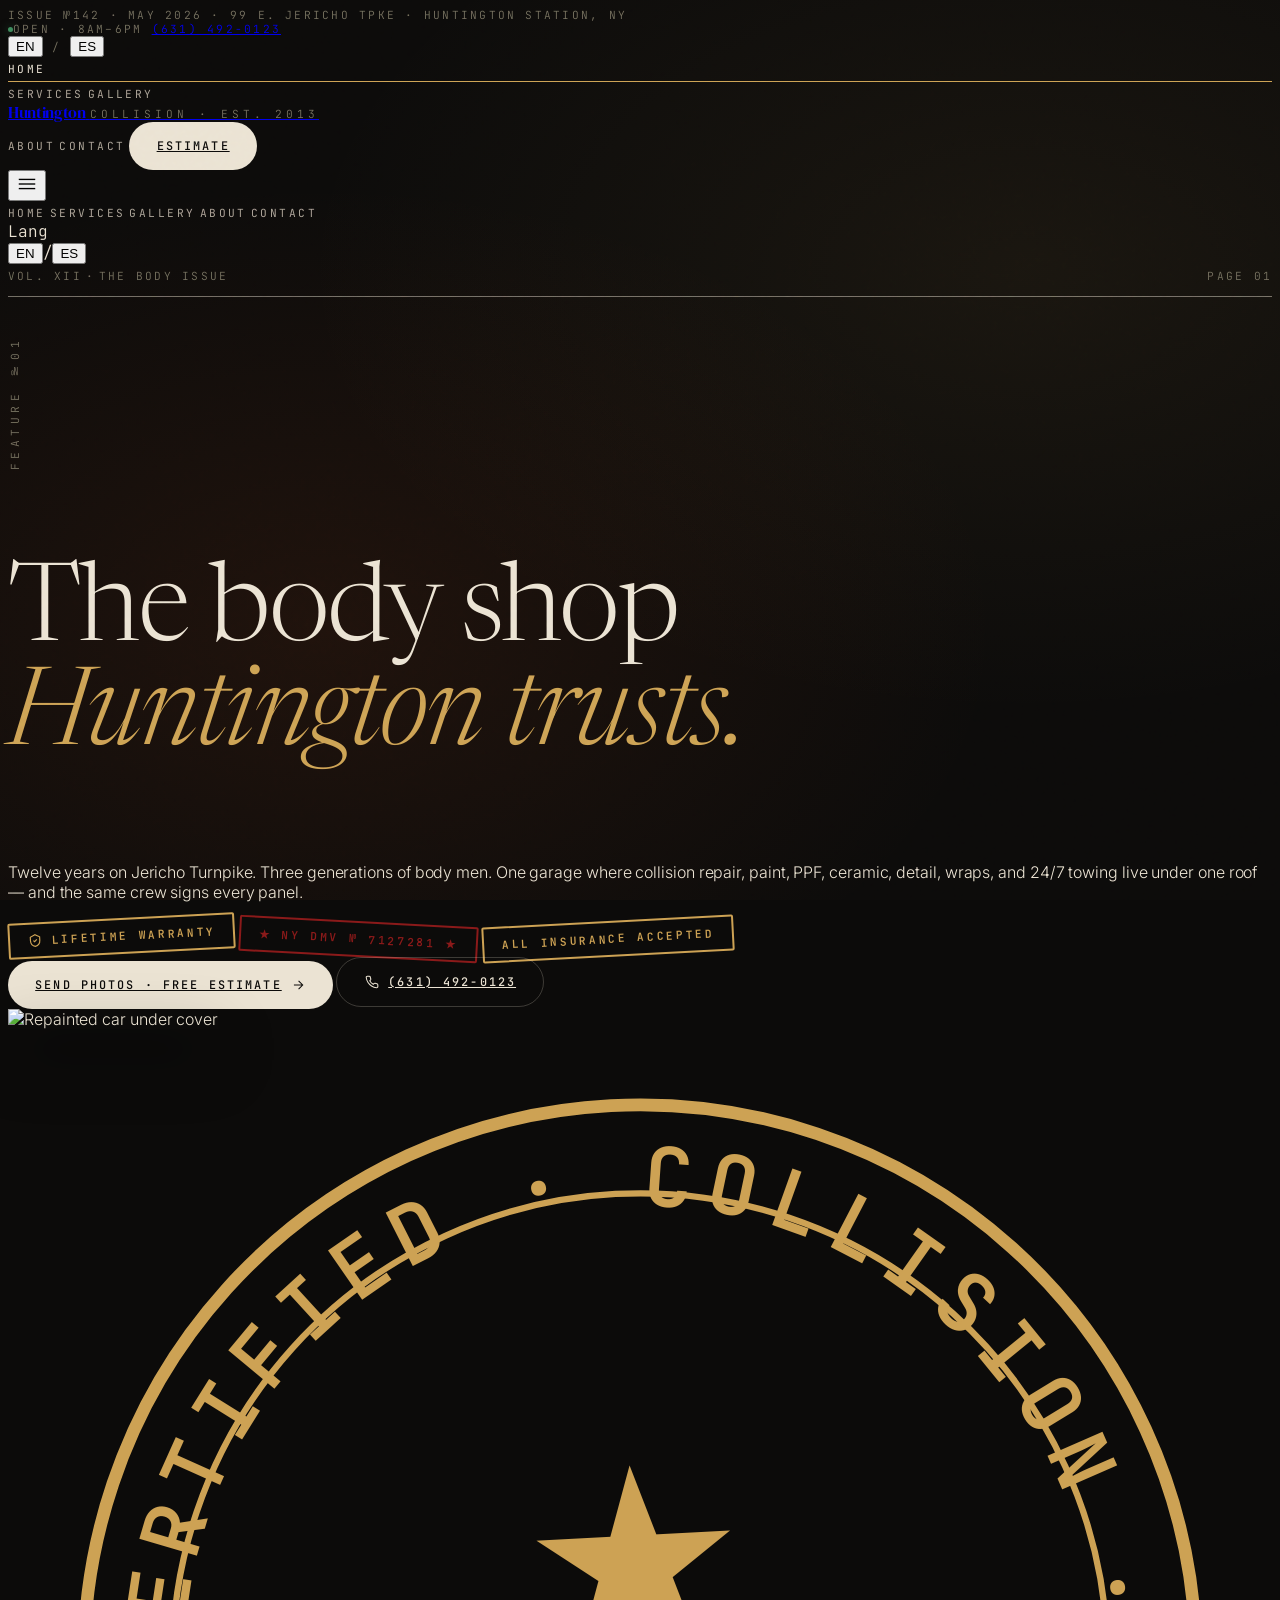
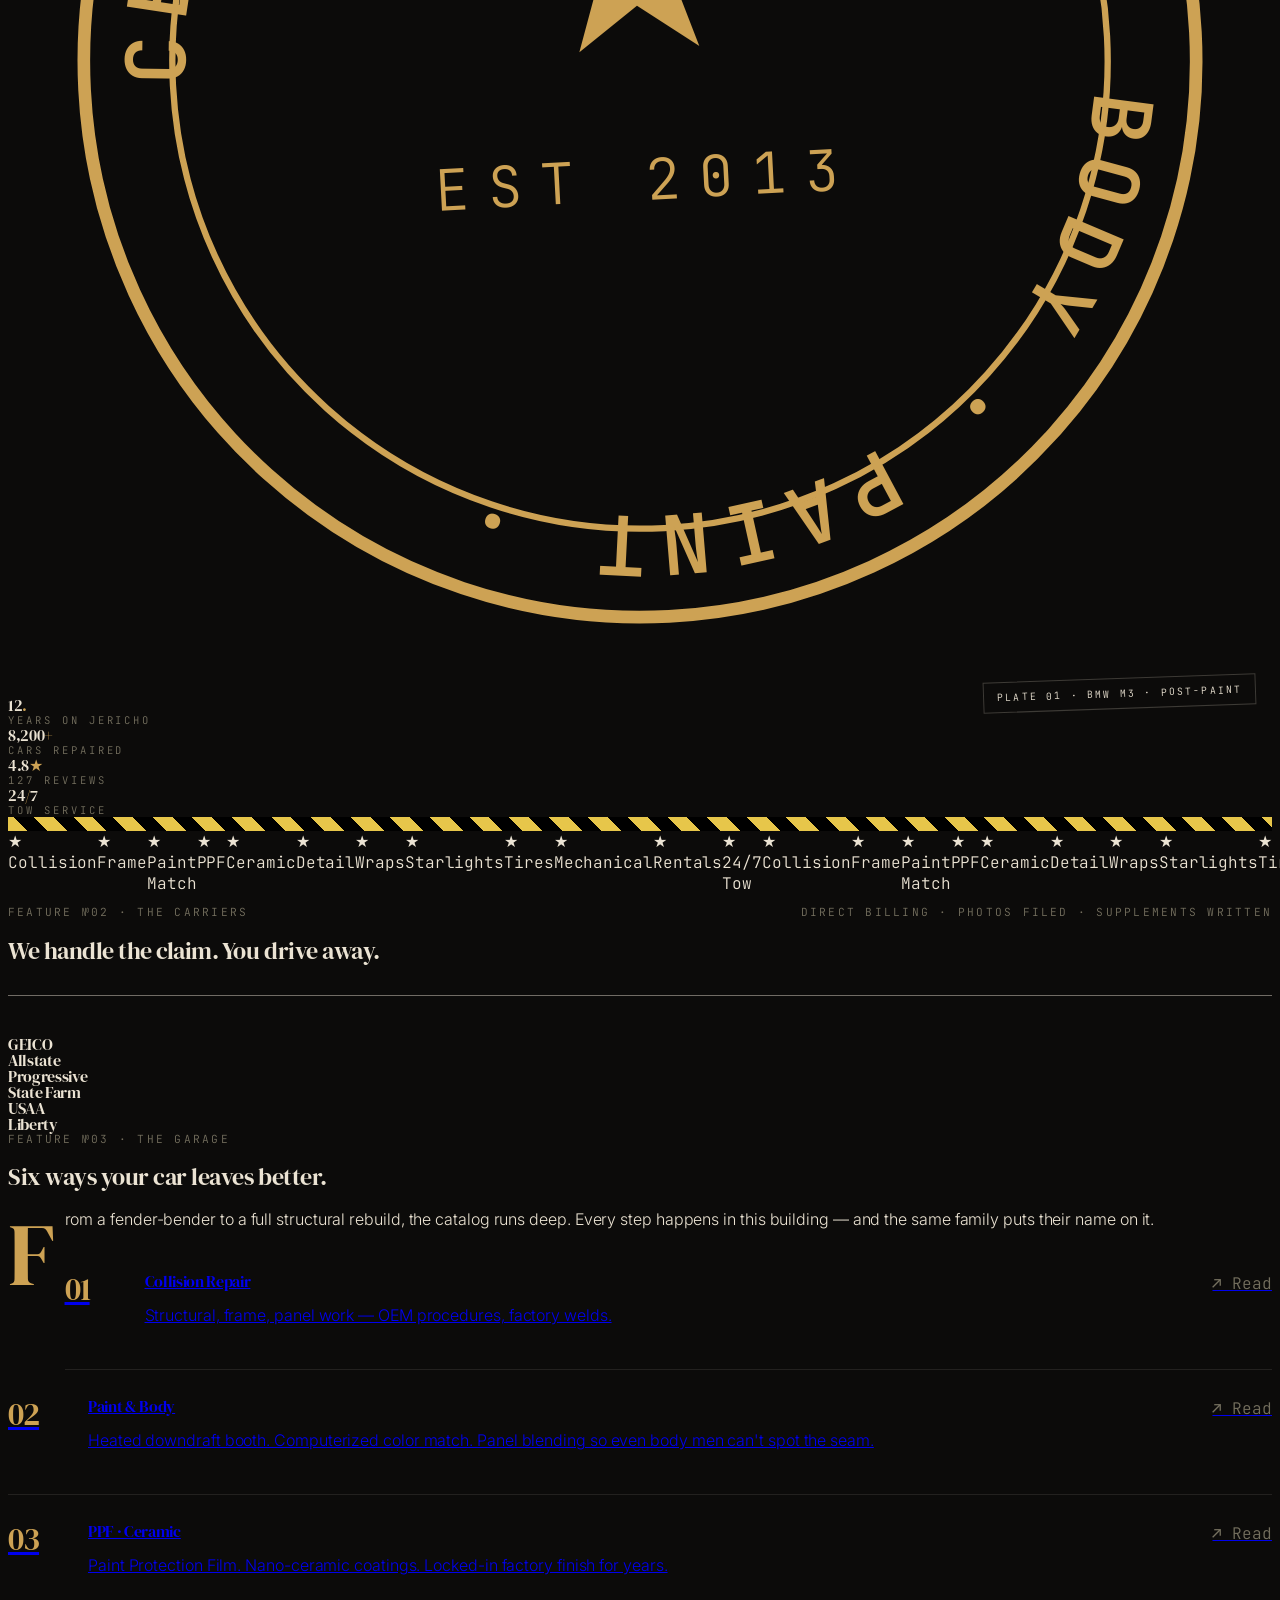
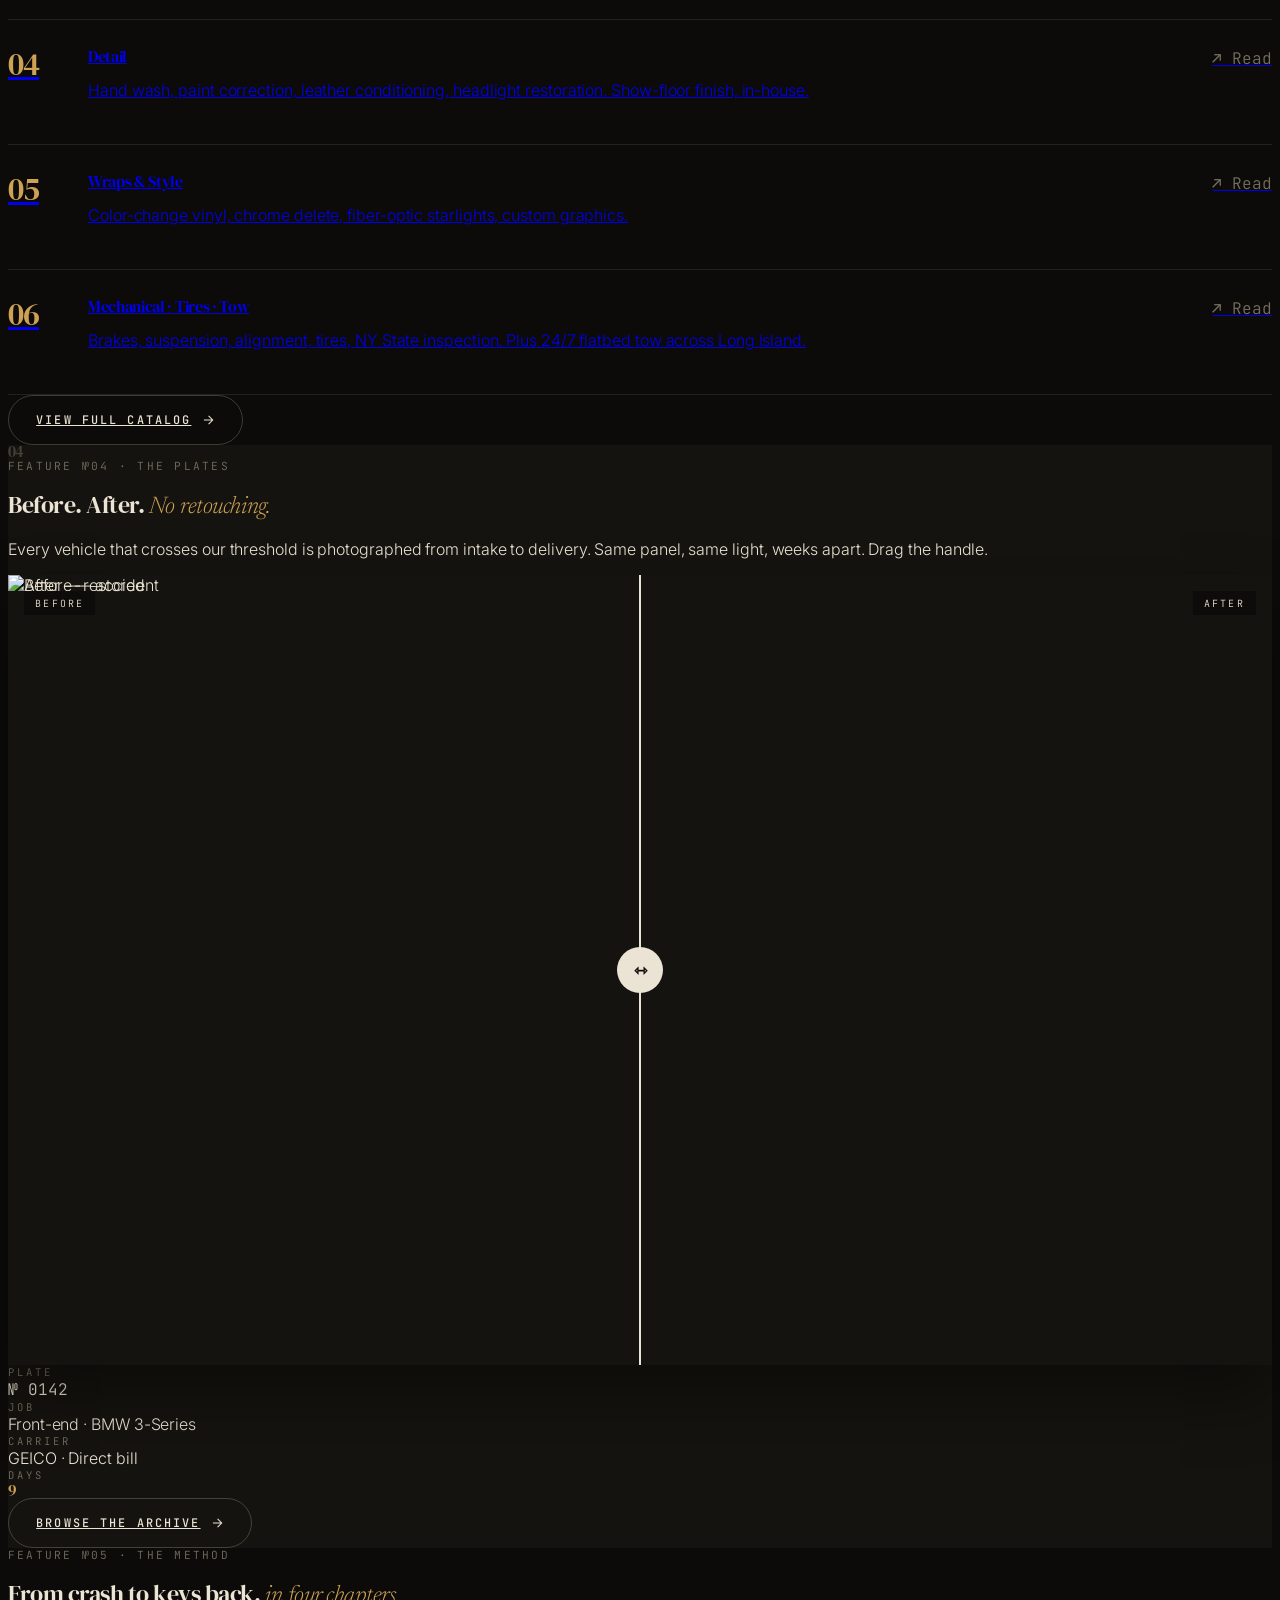
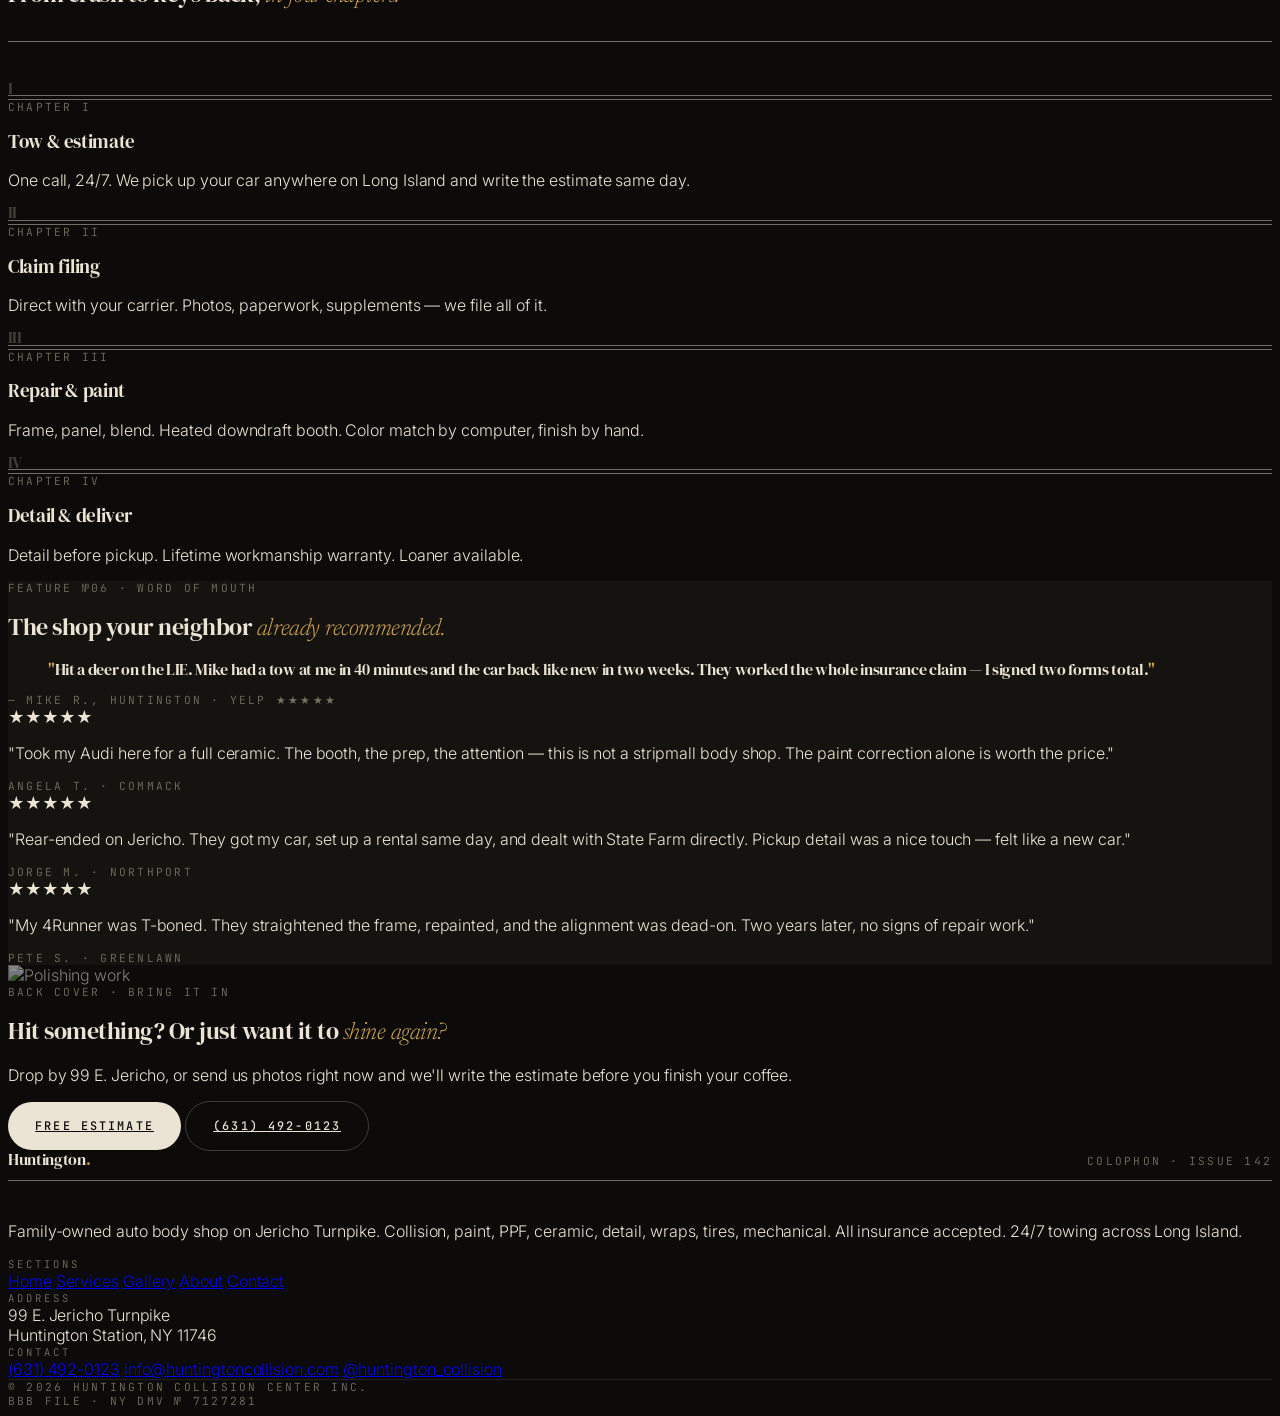
==== index.html @ c0b52e14 "Redesign: editorial auto magazine look (Newsreader/DM Serif, gold accent, decals SVG, fixed broken i" ====
<!DOCTYPE html>
<html lang="en">
<head>
<meta charset="UTF-8" />
<meta name="viewport" content="width=device-width, initial-scale=1.0" />
<title>Huntington Collision Center · Auto Body Quarterly · Huntington Station, NY</title>
<meta name="description" content="Family-owned collision center on Jericho Turnpike. Collision, paint, PPF, ceramic, detail, wraps, tires. All insurance accepted. 24/7 towing. (631) 492-0123." />
<link rel="canonical" href="https://huntingtoncollision.com/">
<meta property="og:type" content="website">
<meta property="og:title" content="Huntington Collision Center · Auto Body & Paint · Huntington Station, NY">
<meta property="og:description" content="Family-owned. All insurance accepted. 24/7 towing.">
<link rel="icon" type="image/svg+xml" href="assets/brand/favicon.svg" />

<script type="application/ld+json">
{"@context":"https://schema.org","@type":"AutoBodyShop","name":"Huntington Collision Center Inc.","url":"https://huntingtoncollision.com/","telephone":"+1-631-492-0123","priceRange":"$$","address":{"@type":"PostalAddress","streetAddress":"99 E. Jericho Turnpike","addressLocality":"Huntington Station","addressRegion":"NY","postalCode":"11746","addressCountry":"US"},"aggregateRating":{"@type":"AggregateRating","ratingValue":"4.8","reviewCount":"127"}}
</script>

<script src="https://cdn.tailwindcss.com"></script>
<link rel="preconnect" href="https://fonts.googleapis.com">
<link rel="preconnect" href="https://fonts.gstatic.com" crossorigin>
<link href="https://fonts.googleapis.com/css2?family=Inter:wght@300;400;500;600&family=Newsreader:ital,opsz,wght@0,6..72,200..600;1,6..72,200..600&family=DM+Serif+Display:ital@0;1&family=JetBrains+Mono:wght@300;400;500&display=swap" rel="stylesheet">
<link rel="stylesheet" href="assets/styles.css">
</head>
<body>

<!-- Loader: magazine cover -->
<div class="loader">
  <div class="loader-logo">
    Huntington
    <small>COLLISION · AUTO BODY QUARTERLY</small>
  </div>
  <div class="loader-bar"></div>
</div>

<div class="grain"></div>
<div class="scroll-progress"></div>

<!-- Folio bar (issue / date / open) -->
<div class="hidden md:block border-b border-white/[.10]">
  <div class="max-w-[1500px] mx-auto px-8 py-2.5 flex items-center justify-between folio">
    <div class="flex items-center gap-7">
      <span>Issue №142 · May 2026</span>
      <span>·</span>
      <span data-en="99 E. Jericho Tpke · Huntington Station, NY" data-es="99 E. Jericho Tpke · Huntington Station, NY">99 E. Jericho Tpke · Huntington Station, NY</span>
    </div>
    <div class="flex items-center gap-6">
      <span class="flex items-center gap-2"><span class="dot dot-live"></span><span data-en="Open · 8AM–6PM" data-es="Abierto · 8AM–6PM">Open · 8AM–6PM</span></span>
      <a href="tel:+16314920123" class="hover:text-[var(--paper)] transition-colors">(631) 492-0123</a>
      <div class="lang-toggle flex items-center gap-1">
        <button data-lang="en" class="px-2 py-1 hover:text-[var(--paper)]">EN</button>
        <span class="text-white/20">/</span>
        <button data-lang="es" class="px-2 py-1 hover:text-[var(--paper)]">ES</button>
      </div>
    </div>
  </div>
</div>

<!-- MASTHEAD NAV -->
<nav class="sticky top-0 z-40 backdrop-blur-md bg-[#0c0b0a]/90 border-b border-white/[.10]">
  <div class="max-w-[1500px] mx-auto px-6 md:px-10 py-5 grid grid-cols-3 items-center gap-6">
    <div class="hidden md:flex items-center gap-7">
      <a href="index.html" class="nav-link active" data-en="Home" data-es="Inicio">Home</a>
      <a href="services.html" class="nav-link" data-en="Services" data-es="Servicios">Services</a>
      <a href="gallery.html" class="nav-link" data-en="Gallery" data-es="Galería">Gallery</a>
    </div>
    <a href="index.html" class="text-center md:text-center col-start-1 md:col-start-2 col-span-2 md:col-span-1">
      <span class="editorial text-2xl md:text-3xl tracking-tight">Huntington</span>
      <span class="block folio text-[.55rem]" style="letter-spacing:.35em">COLLISION · EST. 2013</span>
    </a>
    <div class="hidden md:flex items-center gap-7 justify-end">
      <a href="about.html" class="nav-link" data-en="About" data-es="Nosotros">About</a>
      <a href="contact.html" class="nav-link" data-en="Contact" data-es="Contacto">Contact</a>
      <a href="#" data-open-quote class="btn btn-solid !py-2.5 !px-5 !text-[.66rem]" data-en="Estimate" data-es="Cotizar">Estimate</a>
    </div>
    <button id="menuBtn" class="md:hidden text-white p-2 col-start-3 justify-self-end" aria-label="Menu">
      <svg width="22" height="22" viewBox="0 0 24 24" fill="none" stroke="currentColor" stroke-width="1.5"><line x1="3" y1="7" x2="21" y2="7"/><line x1="3" y1="12" x2="21" y2="12"/><line x1="3" y1="17" x2="21" y2="17"/></svg>
    </button>
  </div>
  <div id="menuPanel" class="hidden md:hidden border-t border-white/[.10] px-6 py-5 flex flex-col gap-4">
    <a href="index.html" class="nav-link" data-en="Home" data-es="Inicio">Home</a>
    <a href="services.html" class="nav-link" data-en="Services" data-es="Servicios">Services</a>
    <a href="gallery.html" class="nav-link" data-en="Gallery" data-es="Galería">Gallery</a>
    <a href="about.html" class="nav-link" data-en="About" data-es="Nosotros">About</a>
    <a href="contact.html" class="nav-link" data-en="Contact" data-es="Contacto">Contact</a>
    <div class="flex items-center gap-3 pt-3 border-t border-white/[.10]">
      <span class="mono text-[.6rem] tracking-[.2em] uppercase text-white/40">Lang</span>
      <div class="lang-toggle flex items-center gap-2 text-[.7rem] mono tracking-[.18em] uppercase">
        <button data-lang="en">EN</button><span class="text-white/20">/</span><button data-lang="es">ES</button>
      </div>
    </div>
  </div>
</nav>

<!-- HERO — editorial cover spread -->
<section class="relative pt-10 md:pt-14 pb-20 md:pb-32 overflow-hidden">
  <div class="spotlight"></div>
  <div class="relative z-10 max-w-[1500px] mx-auto px-6 md:px-10">

    <!-- Masthead row -->
    <div class="reveal masthead">
      <div class="flex items-baseline gap-4 md:gap-6">
        <span class="folio">Vol. XII</span>
        <span class="folio hidden md:inline">·</span>
        <span class="folio hidden md:inline" data-en="The Body Issue" data-es="Edición Carrocería">The Body Issue</span>
      </div>
      <span class="folio">Page 01</span>
    </div>

    <!-- Hero spread: 7 col text · 5 col photo -->
    <div class="grid md:grid-cols-12 gap-8 md:gap-12 items-start">

      <!-- LEFT COLUMN: Display title + lead -->
      <div class="md:col-span-7 reveal-stagger relative">
        <!-- Vertical "REPORT №" tag -->
        <div class="hidden lg:flex absolute -left-12 top-2 flex-col items-center gap-5">
          <span class="folio" style="writing-mode:vertical-rl;transform:rotate(180deg);letter-spacing:.4em">FEATURE №01</span>
          <div class="w-px h-32 bg-white/15"></div>
        </div>

        <!-- Big serif headline -->
        <h1 class="display hero-title">
          <span data-en="The body shop" data-es="El taller">The body shop</span><br>
          <span class="display-it" style="color:var(--gold)" data-en="Huntington trusts." data-es="que Huntington confía.">Huntington trusts.</span>
        </h1>

        <!-- Standfirst -->
        <p class="mt-7 max-w-xl text-white/75 text-base md:text-lg leading-relaxed font-light"
           data-en="Twelve years on Jericho Turnpike. Three generations of body men. One garage where collision repair, paint, PPF, ceramic, detail, wraps, and 24/7 towing live under one roof — and the same crew signs every panel."
           data-es="Doce años en Jericho Turnpike. Tres generaciones de hojalateros. Un solo taller donde colisión, pintura, PPF, cerámico, detallado, vinilos y grúa 24/7 conviven bajo un mismo techo — y la misma gente firma cada panel.">
          Twelve years on Jericho Turnpike. Three generations of body men. One garage where collision repair, paint, PPF, ceramic, detail, wraps, and 24/7 towing live under one roof — and the same crew signs every panel.
        </p>

        <!-- Stamps row -->
        <div class="mt-9 flex flex-wrap items-center gap-3 md:gap-4">
          <div class="stamp stamp-tilt">
            <svg width="14" height="14" viewBox="0 0 24 24" fill="none" stroke="currentColor" stroke-width="2"><path d="M12 2 4 6v6c0 5 3.5 9 8 10 4.5-1 8-5 8-10V6l-8-4z"/><path d="m9 12 2 2 4-4"/></svg>
            <span>Lifetime Warranty</span>
          </div>
          <div class="stamp stamp-ox stamp-tilt-r">
            <span>★ NY DMV № 7127281 ★</span>
          </div>
          <div class="stamp stamp-tilt">
            <span>All Insurance Accepted</span>
          </div>
        </div>

        <!-- CTAs -->
        <div class="mt-10 flex flex-col sm:flex-row gap-3">
          <a href="#" data-open-quote class="btn btn-solid">
            <span data-en="Send photos · Free estimate" data-es="Foto · Cotización gratis">Send photos · Free estimate</span>
            <svg width="14" height="14" viewBox="0 0 24 24" fill="none" stroke="currentColor" stroke-width="1.8"><path d="M5 12h14M13 5l7 7-7 7"/></svg>
          </a>
          <a href="tel:+16314920123" class="btn btn-line">
            <svg width="14" height="14" viewBox="0 0 24 24" fill="none" stroke="currentColor" stroke-width="1.8"><path d="M22 16.92v3a2 2 0 0 1-2.18 2 19.79 19.79 0 0 1-8.63-3.07 19.5 19.5 0 0 1-6-6 19.79 19.79 0 0 1-3.07-8.67A2 2 0 0 1 4.11 2h3a2 2 0 0 1 2 1.72c.13.96.37 1.9.72 2.81a2 2 0 0 1-.45 2.11L8.09 9.91a16 16 0 0 0 6 6l1.27-1.27a2 2 0 0 1 2.11-.45c.91.35 1.85.59 2.81.72A2 2 0 0 1 22 16.92z"/></svg>
            (631) 492-0123
          </a>
        </div>
      </div>

      <!-- RIGHT COLUMN: large photo + circular decal + caption -->
      <div class="md:col-span-5 reveal relative">
        <div class="relative">
          <img src="https://images.unsplash.com/photo-1605559424843-9e4c228bf1c2?auto=format&fit=crop&w=1100&q=85" alt="Repainted car under cover" class="w-full aspect-[3/4] object-cover photo-shadow"/>
          <!-- Circular inspection decal SVG -->
          <svg viewBox="0 0 200 200" class="absolute -top-6 -left-6 md:-top-10 md:-left-10 w-24 h-24 md:w-32 md:h-32 stamp-tilt" style="color:var(--gold)">
            <defs>
              <path id="circ-h" d="M100,100 m-72,0 a72,72 0 1,1 144,0 a72,72 0 1,1 -144,0"/>
            </defs>
            <circle cx="100" cy="100" r="88" fill="none" stroke="currentColor" stroke-width="2"/>
            <circle cx="100" cy="100" r="74" fill="none" stroke="currentColor" stroke-width="1"/>
            <text font-family="JetBrains Mono" font-size="13" font-weight="600" fill="currentColor" letter-spacing="2">
              <textPath href="#circ-h" startOffset="0">CERTIFIED · COLLISION · BODY · PAINT ·  </textPath>
            </text>
            <g transform="translate(100 100)">
              <text text-anchor="middle" y="-2" font-family="DM Serif Display" font-size="40" fill="currentColor">★</text>
              <text text-anchor="middle" y="22" font-family="JetBrains Mono" font-size="9" letter-spacing="3" fill="currentColor">EST 2013</text>
            </g>
          </svg>
          <!-- Caption / image annotation -->
          <div class="img-tag img-tag-tilt" style="bottom:-12px;right:1rem">
            <span data-en="Plate 01 · BMW M3 · Post-paint" data-es="Lámina 01 · BMW M3 · Post-pintura">Plate 01 · BMW M3 · Post-paint</span>
          </div>
        </div>
      </div>
    </div>

    <!-- KPI strip below hero, four cols -->
    <div class="mt-16 md:mt-24 grid grid-cols-2 md:grid-cols-4 gap-x-6 gap-y-10 reveal-stagger">
      <div>
        <div class="editorial text-5xl md:text-6xl" style="color:var(--paper)">12<span style="color:var(--gold)">.</span></div>
        <div class="eyebrow mt-2" data-en="Years on Jericho" data-es="Años en Jericho">Years on Jericho</div>
      </div>
      <div>
        <div class="editorial text-5xl md:text-6xl" style="color:var(--paper)">8,200<span style="color:var(--gold)">+</span></div>
        <div class="eyebrow mt-2" data-en="Cars repaired" data-es="Autos reparados">Cars repaired</div>
      </div>
      <div>
        <div class="editorial text-5xl md:text-6xl" style="color:var(--paper)">4.8<span style="color:var(--gold)">★</span></div>
        <div class="eyebrow mt-2" data-en="127 reviews" data-es="127 reseñas">127 reviews</div>
      </div>
      <div>
        <div class="editorial text-5xl md:text-6xl" style="color:var(--paper)">24<span style="color:var(--gold)">/</span>7</div>
        <div class="eyebrow mt-2" data-en="Tow service" data-es="Servicio de grúa">Tow service</div>
      </div>
    </div>
  </div>
</section>

<!-- Warning stripes divider -->
<div class="warn-stripes"></div>

<!-- MARQUEE — services ticker -->
<section class="py-5 overflow-hidden bg-[#15130f] border-y border-white/[.10]">
  <div class="marquee gap-10 text-[var(--paper-2)] mono text-[.74rem] tracking-[.28em] uppercase whitespace-nowrap">
    <span>★ Collision</span><span>★ Frame</span><span>★ Paint Match</span><span>★ PPF</span><span>★ Ceramic</span><span>★ Detail</span><span>★ Wraps</span><span>★ Starlights</span><span>★ Tires</span><span>★ Mechanical</span><span>★ Rentals</span><span>★ 24/7 Tow</span>
    <span>★ Collision</span><span>★ Frame</span><span>★ Paint Match</span><span>★ PPF</span><span>★ Ceramic</span><span>★ Detail</span><span>★ Wraps</span><span>★ Starlights</span><span>★ Tires</span><span>★ Mechanical</span><span>★ Rentals</span><span>★ 24/7 Tow</span>
  </div>
</section>

<!-- FEATURE: insurance strip — editorial -->
<section class="py-20 md:py-28">
  <div class="max-w-[1500px] mx-auto px-6 md:px-10">
    <div class="reveal masthead">
      <div>
        <div class="folio" data-en="Feature №02 · The Carriers" data-es="Sección №02 · Las aseguradoras">Feature №02 · The Carriers</div>
        <h2 class="editorial text-3xl md:text-5xl mt-3 max-w-2xl" data-en="We handle the claim. You drive away." data-es="Manejamos el reclamo. Tú te llevas el carro.">We handle the claim. You drive away.</h2>
      </div>
      <p class="folio max-w-xs hidden md:block">Direct billing · Photos filed · Supplements written</p>
    </div>
    <div class="grid grid-cols-3 md:grid-cols-6 gap-5 md:gap-8 reveal-stagger">
      <div class="border-b border-white/15 pb-4 text-[var(--paper-2)] editorial text-lg md:text-2xl">GEICO</div>
      <div class="border-b border-white/15 pb-4 text-[var(--paper-2)] editorial text-lg md:text-2xl">Allstate</div>
      <div class="border-b border-white/15 pb-4 text-[var(--paper-2)] editorial text-lg md:text-2xl">Progressive</div>
      <div class="border-b border-white/15 pb-4 text-[var(--paper-2)] editorial text-lg md:text-2xl">State Farm</div>
      <div class="border-b border-white/15 pb-4 text-[var(--paper-2)] editorial text-lg md:text-2xl">USAA</div>
      <div class="border-b border-white/15 pb-4 text-[var(--paper-2)] editorial text-lg md:text-2xl">Liberty</div>
    </div>
  </div>
</section>

<!-- FEATURE: SERVICES — editorial table -->
<section class="py-20 md:py-28 border-t border-white/[.10]">
  <div class="max-w-[1500px] mx-auto px-6 md:px-10">
    <div class="grid md:grid-cols-12 gap-10 md:gap-16 mb-12 md:mb-16">
      <div class="md:col-span-7 reveal">
        <div class="folio" data-en="Feature №03 · The Garage" data-es="Sección №03 · El Taller">Feature №03 · The Garage</div>
        <h2 class="editorial text-4xl md:text-7xl mt-3 leading-[.95]"
            data-en="Six ways your car leaves better."
            data-es="Seis maneras de que tu auto salga mejor.">
          Six ways your car<br>
          <span class="display-it" style="color:var(--gold)">leaves better.</span>
        </h2>
      </div>
      <div class="md:col-span-5 reveal">
        <p class="dropcap text-white/75 leading-relaxed text-[1.02rem]"
           data-en="From a fender-bender to a full structural rebuild, the catalog runs deep. Every step happens in this building — and the same family puts their name on it."
           data-es="Desde un raspón hasta una reconstrucción completa, el catálogo es profundo. Cada paso ocurre en este edificio — y la misma familia pone su nombre.">
          From a fender-bender to a full structural rebuild, the catalog runs deep. Every step happens in this building — and the same family puts their name on it.
        </p>
      </div>
    </div>

    <!-- Editorial service rows -->
    <div class="reveal-stagger">
      <a href="services.html#collision" class="svc-row">
        <div class="num">01</div>
        <div>
          <div class="editorial text-2xl md:text-3xl" data-en="Collision Repair" data-es="Reparación de Colisión">Collision Repair</div>
          <p class="mt-1 text-white/60 text-sm max-w-2xl" data-en="Structural, frame, panel work — OEM procedures, factory welds." data-es="Estructura, chasis, paneles — procedimientos OEM, soldadura de fábrica.">Structural, frame, panel work — OEM procedures, factory welds.</p>
        </div>
        <div class="arrow text-sm pt-3">↗ Read</div>
      </a>
      <a href="services.html#paint" class="svc-row">
        <div class="num">02</div>
        <div>
          <div class="editorial text-2xl md:text-3xl" data-en="Paint & Body" data-es="Pintura y Carrocería">Paint & Body</div>
          <p class="mt-1 text-white/60 text-sm max-w-2xl" data-en="Heated downdraft booth. Computerized color match. Panel blending so even body men can't spot the seam." data-es="Cabina downdraft. Color computarizado. Mezclado de paneles tan preciso que ni un hojalatero lo nota.">Heated downdraft booth. Computerized color match. Panel blending so even body men can't spot the seam.</p>
        </div>
        <div class="arrow text-sm pt-3">↗ Read</div>
      </a>
      <a href="services.html#ppf" class="svc-row">
        <div class="num">03</div>
        <div>
          <div class="editorial text-2xl md:text-3xl" data-en="PPF · Ceramic" data-es="PPF · Cerámico">PPF · Ceramic</div>
          <p class="mt-1 text-white/60 text-sm max-w-2xl" data-en="Paint Protection Film. Nano-ceramic coatings. Locked-in factory finish for years." data-es="Película Protectora. Cerámicos nano. Acabado de fábrica por años.">Paint Protection Film. Nano-ceramic coatings. Locked-in factory finish for years.</p>
        </div>
        <div class="arrow text-sm pt-3">↗ Read</div>
      </a>
      <a href="services.html#detail" class="svc-row">
        <div class="num">04</div>
        <div>
          <div class="editorial text-2xl md:text-3xl" data-en="Detail" data-es="Detallado">Detail</div>
          <p class="mt-1 text-white/60 text-sm max-w-2xl" data-en="Hand wash, paint correction, leather conditioning, headlight restoration. Show-floor finish, in-house." data-es="Lavado a mano, corrección de pintura, hidratación de cuero, faros restaurados. Acabado de exhibición.">Hand wash, paint correction, leather conditioning, headlight restoration. Show-floor finish, in-house.</p>
        </div>
        <div class="arrow text-sm pt-3">↗ Read</div>
      </a>
      <a href="services.html#wraps" class="svc-row">
        <div class="num">05</div>
        <div>
          <div class="editorial text-2xl md:text-3xl" data-en="Wraps & Style" data-es="Vinilos y Estilo">Wraps & Style</div>
          <p class="mt-1 text-white/60 text-sm max-w-2xl" data-en="Color-change vinyl, chrome delete, fiber-optic starlights, custom graphics." data-es="Cambios de color, chrome delete, starlights con fibra óptica, gráficos a medida.">Color-change vinyl, chrome delete, fiber-optic starlights, custom graphics.</p>
        </div>
        <div class="arrow text-sm pt-3">↗ Read</div>
      </a>
      <a href="services.html#mechanical" class="svc-row">
        <div class="num">06</div>
        <div>
          <div class="editorial text-2xl md:text-3xl" data-en="Mechanical · Tires · Tow" data-es="Mecánica · Llantas · Grúa">Mechanical · Tires · Tow</div>
          <p class="mt-1 text-white/60 text-sm max-w-2xl" data-en="Brakes, suspension, alignment, tires, NY State inspection. Plus 24/7 flatbed tow across Long Island." data-es="Frenos, suspensión, alineación, llantas, inspección NY. Plus grúa plataforma 24/7 en Long Island.">Brakes, suspension, alignment, tires, NY State inspection. Plus 24/7 flatbed tow across Long Island.</p>
        </div>
        <div class="arrow text-sm pt-3">↗ Read</div>
      </a>
    </div>

    <div class="mt-12 reveal">
      <a href="services.html" class="btn btn-line">
        <span data-en="View full catalog" data-es="Catálogo completo">View full catalog</span>
        <svg width="14" height="14" viewBox="0 0 24 24" fill="none" stroke="currentColor" stroke-width="1.8"><path d="M5 12h14M13 5l7 7-7 7"/></svg>
      </a>
    </div>
  </div>
</section>

<!-- FEATURE: BIG NUMBER + B/A — magazine spread -->
<section class="py-20 md:py-32 border-t border-white/[.10]" style="background:#15130f">
  <div class="max-w-[1500px] mx-auto px-6 md:px-10">

    <div class="grid md:grid-cols-12 gap-10 md:gap-14 items-end mb-12 reveal">
      <div class="md:col-span-3 page-num text-[10rem] md:text-[14rem]">04</div>
      <div class="md:col-span-9">
        <div class="folio" data-en="Feature №04 · The Plates" data-es="Sección №04 · Las láminas">Feature №04 · The Plates</div>
        <h2 class="editorial text-4xl md:text-7xl mt-3 leading-[.95]" data-en-html="Before. After. <span class='display-it' style='color:var(--gold)'>No retouching.</span>" data-es-html="Antes. Después. <span class='display-it' style='color:var(--gold)'>Sin retoque.</span>">
          Before. After. <span class="display-it" style="color:var(--gold)">No retouching.</span>
        </h2>
        <p class="mt-5 text-white/70 leading-relaxed max-w-2xl"
           data-en="Every vehicle that crosses our threshold is photographed from intake to delivery. Same panel, same light, weeks apart. Drag the handle."
           data-es="Cada vehículo que cruza la entrada es fotografiado de inicio a fin. Mismo panel, misma luz, semanas después. Arrastra el control.">
          Every vehicle that crosses our threshold is photographed from intake to delivery. Same panel, same light, weeks apart. Drag the handle.
        </p>
      </div>
    </div>

    <div class="reveal">
      <div class="ba-slider photo-shadow">
        <img src="https://images.unsplash.com/photo-1485827404703-89b55fcc595e?auto=format&fit=crop&w=2000&q=85" alt="Before — accident" />
        <img src="https://images.unsplash.com/photo-1503376780353-7e6692767b70?auto=format&fit=crop&w=2000&q=85" class="ba-after" alt="After — restored" />
        <div class="ba-handle"></div>
        <div class="ba-label" style="left:1rem" data-en="Before" data-es="Antes">Before</div>
        <div class="ba-label" style="right:1rem" data-en="After" data-es="Después">After</div>
      </div>
      <div class="grid grid-cols-2 md:grid-cols-4 gap-6 mt-6 pt-6 border-t border-white/15">
        <div>
          <div class="eyebrow" data-en="Plate" data-es="Lámina">Plate</div>
          <div class="mt-1 text-[var(--paper)] mono text-sm">№ 0142</div>
        </div>
        <div>
          <div class="eyebrow" data-en="Job" data-es="Trabajo">Job</div>
          <div class="mt-1 text-[var(--paper)]" data-en="Front-end · BMW 3-Series" data-es="Frontal · BMW Serie 3">Front-end · BMW 3-Series</div>
        </div>
        <div>
          <div class="eyebrow" data-en="Carrier" data-es="Aseguradora">Carrier</div>
          <div class="mt-1 text-[var(--paper)]">GEICO · Direct bill</div>
        </div>
        <div>
          <div class="eyebrow" data-en="Days" data-es="Días">Days</div>
          <div class="mt-1 editorial text-2xl" style="color:var(--gold)">9</div>
        </div>
      </div>
    </div>

    <div class="mt-10 reveal">
      <a href="gallery.html" class="btn btn-line">
        <span data-en="Browse the archive" data-es="Ver el archivo">Browse the archive</span>
        <svg width="14" height="14" viewBox="0 0 24 24" fill="none" stroke="currentColor" stroke-width="1.8"><path d="M5 12h14M13 5l7 7-7 7"/></svg>
      </a>
    </div>
  </div>
</section>

<!-- FEATURE: PROCESS — quarter spread -->
<section class="py-20 md:py-32 border-t border-white/[.10]">
  <div class="max-w-[1500px] mx-auto px-6 md:px-10">
    <div class="reveal masthead">
      <div>
        <div class="folio">Feature №05 · The Method</div>
        <h2 class="editorial text-4xl md:text-6xl mt-3 leading-[.95]" data-en-html="From crash to keys back, <span class='display-it' style='color:var(--gold)'>in four chapters.</span>" data-es-html="Del choque a la entrega, <span class='display-it' style='color:var(--gold)'>en cuatro capítulos.</span>">From crash to keys back, <span class="display-it" style="color:var(--gold)">in four chapters.</span></h2>
      </div>
    </div>

    <div class="grid md:grid-cols-2 lg:grid-cols-4 gap-10 md:gap-12 reveal-stagger">
      <div>
        <div class="page-num text-7xl md:text-8xl">I</div>
        <div class="double-rule my-5"></div>
        <div class="folio" data-en="Chapter I" data-es="Capítulo I">Chapter I</div>
        <h3 class="editorial text-2xl mt-2 mb-3" data-en="Tow & estimate" data-es="Grúa y cotización">Tow & estimate</h3>
        <p class="text-white/65 text-sm leading-relaxed" data-en="One call, 24/7. We pick up your car anywhere on Long Island and write the estimate same day." data-es="Una llamada 24/7. Recogemos tu auto en cualquier parte de Long Island y damos cotización el mismo día.">One call, 24/7. We pick up your car anywhere on Long Island and write the estimate same day.</p>
      </div>
      <div>
        <div class="page-num text-7xl md:text-8xl">II</div>
        <div class="double-rule my-5"></div>
        <div class="folio" data-en="Chapter II" data-es="Capítulo II">Chapter II</div>
        <h3 class="editorial text-2xl mt-2 mb-3" data-en="Claim filing" data-es="Reclamo del seguro">Claim filing</h3>
        <p class="text-white/65 text-sm leading-relaxed" data-en="Direct with your carrier. Photos, paperwork, supplements — we file all of it." data-es="Directo con tu aseguradora. Fotos, papeleo, suplementos — nosotros lo hacemos.">Direct with your carrier. Photos, paperwork, supplements — we file all of it.</p>
      </div>
      <div>
        <div class="page-num text-7xl md:text-8xl">III</div>
        <div class="double-rule my-5"></div>
        <div class="folio" data-en="Chapter III" data-es="Capítulo III">Chapter III</div>
        <h3 class="editorial text-2xl mt-2 mb-3" data-en="Repair & paint" data-es="Reparación y pintura">Repair & paint</h3>
        <p class="text-white/65 text-sm leading-relaxed" data-en="Frame, panel, blend. Heated downdraft booth. Color match by computer, finish by hand." data-es="Chasis, panel, mezcla. Cabina downdraft. Color por computadora, acabado a mano.">Frame, panel, blend. Heated downdraft booth. Color match by computer, finish by hand.</p>
      </div>
      <div>
        <div class="page-num text-7xl md:text-8xl">IV</div>
        <div class="double-rule my-5"></div>
        <div class="folio" data-en="Chapter IV" data-es="Capítulo IV">Chapter IV</div>
        <h3 class="editorial text-2xl mt-2 mb-3" data-en="Detail & deliver" data-es="Detallado y entrega">Detail & deliver</h3>
        <p class="text-white/65 text-sm leading-relaxed" data-en="Detail before pickup. Lifetime workmanship warranty. Loaner available." data-es="Detallado antes de la entrega. Garantía de por vida en mano de obra. Loaner disponible.">Detail before pickup. Lifetime workmanship warranty. Loaner available.</p>
      </div>
    </div>
  </div>
</section>

<!-- FEATURE: PULL QUOTE / REVIEW spread -->
<section class="py-20 md:py-32 border-t border-white/[.10]" style="background:#15130f">
  <div class="max-w-[1500px] mx-auto px-6 md:px-10">

    <div class="reveal grid md:grid-cols-12 gap-10 mb-14 items-start">
      <div class="md:col-span-6">
        <div class="folio" data-en="Feature №06 · Word of Mouth" data-es="Sección №06 · De boca en boca">Feature №06 · Word of Mouth</div>
        <h2 class="editorial text-4xl md:text-6xl mt-3 leading-[.95]" data-en-html="The shop your neighbor <span class='display-it' style='color:var(--gold)'>already recommended.</span>" data-es-html="El taller que tu vecino <span class='display-it' style='color:var(--gold)'>ya recomendó.</span>">The shop your neighbor <span class="display-it" style="color:var(--gold)">already recommended.</span></h2>
      </div>
      <div class="md:col-span-6 md:pl-12">
        <blockquote class="editorial text-2xl md:text-3xl leading-snug" style="color:var(--paper)">
          <span style="color:var(--gold)">"</span><span data-en="Hit a deer on the LIE. Mike had a tow at me in 40 minutes and the car back like new in two weeks. They worked the whole insurance claim — I signed two forms total." data-es="Choqué con un venado en la LIE. Mike tenía la grúa en 40 minutos y el auto como nuevo en dos semanas. Manejaron todo el reclamo — firmé dos formularios en total.">Hit a deer on the LIE. Mike had a tow at me in 40 minutes and the car back like new in two weeks. They worked the whole insurance claim — I signed two forms total.</span><span style="color:var(--gold)">"</span>
        </blockquote>
        <div class="mt-6 folio">— Mike R., Huntington · Yelp ★★★★★</div>
      </div>
    </div>

    <div class="grid md:grid-cols-3 gap-8 md:gap-10 reveal-stagger pt-10 border-t border-white/15">
      <div>
        <div class="text-amber-300 text-base">★★★★★</div>
        <p class="mt-4 text-[var(--paper)] text-sm leading-relaxed italic" data-en='"Took my Audi here for a full ceramic. The booth, the prep, the attention — this is not a stripmall body shop. The paint correction alone is worth the price."' data-es='"Llevé mi Audi para cerámico completo. La cabina, la preparación, la atención — esto no es un taller cualquiera. Solo la corrección de pintura vale el precio."'>"Took my Audi here for a full ceramic. The booth, the prep, the attention — this is not a stripmall body shop. The paint correction alone is worth the price."</p>
        <div class="mt-4 folio">Angela T. · Commack</div>
      </div>
      <div>
        <div class="text-amber-300 text-base">★★★★★</div>
        <p class="mt-4 text-[var(--paper)] text-sm leading-relaxed italic" data-en='"Rear-ended on Jericho. They got my car, set up a rental same day, and dealt with State Farm directly. Pickup detail was a nice touch — felt like a new car."' data-es='"Me chocaron por atrás. Trajeron el auto, me dieron renta el mismo día, trataron con State Farm directo. Lo entregaron detallado."'>"Rear-ended on Jericho. They got my car, set up a rental same day, and dealt with State Farm directly. Pickup detail was a nice touch — felt like a new car."</p>
        <div class="mt-4 folio">Jorge M. · Northport</div>
      </div>
      <div>
        <div class="text-amber-300 text-base">★★★★★</div>
        <p class="mt-4 text-[var(--paper)] text-sm leading-relaxed italic" data-en='"My 4Runner was T-boned. They straightened the frame, repainted, and the alignment was dead-on. Two years later, no signs of repair work."' data-es='"A mi 4Runner le pegaron por el costado. Enderezaron el chasis, repintaron, y la alineación quedó perfecta. Dos años después, no se nota la reparación."'>"My 4Runner was T-boned. They straightened the frame, repainted, and the alignment was dead-on. Two years later, no signs of repair work."</p>
        <div class="mt-4 folio">Pete S. · Greenlawn</div>
      </div>
    </div>
  </div>
</section>

<!-- BACK COVER CTA -->
<section class="relative py-24 md:py-40 overflow-hidden border-t border-white/[.10]">
  <img src="https://images.unsplash.com/photo-1492144534655-ae79c964c9d7?auto=format&fit=crop&w=2000&q=85" class="absolute inset-0 w-full h-full object-cover hero-img" alt="Polishing work" />
  <div class="absolute inset-0 bg-gradient-to-b from-[#0c0b0a]/70 via-[#0c0b0a]/55 to-[#0c0b0a]"></div>
  <div class="relative z-10 max-w-[1500px] mx-auto px-6 md:px-10 text-center">
    <div class="reveal">
      <div class="folio" data-en="Back cover · Bring it in" data-es="Contraportada · Tráelo">Back cover · Bring it in</div>
      <h2 class="editorial text-4xl md:text-7xl mt-4 max-w-4xl mx-auto leading-[.95]" data-en-html="Hit something? Or just want it to <span class='display-it' style='color:var(--gold)'>shine again?</span>" data-es-html="¿Te pegaron? ¿O quieres que <span class='display-it' style='color:var(--gold)'>brille otra vez?</span>">Hit something? Or just want it to <span class="display-it" style="color:var(--gold)">shine again?</span></h2>
      <p class="mt-6 max-w-xl mx-auto text-white/70" data-en="Drop by 99 E. Jericho, or send us photos right now and we'll write the estimate before you finish your coffee." data-es="Pásate por 99 E. Jericho, o mándanos fotos ahora y damos cotización antes de que termines tu café.">Drop by 99 E. Jericho, or send us photos right now and we'll write the estimate before you finish your coffee.</p>
      <div class="mt-10 flex flex-col sm:flex-row gap-3 justify-center">
        <a href="#" data-open-quote class="btn btn-solid" data-en="Free estimate" data-es="Cotización gratis">Free estimate</a>
        <a href="tel:+16314920123" class="btn btn-line">(631) 492-0123</a>
      </div>
    </div>
  </div>
</section>

<!-- COLOPHON / FOOTER -->
<footer class="py-14 md:py-20 border-t border-white/[.10]">
  <div class="max-w-[1500px] mx-auto px-6 md:px-10">
    <div class="masthead">
      <div class="editorial text-2xl">Huntington<span style="color:var(--gold)">.</span></div>
      <div class="folio" data-en="Colophon · Issue 142" data-es="Colofón · Edición 142">Colophon · Issue 142</div>
    </div>
    <div class="grid md:grid-cols-12 gap-10 mt-2">
      <div class="md:col-span-5">
        <p class="text-white/55 text-sm max-w-sm leading-relaxed"
           data-en="Family-owned auto body shop on Jericho Turnpike. Collision, paint, PPF, ceramic, detail, wraps, tires, mechanical. All insurance accepted. 24/7 towing across Long Island."
           data-es="Taller familiar de carrocería en Jericho Turnpike. Colisión, pintura, PPF, cerámico, detallado, vinilos, llantas, mecánica. Todos los seguros aceptados. Grúa 24/7 en Long Island.">
          Family-owned auto body shop on Jericho Turnpike. Collision, paint, PPF, ceramic, detail, wraps, tires, mechanical. All insurance accepted. 24/7 towing across Long Island.
        </p>
      </div>
      <div class="md:col-span-2">
        <div class="eyebrow mb-3" data-en="Sections" data-es="Secciones">Sections</div>
        <div class="flex flex-col gap-2 text-sm text-white/70">
          <a href="index.html" class="hover:text-[var(--paper)]" data-en="Home" data-es="Inicio">Home</a>
          <a href="services.html" class="hover:text-[var(--paper)]" data-en="Services" data-es="Servicios">Services</a>
          <a href="gallery.html" class="hover:text-[var(--paper)]" data-en="Gallery" data-es="Galería">Gallery</a>
          <a href="about.html" class="hover:text-[var(--paper)]" data-en="About" data-es="Nosotros">About</a>
          <a href="contact.html" class="hover:text-[var(--paper)]" data-en="Contact" data-es="Contacto">Contact</a>
        </div>
      </div>
      <div class="md:col-span-2">
        <div class="eyebrow mb-3" data-en="Address" data-es="Dirección">Address</div>
        <div class="text-sm text-white/70 leading-relaxed">99 E. Jericho Turnpike<br>Huntington Station, NY 11746</div>
      </div>
      <div class="md:col-span-3">
        <div class="eyebrow mb-3" data-en="Contact" data-es="Contacto">Contact</div>
        <div class="flex flex-col gap-2 text-sm">
          <a href="tel:+16314920123" class="text-[var(--paper)] hover:text-[var(--gold)]">(631) 492-0123</a>
          <a href="mailto:info@huntingtoncollision.com" class="text-white/70 hover:text-[var(--paper)]">info@huntingtoncollision.com</a>
          <a href="https://www.instagram.com/huntington_collision/" target="_blank" class="text-white/70 hover:text-[var(--paper)]">@huntington_collision</a>
        </div>
      </div>
    </div>
    <div class="divider mt-12 mb-6"></div>
    <div class="flex flex-col md:flex-row items-start md:items-center justify-between gap-4 folio">
      <div>© <span data-year></span> Huntington Collision Center Inc.</div>
      <div data-en="BBB File · NY DMV № 7127281" data-es="BBB · NY DMV № 7127281">BBB File · NY DMV № 7127281</div>
    </div>
  </div>
</footer>

<!-- Mobile sticky CTA -->
<div class="mobile-cta">
  <a href="tel:+16314920123" class="btn-solid">Call</a>
  <a href="#" data-open-quote class="btn-line border border-white/15 text-white" data-en="Free quote" data-es="Cotizar">Free quote</a>
</div>

<!-- Quote modal -->
<div id="quoteModal" class="modal-bg">
  <div class="modal-card">
    <button class="modal-close" data-close-quote aria-label="Close">×</button>
    <div class="folio" data-en="Free estimate" data-es="Cotización gratis">Free estimate</div>
    <h3 class="editorial text-2xl mt-3 mb-6" data-en="Send a few photos. We'll take it from there." data-es="Envía unas fotos. Nosotros nos encargamos.">Send a few photos. We'll take it from there.</h3>
    <form data-fake class="space-y-5">
      <div>
        <span class="field-label" data-en="Name" data-es="Nombre">Name</span>
        <input class="input" required data-en-placeholder="Your full name" data-es-placeholder="Tu nombre completo" />
      </div>
      <div class="grid grid-cols-2 gap-5">
        <div>
          <span class="field-label" data-en="Phone" data-es="Teléfono">Phone</span>
          <input class="input" type="tel" required placeholder="(631) ..." />
        </div>
        <div>
          <span class="field-label" data-en="Vehicle" data-es="Vehículo">Vehicle</span>
          <input class="input" data-en-placeholder="Year · Make · Model" data-es-placeholder="Año · Marca · Modelo" />
        </div>
      </div>
      <div>
        <span class="field-label" data-en="What happened" data-es="Qué pasó">What happened</span>
        <textarea class="input" rows="3" data-en-placeholder="Brief description" data-es-placeholder="Descripción breve"></textarea>
      </div>
      <button class="btn btn-solid w-full" data-en="Send · Get my estimate" data-es="Enviar · Obtener cotización">Send · Get my estimate</button>
      <div data-form-result class="hidden text-[var(--gold)] text-sm mono tracking-wide pt-2"></div>
    </form>
  </div>
</div>

<script src="assets/app.js"></script>
</body>
</html>
---- assets/styles.css ----
/* Huntington Collision — Editorial Auto Magazine */
:root{
  --bg:#0c0b0a;
  --bg-1:#15130f;
  --bg-2:#1d1a15;
  --paper:#ebe3d3;
  --paper-2:#c8bfac;
  --line:rgba(235,227,211,.10);
  --line-2:rgba(235,227,211,.22);
  --line-h:rgba(235,227,211,.45);
  --text:#ebe3d3;
  --text-2:#a9a195;
  --text-3:#75705f;
  --ink:#0c0b0a;
  --oxblood:#8b1a1a;
  --burnt:#c7501a;
  --gold:#cda254;
  --safety:#e7c64a;
  --inspect:#3d8b5c;
  /* Legacy aliases */
  --accent:var(--gold);
  --accent-2:var(--burnt);
  --accent-glow:rgba(205,162,84,.35);
}
*{box-sizing:border-box}
html{scroll-behavior:smooth;background:var(--bg);}
body{font-family:'Inter','Newsreader',serif;background:var(--bg);color:var(--text);overflow-x:hidden;font-weight:300;-webkit-font-smoothing:antialiased;letter-spacing:-.005em;}

/* Typography — editorial serif display */
.display{font-family:'Newsreader','DM Serif Display',serif;font-weight:300;letter-spacing:-.025em;line-height:.95;font-style:normal;}
.display-it{font-family:'Newsreader',serif;font-weight:300;font-style:italic;letter-spacing:-.02em;line-height:.98;}
.editorial{font-family:'DM Serif Display','Newsreader',serif;font-weight:400;letter-spacing:-.02em;line-height:1;}
.mono{font-family:'JetBrains Mono','Space Mono',monospace;}
.label{font-family:'JetBrains Mono',monospace;font-size:.66rem;letter-spacing:.28em;text-transform:uppercase;color:var(--paper-2);}
.eyebrow{font-family:'JetBrains Mono',monospace;font-size:.66rem;letter-spacing:.28em;text-transform:uppercase;color:var(--text-3);}
.dropcap::first-letter{font-family:'DM Serif Display',serif;font-size:5.5rem;line-height:.85;float:left;padding:.5rem .6rem 0 0;font-weight:400;color:var(--gold);}
::selection{background:var(--gold);color:var(--ink);}

/* Paper grain — coarse like newsprint */
.grain{position:fixed;inset:0;pointer-events:none;z-index:1;opacity:.12;mix-blend-mode:overlay;background-image:url("data:image/svg+xml,%3Csvg viewBox='0 0 200 200' xmlns='http://www.w3.org/2000/svg'%3E%3Cfilter id='n'%3E%3CfeTurbulence type='fractalNoise' baseFrequency='.85' numOctaves='2' stitchTiles='stitch'/%3E%3C/filter%3E%3Crect width='100%25' height='100%25' filter='url(%23n)'/%3E%3C/svg%3E");}

/* Folio */
.folio{font-family:'JetBrains Mono',monospace;font-size:.7rem;letter-spacing:.2em;text-transform:uppercase;color:var(--text-3);}

/* Buttons */
.btn{display:inline-flex;align-items:center;justify-content:center;gap:.6rem;padding:1rem 1.7rem;font-family:'JetBrains Mono',monospace;font-size:.74rem;letter-spacing:.18em;text-transform:uppercase;font-weight:500;transition:all .3s ease;border-radius:999px;cursor:pointer;border:none;}
.btn-solid{background:var(--paper);color:var(--ink);}
.btn-solid:hover{background:#fff;transform:translateY(-1px);}
.btn-line{border:1px solid var(--line-2);color:var(--text);background:transparent;}
.btn-line:hover{border-color:var(--paper);background:rgba(235,227,211,.04);}
.btn-ox{background:var(--oxblood);color:var(--paper);}
.btn-ox:hover{background:#a32424;}

/* Nav */
.nav-link{font-family:'JetBrains Mono',monospace;font-size:.7rem;letter-spacing:.22em;text-transform:uppercase;color:var(--text-2);font-weight:400;transition:color .3s;text-decoration:none;}
.nav-link:hover,.nav-link.active{color:var(--text);}
.nav-link.active::after{content:'';display:block;height:1px;background:var(--gold);margin-top:4px;}

/* Cards */
.card{background:var(--bg-1);border:1px solid var(--line);transition:border-color .35s ease,transform .35s ease;}
.card:hover{border-color:var(--line-2);}

/* Rule */
.divider{height:1px;background:var(--line);width:100%;}
.divider-h{height:1px;background:var(--line-h);width:100%;}
.double-rule{border-top:1px solid var(--line-h);border-bottom:1px solid var(--line-h);height:5px;}

/* Decals & stamps */
.stamp{display:inline-flex;align-items:center;gap:.6rem;padding:.55rem 1.1rem;border:2px solid var(--gold);color:var(--gold);font-family:'JetBrains Mono',monospace;font-size:.7rem;letter-spacing:.24em;text-transform:uppercase;background:transparent;font-weight:600;border-radius:2px;}
.stamp-ox{border-color:var(--oxblood);color:var(--oxblood);}
.stamp-tilt{transform:rotate(-3deg);}
.stamp-tilt-r{transform:rotate(3deg);}
.tape{display:inline-block;padding:.4rem .9rem;background:var(--safety);color:var(--ink);font-family:'JetBrains Mono',monospace;font-size:.62rem;letter-spacing:.22em;text-transform:uppercase;transform:rotate(-1deg);font-weight:600;clip-path:polygon(2% 0,100% 0,98% 100%,0 100%);}
.warn-stripes{background:repeating-linear-gradient(45deg,var(--safety) 0,var(--safety) 14px,#000 14px,#000 28px);height:14px;}

/* Big page numbers */
.page-num{font-family:'DM Serif Display',serif;font-weight:400;line-height:.85;color:var(--text-3);letter-spacing:-.04em;opacity:.5;}

/* Hero */
.hero-img{filter:brightness(.55) contrast(1.1) saturate(.7) sepia(.05);}
.hero-fade{background:linear-gradient(180deg,rgba(12,11,10,.2) 0%,rgba(12,11,10,.55) 55%,var(--bg) 100%);}
.spotlight{position:absolute;inset:0;pointer-events:none;background:radial-gradient(ellipse at 25% 70%,rgba(199,80,26,.10) 0%,transparent 50%),radial-gradient(ellipse at 80% 30%,rgba(205,162,84,.07) 0%,transparent 50%);}

/* Marquee */
.marquee{display:flex;animation:scroll 60s linear infinite;}
.marquee:hover{animation-play-state:paused;}
@keyframes scroll{from{transform:translateX(0)}to{transform:translateX(-50%)}}

/* Service rows (editorial table) */
.svc-row{display:grid;grid-template-columns:80px 1fr auto;align-items:start;padding:1.75rem 0;border-bottom:1px solid var(--line);transition:background .3s,padding .3s;}
.svc-row:hover{background:rgba(235,227,211,.02);padding-left:1rem;}
.svc-row .num{font-family:'DM Serif Display',serif;font-size:2rem;color:var(--gold);line-height:1;letter-spacing:-.03em;}
.svc-row .arrow{font-family:'JetBrains Mono',monospace;color:var(--text-3);transition:color .3s,transform .3s;}
.svc-row:hover .arrow{color:var(--paper);transform:translateX(6px);}

/* Reveal */
.reveal{opacity:0;transform:translateY(28px);transition:opacity .9s cubic-bezier(.16,1,.3,1),transform .9s cubic-bezier(.16,1,.3,1);}
.reveal.in{opacity:1;transform:translateY(0);}
.reveal-stagger>*{opacity:0;transform:translateY(20px);transition:opacity .8s cubic-bezier(.16,1,.3,1),transform .8s cubic-bezier(.16,1,.3,1);}
.reveal-stagger.in>*{opacity:1;transform:translateY(0);}
.reveal-stagger.in>*:nth-child(1){transition-delay:0s}
.reveal-stagger.in>*:nth-child(2){transition-delay:.08s}
.reveal-stagger.in>*:nth-child(3){transition-delay:.16s}
.reveal-stagger.in>*:nth-child(4){transition-delay:.24s}
.reveal-stagger.in>*:nth-child(5){transition-delay:.32s}
.reveal-stagger.in>*:nth-child(6){transition-delay:.4s}

/* Gallery */
.gal-item{overflow:hidden;position:relative;}
.gal-item img{transition:transform .9s cubic-bezier(.16,1,.3,1),filter .5s;display:block;width:100%;height:100%;object-fit:cover;}
.gal-item:hover img{transform:scale(1.05);filter:brightness(.9);}
.gal-item .overlay{position:absolute;inset:0;background:linear-gradient(180deg,transparent 50%,rgba(12,11,10,.85) 100%);display:flex;align-items:flex-end;padding:1.25rem;opacity:0;transition:opacity .4s;}
.gal-item:hover .overlay{opacity:1;}

/* Before/After */
.ba-slider{position:relative;overflow:hidden;cursor:ew-resize;user-select:none;width:100%;aspect-ratio:16/10;}
.ba-slider img{position:absolute;inset:0;width:100%;height:100%;object-fit:cover;}
.ba-after{clip-path:inset(0 50% 0 0);transition:clip-path .15s;}
.ba-handle{position:absolute;top:0;bottom:0;width:2px;background:var(--paper);left:50%;transform:translateX(-50%);z-index:2;}
.ba-handle::before{content:'⇿';position:absolute;left:50%;top:50%;transform:translate(-50%,-50%);width:46px;height:46px;border-radius:50%;background:var(--paper);color:var(--ink);display:flex;align-items:center;justify-content:center;font-weight:600;}
.ba-label{position:absolute;top:1rem;font-family:'JetBrains Mono',monospace;font-size:.62rem;letter-spacing:.22em;text-transform:uppercase;background:rgba(12,11,10,.7);color:var(--paper);padding:.35rem .7rem;backdrop-filter:blur(8px);}

/* Scroll progress */
.scroll-progress{position:fixed;top:0;left:0;height:2px;background:var(--gold);z-index:99;width:0;transition:width .1s;}

/* Loader — magazine cover */
.loader{position:fixed;inset:0;background:var(--bg);z-index:100;display:flex;align-items:center;justify-content:center;transition:opacity .6s,visibility .6s;flex-direction:column;gap:2rem;}
.loader.hidden{opacity:0;visibility:hidden;}
.loader-logo{font-family:'DM Serif Display',serif;font-size:4rem;color:var(--paper);letter-spacing:-.04em;line-height:1;text-align:center;}
.loader-logo small{display:block;font-family:'JetBrains Mono',monospace;font-size:.62rem;letter-spacing:.4em;color:var(--gold);margin-top:.7rem;font-weight:400;}
.loader-bar{width:240px;height:1px;background:var(--line);overflow:hidden;position:relative;}
.loader-bar::after{content:'';position:absolute;inset:0;background:var(--gold);width:0;animation:load 1.2s cubic-bezier(.7,0,.3,1) forwards;}
@keyframes load{from{width:0}to{width:100%}}

/* Forms */
.input{width:100%;background:transparent;border:0;border-bottom:1px solid var(--line-2);padding:.9rem 0;color:var(--text);font-family:'Inter',sans-serif;font-weight:300;font-size:1rem;outline:none;transition:border-color .3s;}
.input:focus{border-bottom-color:var(--gold);}
.input::placeholder{color:var(--text-3);}
textarea.input{resize:vertical;min-height:120px;}
.field-label{font-family:'JetBrains Mono',monospace;font-size:.62rem;letter-spacing:.22em;text-transform:uppercase;color:var(--text-3);margin-bottom:.4rem;display:block;}

/* Hero responsive */
.hero-title{font-size:clamp(3rem,min(10vw,12vh),9rem);}

/* Mobile sticky CTA */
.mobile-cta{position:fixed;bottom:0;left:0;right:0;background:var(--bg-1);border-top:1px solid var(--line-2);padding:.7rem;display:flex;gap:.5rem;z-index:40;}
.mobile-cta a{flex:1;padding:.85rem;text-align:center;font-family:'JetBrains Mono',monospace;font-size:.7rem;letter-spacing:.18em;text-transform:uppercase;border-radius:999px;}
@media(min-width:768px){.mobile-cta{display:none;}}

/* Modal */
.modal-bg{position:fixed;inset:0;background:rgba(12,11,10,.92);backdrop-filter:blur(10px);z-index:200;display:none;align-items:center;justify-content:center;padding:1.5rem;}
.modal-bg.open{display:flex;}
.modal-card{background:var(--bg-1);border:1px solid var(--line-2);max-width:480px;width:100%;padding:2.5rem;position:relative;}
.modal-close{position:absolute;top:1rem;right:1rem;background:transparent;border:0;color:var(--text-2);font-size:1.4rem;cursor:pointer;}

/* Section masthead */
.masthead{display:flex;align-items:baseline;justify-content:space-between;gap:1.5rem;padding-bottom:.75rem;border-bottom:1px solid var(--line-h);margin-bottom:2.5rem;}

/* Photo annotations */
.img-tag{position:absolute;background:var(--bg);color:var(--paper);padding:.5rem .8rem;font-family:'JetBrains Mono',monospace;font-size:.62rem;letter-spacing:.22em;text-transform:uppercase;border:1px solid var(--line-2);}
.img-tag-tilt{transform:rotate(-2deg);}
.photo-shadow{box-shadow:0 30px 60px rgba(0,0,0,.4);}

/* Inspection / collision decal — circular SVG */
.decal{display:inline-block;width:120px;height:120px;}

/* Old class aliases — keep for compat */
.display-serif{font-family:'DM Serif Display','Newsreader',serif;font-weight:400;letter-spacing:-.02em;line-height:1;}
.dot{display:inline-block;width:5px;height:5px;border-radius:50%;background:var(--paper);vertical-align:middle;}
.dot-live{background:var(--inspect);box-shadow:0 0 8px rgba(61,139,92,.55);animation:lp 1.8s infinite;}
@keyframes lp{0%,100%{opacity:1}50%{opacity:.45}}
.chrome-rule{height:1px;background:linear-gradient(90deg,transparent 0,var(--line-h) 50%,transparent 100%);}
.step-num{font-family:'DM Serif Display',serif;font-weight:400;font-size:clamp(3.5rem,8vw,6rem);line-height:.9;color:var(--text-3);letter-spacing:-.04em;}
.svc-card{background:var(--bg-1);border:1px solid var(--line);transition:all .45s cubic-bezier(.16,1,.3,1);position:relative;overflow:hidden;}
.svc-card:hover{border-color:var(--line-2);background:var(--bg-2);transform:translateY(-2px);}
.svc-card .num{font-family:'JetBrains Mono',monospace;color:var(--text-3);font-size:.72rem;letter-spacing:.25em;}
.label-old{font-family:'JetBrains Mono',monospace;font-size:.62rem;letter-spacing:.22em;text-transform:uppercase;color:var(--text-3);margin-bottom:.4rem;display:block;}
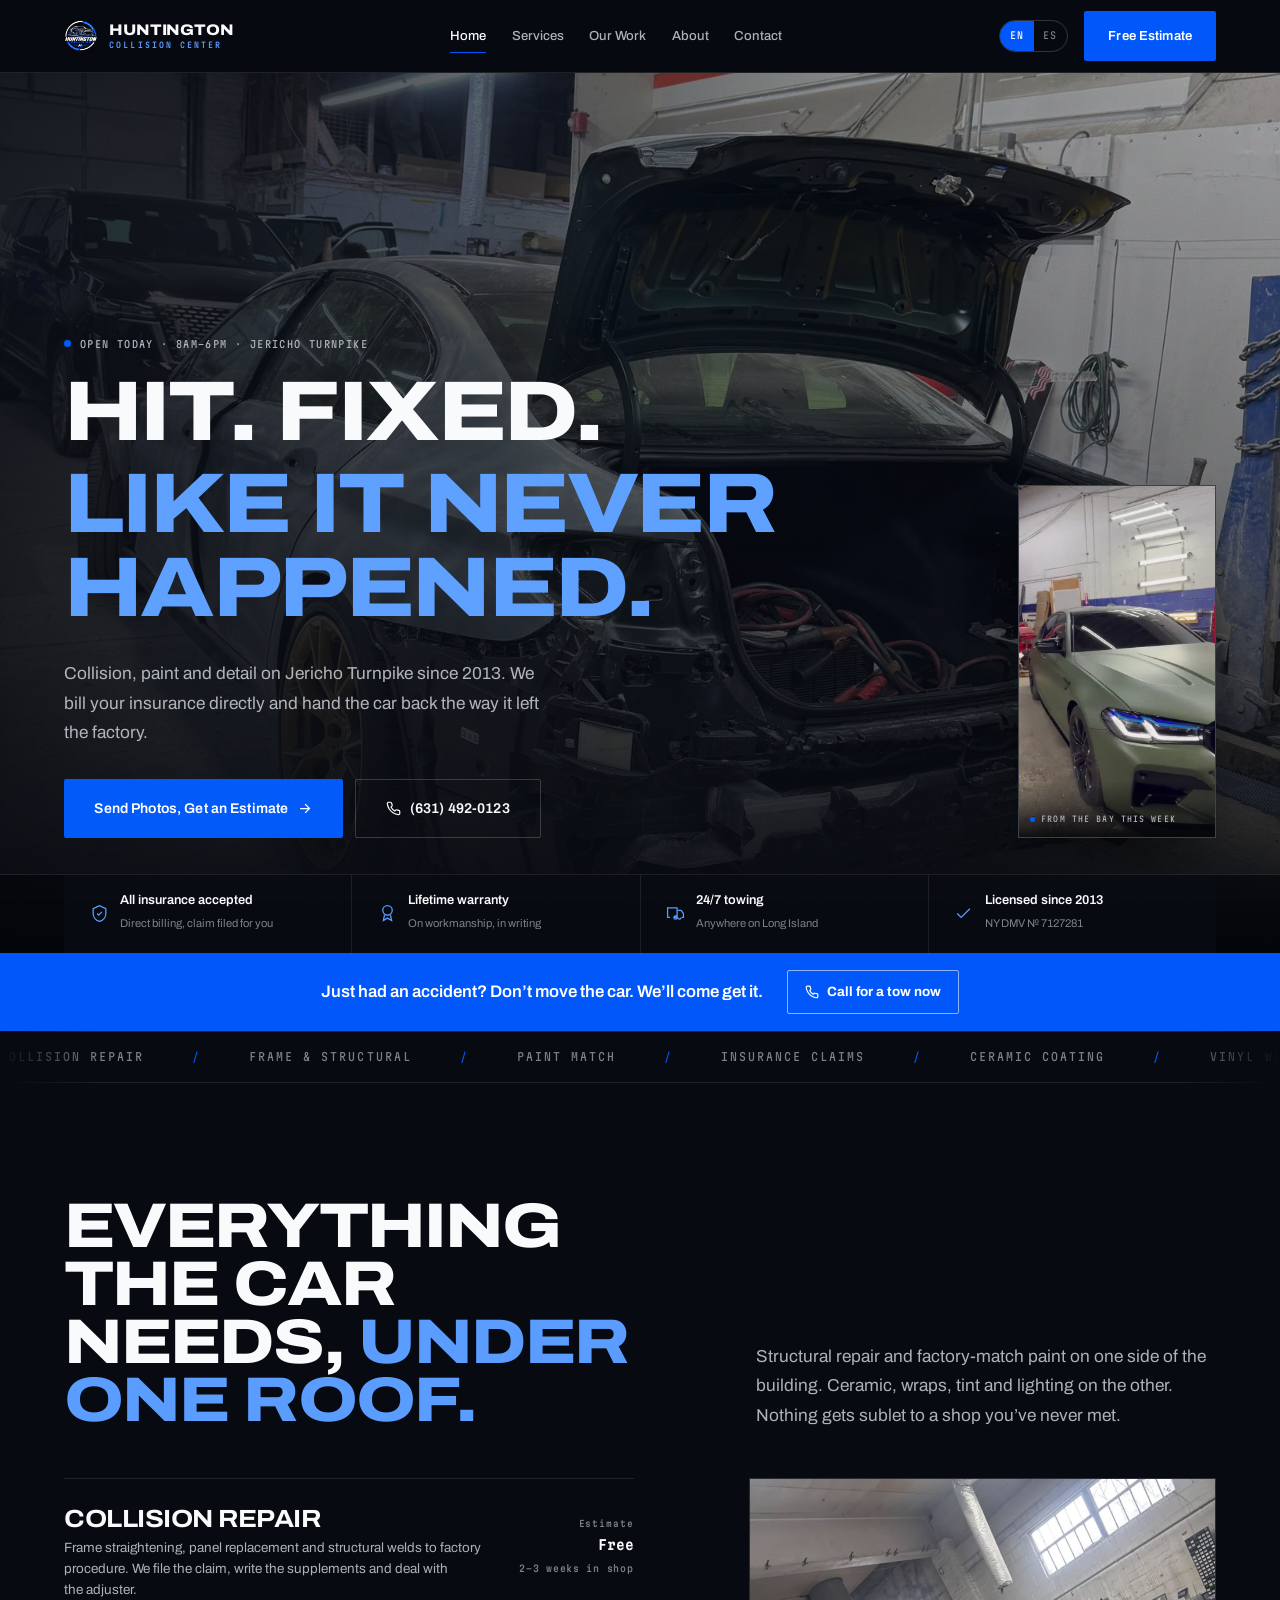
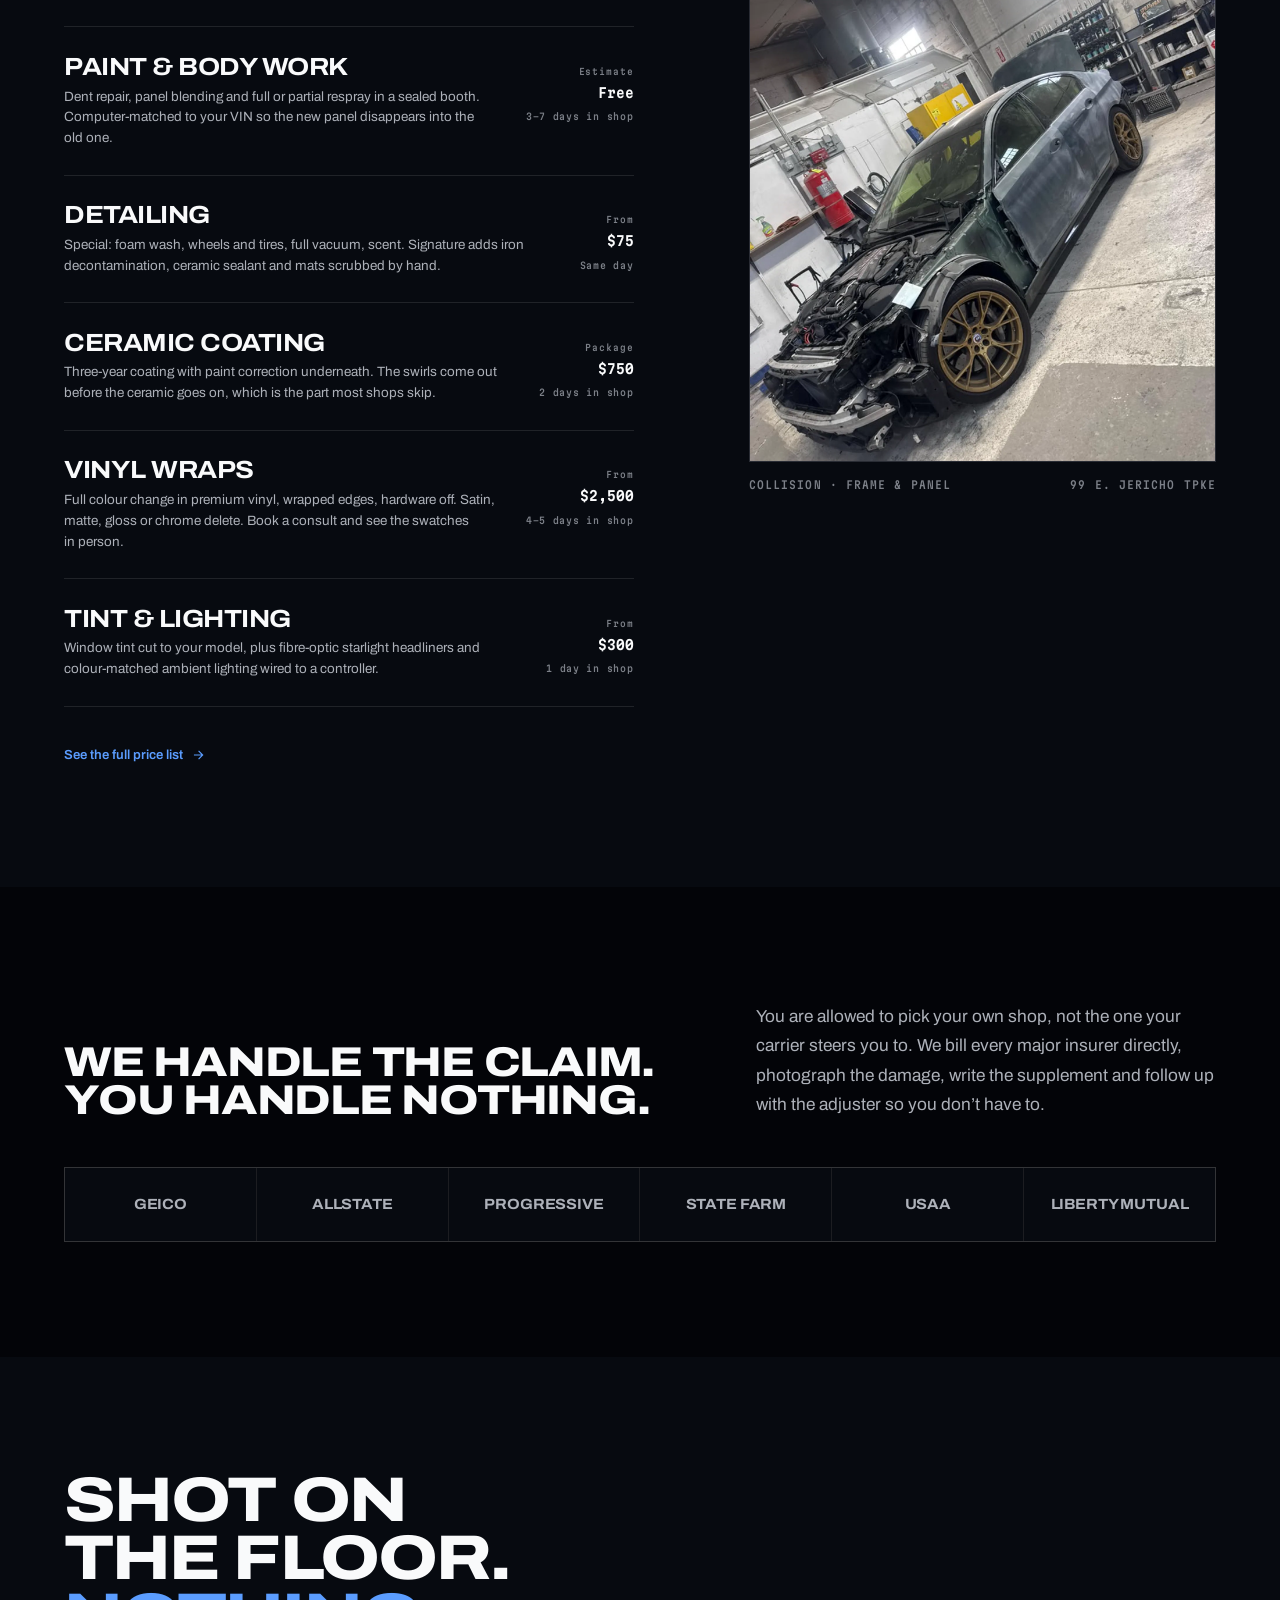
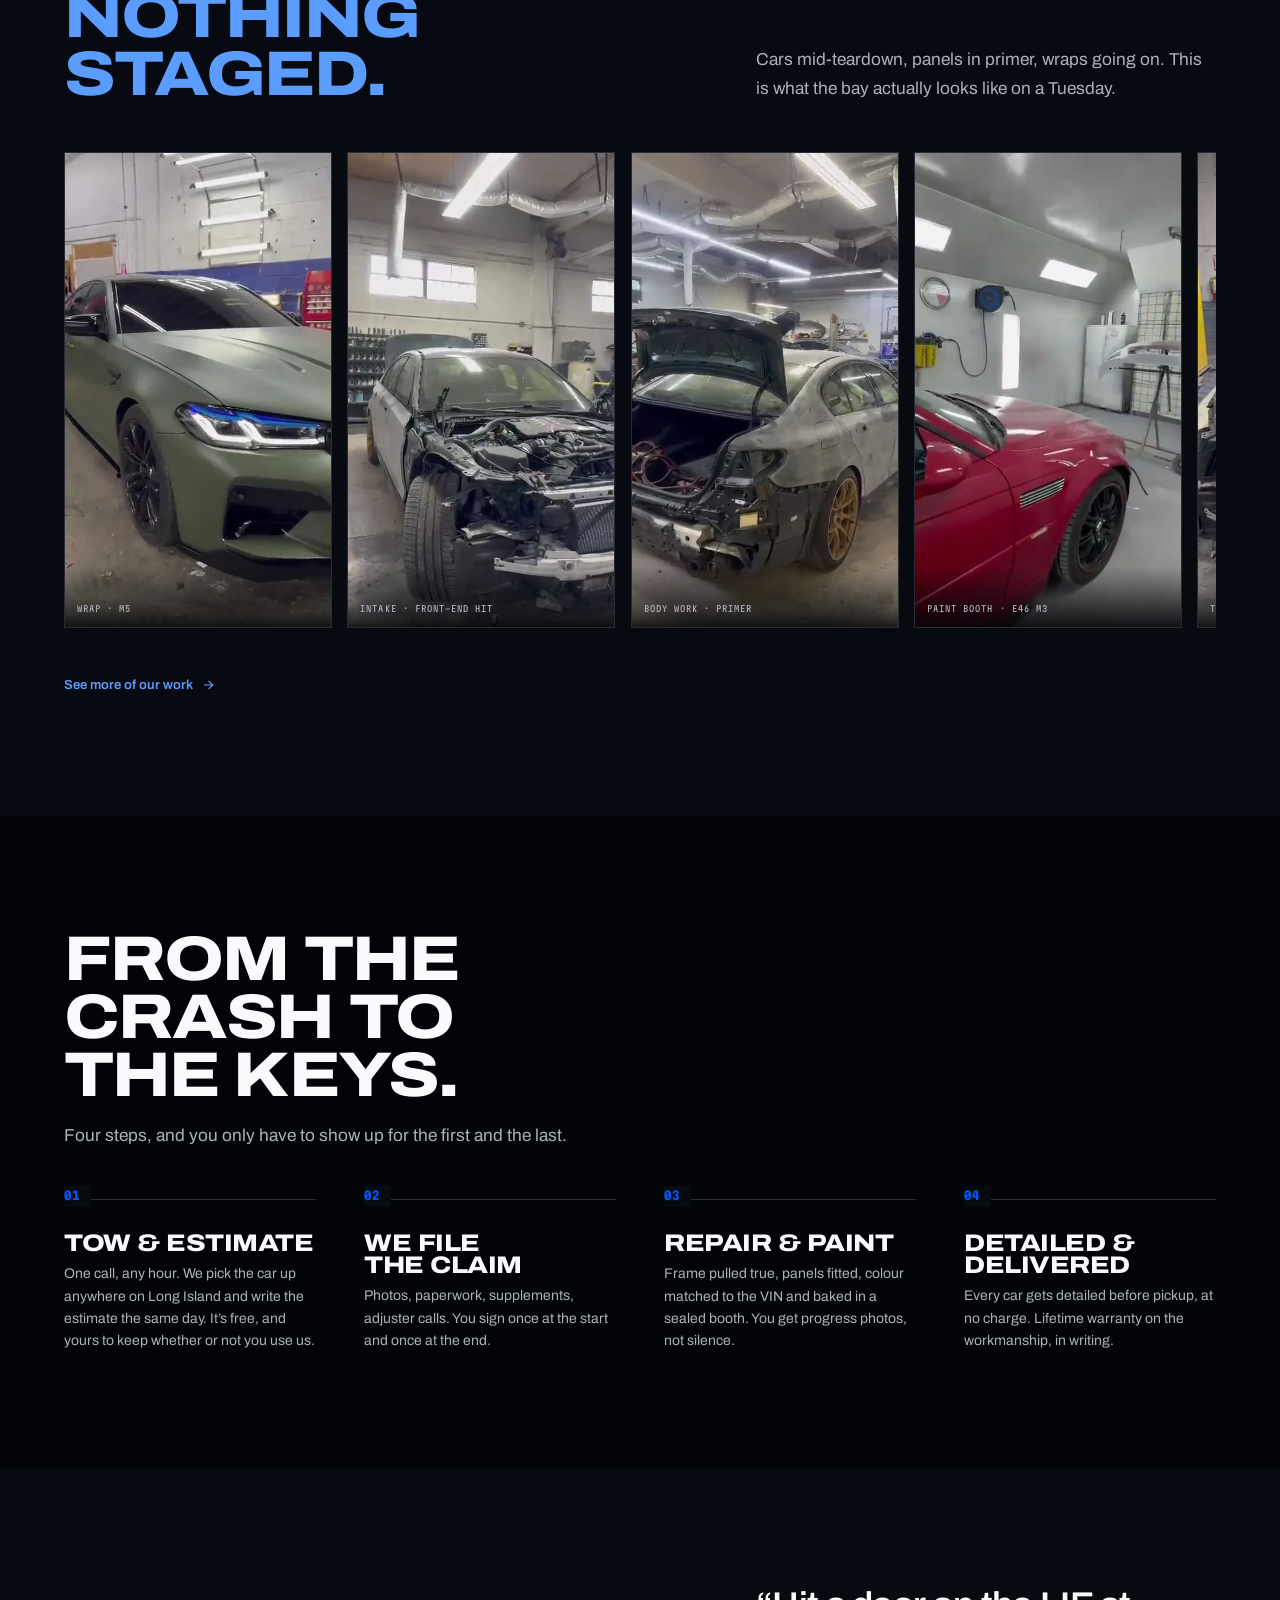
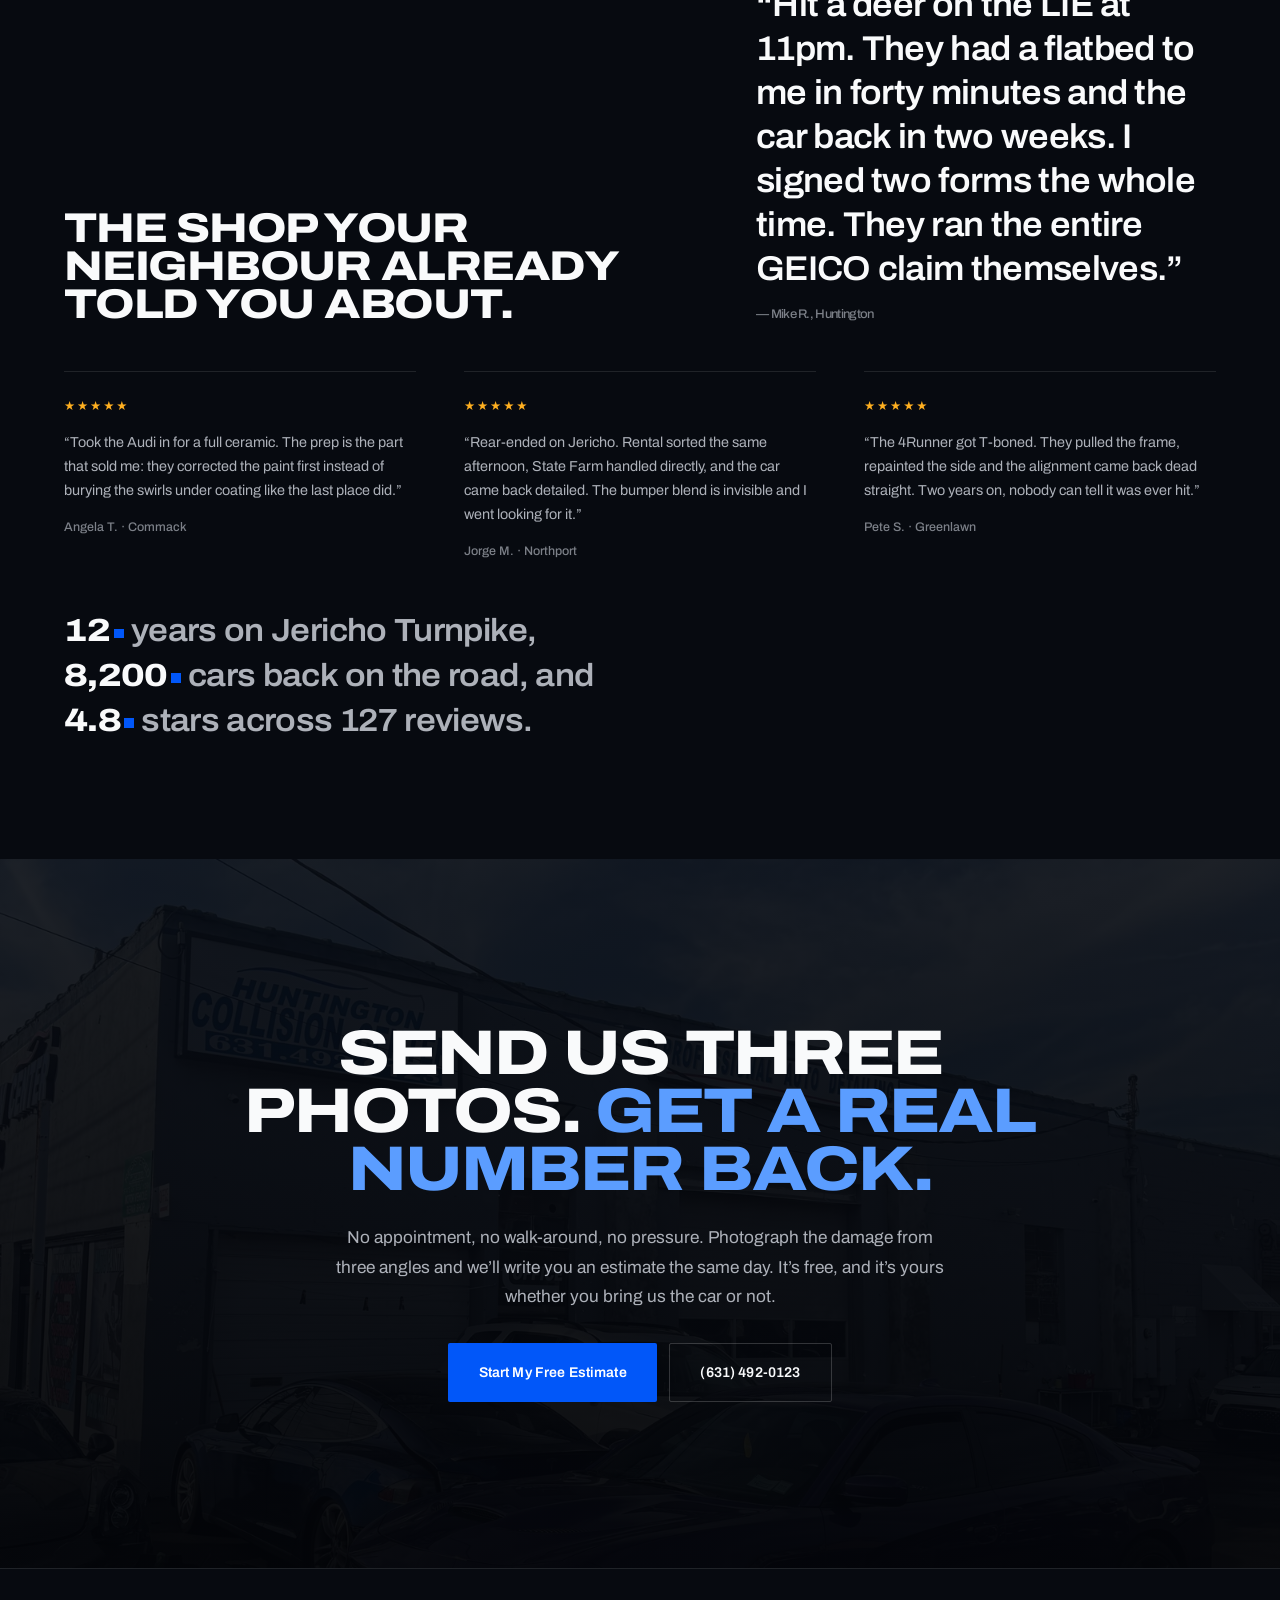
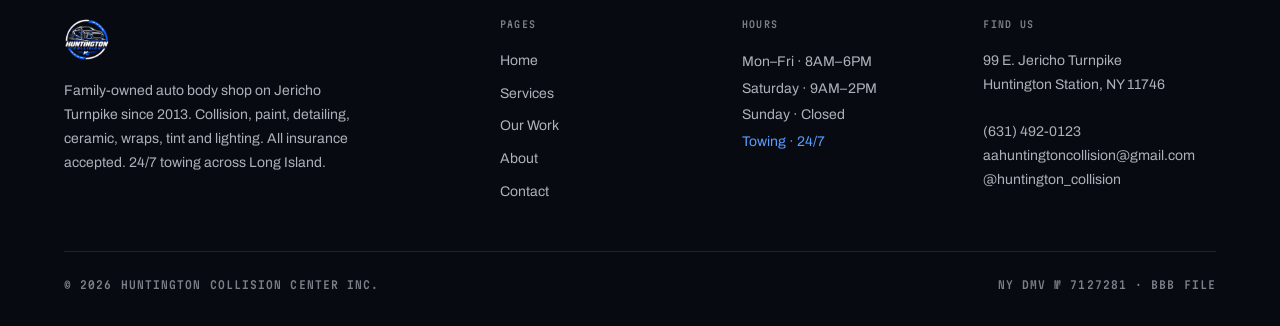
==== commit cc0b912d: "Revamp: cinematic dark redesign on the logo palette Rebuild of the editorial-magazine demo into a da" ====
--- a/index.html
+++ b/index.html
@@ -1,562 +1,618 @@
 <!DOCTYPE html>
 <html lang="en">
 <head>
-<meta charset="UTF-8" />
-<meta name="viewport" content="width=device-width, initial-scale=1.0" />
-<title>Huntington Collision Center · Auto Body Quarterly · Huntington Station, NY</title>
-<meta name="description" content="Family-owned collision center on Jericho Turnpike. Collision, paint, PPF, ceramic, detail, wraps, tires. All insurance accepted. 24/7 towing. (631) 492-0123." />
+<meta charset="UTF-8">
+<meta name="viewport" content="width=device-width, initial-scale=1">
+<meta name="theme-color" content="#0A0C13">
+<title>Huntington Collision Center · Auto Body, Paint & Detail · Huntington Station, NY</title>
+<meta name="description" content="Family-owned collision center on Jericho Turnpike since 2013. Collision repair, paint, detailing, ceramic coating, wraps and tint. All insurance accepted, direct billing. 24/7 towing across Long Island. (631) 492-0123.">
 <link rel="canonical" href="https://huntingtoncollision.com/">
 <meta property="og:type" content="website">
 <meta property="og:title" content="Huntington Collision Center · Auto Body & Paint · Huntington Station, NY">
-<meta property="og:description" content="Family-owned. All insurance accepted. 24/7 towing.">
-<link rel="icon" type="image/svg+xml" href="assets/brand/favicon.svg" />
-
-<script type="application/ld+json">
-{"@context":"https://schema.org","@type":"AutoBodyShop","name":"Huntington Collision Center Inc.","url":"https://huntingtoncollision.com/","telephone":"+1-631-492-0123","priceRange":"$$","address":{"@type":"PostalAddress","streetAddress":"99 E. Jericho Turnpike","addressLocality":"Huntington Station","addressRegion":"NY","postalCode":"11746","addressCountry":"US"},"aggregateRating":{"@type":"AggregateRating","ratingValue":"4.8","reviewCount":"127"}}
-</script>
-
-<script src="https://cdn.tailwindcss.com"></script>
+<meta property="og:description" content="Hit. Fixed. Like it never happened. All insurance accepted, direct billing. 24/7 towing across Long Island.">
+<meta property="og:image" content="https://huntingtoncollision.com/assets/media/photo/shop-sign.webp">
+<link rel="icon" type="image/png" href="assets/brand/logo-180.png">
+<link rel="apple-touch-icon" href="assets/brand/logo-180.png">
+
 <link rel="preconnect" href="https://fonts.googleapis.com">
 <link rel="preconnect" href="https://fonts.gstatic.com" crossorigin>
-<link href="https://fonts.googleapis.com/css2?family=Inter:wght@300;400;500;600&family=Newsreader:ital,opsz,wght@0,6..72,200..600;1,6..72,200..600&family=DM+Serif+Display:ital@0;1&family=JetBrains+Mono:wght@300;400;500&display=swap" rel="stylesheet">
+<link href="https://fonts.googleapis.com/css2?family=Archivo:wdth,wght@62..125,100..900&family=Martian+Mono:wdth,wght@75..112.5,100..800&display=swap" rel="stylesheet">
 <link rel="stylesheet" href="assets/styles.css">
+<link rel="preload" as="image" href="assets/media/photo/m5-primer-wide.webp" fetchpriority="high">
+
+<script>
+(function(){var d=document.documentElement;d.className+=' js';
+try{if(!sessionStorage.getItem('hc-seen'))d.className+=' loading';}catch(e){d.className+=' loading';}})();
+</script>
+
+<script type="application/ld+json">
+{"@context":"https://schema.org","@type":"AutoBodyShop","name":"Huntington Collision Center Inc.","url":"https://huntingtoncollision.com/","telephone":"+1-631-492-0123","email":"aahuntingtoncollision@gmail.com","image":"https://huntingtoncollision.com/assets/media/photo/shop-sign.webp","priceRange":"$$","foundingDate":"2013","address":{"@type":"PostalAddress","streetAddress":"99 E. Jericho Turnpike","addressLocality":"Huntington Station","addressRegion":"NY","postalCode":"11746","addressCountry":"US"},"geo":{"@type":"GeoCoordinates","latitude":40.8404,"longitude":-73.4051},"openingHoursSpecification":[{"@type":"OpeningHoursSpecification","dayOfWeek":["Monday","Tuesday","Wednesday","Thursday","Friday"],"opens":"08:00","closes":"18:00"},{"@type":"OpeningHoursSpecification","dayOfWeek":"Saturday","opens":"09:00","closes":"14:00"}],"aggregateRating":{"@type":"AggregateRating","ratingValue":"4.8","reviewCount":"127"},"sameAs":["https://www.instagram.com/huntington_collision/"]}
+</script>
 </head>
 <body>
 
-<!-- Loader: magazine cover -->
-<div class="loader">
-  <div class="loader-logo">
-    Huntington
-    <small>COLLISION · AUTO BODY QUARTERLY</small>
-  </div>
-  <div class="loader-bar"></div>
+<a class="skip" href="#main" data-en="Skip to content" data-es="Ir al contenido">Skip to content</a>
+<div class="grain" aria-hidden="true"></div>
+<div class="progress" aria-hidden="true"></div>
+
+<!-- ============ LOADER ============ -->
+<div class="loader" role="status"
+     aria-label="Loading Huntington Collision Center"
+     data-en-aria="Loading Huntington Collision Center"
+     data-es-aria="Cargando Huntington Collision Center">
+  <div class="loader-in">
+    <img class="loader-logo" src="assets/brand/logo.webp" alt="" width="138" height="138" aria-hidden="true">
+    <span class="loader-word" translate="no">Huntington Collision</span>
+    <span class="loader-bar" aria-hidden="true"><i></i></span>
+  </div>
 </div>
 
-<div class="grain"></div>
-<div class="scroll-progress"></div>
-
-<!-- Folio bar (issue / date / open) -->
-<div class="hidden md:block border-b border-white/[.10]">
-  <div class="max-w-[1500px] mx-auto px-8 py-2.5 flex items-center justify-between folio">
-    <div class="flex items-center gap-7">
-      <span>Issue №142 · May 2026</span>
-      <span>·</span>
-      <span data-en="99 E. Jericho Tpke · Huntington Station, NY" data-es="99 E. Jericho Tpke · Huntington Station, NY">99 E. Jericho Tpke · Huntington Station, NY</span>
-    </div>
-    <div class="flex items-center gap-6">
-      <span class="flex items-center gap-2"><span class="dot dot-live"></span><span data-en="Open · 8AM–6PM" data-es="Abierto · 8AM–6PM">Open · 8AM–6PM</span></span>
-      <a href="tel:+16314920123" class="hover:text-[var(--paper)] transition-colors">(631) 492-0123</a>
-      <div class="lang-toggle flex items-center gap-1">
-        <button data-lang="en" class="px-2 py-1 hover:text-[var(--paper)]">EN</button>
-        <span class="text-white/20">/</span>
-        <button data-lang="es" class="px-2 py-1 hover:text-[var(--paper)]">ES</button>
-      </div>
-    </div>
-  </div>
-</div>
-
-<!-- MASTHEAD NAV -->
-<nav class="sticky top-0 z-40 backdrop-blur-md bg-[#0c0b0a]/90 border-b border-white/[.10]">
-  <div class="max-w-[1500px] mx-auto px-6 md:px-10 py-5 grid grid-cols-3 items-center gap-6">
-    <div class="hidden md:flex items-center gap-7">
+<!-- ============ NAV ============ -->
+<header class="nav">
+  <div class="wrap nav-in">
+    <a href="index.html" class="brand" aria-label="Huntington Collision Center, home">
+      <img src="assets/brand/logo.webp" alt="" width="34" height="34" aria-hidden="true">
+      <span class="brand-txt" translate="no">Huntington<small>Collision Center</small></span>
+    </a>
+
+    <nav class="nav-links" aria-label="Main">
       <a href="index.html" class="nav-link active" data-en="Home" data-es="Inicio">Home</a>
       <a href="services.html" class="nav-link" data-en="Services" data-es="Servicios">Services</a>
-      <a href="gallery.html" class="nav-link" data-en="Gallery" data-es="Galería">Gallery</a>
-    </div>
-    <a href="index.html" class="text-center md:text-center col-start-1 md:col-start-2 col-span-2 md:col-span-1">
-      <span class="editorial text-2xl md:text-3xl tracking-tight">Huntington</span>
-      <span class="block folio text-[.55rem]" style="letter-spacing:.35em">COLLISION · EST. 2013</span>
-    </a>
-    <div class="hidden md:flex items-center gap-7 justify-end">
+      <a href="gallery.html" class="nav-link" data-en="Our Work" data-es="Trabajos">Our Work</a>
       <a href="about.html" class="nav-link" data-en="About" data-es="Nosotros">About</a>
       <a href="contact.html" class="nav-link" data-en="Contact" data-es="Contacto">Contact</a>
-      <a href="#" data-open-quote class="btn btn-solid !py-2.5 !px-5 !text-[.66rem]" data-en="Estimate" data-es="Cotizar">Estimate</a>
-    </div>
-    <button id="menuBtn" class="md:hidden text-white p-2 col-start-3 justify-self-end" aria-label="Menu">
-      <svg width="22" height="22" viewBox="0 0 24 24" fill="none" stroke="currentColor" stroke-width="1.5"><line x1="3" y1="7" x2="21" y2="7"/><line x1="3" y1="12" x2="21" y2="12"/><line x1="3" y1="17" x2="21" y2="17"/></svg>
-    </button>
-  </div>
-  <div id="menuPanel" class="hidden md:hidden border-t border-white/[.10] px-6 py-5 flex flex-col gap-4">
-    <a href="index.html" class="nav-link" data-en="Home" data-es="Inicio">Home</a>
-    <a href="services.html" class="nav-link" data-en="Services" data-es="Servicios">Services</a>
-    <a href="gallery.html" class="nav-link" data-en="Gallery" data-es="Galería">Gallery</a>
-    <a href="about.html" class="nav-link" data-en="About" data-es="Nosotros">About</a>
-    <a href="contact.html" class="nav-link" data-en="Contact" data-es="Contacto">Contact</a>
-    <div class="flex items-center gap-3 pt-3 border-t border-white/[.10]">
-      <span class="mono text-[.6rem] tracking-[.2em] uppercase text-white/40">Lang</span>
-      <div class="lang-toggle flex items-center gap-2 text-[.7rem] mono tracking-[.18em] uppercase">
-        <button data-lang="en">EN</button><span class="text-white/20">/</span><button data-lang="es">ES</button>
-      </div>
-    </div>
-  </div>
-</nav>
-
-<!-- HERO — editorial cover spread -->
-<section class="relative pt-10 md:pt-14 pb-20 md:pb-32 overflow-hidden">
-  <div class="spotlight"></div>
-  <div class="relative z-10 max-w-[1500px] mx-auto px-6 md:px-10">
-
-    <!-- Masthead row -->
-    <div class="reveal masthead">
-      <div class="flex items-baseline gap-4 md:gap-6">
-        <span class="folio">Vol. XII</span>
-        <span class="folio hidden md:inline">·</span>
-        <span class="folio hidden md:inline" data-en="The Body Issue" data-es="Edición Carrocería">The Body Issue</span>
-      </div>
-      <span class="folio">Page 01</span>
-    </div>
-
-    <!-- Hero spread: 7 col text · 5 col photo -->
-    <div class="grid md:grid-cols-12 gap-8 md:gap-12 items-start">
-
-      <!-- LEFT COLUMN: Display title + lead -->
-      <div class="md:col-span-7 reveal-stagger relative">
-        <!-- Vertical "REPORT №" tag -->
-        <div class="hidden lg:flex absolute -left-12 top-2 flex-col items-center gap-5">
-          <span class="folio" style="writing-mode:vertical-rl;transform:rotate(180deg);letter-spacing:.4em">FEATURE №01</span>
-          <div class="w-px h-32 bg-white/15"></div>
-        </div>
-
-        <!-- Big serif headline -->
-        <h1 class="display hero-title">
-          <span data-en="The body shop" data-es="El taller">The body shop</span><br>
-          <span class="display-it" style="color:var(--gold)" data-en="Huntington trusts." data-es="que Huntington confía.">Huntington trusts.</span>
-        </h1>
-
-        <!-- Standfirst -->
-        <p class="mt-7 max-w-xl text-white/75 text-base md:text-lg leading-relaxed font-light"
-           data-en="Twelve years on Jericho Turnpike. Three generations of body men. One garage where collision repair, paint, PPF, ceramic, detail, wraps, and 24/7 towing live under one roof — and the same crew signs every panel."
-           data-es="Doce años en Jericho Turnpike. Tres generaciones de hojalateros. Un solo taller donde colisión, pintura, PPF, cerámico, detallado, vinilos y grúa 24/7 conviven bajo un mismo techo — y la misma gente firma cada panel.">
-          Twelve years on Jericho Turnpike. Three generations of body men. One garage where collision repair, paint, PPF, ceramic, detail, wraps, and 24/7 towing live under one roof — and the same crew signs every panel.
-        </p>
-
-        <!-- Stamps row -->
-        <div class="mt-9 flex flex-wrap items-center gap-3 md:gap-4">
-          <div class="stamp stamp-tilt">
-            <svg width="14" height="14" viewBox="0 0 24 24" fill="none" stroke="currentColor" stroke-width="2"><path d="M12 2 4 6v6c0 5 3.5 9 8 10 4.5-1 8-5 8-10V6l-8-4z"/><path d="m9 12 2 2 4-4"/></svg>
-            <span>Lifetime Warranty</span>
-          </div>
-          <div class="stamp stamp-ox stamp-tilt-r">
-            <span>★ NY DMV № 7127281 ★</span>
-          </div>
-          <div class="stamp stamp-tilt">
-            <span>All Insurance Accepted</span>
+    </nav>
+
+    <div class="nav-right">
+      <div class="lang" role="group" aria-label="Language">
+        <button type="button" data-lang="en" aria-pressed="true">EN</button>
+        <button type="button" data-lang="es" aria-pressed="false">ES</button>
+      </div>
+      <a href="#" data-open-quote class="btn btn-primary" data-en="Free Estimate" data-es="Cotizar Gratis">Free Estimate</a>
+      <button type="button" id="burger" class="burger" aria-expanded="false" aria-controls="navPanel"
+              aria-label="Open menu" data-en-aria="Open menu" data-es-aria="Abrir menú">
+        <svg width="24" height="24" viewBox="0 0 24 24" fill="none" stroke="currentColor" stroke-width="1.6" aria-hidden="true"><path d="M3 6h18M3 12h18M3 18h18"/></svg>
+      </button>
+    </div>
+  </div>
+
+  <div id="navPanel" class="nav-panel">
+    <a href="index.html" class="active" data-en="Home" data-es="Inicio">Home</a>
+    <a href="services.html" data-en="Services" data-es="Servicios">Services</a>
+    <a href="gallery.html" data-en="Our Work" data-es="Trabajos">Our Work</a>
+    <a href="about.html" data-en="About" data-es="Nosotros">About</a>
+    <a href="contact.html" data-en="Contact" data-es="Contacto">Contact</a>
+  </div>
+</header>
+
+<main id="main">
+
+<!-- ============ HERO ============ -->
+<section class="hero">
+  <div class="hero-media">
+    <img src="assets/media/photo/m5-primer-wide.webp"
+         alt="The Huntington Collision shop floor with a BMW M5 in primer mid-repair"
+         width="1600" height="2134" fetchpriority="high" decoding="async">
+  </div>
+  <div class="hero-scrim" aria-hidden="true"></div>
+
+  <div class="wrap hero-body">
+   <div>
+    <p class="live">
+      <span class="dot" aria-hidden="true"></span>
+      <span data-en="Open today · 8AM–6PM · Jericho Turnpike" data-es="Abierto hoy · 8AM–6PM · Jericho Turnpike">Open today · 8AM–6PM · Jericho Turnpike</span>
+    </p>
+
+    <h1 class="display h-hero">
+      <span class="mask"><span data-en="Hit. Fixed." data-es="Chocado. Listo.">Hit. Fixed.</span></span>
+      <span class="mask"><span class="blue" data-en="Like it never happened." data-es="Como si nada.">Like it never happened.</span></span>
+    </h1>
+
+    <p class="lede rise"
+       data-en="Collision, paint and detail on Jericho Turnpike since 2013. We bill your insurance directly and hand the car back the way it left the factory."
+       data-es="Colisión, pintura y detallado en Jericho Turnpike desde 2013. Facturamos directo a tu aseguradora y te entregamos el carro como salió de fábrica.">
+      Collision, paint and detail on Jericho Turnpike since 2013. We bill your insurance directly and hand the car back the way it left the factory.
+    </p>
+
+    <div class="hero-cta rise">
+      <a href="#" data-open-quote class="btn btn-primary btn-lg">
+        <span data-en="Send Photos, Get an Estimate" data-es="Manda Fotos, Recibe Cotización">Send Photos, Get an Estimate</span>
+        <svg width="15" height="15" viewBox="0 0 24 24" fill="none" stroke="currentColor" stroke-width="2" aria-hidden="true"><path d="M5 12h14M13 5l7 7-7 7"/></svg>
+      </a>
+      <a href="tel:+16314920123" class="btn btn-ghost btn-lg">
+        <svg width="15" height="15" viewBox="0 0 24 24" fill="none" stroke="currentColor" stroke-width="1.9" aria-hidden="true"><path d="M22 16.9v3a2 2 0 0 1-2.2 2 19.8 19.8 0 0 1-8.6-3.1 19.5 19.5 0 0 1-6-6A19.8 19.8 0 0 1 2.1 4.2 2 2 0 0 1 4.1 2h3a2 2 0 0 1 2 1.7c.1 1 .4 1.9.7 2.8a2 2 0 0 1-.5 2.1L8.1 9.9a16 16 0 0 0 6 6l1.3-1.3a2 2 0 0 1 2.1-.4c.9.3 1.8.6 2.8.7a2 2 0 0 1 1.7 2z"/></svg>
+        <span class="num">(631)&nbsp;492-0123</span>
+      </a>
+    </div>
+   </div>
+
+   <!-- Vídeo del taller a su formato nativo (se grabó vertical) -->
+   <div class="hero-reel rise">
+     <video data-auto muted loop playsinline preload="metadata"
+            poster="assets/media/video/hero-bay.webp" width="576" height="1024"
+            aria-label="Satin green BMW M5 on the Huntington Collision shop floor"
+            data-en-aria="Satin green BMW M5 on the Huntington Collision shop floor"
+            data-es-aria="BMW M5 verde satinado en el taller de Huntington Collision">
+       <source src="assets/media/video/hero-bay.mp4" type="video/mp4">
+     </video>
+     <span class="hero-reel-tag" data-en="From the bay this week" data-es="Del taller esta semana">From the bay this week</span>
+   </div>
+  </div>
+
+  <div class="hero-trust">
+    <div class="wrap">
+      <div class="hero-trust-in">
+        <div>
+          <svg width="19" height="19" viewBox="0 0 24 24" fill="none" stroke="currentColor" stroke-width="1.6" aria-hidden="true"><path d="M12 2 4 6v6c0 5 3.4 9 8 10 4.6-1 8-5 8-10V6z"/><path d="m9 12 2 2 4-4"/></svg>
+          <div>
+            <b data-en="All insurance accepted" data-es="Todos los seguros">All insurance accepted</b>
+            <span data-en="Direct billing, claim filed for you" data-es="Facturación directa, reclamo incluido">Direct billing, claim filed for you</span>
           </div>
         </div>
-
-        <!-- CTAs -->
-        <div class="mt-10 flex flex-col sm:flex-row gap-3">
-          <a href="#" data-open-quote class="btn btn-solid">
-            <span data-en="Send photos · Free estimate" data-es="Foto · Cotización gratis">Send photos · Free estimate</span>
-            <svg width="14" height="14" viewBox="0 0 24 24" fill="none" stroke="currentColor" stroke-width="1.8"><path d="M5 12h14M13 5l7 7-7 7"/></svg>
-          </a>
-          <a href="tel:+16314920123" class="btn btn-line">
-            <svg width="14" height="14" viewBox="0 0 24 24" fill="none" stroke="currentColor" stroke-width="1.8"><path d="M22 16.92v3a2 2 0 0 1-2.18 2 19.79 19.79 0 0 1-8.63-3.07 19.5 19.5 0 0 1-6-6 19.79 19.79 0 0 1-3.07-8.67A2 2 0 0 1 4.11 2h3a2 2 0 0 1 2 1.72c.13.96.37 1.9.72 2.81a2 2 0 0 1-.45 2.11L8.09 9.91a16 16 0 0 0 6 6l1.27-1.27a2 2 0 0 1 2.11-.45c.91.35 1.85.59 2.81.72A2 2 0 0 1 22 16.92z"/></svg>
-            (631) 492-0123
-          </a>
-        </div>
-      </div>
-
-      <!-- RIGHT COLUMN: large photo + circular decal + caption -->
-      <div class="md:col-span-5 reveal relative">
-        <div class="relative">
-          <img src="https://images.unsplash.com/photo-1605559424843-9e4c228bf1c2?auto=format&fit=crop&w=1100&q=85" alt="Repainted car under cover" class="w-full aspect-[3/4] object-cover photo-shadow"/>
-          <!-- Circular inspection decal SVG -->
-          <svg viewBox="0 0 200 200" class="absolute -top-6 -left-6 md:-top-10 md:-left-10 w-24 h-24 md:w-32 md:h-32 stamp-tilt" style="color:var(--gold)">
-            <defs>
-              <path id="circ-h" d="M100,100 m-72,0 a72,72 0 1,1 144,0 a72,72 0 1,1 -144,0"/>
-            </defs>
-            <circle cx="100" cy="100" r="88" fill="none" stroke="currentColor" stroke-width="2"/>
-            <circle cx="100" cy="100" r="74" fill="none" stroke="currentColor" stroke-width="1"/>
-            <text font-family="JetBrains Mono" font-size="13" font-weight="600" fill="currentColor" letter-spacing="2">
-              <textPath href="#circ-h" startOffset="0">CERTIFIED · COLLISION · BODY · PAINT ·  </textPath>
-            </text>
-            <g transform="translate(100 100)">
-              <text text-anchor="middle" y="-2" font-family="DM Serif Display" font-size="40" fill="currentColor">★</text>
-              <text text-anchor="middle" y="22" font-family="JetBrains Mono" font-size="9" letter-spacing="3" fill="currentColor">EST 2013</text>
-            </g>
-          </svg>
-          <!-- Caption / image annotation -->
-          <div class="img-tag img-tag-tilt" style="bottom:-12px;right:1rem">
-            <span data-en="Plate 01 · BMW M3 · Post-paint" data-es="Lámina 01 · BMW M3 · Post-pintura">Plate 01 · BMW M3 · Post-paint</span>
+        <div>
+          <svg width="19" height="19" viewBox="0 0 24 24" fill="none" stroke="currentColor" stroke-width="1.6" aria-hidden="true"><circle cx="12" cy="8" r="6"/><path d="m8.2 13.9-1.4 7 5.2-3.1 5.2 3.1-1.4-7"/></svg>
+          <div>
+            <b data-en="Lifetime warranty" data-es="Garantía de por vida">Lifetime warranty</b>
+            <span data-en="On workmanship, in writing" data-es="En mano de obra, por escrito">On workmanship, in writing</span>
           </div>
         </div>
-      </div>
-    </div>
-
-    <!-- KPI strip below hero, four cols -->
-    <div class="mt-16 md:mt-24 grid grid-cols-2 md:grid-cols-4 gap-x-6 gap-y-10 reveal-stagger">
-      <div>
-        <div class="editorial text-5xl md:text-6xl" style="color:var(--paper)">12<span style="color:var(--gold)">.</span></div>
-        <div class="eyebrow mt-2" data-en="Years on Jericho" data-es="Años en Jericho">Years on Jericho</div>
-      </div>
-      <div>
-        <div class="editorial text-5xl md:text-6xl" style="color:var(--paper)">8,200<span style="color:var(--gold)">+</span></div>
-        <div class="eyebrow mt-2" data-en="Cars repaired" data-es="Autos reparados">Cars repaired</div>
-      </div>
-      <div>
-        <div class="editorial text-5xl md:text-6xl" style="color:var(--paper)">4.8<span style="color:var(--gold)">★</span></div>
-        <div class="eyebrow mt-2" data-en="127 reviews" data-es="127 reseñas">127 reviews</div>
-      </div>
-      <div>
-        <div class="editorial text-5xl md:text-6xl" style="color:var(--paper)">24<span style="color:var(--gold)">/</span>7</div>
-        <div class="eyebrow mt-2" data-en="Tow service" data-es="Servicio de grúa">Tow service</div>
-      </div>
-    </div>
-  </div>
-</section>
-
-<!-- Warning stripes divider -->
-<div class="warn-stripes"></div>
-
-<!-- MARQUEE — services ticker -->
-<section class="py-5 overflow-hidden bg-[#15130f] border-y border-white/[.10]">
-  <div class="marquee gap-10 text-[var(--paper-2)] mono text-[.74rem] tracking-[.28em] uppercase whitespace-nowrap">
-    <span>★ Collision</span><span>★ Frame</span><span>★ Paint Match</span><span>★ PPF</span><span>★ Ceramic</span><span>★ Detail</span><span>★ Wraps</span><span>★ Starlights</span><span>★ Tires</span><span>★ Mechanical</span><span>★ Rentals</span><span>★ 24/7 Tow</span>
-    <span>★ Collision</span><span>★ Frame</span><span>★ Paint Match</span><span>★ PPF</span><span>★ Ceramic</span><span>★ Detail</span><span>★ Wraps</span><span>★ Starlights</span><span>★ Tires</span><span>★ Mechanical</span><span>★ Rentals</span><span>★ 24/7 Tow</span>
-  </div>
-</section>
-
-<!-- FEATURE: insurance strip — editorial -->
-<section class="py-20 md:py-28">
-  <div class="max-w-[1500px] mx-auto px-6 md:px-10">
-    <div class="reveal masthead">
-      <div>
-        <div class="folio" data-en="Feature №02 · The Carriers" data-es="Sección №02 · Las aseguradoras">Feature №02 · The Carriers</div>
-        <h2 class="editorial text-3xl md:text-5xl mt-3 max-w-2xl" data-en="We handle the claim. You drive away." data-es="Manejamos el reclamo. Tú te llevas el carro.">We handle the claim. You drive away.</h2>
-      </div>
-      <p class="folio max-w-xs hidden md:block">Direct billing · Photos filed · Supplements written</p>
-    </div>
-    <div class="grid grid-cols-3 md:grid-cols-6 gap-5 md:gap-8 reveal-stagger">
-      <div class="border-b border-white/15 pb-4 text-[var(--paper-2)] editorial text-lg md:text-2xl">GEICO</div>
-      <div class="border-b border-white/15 pb-4 text-[var(--paper-2)] editorial text-lg md:text-2xl">Allstate</div>
-      <div class="border-b border-white/15 pb-4 text-[var(--paper-2)] editorial text-lg md:text-2xl">Progressive</div>
-      <div class="border-b border-white/15 pb-4 text-[var(--paper-2)] editorial text-lg md:text-2xl">State Farm</div>
-      <div class="border-b border-white/15 pb-4 text-[var(--paper-2)] editorial text-lg md:text-2xl">USAA</div>
-      <div class="border-b border-white/15 pb-4 text-[var(--paper-2)] editorial text-lg md:text-2xl">Liberty</div>
-    </div>
-  </div>
-</section>
-
-<!-- FEATURE: SERVICES — editorial table -->
-<section class="py-20 md:py-28 border-t border-white/[.10]">
-  <div class="max-w-[1500px] mx-auto px-6 md:px-10">
-    <div class="grid md:grid-cols-12 gap-10 md:gap-16 mb-12 md:mb-16">
-      <div class="md:col-span-7 reveal">
-        <div class="folio" data-en="Feature №03 · The Garage" data-es="Sección №03 · El Taller">Feature №03 · The Garage</div>
-        <h2 class="editorial text-4xl md:text-7xl mt-3 leading-[.95]"
-            data-en="Six ways your car leaves better."
-            data-es="Seis maneras de que tu auto salga mejor.">
-          Six ways your car<br>
-          <span class="display-it" style="color:var(--gold)">leaves better.</span>
-        </h2>
-      </div>
-      <div class="md:col-span-5 reveal">
-        <p class="dropcap text-white/75 leading-relaxed text-[1.02rem]"
-           data-en="From a fender-bender to a full structural rebuild, the catalog runs deep. Every step happens in this building — and the same family puts their name on it."
-           data-es="Desde un raspón hasta una reconstrucción completa, el catálogo es profundo. Cada paso ocurre en este edificio — y la misma familia pone su nombre.">
-          From a fender-bender to a full structural rebuild, the catalog runs deep. Every step happens in this building — and the same family puts their name on it.
-        </p>
-      </div>
-    </div>
-
-    <!-- Editorial service rows -->
-    <div class="reveal-stagger">
-      <a href="services.html#collision" class="svc-row">
-        <div class="num">01</div>
         <div>
-          <div class="editorial text-2xl md:text-3xl" data-en="Collision Repair" data-es="Reparación de Colisión">Collision Repair</div>
-          <p class="mt-1 text-white/60 text-sm max-w-2xl" data-en="Structural, frame, panel work — OEM procedures, factory welds." data-es="Estructura, chasis, paneles — procedimientos OEM, soldadura de fábrica.">Structural, frame, panel work — OEM procedures, factory welds.</p>
-        </div>
-        <div class="arrow text-sm pt-3">↗ Read</div>
-      </a>
-      <a href="services.html#paint" class="svc-row">
-        <div class="num">02</div>
-        <div>
-          <div class="editorial text-2xl md:text-3xl" data-en="Paint & Body" data-es="Pintura y Carrocería">Paint & Body</div>
-          <p class="mt-1 text-white/60 text-sm max-w-2xl" data-en="Heated downdraft booth. Computerized color match. Panel blending so even body men can't spot the seam." data-es="Cabina downdraft. Color computarizado. Mezclado de paneles tan preciso que ni un hojalatero lo nota.">Heated downdraft booth. Computerized color match. Panel blending so even body men can't spot the seam.</p>
-        </div>
-        <div class="arrow text-sm pt-3">↗ Read</div>
-      </a>
-      <a href="services.html#ppf" class="svc-row">
-        <div class="num">03</div>
-        <div>
-          <div class="editorial text-2xl md:text-3xl" data-en="PPF · Ceramic" data-es="PPF · Cerámico">PPF · Ceramic</div>
-          <p class="mt-1 text-white/60 text-sm max-w-2xl" data-en="Paint Protection Film. Nano-ceramic coatings. Locked-in factory finish for years." data-es="Película Protectora. Cerámicos nano. Acabado de fábrica por años.">Paint Protection Film. Nano-ceramic coatings. Locked-in factory finish for years.</p>
-        </div>
-        <div class="arrow text-sm pt-3">↗ Read</div>
-      </a>
-      <a href="services.html#detail" class="svc-row">
-        <div class="num">04</div>
-        <div>
-          <div class="editorial text-2xl md:text-3xl" data-en="Detail" data-es="Detallado">Detail</div>
-          <p class="mt-1 text-white/60 text-sm max-w-2xl" data-en="Hand wash, paint correction, leather conditioning, headlight restoration. Show-floor finish, in-house." data-es="Lavado a mano, corrección de pintura, hidratación de cuero, faros restaurados. Acabado de exhibición.">Hand wash, paint correction, leather conditioning, headlight restoration. Show-floor finish, in-house.</p>
-        </div>
-        <div class="arrow text-sm pt-3">↗ Read</div>
-      </a>
-      <a href="services.html#wraps" class="svc-row">
-        <div class="num">05</div>
-        <div>
-          <div class="editorial text-2xl md:text-3xl" data-en="Wraps & Style" data-es="Vinilos y Estilo">Wraps & Style</div>
-          <p class="mt-1 text-white/60 text-sm max-w-2xl" data-en="Color-change vinyl, chrome delete, fiber-optic starlights, custom graphics." data-es="Cambios de color, chrome delete, starlights con fibra óptica, gráficos a medida.">Color-change vinyl, chrome delete, fiber-optic starlights, custom graphics.</p>
-        </div>
-        <div class="arrow text-sm pt-3">↗ Read</div>
-      </a>
-      <a href="services.html#mechanical" class="svc-row">
-        <div class="num">06</div>
-        <div>
-          <div class="editorial text-2xl md:text-3xl" data-en="Mechanical · Tires · Tow" data-es="Mecánica · Llantas · Grúa">Mechanical · Tires · Tow</div>
-          <p class="mt-1 text-white/60 text-sm max-w-2xl" data-en="Brakes, suspension, alignment, tires, NY State inspection. Plus 24/7 flatbed tow across Long Island." data-es="Frenos, suspensión, alineación, llantas, inspección NY. Plus grúa plataforma 24/7 en Long Island.">Brakes, suspension, alignment, tires, NY State inspection. Plus 24/7 flatbed tow across Long Island.</p>
-        </div>
-        <div class="arrow text-sm pt-3">↗ Read</div>
-      </a>
-    </div>
-
-    <div class="mt-12 reveal">
-      <a href="services.html" class="btn btn-line">
-        <span data-en="View full catalog" data-es="Catálogo completo">View full catalog</span>
-        <svg width="14" height="14" viewBox="0 0 24 24" fill="none" stroke="currentColor" stroke-width="1.8"><path d="M5 12h14M13 5l7 7-7 7"/></svg>
-      </a>
-    </div>
-  </div>
-</section>
-
-<!-- FEATURE: BIG NUMBER + B/A — magazine spread -->
-<section class="py-20 md:py-32 border-t border-white/[.10]" style="background:#15130f">
-  <div class="max-w-[1500px] mx-auto px-6 md:px-10">
-
-    <div class="grid md:grid-cols-12 gap-10 md:gap-14 items-end mb-12 reveal">
-      <div class="md:col-span-3 page-num text-[10rem] md:text-[14rem]">04</div>
-      <div class="md:col-span-9">
-        <div class="folio" data-en="Feature №04 · The Plates" data-es="Sección №04 · Las láminas">Feature №04 · The Plates</div>
-        <h2 class="editorial text-4xl md:text-7xl mt-3 leading-[.95]" data-en-html="Before. After. <span class='display-it' style='color:var(--gold)'>No retouching.</span>" data-es-html="Antes. Después. <span class='display-it' style='color:var(--gold)'>Sin retoque.</span>">
-          Before. After. <span class="display-it" style="color:var(--gold)">No retouching.</span>
-        </h2>
-        <p class="mt-5 text-white/70 leading-relaxed max-w-2xl"
-           data-en="Every vehicle that crosses our threshold is photographed from intake to delivery. Same panel, same light, weeks apart. Drag the handle."
-           data-es="Cada vehículo que cruza la entrada es fotografiado de inicio a fin. Mismo panel, misma luz, semanas después. Arrastra el control.">
-          Every vehicle that crosses our threshold is photographed from intake to delivery. Same panel, same light, weeks apart. Drag the handle.
-        </p>
-      </div>
-    </div>
-
-    <div class="reveal">
-      <div class="ba-slider photo-shadow">
-        <img src="https://images.unsplash.com/photo-1485827404703-89b55fcc595e?auto=format&fit=crop&w=2000&q=85" alt="Before — accident" />
-        <img src="https://images.unsplash.com/photo-1503376780353-7e6692767b70?auto=format&fit=crop&w=2000&q=85" class="ba-after" alt="After — restored" />
-        <div class="ba-handle"></div>
-        <div class="ba-label" style="left:1rem" data-en="Before" data-es="Antes">Before</div>
-        <div class="ba-label" style="right:1rem" data-en="After" data-es="Después">After</div>
-      </div>
-      <div class="grid grid-cols-2 md:grid-cols-4 gap-6 mt-6 pt-6 border-t border-white/15">
-        <div>
-          <div class="eyebrow" data-en="Plate" data-es="Lámina">Plate</div>
-          <div class="mt-1 text-[var(--paper)] mono text-sm">№ 0142</div>
+          <svg width="19" height="19" viewBox="0 0 24 24" fill="none" stroke="currentColor" stroke-width="1.6" aria-hidden="true"><path d="M10 17h4V5H2v12h3m5 0a2 2 0 1 0 4 0m-4 0a2 2 0 1 1 4 0m1-9h4l3 4v5h-2m-5 0a2 2 0 1 0 4 0"/></svg>
+          <div>
+            <b data-en="24/7 towing" data-es="Grúa 24/7">24/7 towing</b>
+            <span data-en="Anywhere on Long Island" data-es="En todo Long Island">Anywhere on Long Island</span>
+          </div>
         </div>
         <div>
-          <div class="eyebrow" data-en="Job" data-es="Trabajo">Job</div>
-          <div class="mt-1 text-[var(--paper)]" data-en="Front-end · BMW 3-Series" data-es="Frontal · BMW Serie 3">Front-end · BMW 3-Series</div>
+          <svg width="19" height="19" viewBox="0 0 24 24" fill="none" stroke="currentColor" stroke-width="1.6" aria-hidden="true"><path d="M20 6 9 17l-5-5"/></svg>
+          <div>
+            <b data-en="Licensed since 2013" data-es="Licenciados desde 2013">Licensed since 2013</b>
+            <span class="num" translate="no">NY DMV № 7127281</span>
+          </div>
         </div>
-        <div>
-          <div class="eyebrow" data-en="Carrier" data-es="Aseguradora">Carrier</div>
-          <div class="mt-1 text-[var(--paper)]">GEICO · Direct bill</div>
+      </div>
+    </div>
+  </div>
+</section>
+
+<!-- ============ URGENCIA ============ -->
+<section class="urgent" aria-labelledby="urgent-h">
+  <div class="wrap urgent-in">
+    <p id="urgent-h" data-en="Just had an accident? Don’t move the car. We’ll come get it." data-es="¿Acabas de chocar? No muevas el carro. Nosotros lo recogemos.">Just had an accident? Don’t move the car. We’ll come get it.</p>
+    <a href="tel:+16314920123">
+      <svg width="14" height="14" viewBox="0 0 24 24" fill="none" stroke="currentColor" stroke-width="2" aria-hidden="true"><path d="M22 16.9v3a2 2 0 0 1-2.2 2 19.8 19.8 0 0 1-8.6-3.1 19.5 19.5 0 0 1-6-6A19.8 19.8 0 0 1 2.1 4.2 2 2 0 0 1 4.1 2h3a2 2 0 0 1 2 1.7c.1 1 .4 1.9.7 2.8a2 2 0 0 1-.5 2.1L8.1 9.9a16 16 0 0 0 6 6l1.3-1.3a2 2 0 0 1 2.1-.4c.9.3 1.8.6 2.8.7a2 2 0 0 1 1.7 2z"/></svg>
+      <span data-en="Call for a tow now" data-es="Llamar por grúa ahora">Call for a tow now</span>
+    </a>
+  </div>
+</section>
+
+<!-- ============ MARQUEE ============ -->
+<div class="marquee-wrap" aria-hidden="true">
+  <div class="marquee">
+    <span>Collision Repair</span><span>Frame &amp; Structural</span><span>Paint Match</span><span>Insurance Claims</span><span>Ceramic Coating</span><span>Vinyl Wraps</span><span>Window Tint</span><span>Detailing</span><span>Ambient Lighting</span><span>Starlights</span><span>24/7 Towing</span>
+    <span>Collision Repair</span><span>Frame &amp; Structural</span><span>Paint Match</span><span>Insurance Claims</span><span>Ceramic Coating</span><span>Vinyl Wraps</span><span>Window Tint</span><span>Detailing</span><span>Ambient Lighting</span><span>Starlights</span><span>24/7 Towing</span>
+  </div>
+</div>
+
+<!-- ============ SERVICIOS ============ -->
+<section class="section" aria-labelledby="svc-h">
+  <div class="wrap">
+    <div class="head-split rise">
+      <h2 id="svc-h" class="display h-1">
+        <span data-en="Everything the car needs," data-es="Todo lo que el carro necesita,">Everything the car needs,</span>
+        <span class="blue" data-en="under one roof." data-es="bajo un mismo techo.">under one roof.</span>
+      </h2>
+      <p class="lede"
+         data-en="Structural repair and factory-match paint on one side of the building. Ceramic, wraps, tint and lighting on the other. Nothing gets sublet to a shop you’ve never met."
+         data-es="Reparación estructural y pintura color-fábrica de un lado del taller. Cerámico, vinilos, polarizado e iluminación del otro. Nada se manda a un taller que nunca has visto.">
+        Structural repair and factory-match paint on one side of the building. Ceramic, wraps, tint and lighting on the other. Nothing gets sublet to a shop you’ve never met.
+      </p>
+    </div>
+
+    <div class="spec-layout">
+      <div>
+        <ul class="spec">
+          <li class="spec-row" data-spec="collision" data-spec-label="Collision · frame &amp; panel">
+            <div class="spec-body">
+              <h3 class="spec-name" data-en="Collision Repair" data-es="Reparación de Colisión">Collision Repair</h3>
+              <p class="spec-desc" data-en="Frame straightening, panel replacement and structural welds to factory procedure. We file the claim, write the supplements and deal with the adjuster." data-es="Enderezado de chasis, cambio de paneles y soldadura estructural según procedimiento de fábrica. Nosotros abrimos el reclamo, escribimos los suplementos y lidiamos con el ajustador.">Frame straightening, panel replacement and structural welds to factory procedure. We file the claim, write the supplements and deal with the adjuster.</p>
+            </div>
+            <span class="spec-price">
+              <small data-en="Estimate" data-es="Cotización">Estimate</small>
+              <span data-en="Free" data-es="Gratis">Free</span>
+              <span class="spec-time num" data-en="2–3 weeks in shop" data-es="2–3 semanas en taller">2–3 weeks in shop</span>
+            </span>
+          </li>
+
+          <li class="spec-row" data-spec="paint" data-spec-label="Paint · sealed booth">
+            <div class="spec-body">
+              <h3 class="spec-name" data-en="Paint &amp; Body Work" data-es="Pintura y Carrocería">Paint &amp; Body Work</h3>
+              <p class="spec-desc" data-en="Dent repair, panel blending and full or partial respray in a sealed booth. Computer-matched to your VIN so the new panel disappears into the old one." data-es="Reparación de abolladuras, mezclado de paneles y repintado total o parcial en cabina sellada. Color igualado por computadora a tu VIN para que el panel nuevo desaparezca en el viejo.">Dent repair, panel blending and full or partial respray in a sealed booth. Computer-matched to your VIN so the new panel disappears into the old one.</p>
+            </div>
+            <span class="spec-price">
+              <small data-en="Estimate" data-es="Cotización">Estimate</small>
+              <span data-en="Free" data-es="Gratis">Free</span>
+              <span class="spec-time num" data-en="3–7 days in shop" data-es="3–7 días en taller">3–7 days in shop</span>
+            </span>
+          </li>
+
+          <li class="spec-row" data-spec="detail" data-spec-label="Detail · Special &amp; Signature">
+            <div class="spec-body">
+              <h3 class="spec-name" data-en="Detailing" data-es="Detallado">Detailing</h3>
+              <p class="spec-desc" data-en="Special: foam wash, wheels and tires, full vacuum, scent. Signature adds iron decontamination, ceramic sealant and mats scrubbed by hand." data-es="Special: lavado en espuma, rines y llantas, aspirado completo, aroma. Signature añade descontaminación de hierro, sellador cerámico y tapetes tallados a mano.">Special: foam wash, wheels and tires, full vacuum, scent. Signature adds iron decontamination, ceramic sealant and mats scrubbed by hand.</p>
+            </div>
+            <span class="spec-price num">
+              <small data-en="From" data-es="Desde">From</small>
+              $75
+              <span class="spec-time" data-en="Same day" data-es="Mismo día">Same day</span>
+            </span>
+          </li>
+
+          <li class="spec-row" data-spec="ceramic" data-spec-label="Ceramic · 3-year coating">
+            <div class="spec-body">
+              <h3 class="spec-name" data-en="Ceramic Coating" data-es="Recubrimiento Cerámico">Ceramic Coating</h3>
+              <p class="spec-desc" data-en="Three-year coating with paint correction underneath. The swirls come out before the ceramic goes on, which is the part most shops skip." data-es="Recubrimiento de tres años con corrección de pintura debajo. Los remolinos salen antes de aplicar el cerámico, que es la parte que la mayoría de talleres se salta.">Three-year coating with paint correction underneath. The swirls come out before the ceramic goes on, which is the part most shops skip.</p>
+            </div>
+            <span class="spec-price num">
+              <small data-en="Package" data-es="Paquete">Package</small>
+              $750
+              <span class="spec-time" data-en="2 days in shop" data-es="2 días en taller">2 days in shop</span>
+            </span>
+          </li>
+
+          <li class="spec-row" data-spec="wraps" data-spec-label="Wraps · full colour change">
+            <div class="spec-body">
+              <h3 class="spec-name" data-en="Vinyl Wraps" data-es="Vinilos">Vinyl Wraps</h3>
+              <p class="spec-desc" data-en="Full colour change in premium vinyl, wrapped edges, hardware off. Satin, matte, gloss or chrome delete. Book a consult and see the swatches in person." data-es="Cambio de color completo en vinilo premium, bordes envueltos, herrajes desmontados. Satinado, mate, brillante o chrome delete. Agenda una consulta y ve las muestras en persona.">Full colour change in premium vinyl, wrapped edges, hardware off. Satin, matte, gloss or chrome delete. Book a consult and see the swatches in person.</p>
+            </div>
+            <span class="spec-price num">
+              <small data-en="From" data-es="Desde">From</small>
+              $2,500
+              <span class="spec-time" data-en="4–5 days in shop" data-es="4–5 días en taller">4–5 days in shop</span>
+            </span>
+          </li>
+
+          <li class="spec-row" data-spec="tint" data-spec-label="Tint &amp; interior lighting">
+            <div class="spec-body">
+              <h3 class="spec-name" data-en="Tint &amp; Lighting" data-es="Polarizado e Iluminación">Tint &amp; Lighting</h3>
+              <p class="spec-desc" data-en="Window tint cut to your model, plus fibre-optic starlight headliners and colour-matched ambient lighting wired to a controller." data-es="Polarizado cortado a tu modelo, más cielos raso de fibra óptica y luz ambiental a juego conectada a un controlador.">Window tint cut to your model, plus fibre-optic starlight headliners and colour-matched ambient lighting wired to a controller.</p>
+            </div>
+            <span class="spec-price num">
+              <small data-en="From" data-es="Desde">From</small>
+              $300
+              <span class="spec-time" data-en="1 day in shop" data-es="1 día en taller">1 day in shop</span>
+            </span>
+          </li>
+        </ul>
+
+        <p style="margin-top:2rem">
+          <a href="services.html" class="link-arrow">
+            <span data-en="See the full price list" data-es="Ver la lista completa de precios">See the full price list</span>
+            <svg width="14" height="14" viewBox="0 0 24 24" fill="none" stroke="currentColor" stroke-width="2" aria-hidden="true"><path d="M5 12h14M13 5l7 7-7 7"/></svg>
+          </a>
+        </p>
+      </div>
+
+      <aside class="spec-visual" aria-hidden="true">
+        <div class="spec-visual-frame">
+          <img class="on" data-spec-img="collision" src="assets/media/photo/collision-frontend.webp" alt="" width="1600" height="2134" loading="lazy" decoding="async">
+          <img data-spec-img="paint" src="assets/media/photo/m5-primer-rear.webp" alt="" width="1600" height="2134" loading="lazy" decoding="async">
+          <img data-spec-img="detail" src="assets/media/photo/e63-winter-lot.webp" alt="" width="1600" height="2134" loading="lazy" decoding="async">
+          <img data-spec-img="ceramic" src="assets/media/photo/cybertruck-matte.webp" alt="" width="1600" height="2134" loading="lazy" decoding="async">
+          <img data-spec-img="wraps" src="assets/media/photo/m5-green-frontend.webp" alt="" width="1600" height="2844" loading="lazy" decoding="async">
+          <img data-spec-img="tint" src="assets/media/photo/sclass-bay.webp" alt="" width="1600" height="2134" loading="lazy" decoding="async">
         </div>
-        <div>
-          <div class="eyebrow" data-en="Days" data-es="Días">Days</div>
-          <div class="mt-1 editorial text-2xl" style="color:var(--gold)">9</div>
+        <div class="spec-visual-cap">
+          <span class="mono" data-spec-cap>Collision · frame &amp; panel</span>
+          <span class="mono">99 E. Jericho Tpke</span>
         </div>
-      </div>
-    </div>
-
-    <div class="mt-10 reveal">
-      <a href="gallery.html" class="btn btn-line">
-        <span data-en="Browse the archive" data-es="Ver el archivo">Browse the archive</span>
-        <svg width="14" height="14" viewBox="0 0 24 24" fill="none" stroke="currentColor" stroke-width="1.8"><path d="M5 12h14M13 5l7 7-7 7"/></svg>
+      </aside>
+    </div>
+  </div>
+</section>
+
+<!-- ============ ASEGURADORAS ============ -->
+<section class="section" style="background:var(--void-deep)" aria-labelledby="ins-h">
+  <div class="wrap">
+    <div class="head-split rise">
+      <h2 id="ins-h" class="display h-2" data-en="We handle the claim. You handle nothing." data-es="Nosotros el reclamo. Tú nada.">We handle the claim. You handle nothing.</h2>
+      <p class="lede"
+         data-en="You are allowed to pick your own shop, not the one your carrier steers you to. We bill every major insurer directly, photograph the damage, write the supplement and follow up with the adjuster so you don’t have to."
+         data-es="Tienes derecho a escoger tu taller, no el que tu aseguradora te empuja. Facturamos directo a las aseguradoras grandes, fotografiamos el daño, escribimos el suplemento y le damos seguimiento al ajustador para que tú no tengas que hacerlo.">
+        You are allowed to pick your own shop, not the one your carrier steers you to. We bill every major insurer directly, photograph the damage, write the supplement and follow up with the adjuster so you don’t have to.
+      </p>
+    </div>
+    <div class="carriers rise" translate="no">
+      <div>GEICO</div><div>Allstate</div><div>Progressive</div>
+      <div>State Farm</div><div>USAA</div><div>Liberty Mutual</div>
+    </div>
+  </div>
+</section>
+
+<!-- ============ TRABAJO REAL ============ -->
+<section class="section" aria-labelledby="work-h">
+  <div class="wrap">
+    <div class="head-split rise">
+      <h2 id="work-h" class="display h-1">
+        <span data-en="Shot on the floor." data-es="Grabado en el taller.">Shot on the floor.</span>
+        <span class="blue" data-en="Nothing staged." data-es="Nada montado.">Nothing staged.</span>
+      </h2>
+      <p class="lede"
+         data-en="Cars mid-teardown, panels in primer, wraps going on. This is what the bay actually looks like on a Tuesday."
+         data-es="Carros a medio desarmar, paneles en primer, vinilos entrando. Así se ve el taller un martes cualquiera.">
+        Cars mid-teardown, panels in primer, wraps going on. This is what the bay actually looks like on a Tuesday.
+      </p>
+    </div>
+  </div>
+
+  <div class="wrap">
+    <div class="reel-strip rise" role="list">
+      <div class="reel" role="listitem">
+        <video data-auto muted loop playsinline preload="none" poster="assets/media/video/reel-green-bay.webp" width="464" height="832"
+               aria-label="Wrapped M5 parked in the shop bay" data-es-aria="M5 forrado estacionado en el taller"><source src="assets/media/video/reel-green-bay.mp4" type="video/mp4"></video>
+        <span class="reel-tag" data-en="Wrap · M5" data-es="Vinilo · M5">Wrap · M5</span>
+      </div>
+      <div class="reel" role="listitem">
+        <video data-auto muted loop playsinline preload="none" poster="assets/media/video/reel-wreck.webp" width="464" height="832"
+               aria-label="Front-end collision damage on intake" data-es-aria="Daño frontal de colisión al ingreso"><source src="assets/media/video/reel-wreck.mp4" type="video/mp4"></video>
+        <span class="reel-tag" data-en="Intake · front-end hit" data-es="Ingreso · golpe frontal">Intake · front-end hit</span>
+      </div>
+      <div class="reel" role="listitem">
+        <video data-auto muted loop playsinline preload="none" poster="assets/media/video/reel-primer-open.webp" width="464" height="832"
+               aria-label="Rear quarter panel in primer, trunk open" data-es-aria="Panel trasero en primer, baúl abierto"><source src="assets/media/video/reel-primer-open.mp4" type="video/mp4"></video>
+        <span class="reel-tag" data-en="Body work · primer" data-es="Carrocería · primer">Body work · primer</span>
+      </div>
+      <div class="reel" role="listitem">
+        <video data-auto muted loop playsinline preload="none" poster="assets/media/video/reel-booth-red.webp" width="464" height="832"
+               aria-label="Red BMW M3 inside the paint booth" data-es-aria="BMW M3 rojo dentro de la cabina de pintura"><source src="assets/media/video/reel-booth-red.mp4" type="video/mp4"></video>
+        <span class="reel-tag" data-en="Paint booth · E46 M3" data-es="Cabina · E46 M3">Paint booth · E46 M3</span>
+      </div>
+      <div class="reel" role="listitem">
+        <video data-auto muted loop playsinline preload="none" poster="assets/media/video/reel-stripped.webp" width="464" height="832"
+               aria-label="Vehicle stripped to the frame rails" data-es-aria="Vehículo desarmado hasta el chasis"><source src="assets/media/video/reel-stripped.mp4" type="video/mp4"></video>
+        <span class="reel-tag" data-en="Teardown · structural" data-es="Desarme · estructural">Teardown · structural</span>
+      </div>
+      <div class="reel" role="listitem">
+        <video data-auto muted loop playsinline preload="none" poster="assets/media/video/reel-green-sign.webp" width="464" height="832"
+               aria-label="Finished wrap leaving the shop past the sign" data-es-aria="Vinilo terminado saliendo del taller frente al letrero"><source src="assets/media/video/reel-green-sign.mp4" type="video/mp4"></video>
+        <span class="reel-tag" data-en="Delivery · 99 E. Jericho" data-es="Entrega · 99 E. Jericho">Delivery · 99 E. Jericho</span>
+      </div>
+    </div>
+
+    <p style="margin-top:1.5rem">
+      <a href="gallery.html" class="link-arrow">
+        <span data-en="See more of our work" data-es="Ver más trabajos">See more of our work</span>
+        <svg width="14" height="14" viewBox="0 0 24 24" fill="none" stroke="currentColor" stroke-width="2" aria-hidden="true"><path d="M5 12h14M13 5l7 7-7 7"/></svg>
       </a>
-    </div>
-  </div>
-</section>
-
-<!-- FEATURE: PROCESS — quarter spread -->
-<section class="py-20 md:py-32 border-t border-white/[.10]">
-  <div class="max-w-[1500px] mx-auto px-6 md:px-10">
-    <div class="reveal masthead">
+    </p>
+  </div>
+</section>
+
+<!-- ============ PROCESO ============ -->
+<section class="section" style="background:var(--void-deep)" aria-labelledby="proc-h">
+  <div class="wrap">
+    <div class="head rise">
+      <h2 id="proc-h" class="display h-1" data-en="From the crash to the keys." data-es="Del choque a las llaves.">From the crash to the keys.</h2>
+      <p class="lede" data-en="Four steps, and you only have to show up for the first and the last." data-es="Cuatro pasos, y solo tienes que aparecer para el primero y el último.">Four steps, and you only have to show up for the first and the last.</p>
+    </div>
+
+    <ol class="steps rise-kids">
+      <li class="step">
+        <h3 class="display h-3" data-en="Tow &amp; estimate" data-es="Grúa y cotización">Tow &amp; estimate</h3>
+        <p data-en="One call, any hour. We pick the car up anywhere on Long Island and write the estimate the same day. It’s free, and yours to keep whether or not you use us." data-es="Una llamada, a cualquier hora. Recogemos el carro en cualquier parte de Long Island y escribimos la cotización el mismo día. Es gratis, y es tuya la uses o no con nosotros.">One call, any hour. We pick the car up anywhere on Long Island and write the estimate the same day. It’s free, and yours to keep whether or not you use us.</p>
+      </li>
+      <li class="step">
+        <h3 class="display h-3" data-en="We file the claim" data-es="Abrimos el reclamo">We file the claim</h3>
+        <p data-en="Photos, paperwork, supplements, adjuster calls. You sign once at the start and once at the end." data-es="Fotos, papeleo, suplementos, llamadas al ajustador. Firmas una vez al inicio y una al final.">Photos, paperwork, supplements, adjuster calls. You sign once at the start and once at the end.</p>
+      </li>
+      <li class="step">
+        <h3 class="display h-3" data-en="Repair &amp; paint" data-es="Reparación y pintura">Repair &amp; paint</h3>
+        <p data-en="Frame pulled true, panels fitted, colour matched to the VIN and baked in a sealed booth. You get progress photos, not silence." data-es="Chasis enderezado, paneles ajustados, color igualado al VIN y horneado en cabina sellada. Recibes fotos del avance, no silencio.">Frame pulled true, panels fitted, colour matched to the VIN and baked in a sealed booth. You get progress photos, not silence.</p>
+      </li>
+      <li class="step">
+        <h3 class="display h-3" data-en="Detailed &amp; delivered" data-es="Detallado y entregado">Detailed &amp; delivered</h3>
+        <p data-en="Every car gets detailed before pickup, at no charge. Lifetime warranty on the workmanship, in writing." data-es="Cada carro se detalla antes de la entrega, sin cargo. Garantía de por vida en la mano de obra, por escrito.">Every car gets detailed before pickup, at no charge. Lifetime warranty on the workmanship, in writing.</p>
+      </li>
+    </ol>
+  </div>
+</section>
+
+<!-- ============ RESEÑAS ============ -->
+<section class="section" aria-labelledby="rev-h">
+  <div class="wrap">
+    <div class="head-split rise">
+      <h2 id="rev-h" class="display h-2" data-en="The shop your neighbour already told you about." data-es="El taller del que tu vecino ya te habló.">The shop your neighbour already told you about.</h2>
+      <blockquote class="quote-lead">
+        <p data-en="“Hit a deer on the LIE at 11pm. They had a flatbed to me in forty minutes and the car back in two weeks. I signed two forms the whole time. They ran the entire GEICO claim themselves.”"
+           data-es="“Choqué con un venado en la LIE a las 11pm. Tenían la plataforma conmigo en cuarenta minutos y el carro de vuelta en dos semanas. Firmé dos formularios en total. Ellos manejaron todo el reclamo con GEICO.”">
+          “Hit a deer on the LIE at 11pm. They had a flatbed to me in forty minutes and the car back in two weeks. I signed two forms the whole time. They ran the entire GEICO claim themselves.”
+        </p>
+        <footer class="review-by" style="margin-top:1rem">— Mike R., Huntington</footer>
+      </blockquote>
+    </div>
+
+    <div class="reviews rise-kids">
+      <div class="review">
+        <div class="stars" aria-label="5 out of 5 stars">★★★★★</div>
+        <p data-en="“Took the Audi in for a full ceramic. The prep is the part that sold me: they corrected the paint first instead of burying the swirls under coating like the last place did.”"
+           data-es="“Llevé el Audi para cerámico completo. La preparación es lo que me convenció: corrigieron la pintura primero en vez de enterrar los remolinos bajo el recubrimiento como hizo el lugar anterior.”">
+          “Took the Audi in for a full ceramic. The prep is the part that sold me: they corrected the paint first instead of burying the swirls under coating like the last place did.”
+        </p>
+        <div class="review-by">Angela T. · Commack</div>
+      </div>
+      <div class="review">
+        <div class="stars" aria-label="5 out of 5 stars">★★★★★</div>
+        <p data-en="“Rear-ended on Jericho. Rental sorted the same afternoon, State Farm handled directly, and the car came back detailed. The bumper blend is invisible and I went looking for it.”"
+           data-es="“Me chocaron por atrás en Jericho. El carro de renta salió esa misma tarde, trataron con State Farm directo, y el carro volvió detallado. El mezclado del bumper es invisible y sí lo busqué.”">
+          “Rear-ended on Jericho. Rental sorted the same afternoon, State Farm handled directly, and the car came back detailed. The bumper blend is invisible and I went looking for it.”
+        </p>
+        <div class="review-by">Jorge M. · Northport</div>
+      </div>
+      <div class="review">
+        <div class="stars" aria-label="5 out of 5 stars">★★★★★</div>
+        <p data-en="“The 4Runner got T-boned. They pulled the frame, repainted the side and the alignment came back dead straight. Two years on, nobody can tell it was ever hit.”"
+           data-es="“A la 4Runner le pegaron de lado. Enderezaron el chasis, repintaron el costado y la alineación quedó perfecta. Dos años después, nadie nota que la chocaron.”">
+          “The 4Runner got T-boned. They pulled the frame, repainted the side and the alignment came back dead straight. Two years on, nobody can tell it was ever hit.”
+        </p>
+        <div class="review-by">Pete S. · Greenlawn</div>
+      </div>
+    </div>
+
+    <p class="stat-line rise" style="margin-top:var(--gap-l);max-width:34ch">
+      <span data-en-html="&lt;b class=&quot;num&quot;&gt;12&lt;/b&gt; years on Jericho Turnpike, &lt;b class=&quot;num&quot;&gt;8,200&lt;/b&gt; cars back on the road, and &lt;b class=&quot;num&quot;&gt;4.8&lt;/b&gt; stars across 127 reviews."
+            data-es-html="&lt;b class=&quot;num&quot;&gt;12&lt;/b&gt; años en Jericho Turnpike, &lt;b class=&quot;num&quot;&gt;8,200&lt;/b&gt; carros de vuelta en la calle, y &lt;b class=&quot;num&quot;&gt;4.8&lt;/b&gt; estrellas en 127 reseñas."><b class="num">12</b> years on Jericho Turnpike, <b class="num">8,200</b> cars back on the road, and <b class="num">4.8</b> stars across 127 reviews.</span>
+    </p>
+  </div>
+</section>
+
+<!-- ============ CIERRE ============ -->
+<section class="section-lg closer" aria-labelledby="close-h">
+  <div class="closer-media" aria-hidden="true">
+    <img src="assets/media/photo/shop-front-lot.webp" alt="" width="1600" height="2134" loading="lazy" decoding="async">
+  </div>
+  <div class="wrap-tight" style="text-align:center">
+    <div class="rise">
+      <h2 id="close-h" class="display h-1" style="max-width:18ch;margin-inline:auto">
+        <span data-en="Send us three photos." data-es="Mándanos tres fotos.">Send us three photos.</span>
+        <span class="blue" data-en="Get a real number back." data-es="Recibe un número real.">Get a real number back.</span>
+      </h2>
+      <p class="lede" style="margin:1.5rem auto 0"
+         data-en="No appointment, no walk-around, no pressure. Photograph the damage from three angles and we’ll write you an estimate the same day. It’s free, and it’s yours whether you bring us the car or not."
+         data-es="Sin cita, sin recorrido, sin presión. Fotografía el daño desde tres ángulos y te escribimos una cotización el mismo día. Es gratis, y es tuya nos traigas el carro o no.">
+        No appointment, no walk-around, no pressure. Photograph the damage from three angles and we’ll write you an estimate the same day. It’s free, and it’s yours whether you bring us the car or not.
+      </p>
+      <div class="hero-cta" style="justify-content:center">
+        <a href="#" data-open-quote class="btn btn-primary btn-lg" data-en="Start My Free Estimate" data-es="Empezar Mi Cotización">Start My Free Estimate</a>
+        <a href="tel:+16314920123" class="btn btn-ghost btn-lg num">(631)&nbsp;492-0123</a>
+      </div>
+    </div>
+  </div>
+</section>
+
+</main>
+
+<!-- ============ FOOTER ============ -->
+<footer class="foot">
+  <div class="wrap">
+    <div class="foot-grid">
       <div>
-        <div class="folio">Feature №05 · The Method</div>
-        <h2 class="editorial text-4xl md:text-6xl mt-3 leading-[.95]" data-en-html="From crash to keys back, <span class='display-it' style='color:var(--gold)'>in four chapters.</span>" data-es-html="Del choque a la entrega, <span class='display-it' style='color:var(--gold)'>en cuatro capítulos.</span>">From crash to keys back, <span class="display-it" style="color:var(--gold)">in four chapters.</span></h2>
-      </div>
-    </div>
-
-    <div class="grid md:grid-cols-2 lg:grid-cols-4 gap-10 md:gap-12 reveal-stagger">
+        <img class="foot-logo" src="assets/brand/logo.webp" alt="Huntington Collision Center" width="46" height="46">
+        <p class="dim" style="font-size:.875rem;max-width:38ch;line-height:1.7"
+           data-en="Family-owned auto body shop on Jericho Turnpike since 2013. Collision, paint, detailing, ceramic, wraps, tint and lighting. All insurance accepted. 24/7 towing across Long Island."
+           data-es="Taller de carrocería familiar en Jericho Turnpike desde 2013. Colisión, pintura, detallado, cerámico, vinilos, polarizado e iluminación. Todos los seguros aceptados. Grúa 24/7 en Long Island.">
+          Family-owned auto body shop on Jericho Turnpike since 2013. Collision, paint, detailing, ceramic, wraps, tint and lighting. All insurance accepted. 24/7 towing across Long Island.
+        </p>
+      </div>
+
+      <nav aria-label="Footer">
+        <h3 data-en="Pages" data-es="Páginas">Pages</h3>
+        <div class="foot-links">
+          <a href="index.html" data-en="Home" data-es="Inicio">Home</a>
+          <a href="services.html" data-en="Services" data-es="Servicios">Services</a>
+          <a href="gallery.html" data-en="Our Work" data-es="Trabajos">Our Work</a>
+          <a href="about.html" data-en="About" data-es="Nosotros">About</a>
+          <a href="contact.html" data-en="Contact" data-es="Contacto">Contact</a>
+        </div>
+      </nav>
+
       <div>
-        <div class="page-num text-7xl md:text-8xl">I</div>
-        <div class="double-rule my-5"></div>
-        <div class="folio" data-en="Chapter I" data-es="Capítulo I">Chapter I</div>
-        <h3 class="editorial text-2xl mt-2 mb-3" data-en="Tow & estimate" data-es="Grúa y cotización">Tow & estimate</h3>
-        <p class="text-white/65 text-sm leading-relaxed" data-en="One call, 24/7. We pick up your car anywhere on Long Island and write the estimate same day." data-es="Una llamada 24/7. Recogemos tu auto en cualquier parte de Long Island y damos cotización el mismo día.">One call, 24/7. We pick up your car anywhere on Long Island and write the estimate same day.</p>
-      </div>
+        <h3 data-en="Hours" data-es="Horario">Hours</h3>
+        <p class="dim" style="font-size:.875rem;line-height:1.9">
+          <span data-en="Mon–Fri · 8AM–6PM" data-es="Lun–Vie · 8AM–6PM">Mon–Fri · 8AM–6PM</span><br>
+          <span data-en="Saturday · 9AM–2PM" data-es="Sábado · 9AM–2PM">Saturday · 9AM–2PM</span><br>
+          <span data-en="Sunday · Closed" data-es="Domingo · Cerrado">Sunday · Closed</span><br>
+          <span class="blue" data-en="Towing · 24/7" data-es="Grúa · 24/7">Towing · 24/7</span>
+        </p>
+      </div>
+
       <div>
-        <div class="page-num text-7xl md:text-8xl">II</div>
-        <div class="double-rule my-5"></div>
-        <div class="folio" data-en="Chapter II" data-es="Capítulo II">Chapter II</div>
-        <h3 class="editorial text-2xl mt-2 mb-3" data-en="Claim filing" data-es="Reclamo del seguro">Claim filing</h3>
-        <p class="text-white/65 text-sm leading-relaxed" data-en="Direct with your carrier. Photos, paperwork, supplements — we file all of it." data-es="Directo con tu aseguradora. Fotos, papeleo, suplementos — nosotros lo hacemos.">Direct with your carrier. Photos, paperwork, supplements — we file all of it.</p>
-      </div>
-      <div>
-        <div class="page-num text-7xl md:text-8xl">III</div>
-        <div class="double-rule my-5"></div>
-        <div class="folio" data-en="Chapter III" data-es="Capítulo III">Chapter III</div>
-        <h3 class="editorial text-2xl mt-2 mb-3" data-en="Repair & paint" data-es="Reparación y pintura">Repair & paint</h3>
-        <p class="text-white/65 text-sm leading-relaxed" data-en="Frame, panel, blend. Heated downdraft booth. Color match by computer, finish by hand." data-es="Chasis, panel, mezcla. Cabina downdraft. Color por computadora, acabado a mano.">Frame, panel, blend. Heated downdraft booth. Color match by computer, finish by hand.</p>
-      </div>
-      <div>
-        <div class="page-num text-7xl md:text-8xl">IV</div>
-        <div class="double-rule my-5"></div>
-        <div class="folio" data-en="Chapter IV" data-es="Capítulo IV">Chapter IV</div>
-        <h3 class="editorial text-2xl mt-2 mb-3" data-en="Detail & deliver" data-es="Detallado y entrega">Detail & deliver</h3>
-        <p class="text-white/65 text-sm leading-relaxed" data-en="Detail before pickup. Lifetime workmanship warranty. Loaner available." data-es="Detallado antes de la entrega. Garantía de por vida en mano de obra. Loaner disponible.">Detail before pickup. Lifetime workmanship warranty. Loaner available.</p>
-      </div>
-    </div>
-  </div>
-</section>
-
-<!-- FEATURE: PULL QUOTE / REVIEW spread -->
-<section class="py-20 md:py-32 border-t border-white/[.10]" style="background:#15130f">
-  <div class="max-w-[1500px] mx-auto px-6 md:px-10">
-
-    <div class="reveal grid md:grid-cols-12 gap-10 mb-14 items-start">
-      <div class="md:col-span-6">
-        <div class="folio" data-en="Feature №06 · Word of Mouth" data-es="Sección №06 · De boca en boca">Feature №06 · Word of Mouth</div>
-        <h2 class="editorial text-4xl md:text-6xl mt-3 leading-[.95]" data-en-html="The shop your neighbor <span class='display-it' style='color:var(--gold)'>already recommended.</span>" data-es-html="El taller que tu vecino <span class='display-it' style='color:var(--gold)'>ya recomendó.</span>">The shop your neighbor <span class="display-it" style="color:var(--gold)">already recommended.</span></h2>
-      </div>
-      <div class="md:col-span-6 md:pl-12">
-        <blockquote class="editorial text-2xl md:text-3xl leading-snug" style="color:var(--paper)">
-          <span style="color:var(--gold)">"</span><span data-en="Hit a deer on the LIE. Mike had a tow at me in 40 minutes and the car back like new in two weeks. They worked the whole insurance claim — I signed two forms total." data-es="Choqué con un venado en la LIE. Mike tenía la grúa en 40 minutos y el auto como nuevo en dos semanas. Manejaron todo el reclamo — firmé dos formularios en total.">Hit a deer on the LIE. Mike had a tow at me in 40 minutes and the car back like new in two weeks. They worked the whole insurance claim — I signed two forms total.</span><span style="color:var(--gold)">"</span>
-        </blockquote>
-        <div class="mt-6 folio">— Mike R., Huntington · Yelp ★★★★★</div>
-      </div>
-    </div>
-
-    <div class="grid md:grid-cols-3 gap-8 md:gap-10 reveal-stagger pt-10 border-t border-white/15">
-      <div>
-        <div class="text-amber-300 text-base">★★★★★</div>
-        <p class="mt-4 text-[var(--paper)] text-sm leading-relaxed italic" data-en='"Took my Audi here for a full ceramic. The booth, the prep, the attention — this is not a stripmall body shop. The paint correction alone is worth the price."' data-es='"Llevé mi Audi para cerámico completo. La cabina, la preparación, la atención — esto no es un taller cualquiera. Solo la corrección de pintura vale el precio."'>"Took my Audi here for a full ceramic. The booth, the prep, the attention — this is not a stripmall body shop. The paint correction alone is worth the price."</p>
-        <div class="mt-4 folio">Angela T. · Commack</div>
-      </div>
-      <div>
-        <div class="text-amber-300 text-base">★★★★★</div>
-        <p class="mt-4 text-[var(--paper)] text-sm leading-relaxed italic" data-en='"Rear-ended on Jericho. They got my car, set up a rental same day, and dealt with State Farm directly. Pickup detail was a nice touch — felt like a new car."' data-es='"Me chocaron por atrás. Trajeron el auto, me dieron renta el mismo día, trataron con State Farm directo. Lo entregaron detallado."'>"Rear-ended on Jericho. They got my car, set up a rental same day, and dealt with State Farm directly. Pickup detail was a nice touch — felt like a new car."</p>
-        <div class="mt-4 folio">Jorge M. · Northport</div>
-      </div>
-      <div>
-        <div class="text-amber-300 text-base">★★★★★</div>
-        <p class="mt-4 text-[var(--paper)] text-sm leading-relaxed italic" data-en='"My 4Runner was T-boned. They straightened the frame, repainted, and the alignment was dead-on. Two years later, no signs of repair work."' data-es='"A mi 4Runner le pegaron por el costado. Enderezaron el chasis, repintaron, y la alineación quedó perfecta. Dos años después, no se nota la reparación."'>"My 4Runner was T-boned. They straightened the frame, repainted, and the alignment was dead-on. Two years later, no signs of repair work."</p>
-        <div class="mt-4 folio">Pete S. · Greenlawn</div>
-      </div>
-    </div>
-  </div>
-</section>
-
-<!-- BACK COVER CTA -->
-<section class="relative py-24 md:py-40 overflow-hidden border-t border-white/[.10]">
-  <img src="https://images.unsplash.com/photo-1492144534655-ae79c964c9d7?auto=format&fit=crop&w=2000&q=85" class="absolute inset-0 w-full h-full object-cover hero-img" alt="Polishing work" />
-  <div class="absolute inset-0 bg-gradient-to-b from-[#0c0b0a]/70 via-[#0c0b0a]/55 to-[#0c0b0a]"></div>
-  <div class="relative z-10 max-w-[1500px] mx-auto px-6 md:px-10 text-center">
-    <div class="reveal">
-      <div class="folio" data-en="Back cover · Bring it in" data-es="Contraportada · Tráelo">Back cover · Bring it in</div>
-      <h2 class="editorial text-4xl md:text-7xl mt-4 max-w-4xl mx-auto leading-[.95]" data-en-html="Hit something? Or just want it to <span class='display-it' style='color:var(--gold)'>shine again?</span>" data-es-html="¿Te pegaron? ¿O quieres que <span class='display-it' style='color:var(--gold)'>brille otra vez?</span>">Hit something? Or just want it to <span class="display-it" style="color:var(--gold)">shine again?</span></h2>
-      <p class="mt-6 max-w-xl mx-auto text-white/70" data-en="Drop by 99 E. Jericho, or send us photos right now and we'll write the estimate before you finish your coffee." data-es="Pásate por 99 E. Jericho, o mándanos fotos ahora y damos cotización antes de que termines tu café.">Drop by 99 E. Jericho, or send us photos right now and we'll write the estimate before you finish your coffee.</p>
-      <div class="mt-10 flex flex-col sm:flex-row gap-3 justify-center">
-        <a href="#" data-open-quote class="btn btn-solid" data-en="Free estimate" data-es="Cotización gratis">Free estimate</a>
-        <a href="tel:+16314920123" class="btn btn-line">(631) 492-0123</a>
-      </div>
-    </div>
-  </div>
-</section>
-
-<!-- COLOPHON / FOOTER -->
-<footer class="py-14 md:py-20 border-t border-white/[.10]">
-  <div class="max-w-[1500px] mx-auto px-6 md:px-10">
-    <div class="masthead">
-      <div class="editorial text-2xl">Huntington<span style="color:var(--gold)">.</span></div>
-      <div class="folio" data-en="Colophon · Issue 142" data-es="Colofón · Edición 142">Colophon · Issue 142</div>
-    </div>
-    <div class="grid md:grid-cols-12 gap-10 mt-2">
-      <div class="md:col-span-5">
-        <p class="text-white/55 text-sm max-w-sm leading-relaxed"
-           data-en="Family-owned auto body shop on Jericho Turnpike. Collision, paint, PPF, ceramic, detail, wraps, tires, mechanical. All insurance accepted. 24/7 towing across Long Island."
-           data-es="Taller familiar de carrocería en Jericho Turnpike. Colisión, pintura, PPF, cerámico, detallado, vinilos, llantas, mecánica. Todos los seguros aceptados. Grúa 24/7 en Long Island.">
-          Family-owned auto body shop on Jericho Turnpike. Collision, paint, PPF, ceramic, detail, wraps, tires, mechanical. All insurance accepted. 24/7 towing across Long Island.
-        </p>
-      </div>
-      <div class="md:col-span-2">
-        <div class="eyebrow mb-3" data-en="Sections" data-es="Secciones">Sections</div>
-        <div class="flex flex-col gap-2 text-sm text-white/70">
-          <a href="index.html" class="hover:text-[var(--paper)]" data-en="Home" data-es="Inicio">Home</a>
-          <a href="services.html" class="hover:text-[var(--paper)]" data-en="Services" data-es="Servicios">Services</a>
-          <a href="gallery.html" class="hover:text-[var(--paper)]" data-en="Gallery" data-es="Galería">Gallery</a>
-          <a href="about.html" class="hover:text-[var(--paper)]" data-en="About" data-es="Nosotros">About</a>
-          <a href="contact.html" class="hover:text-[var(--paper)]" data-en="Contact" data-es="Contacto">Contact</a>
-        </div>
-      </div>
-      <div class="md:col-span-2">
-        <div class="eyebrow mb-3" data-en="Address" data-es="Dirección">Address</div>
-        <div class="text-sm text-white/70 leading-relaxed">99 E. Jericho Turnpike<br>Huntington Station, NY 11746</div>
-      </div>
-      <div class="md:col-span-3">
-        <div class="eyebrow mb-3" data-en="Contact" data-es="Contacto">Contact</div>
-        <div class="flex flex-col gap-2 text-sm">
-          <a href="tel:+16314920123" class="text-[var(--paper)] hover:text-[var(--gold)]">(631) 492-0123</a>
-          <a href="mailto:info@huntingtoncollision.com" class="text-white/70 hover:text-[var(--paper)]">info@huntingtoncollision.com</a>
-          <a href="https://www.instagram.com/huntington_collision/" target="_blank" class="text-white/70 hover:text-[var(--paper)]">@huntington_collision</a>
-        </div>
-      </div>
-    </div>
-    <div class="divider mt-12 mb-6"></div>
-    <div class="flex flex-col md:flex-row items-start md:items-center justify-between gap-4 folio">
-      <div>© <span data-year></span> Huntington Collision Center Inc.</div>
-      <div data-en="BBB File · NY DMV № 7127281" data-es="BBB · NY DMV № 7127281">BBB File · NY DMV № 7127281</div>
+        <h3 data-en="Find us" data-es="Encuéntranos">Find us</h3>
+        <address>
+          <a href="https://maps.google.com/?q=99+E+Jericho+Turnpike+Huntington+Station+NY+11746" target="_blank" rel="noopener">
+            99 E. Jericho Turnpike<br>Huntington Station, NY 11746
+          </a><br><br>
+          <a href="tel:+16314920123" class="num">(631) 492-0123</a><br>
+          <a href="mailto:aahuntingtoncollision@gmail.com">aahuntingtoncollision@gmail.com</a><br>
+          <a href="https://www.instagram.com/huntington_collision/" target="_blank" rel="noopener" translate="no">@huntington_collision</a>
+        </address>
+      </div>
+    </div>
+
+    <div class="foot-base">
+      <span class="mono">© <span data-year>2026</span> Huntington Collision Center Inc.</span>
+      <span class="mono" translate="no">NY DMV № 7127281 · BBB File</span>
     </div>
   </div>
 </footer>
 
-<!-- Mobile sticky CTA -->
+<!-- ============ CTA MÓVIL ============ -->
 <div class="mobile-cta">
-  <a href="tel:+16314920123" class="btn-solid">Call</a>
-  <a href="#" data-open-quote class="btn-line border border-white/15 text-white" data-en="Free quote" data-es="Cotizar">Free quote</a>
+  <a href="tel:+16314920123">
+    <svg width="15" height="15" viewBox="0 0 24 24" fill="none" stroke="currentColor" stroke-width="1.9" aria-hidden="true"><path d="M22 16.9v3a2 2 0 0 1-2.2 2 19.8 19.8 0 0 1-8.6-3.1 19.5 19.5 0 0 1-6-6A19.8 19.8 0 0 1 2.1 4.2 2 2 0 0 1 4.1 2h3a2 2 0 0 1 2 1.7c.1 1 .4 1.9.7 2.8a2 2 0 0 1-.5 2.1L8.1 9.9a16 16 0 0 0 6 6l1.3-1.3a2 2 0 0 1 2.1-.4c.9.3 1.8.6 2.8.7a2 2 0 0 1 1.7 2z"/></svg>
+    <span data-en="Call" data-es="Llamar">Call</span>
+  </a>
+  <a href="#" data-open-quote data-en="Free Estimate" data-es="Cotizar Gratis">Free Estimate</a>
 </div>
 
-<!-- Quote modal -->
-<div id="quoteModal" class="modal-bg">
+<!-- ============ MODAL ============ -->
+<div id="quoteModal" class="modal" role="dialog" aria-modal="true" aria-labelledby="modal-h" aria-hidden="true">
   <div class="modal-card">
-    <button class="modal-close" data-close-quote aria-label="Close">×</button>
-    <div class="folio" data-en="Free estimate" data-es="Cotización gratis">Free estimate</div>
-    <h3 class="editorial text-2xl mt-3 mb-6" data-en="Send a few photos. We'll take it from there." data-es="Envía unas fotos. Nosotros nos encargamos.">Send a few photos. We'll take it from there.</h3>
-    <form data-fake class="space-y-5">
-      <div>
+    <div class="modal-head">
+      <button type="button" class="modal-close" data-close-quote aria-label="Close" data-en-aria="Close" data-es-aria="Cerrar">
+        <svg width="20" height="20" viewBox="0 0 24 24" fill="none" stroke="currentColor" stroke-width="1.7" aria-hidden="true"><path d="M18 6 6 18M6 6l12 12"/></svg>
+      </button>
+      <h2 id="modal-h" class="display h-3" data-en="Free estimate, same day" data-es="Cotización gratis, el mismo día">Free estimate, same day</h2>
+      <p class="form-note" style="margin-top:.6rem"
+         data-en="Tell us what happened. We’ll call you back within one business hour. If it’s urgent, just ring (631) 492-0123."
+         data-es="Cuéntanos qué pasó. Te llamamos en menos de una hora hábil. Si es urgente, marca (631) 492-0123.">
+        Tell us what happened. We’ll call you back within one business hour. If it’s urgent, just ring (631) 492-0123.
+      </p>
+    </div>
+
+    <form data-demo novalidate>
+      <label class="field">
         <span class="field-label" data-en="Name" data-es="Nombre">Name</span>
-        <input class="input" required data-en-placeholder="Your full name" data-es-placeholder="Tu nombre completo" />
-      </div>
-      <div class="grid grid-cols-2 gap-5">
-        <div>
+        <input class="input" name="name" type="text" autocomplete="name" required
+               placeholder="Jane Doe…" data-en-ph="Jane Doe…" data-es-ph="Juana Pérez…">
+        <span class="err" data-err-for="name" role="alert" hidden></span>
+      </label>
+
+      <div class="field-row">
+        <label class="field">
           <span class="field-label" data-en="Phone" data-es="Teléfono">Phone</span>
-          <input class="input" type="tel" required placeholder="(631) ..." />
-        </div>
-        <div>
+          <input class="input num" name="phone" type="tel" inputmode="tel" autocomplete="tel" required
+                 spellcheck="false" placeholder="(631) 555-0142…">
+          <span class="err" data-err-for="phone" role="alert" hidden></span>
+        </label>
+        <label class="field">
           <span class="field-label" data-en="Vehicle" data-es="Vehículo">Vehicle</span>
-          <input class="input" data-en-placeholder="Year · Make · Model" data-es-placeholder="Año · Marca · Modelo" />
-        </div>
-      </div>
-      <div>
+          <input class="input" name="vehicle" type="text" autocomplete="off" spellcheck="false"
+                 placeholder="2019 BMW 540i…" data-en-ph="2019 BMW 540i…" data-es-ph="2019 BMW 540i…">
+        </label>
+      </div>
+
+      <label class="field">
         <span class="field-label" data-en="What happened" data-es="Qué pasó">What happened</span>
-        <textarea class="input" rows="3" data-en-placeholder="Brief description" data-es-placeholder="Descripción breve"></textarea>
-      </div>
-      <button class="btn btn-solid w-full" data-en="Send · Get my estimate" data-es="Enviar · Obtener cotización">Send · Get my estimate</button>
-      <div data-form-result class="hidden text-[var(--gold)] text-sm mono tracking-wide pt-2"></div>
+        <textarea class="input" name="detail" rows="3"
+                  placeholder="Rear-ended on Jericho, bumper and trunk…"
+                  data-en-ph="Rear-ended on Jericho, bumper and trunk…"
+                  data-es-ph="Me chocaron por atrás en Jericho, bumper y baúl…"></textarea>
+      </label>
+
+      <button type="submit" class="btn btn-primary btn-lg" style="width:100%"
+              data-en="Send &amp; Get My Estimate" data-es="Enviar y Recibir Cotización">Send &amp; Get My Estimate</button>
+
+      <div class="form-msg" data-form-msg role="status" aria-live="polite" hidden></div>
+
+      <p class="form-note" style="margin-top:1rem"
+         data-en="Demo form: it doesn’t send yet. Call (631) 492-0123 to reach the shop today."
+         data-es="Formulario de demostración: todavía no envía. Llama al (631) 492-0123 para hablar con el taller hoy.">
+        Demo form: it doesn’t send yet. Call (631) 492-0123 to reach the shop today.
+      </p>
     </form>
   </div>
 </div>
 
-<script src="assets/app.js"></script>
+<script src="assets/app.js" defer></script>
 </body>
 </html>
--- a/assets/styles.css
+++ b/assets/styles.css
@@ -1,177 +1,1127 @@
-/* Huntington Collision — Editorial Auto Magazine */
-:root{
-  --bg:#0c0b0a;
-  --bg-1:#15130f;
-  --bg-2:#1d1a15;
-  --paper:#ebe3d3;
-  --paper-2:#c8bfac;
-  --line:rgba(235,227,211,.10);
-  --line-2:rgba(235,227,211,.22);
-  --line-h:rgba(235,227,211,.45);
-  --text:#ebe3d3;
-  --text-2:#a9a195;
-  --text-3:#75705f;
-  --ink:#0c0b0a;
-  --oxblood:#8b1a1a;
-  --burnt:#c7501a;
-  --gold:#cda254;
-  --safety:#e7c64a;
-  --inspect:#3d8b5c;
-  /* Legacy aliases */
-  --accent:var(--gold);
-  --accent-2:var(--burnt);
-  --accent-glow:rgba(205,162,84,.35);
-}
-*{box-sizing:border-box}
-html{scroll-behavior:smooth;background:var(--bg);}
-body{font-family:'Inter','Newsreader',serif;background:var(--bg);color:var(--text);overflow-x:hidden;font-weight:300;-webkit-font-smoothing:antialiased;letter-spacing:-.005em;}
-
-/* Typography — editorial serif display */
-.display{font-family:'Newsreader','DM Serif Display',serif;font-weight:300;letter-spacing:-.025em;line-height:.95;font-style:normal;}
-.display-it{font-family:'Newsreader',serif;font-weight:300;font-style:italic;letter-spacing:-.02em;line-height:.98;}
-.editorial{font-family:'DM Serif Display','Newsreader',serif;font-weight:400;letter-spacing:-.02em;line-height:1;}
-.mono{font-family:'JetBrains Mono','Space Mono',monospace;}
-.label{font-family:'JetBrains Mono',monospace;font-size:.66rem;letter-spacing:.28em;text-transform:uppercase;color:var(--paper-2);}
-.eyebrow{font-family:'JetBrains Mono',monospace;font-size:.66rem;letter-spacing:.28em;text-transform:uppercase;color:var(--text-3);}
-.dropcap::first-letter{font-family:'DM Serif Display',serif;font-size:5.5rem;line-height:.85;float:left;padding:.5rem .6rem 0 0;font-weight:400;color:var(--gold);}
-::selection{background:var(--gold);color:var(--ink);}
-
-/* Paper grain — coarse like newsprint */
-.grain{position:fixed;inset:0;pointer-events:none;z-index:1;opacity:.12;mix-blend-mode:overlay;background-image:url("data:image/svg+xml,%3Csvg viewBox='0 0 200 200' xmlns='http://www.w3.org/2000/svg'%3E%3Cfilter id='n'%3E%3CfeTurbulence type='fractalNoise' baseFrequency='.85' numOctaves='2' stitchTiles='stitch'/%3E%3C/filter%3E%3Crect width='100%25' height='100%25' filter='url(%23n)'/%3E%3C/svg%3E");}
-
-/* Folio */
-.folio{font-family:'JetBrains Mono',monospace;font-size:.7rem;letter-spacing:.2em;text-transform:uppercase;color:var(--text-3);}
-
-/* Buttons */
-.btn{display:inline-flex;align-items:center;justify-content:center;gap:.6rem;padding:1rem 1.7rem;font-family:'JetBrains Mono',monospace;font-size:.74rem;letter-spacing:.18em;text-transform:uppercase;font-weight:500;transition:all .3s ease;border-radius:999px;cursor:pointer;border:none;}
-.btn-solid{background:var(--paper);color:var(--ink);}
-.btn-solid:hover{background:#fff;transform:translateY(-1px);}
-.btn-line{border:1px solid var(--line-2);color:var(--text);background:transparent;}
-.btn-line:hover{border-color:var(--paper);background:rgba(235,227,211,.04);}
-.btn-ox{background:var(--oxblood);color:var(--paper);}
-.btn-ox:hover{background:#a32424;}
-
-/* Nav */
-.nav-link{font-family:'JetBrains Mono',monospace;font-size:.7rem;letter-spacing:.22em;text-transform:uppercase;color:var(--text-2);font-weight:400;transition:color .3s;text-decoration:none;}
-.nav-link:hover,.nav-link.active{color:var(--text);}
-.nav-link.active::after{content:'';display:block;height:1px;background:var(--gold);margin-top:4px;}
-
-/* Cards */
-.card{background:var(--bg-1);border:1px solid var(--line);transition:border-color .35s ease,transform .35s ease;}
-.card:hover{border-color:var(--line-2);}
-
-/* Rule */
-.divider{height:1px;background:var(--line);width:100%;}
-.divider-h{height:1px;background:var(--line-h);width:100%;}
-.double-rule{border-top:1px solid var(--line-h);border-bottom:1px solid var(--line-h);height:5px;}
-
-/* Decals & stamps */
-.stamp{display:inline-flex;align-items:center;gap:.6rem;padding:.55rem 1.1rem;border:2px solid var(--gold);color:var(--gold);font-family:'JetBrains Mono',monospace;font-size:.7rem;letter-spacing:.24em;text-transform:uppercase;background:transparent;font-weight:600;border-radius:2px;}
-.stamp-ox{border-color:var(--oxblood);color:var(--oxblood);}
-.stamp-tilt{transform:rotate(-3deg);}
-.stamp-tilt-r{transform:rotate(3deg);}
-.tape{display:inline-block;padding:.4rem .9rem;background:var(--safety);color:var(--ink);font-family:'JetBrains Mono',monospace;font-size:.62rem;letter-spacing:.22em;text-transform:uppercase;transform:rotate(-1deg);font-weight:600;clip-path:polygon(2% 0,100% 0,98% 100%,0 100%);}
-.warn-stripes{background:repeating-linear-gradient(45deg,var(--safety) 0,var(--safety) 14px,#000 14px,#000 28px);height:14px;}
-
-/* Big page numbers */
-.page-num{font-family:'DM Serif Display',serif;font-weight:400;line-height:.85;color:var(--text-3);letter-spacing:-.04em;opacity:.5;}
-
-/* Hero */
-.hero-img{filter:brightness(.55) contrast(1.1) saturate(.7) sepia(.05);}
-.hero-fade{background:linear-gradient(180deg,rgba(12,11,10,.2) 0%,rgba(12,11,10,.55) 55%,var(--bg) 100%);}
-.spotlight{position:absolute;inset:0;pointer-events:none;background:radial-gradient(ellipse at 25% 70%,rgba(199,80,26,.10) 0%,transparent 50%),radial-gradient(ellipse at 80% 30%,rgba(205,162,84,.07) 0%,transparent 50%);}
-
-/* Marquee */
-.marquee{display:flex;animation:scroll 60s linear infinite;}
-.marquee:hover{animation-play-state:paused;}
-@keyframes scroll{from{transform:translateX(0)}to{transform:translateX(-50%)}}
-
-/* Service rows (editorial table) */
-.svc-row{display:grid;grid-template-columns:80px 1fr auto;align-items:start;padding:1.75rem 0;border-bottom:1px solid var(--line);transition:background .3s,padding .3s;}
-.svc-row:hover{background:rgba(235,227,211,.02);padding-left:1rem;}
-.svc-row .num{font-family:'DM Serif Display',serif;font-size:2rem;color:var(--gold);line-height:1;letter-spacing:-.03em;}
-.svc-row .arrow{font-family:'JetBrains Mono',monospace;color:var(--text-3);transition:color .3s,transform .3s;}
-.svc-row:hover .arrow{color:var(--paper);transform:translateX(6px);}
-
-/* Reveal */
-.reveal{opacity:0;transform:translateY(28px);transition:opacity .9s cubic-bezier(.16,1,.3,1),transform .9s cubic-bezier(.16,1,.3,1);}
-.reveal.in{opacity:1;transform:translateY(0);}
-.reveal-stagger>*{opacity:0;transform:translateY(20px);transition:opacity .8s cubic-bezier(.16,1,.3,1),transform .8s cubic-bezier(.16,1,.3,1);}
-.reveal-stagger.in>*{opacity:1;transform:translateY(0);}
-.reveal-stagger.in>*:nth-child(1){transition-delay:0s}
-.reveal-stagger.in>*:nth-child(2){transition-delay:.08s}
-.reveal-stagger.in>*:nth-child(3){transition-delay:.16s}
-.reveal-stagger.in>*:nth-child(4){transition-delay:.24s}
-.reveal-stagger.in>*:nth-child(5){transition-delay:.32s}
-.reveal-stagger.in>*:nth-child(6){transition-delay:.4s}
-
-/* Gallery */
-.gal-item{overflow:hidden;position:relative;}
-.gal-item img{transition:transform .9s cubic-bezier(.16,1,.3,1),filter .5s;display:block;width:100%;height:100%;object-fit:cover;}
-.gal-item:hover img{transform:scale(1.05);filter:brightness(.9);}
-.gal-item .overlay{position:absolute;inset:0;background:linear-gradient(180deg,transparent 50%,rgba(12,11,10,.85) 100%);display:flex;align-items:flex-end;padding:1.25rem;opacity:0;transition:opacity .4s;}
-.gal-item:hover .overlay{opacity:1;}
-
-/* Before/After */
-.ba-slider{position:relative;overflow:hidden;cursor:ew-resize;user-select:none;width:100%;aspect-ratio:16/10;}
-.ba-slider img{position:absolute;inset:0;width:100%;height:100%;object-fit:cover;}
-.ba-after{clip-path:inset(0 50% 0 0);transition:clip-path .15s;}
-.ba-handle{position:absolute;top:0;bottom:0;width:2px;background:var(--paper);left:50%;transform:translateX(-50%);z-index:2;}
-.ba-handle::before{content:'⇿';position:absolute;left:50%;top:50%;transform:translate(-50%,-50%);width:46px;height:46px;border-radius:50%;background:var(--paper);color:var(--ink);display:flex;align-items:center;justify-content:center;font-weight:600;}
-.ba-label{position:absolute;top:1rem;font-family:'JetBrains Mono',monospace;font-size:.62rem;letter-spacing:.22em;text-transform:uppercase;background:rgba(12,11,10,.7);color:var(--paper);padding:.35rem .7rem;backdrop-filter:blur(8px);}
-
-/* Scroll progress */
-.scroll-progress{position:fixed;top:0;left:0;height:2px;background:var(--gold);z-index:99;width:0;transition:width .1s;}
-
-/* Loader — magazine cover */
-.loader{position:fixed;inset:0;background:var(--bg);z-index:100;display:flex;align-items:center;justify-content:center;transition:opacity .6s,visibility .6s;flex-direction:column;gap:2rem;}
-.loader.hidden{opacity:0;visibility:hidden;}
-.loader-logo{font-family:'DM Serif Display',serif;font-size:4rem;color:var(--paper);letter-spacing:-.04em;line-height:1;text-align:center;}
-.loader-logo small{display:block;font-family:'JetBrains Mono',monospace;font-size:.62rem;letter-spacing:.4em;color:var(--gold);margin-top:.7rem;font-weight:400;}
-.loader-bar{width:240px;height:1px;background:var(--line);overflow:hidden;position:relative;}
-.loader-bar::after{content:'';position:absolute;inset:0;background:var(--gold);width:0;animation:load 1.2s cubic-bezier(.7,0,.3,1) forwards;}
-@keyframes load{from{width:0}to{width:100%}}
-
-/* Forms */
-.input{width:100%;background:transparent;border:0;border-bottom:1px solid var(--line-2);padding:.9rem 0;color:var(--text);font-family:'Inter',sans-serif;font-weight:300;font-size:1rem;outline:none;transition:border-color .3s;}
-.input:focus{border-bottom-color:var(--gold);}
-.input::placeholder{color:var(--text-3);}
-textarea.input{resize:vertical;min-height:120px;}
-.field-label{font-family:'JetBrains Mono',monospace;font-size:.62rem;letter-spacing:.22em;text-transform:uppercase;color:var(--text-3);margin-bottom:.4rem;display:block;}
-
-/* Hero responsive */
-.hero-title{font-size:clamp(3rem,min(10vw,12vh),9rem);}
-
-/* Mobile sticky CTA */
-.mobile-cta{position:fixed;bottom:0;left:0;right:0;background:var(--bg-1);border-top:1px solid var(--line-2);padding:.7rem;display:flex;gap:.5rem;z-index:40;}
-.mobile-cta a{flex:1;padding:.85rem;text-align:center;font-family:'JetBrains Mono',monospace;font-size:.7rem;letter-spacing:.18em;text-transform:uppercase;border-radius:999px;}
-@media(min-width:768px){.mobile-cta{display:none;}}
-
-/* Modal */
-.modal-bg{position:fixed;inset:0;background:rgba(12,11,10,.92);backdrop-filter:blur(10px);z-index:200;display:none;align-items:center;justify-content:center;padding:1.5rem;}
-.modal-bg.open{display:flex;}
-.modal-card{background:var(--bg-1);border:1px solid var(--line-2);max-width:480px;width:100%;padding:2.5rem;position:relative;}
-.modal-close{position:absolute;top:1rem;right:1rem;background:transparent;border:0;color:var(--text-2);font-size:1.4rem;cursor:pointer;}
-
-/* Section masthead */
-.masthead{display:flex;align-items:baseline;justify-content:space-between;gap:1.5rem;padding-bottom:.75rem;border-bottom:1px solid var(--line-h);margin-bottom:2.5rem;}
-
-/* Photo annotations */
-.img-tag{position:absolute;background:var(--bg);color:var(--paper);padding:.5rem .8rem;font-family:'JetBrains Mono',monospace;font-size:.62rem;letter-spacing:.22em;text-transform:uppercase;border:1px solid var(--line-2);}
-.img-tag-tilt{transform:rotate(-2deg);}
-.photo-shadow{box-shadow:0 30px 60px rgba(0,0,0,.4);}
-
-/* Inspection / collision decal — circular SVG */
-.decal{display:inline-block;width:120px;height:120px;}
-
-/* Old class aliases — keep for compat */
-.display-serif{font-family:'DM Serif Display','Newsreader',serif;font-weight:400;letter-spacing:-.02em;line-height:1;}
-.dot{display:inline-block;width:5px;height:5px;border-radius:50%;background:var(--paper);vertical-align:middle;}
-.dot-live{background:var(--inspect);box-shadow:0 0 8px rgba(61,139,92,.55);animation:lp 1.8s infinite;}
-@keyframes lp{0%,100%{opacity:1}50%{opacity:.45}}
-.chrome-rule{height:1px;background:linear-gradient(90deg,transparent 0,var(--line-h) 50%,transparent 100%);}
-.step-num{font-family:'DM Serif Display',serif;font-weight:400;font-size:clamp(3.5rem,8vw,6rem);line-height:.9;color:var(--text-3);letter-spacing:-.04em;}
-.svc-card{background:var(--bg-1);border:1px solid var(--line);transition:all .45s cubic-bezier(.16,1,.3,1);position:relative;overflow:hidden;}
-.svc-card:hover{border-color:var(--line-2);background:var(--bg-2);transform:translateY(-2px);}
-.svc-card .num{font-family:'JetBrains Mono',monospace;color:var(--text-3);font-size:.72rem;letter-spacing:.25em;}
-.label-old{font-family:'JetBrains Mono',monospace;font-size:.62rem;letter-spacing:.22em;text-transform:uppercase;color:var(--text-3);margin-bottom:.4rem;display:block;}
+/* ==========================================================================
+   HUNTINGTON COLLISION — design system
+   Ver DESIGN.md. Estrategia de color: Committed (negro ~90%, azul = señal).
+   ========================================================================== */
+
+/* ---------- TOKENS ---------- */
+:root {
+  /* Superficie — negro tintado hacia el hue de marca (262) */
+  --void:        oklch(.145 .014 262);
+  --void-deep:   oklch(.108 .012 262);
+  --surface:     oklch(.196 .016 262);
+  --raised:      oklch(.252 .018 262);
+
+  /* Señal — muestreado del logo: #0157F9 */
+  --blue:        #0157F9;
+  --blue-lift:   #5B9DFF;   /* 7.18:1 sobre --void — el azul para texto pequeño */
+  --blue-deep:   oklch(.42 .20 263);
+  --blue-glow:   oklch(.56 .243 262 / .28);
+
+  /* Tinta */
+  --ink:         oklch(.985 .002 262);
+  --ink-2:       oklch(.76 .012 262);
+  --ink-3:       oklch(.60 .012 262);
+
+  /* Líneas */
+  --line:        oklch(1 0 0 / .10);
+  --line-2:      oklch(1 0 0 / .18);
+
+  --amber:       #FFB020;   /* estrellas de reseña, solo eso */
+
+  /* Tipografía */
+  --font-display: 'Archivo', 'Arial Narrow', system-ui, sans-serif;
+  --font-body:    'Archivo', system-ui, -apple-system, sans-serif;
+  --font-mono:    'Martian Mono', ui-monospace, 'Courier New', monospace;
+
+  /* Ritmo vertical — variado a propósito, no una sola escala plana */
+  --gap-xs: .5rem;
+  --gap-s:  1rem;
+  --gap-m:  1.75rem;
+  --gap-l:  3rem;
+  --gap-xl: clamp(4rem, 9vw, 7.5rem);
+  --gap-2xl: clamp(6rem, 13vw, 11rem);
+
+  --pad-x: clamp(1.25rem, 5vw, 4.5rem);
+  --maxw: 1440px;
+  --maxw-tight: 1180px;
+
+  /* Motion */
+  --ease-out: cubic-bezier(.22, 1, .36, 1);        /* quint */
+  --ease-out-soft: cubic-bezier(.16, 1, .3, 1);    /* expo */
+  --ease-inout: cubic-bezier(.65, 0, .35, 1);
+  --t-micro: 180ms;
+  --t-ui: 260ms;
+  --t-reveal: 620ms;
+  --t-hero: 900ms;
+
+  /* Z-scale semántica */
+  --z-base: 0;
+  --z-raised: 10;
+  --z-sticky: 100;
+  --z-nav: 200;
+  --z-mobilecta: 300;
+  --z-backdrop: 400;
+  --z-modal: 500;
+  --z-loader: 900;
+
+  color-scheme: dark;
+}
+
+/* ---------- RESET ---------- */
+*, *::before, *::after { box-sizing: border-box; }
+* { margin: 0; }
+
+html {
+  scroll-behavior: smooth;
+  -webkit-text-size-adjust: 100%;
+}
+@media (prefers-reduced-motion: reduce) { html { scroll-behavior: auto; } }
+
+body {
+  background: var(--void);
+  color: var(--ink);
+  font-family: var(--font-body);
+  font-size: 1rem;
+  font-weight: 400;
+  line-height: 1.65;
+  font-stretch: 100%;
+  -webkit-font-smoothing: antialiased;
+  text-rendering: optimizeLegibility;
+  overflow-x: hidden;
+  -webkit-tap-highlight-color: oklch(.56 .243 262 / .2);
+}
+
+img, video, svg { display: block; max-width: 100%; }
+img, video { height: auto; }
+button, input, textarea, select { font: inherit; color: inherit; }
+button { background: none; border: 0; cursor: pointer; touch-action: manipulation; }
+a { color: inherit; text-decoration: none; touch-action: manipulation; }
+ul, ol { list-style: none; padding: 0; }
+
+/* Foco visible — nunca outline:none sin reemplazo */
+:focus-visible {
+  outline: 2px solid var(--blue-lift);
+  outline-offset: 3px;
+  border-radius: 2px;
+}
+:focus:not(:focus-visible) { outline: none; }
+
+::selection { background: var(--blue); color: #fff; }
+
+/* Ancla bajo el nav fijo */
+:where(h1, h2, h3, section[id], div[id]) { scroll-margin-top: 6rem; }
+
+/* Skip link */
+.skip {
+  position: absolute; left: -9999px; top: 0;
+  z-index: var(--z-modal);
+  background: var(--blue); color: #fff;
+  padding: .85rem 1.4rem;
+  font-weight: 600;
+}
+.skip:focus { left: 1rem; top: 1rem; }
+
+/* ---------- TIPOGRAFÍA ---------- */
+.display {
+  font-family: var(--font-display);
+  font-stretch: 118%;
+  font-weight: 800;
+  text-transform: uppercase;
+  letter-spacing: -.03em;
+  line-height: .92;
+  text-wrap: balance;
+}
+
+/* Hero: el clamp usa min(vw, vh) para que quepa en laptops de 768–900px de alto */
+.h-hero  { font-size: clamp(2.35rem, min(7.2vw, 9.4vh), 5.5rem); }
+.h-1     { font-size: clamp(2rem, min(5.4vw, 7vh), 4rem); }
+.h-2     { font-size: clamp(1.6rem, 3.6vw, 2.6rem); }
+.h-3     { font-size: clamp(1.15rem, 2vw, 1.5rem); letter-spacing: -.02em; }
+
+.lede {
+  font-size: clamp(1.02rem, 1.35vw, 1.2rem);
+  color: var(--ink-2);
+  line-height: 1.7;
+  max-width: 62ch;
+  text-wrap: pretty;
+}
+p { text-wrap: pretty; }
+
+.mono {
+  font-family: var(--font-mono);
+  font-stretch: 80%;
+  font-size: .68rem;
+  letter-spacing: .1em;
+  text-transform: uppercase;
+  color: var(--ink-3);
+  font-weight: 500;
+}
+.num { font-variant-numeric: tabular-nums; }
+
+.blue { color: var(--blue-lift); }
+.dim  { color: var(--ink-2); }
+.dimmer { color: var(--ink-3); }
+
+/* ---------- LAYOUT ---------- */
+.wrap { width: 100%; max-width: var(--maxw); margin-inline: auto; padding-inline: var(--pad-x); }
+.wrap-tight { width: 100%; max-width: var(--maxw-tight); margin-inline: auto; padding-inline: var(--pad-x); }
+.section { padding-block: var(--gap-xl); }
+.section-lg { padding-block: var(--gap-2xl); }
+.rule { height: 1px; background: var(--line); border: 0; }
+
+/* Textura de película — sutil, sobre todo el documento */
+.grain {
+  position: fixed; inset: 0;
+  pointer-events: none;
+  z-index: var(--z-raised);
+  opacity: .16;
+  mix-blend-mode: overlay;
+  background-image: url("data:image/svg+xml,%3Csvg xmlns='http://www.w3.org/2000/svg' width='160' height='160'%3E%3Cfilter id='n'%3E%3CfeTurbulence type='fractalNoise' baseFrequency='.85' numOctaves='3'/%3E%3C/filter%3E%3Crect width='100%25' height='100%25' filter='url(%23n)'/%3E%3C/svg%3E");
+}
+
+/* Barra de progreso de scroll */
+.progress {
+  position: fixed; top: 0; left: 0;
+  height: 2px; width: 100%;
+  transform: scaleX(0); transform-origin: 0 50%;
+  background: var(--blue);
+  z-index: var(--z-nav);
+  will-change: transform;
+}
+
+/* ---------- LOADER ----------
+   Telón que sube. Solo aparece con JS y solo en la primera vista de la sesión,
+   así navegar entre páginas no cobra peaje. */
+/* `.loading` solo la pone el script inline del head, así que sin JS
+   (o en visitas siguientes) el loader nunca llega a pintarse. */
+html:not(.loading) .loader { display: none; }
+html.loading, html.loading body { overflow: hidden; }
+
+.loader {
+  position: fixed; inset: 0;
+  z-index: var(--z-loader);
+  display: grid; place-items: center;
+  background: var(--void-deep);
+  transform: translateY(0);
+  transition: transform 760ms var(--ease-out-soft);
+  will-change: transform;
+}
+.loader.done { transform: translateY(-101%); }
+
+.loader-in { display: flex; flex-direction: column; align-items: center; gap: 1.4rem; }
+.loader-logo {
+  width: clamp(88px, 17vw, 138px);
+  height: auto;
+  mix-blend-mode: screen;
+  animation: loaderBreathe 2.4s var(--ease-inout) infinite;
+}
+.loader-word {
+  font-family: var(--font-mono);
+  font-stretch: 78%;
+  font-size: .56rem;
+  letter-spacing: .34em;
+  text-transform: uppercase;
+  color: var(--ink-3);
+  text-indent: .34em; /* compensa el tracking del último glifo */
+}
+.loader-bar {
+  width: min(190px, 44vw);
+  height: 2px;
+  background: var(--line-2);
+  overflow: hidden;
+}
+.loader-bar i {
+  display: block; height: 100%; width: 100%;
+  background: var(--blue);
+  transform: scaleX(0);
+  transform-origin: 0 50%;
+  animation: loaderFill 1.25s var(--ease-out) forwards;
+}
+@keyframes loaderFill  { to { transform: scaleX(1); } }
+@keyframes loaderBreathe {
+  0%, 100% { opacity: .82; transform: scale(1); }
+  50%      { opacity: 1;   transform: scale(1.035); }
+}
+@media (prefers-reduced-motion: reduce) {
+  .loader { transition: opacity 160ms linear; }
+  .loader.done { transform: none; opacity: 0; }
+  .loader-logo { animation: none; }
+  .loader-bar i { animation: none; transform: scaleX(1); }
+}
+
+/* ---------- NAV ---------- */
+.nav {
+  position: sticky; top: 0;
+  z-index: var(--z-nav);
+  background: oklch(.145 .014 262 / .82);
+  backdrop-filter: blur(14px) saturate(1.3);
+  -webkit-backdrop-filter: blur(14px) saturate(1.3);
+  border-bottom: 1px solid var(--line);
+  padding-top: env(safe-area-inset-top);
+}
+.nav-in {
+  display: flex; align-items: center; justify-content: space-between;
+  gap: var(--gap-m);
+  height: 4.5rem;
+}
+.brand { display: flex; align-items: center; gap: .7rem; flex-shrink: 0; }
+.brand img { width: 34px; height: 34px; object-fit: contain; mix-blend-mode: screen; }
+.brand-txt {
+  font-family: var(--font-display);
+  font-stretch: 112%; font-weight: 800;
+  text-transform: uppercase;
+  font-size: .96rem;
+  letter-spacing: -.01em;
+  line-height: 1;
+}
+.brand-txt small {
+  display: block;
+  font-family: var(--font-mono);
+  font-stretch: 78%;
+  font-size: .5rem;
+  letter-spacing: .26em;
+  color: var(--blue-lift);
+  font-weight: 500;
+  margin-top: .18rem;
+}
+.nav-links { display: flex; align-items: center; gap: clamp(1rem, 2vw, 2rem); }
+.nav-link {
+  font-size: .82rem; font-weight: 500;
+  color: var(--ink-2);
+  padding: .4rem 0;
+  position: relative;
+  transition: color var(--t-micro) var(--ease-out);
+}
+.nav-link::after {
+  content: ''; position: absolute;
+  left: 0; bottom: 0; height: 1.5px; width: 100%;
+  background: var(--blue);
+  transform: scaleX(0); transform-origin: 0 50%;
+  transition: transform var(--t-ui) var(--ease-out);
+}
+.nav-link:hover { color: var(--ink); }
+.nav-link:hover::after, .nav-link.active::after { transform: scaleX(1); }
+.nav-link.active { color: var(--ink); }
+
+.nav-right { display: flex; align-items: center; gap: 1rem; }
+
+.lang {
+  display: flex; align-items: center;
+  border: 1px solid var(--line-2);
+  border-radius: 999px;
+  overflow: hidden;
+}
+.lang button {
+  font-family: var(--font-mono);
+  font-stretch: 80%;
+  font-size: .6rem; letter-spacing: .1em;
+  padding: .42rem .62rem;
+  color: var(--ink-3);
+  transition: color var(--t-micro) var(--ease-out), background var(--t-micro) var(--ease-out);
+}
+.lang button[aria-pressed="true"] { background: var(--blue); color: #fff; }
+.lang button:hover:not([aria-pressed="true"]) { color: var(--ink); }
+
+.burger { display: none; padding: .6rem; margin-right: -.6rem; color: var(--ink); }
+
+.nav-panel {
+  display: none;
+  border-top: 1px solid var(--line);
+  padding: 1.25rem var(--pad-x) calc(1.5rem + env(safe-area-inset-bottom));
+  flex-direction: column; gap: .25rem;
+  background: var(--void);
+}
+.nav-panel.open { display: flex; }
+.nav-panel a {
+  font-family: var(--font-display);
+  font-stretch: 110%; font-weight: 700;
+  text-transform: uppercase;
+  font-size: 1.35rem;
+  padding: .6rem 0;
+  border-bottom: 1px solid var(--line);
+  transition: color var(--t-micro) var(--ease-out);
+}
+.nav-panel a:hover, .nav-panel a.active { color: var(--blue-lift); }
+
+/* ---------- BOTONES ---------- */
+.btn {
+  display: inline-flex; align-items: center; justify-content: center;
+  gap: .55rem;
+  min-height: 48px;
+  padding: .9rem 1.5rem;
+  font-size: .82rem; font-weight: 600;
+  letter-spacing: .01em;
+  border-radius: 2px;
+  white-space: nowrap;
+  transition: background var(--t-micro) var(--ease-out),
+              color var(--t-micro) var(--ease-out),
+              border-color var(--t-micro) var(--ease-out),
+              transform var(--t-micro) var(--ease-out),
+              box-shadow var(--t-ui) var(--ease-out);
+}
+.btn svg { flex-shrink: 0; }
+.btn:active { transform: scale(.975); }
+
+/* Primario: texto blanco sobre --blue = 5.63:1 */
+.btn-primary {
+  background: var(--blue); color: #fff;
+  box-shadow: 0 0 0 0 var(--blue-glow);
+}
+.btn-primary:hover {
+  background: var(--blue-deep);
+  box-shadow: 0 6px 34px -6px var(--blue-glow);
+}
+.btn-ghost {
+  border: 1px solid var(--line-2);
+  color: var(--ink);
+}
+.btn-ghost:hover { border-color: var(--blue); background: oklch(.56 .243 262 / .1); }
+.btn-lg { min-height: 54px; padding: 1.05rem 1.9rem; font-size: .88rem; }
+
+/* Enlace con flecha */
+.link-arrow {
+  display: inline-flex; align-items: center; gap: .5rem;
+  font-size: .82rem; font-weight: 600;
+  color: var(--blue-lift);
+  padding-block: .35rem;
+}
+.link-arrow svg { transition: transform var(--t-ui) var(--ease-out); }
+.link-arrow:hover svg { transform: translateX(4px); }
+
+/* ---------- HERO ---------- */
+.hero {
+  position: relative;
+  min-height: min(100svh, 880px);
+  display: flex; flex-direction: column; justify-content: flex-end;
+  overflow: hidden;
+  isolation: isolate;
+}
+.hero-media { position: absolute; inset: 0; z-index: -2; }
+.hero-media img {
+  width: 100%; height: 100%;
+  object-fit: cover;
+  object-position: center 58%;
+}
+
+/* Panel de vídeo vertical.
+   Todo el material del taller se grabó con el teléfono en vertical (9:16).
+   Estirarlo a un fondo apaisado lo deforma y lo vuelve borroso, así que
+   se muestra a su formato nativo, dentro de un marco. */
+.hero-reel {
+  display: none;
+  position: relative;
+  width: clamp(190px, 15.5vw, 248px);
+  aspect-ratio: 9 / 16;
+  max-height: 46vh;
+  overflow: hidden;
+  border: 1px solid var(--line-2);
+  background: var(--surface);
+  box-shadow: 0 26px 64px -22px rgb(0 0 0 / .85);
+  justify-self: end;
+}
+@media (min-width: 1025px) { .hero-reel { display: block; } }
+.hero-reel video { width: 100%; height: 100%; object-fit: cover; }
+.hero-reel-tag {
+  position: absolute; inset-inline: 0; bottom: 0;
+  display: flex; align-items: center; gap: .4rem;
+  padding: 2rem .7rem .65rem;
+  background: linear-gradient(to top, oklch(.108 .012 262 / .92), transparent);
+  font-family: var(--font-mono);
+  font-stretch: 78%;
+  font-size: .5rem; letter-spacing: .14em; text-transform: uppercase;
+  color: var(--ink-2);
+}
+.hero-reel-tag::before {
+  content: ''; width: 5px; height: 5px; border-radius: 50%;
+  background: var(--blue); flex-shrink: 0;
+}
+/* Scrim: legibilidad del texto sobre video */
+.hero-scrim {
+  position: absolute; inset: 0; z-index: -1;
+  background:
+    linear-gradient(to top, var(--void) 2%, oklch(.145 .014 262 / .55) 42%, oklch(.145 .014 262 / .35) 100%),
+    linear-gradient(to right, oklch(.145 .014 262 / .82) 0%, oklch(.145 .014 262 / .18) 62%, transparent 100%);
+}
+.hero-body {
+  padding-block: clamp(2.5rem, 6vh, 5rem) clamp(1.5rem, 4vh, 3rem);
+  display: grid;
+  gap: var(--gap-l);
+  align-items: end;
+}
+@media (min-width: 1025px) {
+  .hero-body { grid-template-columns: minmax(0, 1fr) auto; }
+}
+.hero h1 { max-width: 16ch; }
+.hero .lede { margin-top: clamp(1rem, 2.4vh, 1.6rem); max-width: 50ch; color: var(--ink-2); }
+.hero-cta { display: flex; flex-wrap: wrap; gap: .75rem; margin-top: clamp(1.5rem, 3.5vh, 2.4rem); }
+
+/* Etiqueta "en vivo" */
+.live {
+  display: inline-flex; align-items: center; gap: .55rem;
+  font-family: var(--font-mono);
+  font-stretch: 80%;
+  font-size: .62rem; letter-spacing: .14em; text-transform: uppercase;
+  color: var(--ink-2);
+  margin-bottom: 1.15rem;
+}
+.live .dot {
+  width: 7px; height: 7px; border-radius: 50%;
+  background: var(--blue);
+  box-shadow: 0 0 0 0 var(--blue-glow);
+  animation: pulse 2.6s var(--ease-out) infinite;
+}
+@keyframes pulse {
+  0%   { box-shadow: 0 0 0 0 oklch(.56 .243 262 / .55); }
+  70%  { box-shadow: 0 0 0 9px oklch(.56 .243 262 / 0); }
+  100% { box-shadow: 0 0 0 0 oklch(.56 .243 262 / 0); }
+}
+
+/* Barra de confianza al pie del hero */
+.hero-trust {
+  border-top: 1px solid var(--line);
+  background: oklch(.108 .012 262 / .6);
+  backdrop-filter: blur(8px);
+  -webkit-backdrop-filter: blur(8px);
+}
+.hero-trust-in {
+  display: grid;
+  grid-template-columns: repeat(auto-fit, minmax(160px, 1fr));
+  gap: 1px;
+  background: var(--line);
+}
+.hero-trust-in > div {
+  background: var(--void);
+  padding: 1.1rem clamp(.9rem, 2vw, 1.6rem);
+  display: flex; align-items: center; gap: .7rem;
+}
+.hero-trust svg { color: var(--blue-lift); flex-shrink: 0; }
+.hero-trust b { display: block; font-size: .8rem; font-weight: 600; line-height: 1.3; }
+.hero-trust span { font-size: .7rem; color: var(--ink-3); line-height: 1.3; }
+
+/* ---------- BANDA DE URGENCIA ---------- */
+.urgent {
+  background: var(--blue);
+  color: #fff;
+}
+.urgent-in {
+  display: flex; align-items: center; justify-content: center;
+  flex-wrap: wrap; gap: .6rem 1.5rem;
+  padding-block: 1.05rem;
+  text-align: center;
+}
+.urgent p { font-size: clamp(.9rem, 1.6vw, 1.05rem); font-weight: 600; }
+.urgent a {
+  display: inline-flex; align-items: center; gap: .45rem;
+  min-height: 44px; padding: .35rem 1.1rem;
+  border: 1.5px solid oklch(1 0 0 / .55);
+  border-radius: 2px;
+  font-size: .84rem; font-weight: 700;
+  transition: background var(--t-micro) var(--ease-out), border-color var(--t-micro) var(--ease-out);
+}
+.urgent a:hover { background: #fff; color: var(--blue); border-color: #fff; }
+
+/* ---------- MARQUEE ---------- */
+.marquee-wrap {
+  overflow: hidden;
+  border-block: 1px solid var(--line);
+  padding-block: 1rem;
+  -webkit-mask-image: linear-gradient(to right, transparent, #000 8%, #000 92%, transparent);
+  mask-image: linear-gradient(to right, transparent, #000 8%, #000 92%, transparent);
+}
+.marquee { display: flex; gap: 3rem; width: max-content; animation: slide 42s linear infinite; }
+.marquee span {
+  font-family: var(--font-mono);
+  font-stretch: 80%;
+  font-size: .7rem; letter-spacing: .18em; text-transform: uppercase;
+  color: var(--ink-3);
+  white-space: nowrap;
+  display: flex; align-items: center; gap: 3rem;
+}
+.marquee span::after { content: '/'; color: var(--blue); }
+@keyframes slide { to { transform: translateX(-50%); } }
+.marquee-wrap:hover .marquee { animation-play-state: paused; }
+
+/* ---------- ENCABEZADO DE SECCIÓN ---------- */
+.head { margin-bottom: var(--gap-l); max-width: 62ch; }
+.head h2 { margin-bottom: 1rem; }
+
+/* Encabezado partido: título izquierda, apoyo derecha */
+.head-split {
+  display: grid; gap: var(--gap-m);
+  align-items: end;
+  margin-bottom: var(--gap-l);
+}
+@media (min-width: 900px) {
+  .head-split { grid-template-columns: 1.4fr 1fr; gap: var(--gap-l); }
+  .head-split > p { justify-self: end; }
+}
+
+/* ---------- SERVICIOS: hoja de especificaciones ---------- */
+/* No es un grid de tarjetas: es una tabla de taller con imagen sincronizada */
+.spec { border-top: 1px solid var(--line); }
+.spec-row {
+  position: relative;
+  isolation: isolate;
+  display: grid;
+  grid-template-columns: 1fr auto;
+  align-items: baseline;
+  gap: .5rem 1.5rem;
+  padding-block: clamp(1.1rem, 2.4vw, 1.6rem);
+  border-bottom: 1px solid var(--line);
+}
+/* El resalte es un fondo sangrado que escala — nada de animar padding (reflow) */
+.spec-row::before {
+  content: '';
+  position: absolute;
+  inset-block: 0;
+  inset-inline: -1.1rem;
+  background: var(--surface);
+  opacity: 0;
+  transform: scaleX(.98);
+  transition: opacity var(--t-ui) var(--ease-out), transform var(--t-ui) var(--ease-out);
+  z-index: -1;
+}
+.spec-row:hover::before, .spec-row:focus-within::before { opacity: 1; transform: none; }
+.spec-row > * { transition: transform var(--t-ui) var(--ease-out); }
+.spec-row:hover .spec-body { transform: translateX(10px); }
+.spec-name {
+  font-family: var(--font-display);
+  font-stretch: 112%; font-weight: 700;
+  text-transform: uppercase;
+  font-size: clamp(1.05rem, 2.2vw, 1.55rem);
+  letter-spacing: -.02em;
+  line-height: 1.1;
+}
+.spec-desc { font-size: .84rem; color: var(--ink-2); margin-top: .4rem; max-width: 58ch; line-height: 1.55; }
+.spec-price {
+  font-family: var(--font-mono);
+  font-stretch: 85%;
+  font-size: .85rem; font-weight: 600;
+  color: var(--ink);
+  white-space: nowrap;
+  text-align: right;
+  font-variant-numeric: tabular-nums;
+}
+.spec-price small { display: block; font-size: .56rem; color: var(--ink-3); letter-spacing: .1em; margin-bottom: .15rem; font-weight: 500; }
+/* Tiempo de taller: dato que el cliente pregunta, no numeración decorativa */
+.spec-time {
+  display: block;
+  font-size: .58rem;
+  letter-spacing: .08em;
+  color: var(--ink-3);
+  margin-top: .3rem;
+  font-weight: 500;
+}
+.spec-row:hover .spec-time { color: var(--blue-lift); }
+
+/* Imagen que acompaña la lista en desktop */
+.spec-layout { display: grid; gap: var(--gap-l); }
+@media (min-width: 1025px) {
+  .spec-layout { grid-template-columns: 1fr .82fr; gap: var(--gap-xl); align-items: start; }
+  .spec-visual { position: sticky; top: 6.5rem; }
+}
+.spec-visual { display: none; }
+@media (min-width: 1025px) { .spec-visual { display: block; } }
+.spec-visual-frame {
+  position: relative;
+  aspect-ratio: 4 / 5;
+  overflow: hidden;
+  background: var(--surface);
+  border: 1px solid var(--line);
+}
+.spec-visual-frame img {
+  position: absolute; inset: 0;
+  width: 100%; height: 100%; object-fit: cover;
+  /* Fotos de teléfono en vertical: el carro vive abajo del centro.
+     Recortar centrado deja el techo del taller en cuadro. */
+  object-position: center 64%;
+  opacity: 0;
+  transition: opacity 500ms var(--ease-out);
+}
+.spec-visual-frame img.on { opacity: 1; }
+.spec-visual-cap {
+  display: flex; justify-content: space-between; align-items: baseline;
+  gap: 1rem; padding-top: .85rem;
+}
+
+/* ---------- ASEGURADORAS ---------- */
+.carriers {
+  display: grid;
+  grid-template-columns: repeat(auto-fit, minmax(140px, 1fr));
+  gap: 1px;
+  background: var(--line);
+  border: 1px solid var(--line);
+}
+.carriers div {
+  background: var(--void);
+  padding: 1.5rem 1rem;
+  display: flex; align-items: center; justify-content: center;
+  font-family: var(--font-display);
+  font-stretch: 108%; font-weight: 700;
+  text-transform: uppercase;
+  font-size: .92rem;
+  letter-spacing: -.01em;
+  color: var(--ink-2);
+  text-align: center;
+  transition: color var(--t-ui) var(--ease-out), background var(--t-ui) var(--ease-out);
+}
+.carriers div:hover { color: var(--ink); background: var(--surface); }
+
+/* ---------- MOSAICO DE TRABAJO ---------- */
+/* Asimétrico a propósito — no un grid uniforme */
+.mosaic { display: grid; gap: clamp(.5rem, 1.2vw, 1rem); grid-template-columns: repeat(2, 1fr); }
+@media (min-width: 768px)  { .mosaic { grid-template-columns: repeat(4, 1fr); } }
+@media (min-width: 1200px) { .mosaic { grid-template-columns: repeat(6, 1fr); } }
+
+.tile {
+  position: relative;
+  overflow: hidden;
+  background: var(--surface);
+  border: 1px solid var(--line);
+}
+.tile img, .tile video {
+  width: 100%; height: 100%; object-fit: cover;
+  object-position: center 58%;
+  transition: transform 700ms var(--ease-out), filter 700ms var(--ease-out);
+}
+/* Las de fachada se leen mejor por el centro: el letrero está arriba */
+.tile img[src*="shop-"] { object-position: center 45%; }
+.tile:hover img, .tile:hover video { transform: scale(1.045); }
+.tile-cap {
+  position: absolute; inset-inline: 0; bottom: 0;
+  padding: 2.5rem .85rem .8rem;
+  background: linear-gradient(to top, oklch(.108 .012 262 / .92), transparent);
+  font-family: var(--font-mono);
+  font-stretch: 78%;
+  font-size: .58rem; letter-spacing: .12em; text-transform: uppercase;
+  color: var(--ink-2);
+  opacity: 0;
+  transform: translateY(6px);
+  transition: opacity var(--t-ui) var(--ease-out), transform var(--t-ui) var(--ease-out);
+}
+.tile:hover .tile-cap, .tile:focus-within .tile-cap { opacity: 1; transform: none; }
+
+.t-portrait { aspect-ratio: 9 / 16; }
+.t-square   { aspect-ratio: 1; }
+.t-land     { aspect-ratio: 16 / 10; }
+.t-tall     { aspect-ratio: 3 / 4; }
+.span-2 { grid-column: span 2; }
+.span-3 { grid-column: span 3; }
+@media (max-width: 767px) { .span-3 { grid-column: span 2; } }
+
+/* Marca de reproducción en tiles de video */
+.tile-play {
+  position: absolute; top: .7rem; right: .7rem;
+  display: flex; align-items: center; gap: .3rem;
+  padding: .25rem .5rem;
+  background: oklch(.108 .012 262 / .7);
+  backdrop-filter: blur(4px);
+  font-family: var(--font-mono);
+  font-stretch: 78%;
+  font-size: .5rem; letter-spacing: .12em;
+  color: var(--blue-lift);
+}
+
+/* Rejilla de fotos: sin breakpoints, sin huecos. El contraste lo dan las fotos. */
+.photo-grid {
+  display: grid;
+  grid-template-columns: repeat(auto-fit, minmax(min(100%, 270px), 1fr));
+  gap: clamp(.5rem, 1.2vw, 1rem);
+}
+.photo-grid .tile { aspect-ratio: 3 / 4; }
+/* Una pieza a lo ancho para romper la retícula */
+.photo-lead { aspect-ratio: 16 / 9; margin-bottom: clamp(.5rem, 1.2vw, 1rem); }
+@media (max-width: 640px) { .photo-lead { aspect-ratio: 4 / 3; } }
+
+/* ---------- TIRA DE REELS ---------- */
+/* Carrete horizontal: muestra vídeo vertical real sin pelear con el grid */
+.reel-strip {
+  display: flex;
+  gap: clamp(.5rem, 1.2vw, 1rem);
+  overflow-x: auto;
+  scroll-snap-type: x mandatory;
+  scrollbar-width: thin;
+  scrollbar-color: var(--raised) transparent;
+  padding-bottom: 1rem;
+  /* Sangrado al borde solo donde ayuda: en móvil insinúa que hay más
+     a la derecha. En desktop rompería la alineación con el resto. */
+  margin-inline: calc(var(--pad-x) * -1);
+  padding-inline: var(--pad-x);
+}
+@media (min-width: 1025px) {
+  .reel-strip { margin-inline: 0; padding-inline: 0; }
+}
+.reel-strip::-webkit-scrollbar { height: 4px; }
+.reel-strip::-webkit-scrollbar-track { background: var(--line); }
+.reel-strip::-webkit-scrollbar-thumb { background: var(--raised); }
+.reel-strip:hover::-webkit-scrollbar-thumb { background: var(--blue); }
+
+.reel {
+  position: relative;
+  flex: 0 0 auto;
+  width: clamp(160px, 21vw, 268px);
+  aspect-ratio: 9 / 16;
+  scroll-snap-align: start;
+  overflow: hidden;
+  background: var(--surface);
+  border: 1px solid var(--line);
+}
+.reel video, .reel img {
+  width: 100%; height: 100%; object-fit: cover;
+  transition: transform 700ms var(--ease-out);
+}
+.reel:hover video, .reel:hover img { transform: scale(1.04); }
+.reel-tag {
+  position: absolute; inset-inline: 0; bottom: 0;
+  padding: 2.2rem .75rem .7rem;
+  background: linear-gradient(to top, oklch(.108 .012 262 / .9), transparent);
+  font-family: var(--font-mono);
+  font-stretch: 78%;
+  font-size: .54rem; letter-spacing: .12em; text-transform: uppercase;
+  color: var(--ink-2);
+}
+
+/* ---------- PROCESO ---------- */
+/* Aquí los números SÍ informan: es una secuencia real y ordenada */
+.steps { display: grid; gap: var(--gap-m); counter-reset: step; }
+@media (min-width: 700px)  { .steps { grid-template-columns: repeat(2, 1fr); gap: var(--gap-l); } }
+@media (min-width: 1100px) { .steps { grid-template-columns: repeat(4, 1fr); } }
+
+.step { position: relative; padding-top: 2rem; border-top: 1px solid var(--line-2); }
+.step::before {
+  counter-increment: step;
+  content: counter(step, decimal-leading-zero);
+  position: absolute; top: -.85rem; left: 0;
+  background: var(--void);
+  padding-right: .7rem;
+  font-family: var(--font-mono);
+  font-stretch: 82%;
+  font-size: .74rem; font-weight: 700;
+  color: var(--blue);
+  letter-spacing: .06em;
+}
+.step h3 { margin-bottom: .6rem; }
+.step p { font-size: .875rem; color: var(--ink-2); line-height: 1.6; }
+
+/* ---------- RESEÑAS ---------- */
+.quote-lead {
+  font-family: var(--font-display);
+  font-stretch: 105%; font-weight: 600;
+  font-size: clamp(1.35rem, 3vw, 2.15rem);
+  line-height: 1.28;
+  letter-spacing: -.02em;
+  text-transform: none;
+  text-wrap: balance;
+}
+.reviews { display: grid; gap: var(--gap-m); }
+@media (min-width: 800px) { .reviews { grid-template-columns: repeat(3, 1fr); gap: var(--gap-l); } }
+.review { padding-top: 1.5rem; border-top: 1px solid var(--line); }
+.review p { font-size: .9rem; color: var(--ink-2); line-height: 1.65; margin-block: .9rem; }
+.stars { color: var(--amber); font-size: .78rem; letter-spacing: .15em; }
+.review-by { font-size: .78rem; color: var(--ink-3); font-weight: 500; }
+
+/* ---------- ESTADÍSTICA EN TEXTO ---------- */
+/* Sustituye el KPI-strip de plantilla: los números viven dentro de una frase */
+.stat-line {
+  font-family: var(--font-display);
+  font-stretch: 108%; font-weight: 600;
+  font-size: clamp(1.25rem, 2.8vw, 2rem);
+  line-height: 1.4;
+  letter-spacing: -.02em;
+  text-transform: none;
+  text-wrap: balance;
+  color: var(--ink-2);
+}
+.stat-line b {
+  color: var(--ink);
+  font-stretch: 118%; font-weight: 800;
+  font-variant-numeric: tabular-nums;
+}
+.stat-line b::after {
+  content: '';
+  display: inline-block;
+  width: .3em; height: .3em;
+  background: var(--blue);
+  margin-left: .1em;
+  vertical-align: .1em;
+}
+
+/* ---------- FORMULARIO ---------- */
+.field { display: block; margin-bottom: 1.1rem; }
+.field-label {
+  display: block;
+  font-family: var(--font-mono);
+  font-stretch: 80%;
+  font-size: .6rem; letter-spacing: .13em; text-transform: uppercase;
+  color: var(--ink-3);
+  margin-bottom: .45rem;
+}
+.input {
+  width: 100%;
+  min-height: 48px;
+  background: var(--surface);
+  border: 1px solid var(--line-2);
+  border-radius: 2px;
+  padding: .8rem .95rem;
+  font-size: .94rem;
+  color: var(--ink);
+  transition: border-color var(--t-micro) var(--ease-out), background var(--t-micro) var(--ease-out);
+}
+.input::placeholder { color: var(--ink-3); opacity: 1; }
+.input:hover { border-color: var(--raised); }
+.input:focus { border-color: var(--blue); background: var(--void-deep); outline: none; }
+.input:focus-visible { outline: 2px solid var(--blue-lift); outline-offset: 1px; }
+textarea.input { min-height: 110px; resize: vertical; line-height: 1.6; }
+.field-row { display: grid; gap: 1.1rem; }
+@media (min-width: 560px) { .field-row { grid-template-columns: 1fr 1fr; } }
+
+.form-note { font-size: .74rem; color: var(--ink-3); line-height: 1.55; }
+.form-msg {
+  display: flex; align-items: flex-start; gap: .6rem;
+  padding: .9rem 1rem;
+  margin-top: 1rem;
+  background: oklch(.56 .243 262 / .12);
+  border: 1px solid oklch(.56 .243 262 / .35);
+  font-size: .85rem;
+  color: var(--ink);
+}
+.form-msg[hidden] { display: none; }
+.err { color: #FF8A80; font-size: .74rem; margin-top: .35rem; }
+.err[hidden] { display: none; }
+.input[aria-invalid="true"] { border-color: #FF8A80; }
+
+/* ---------- PANEL / TARJETA DE CONTACTO ---------- */
+.panel {
+  background: var(--surface);
+  border: 1px solid var(--line);
+  padding: clamp(1.5rem, 3.5vw, 2.5rem);
+}
+.info-list { display: grid; gap: 1.4rem; }
+.info-item { display: flex; gap: .95rem; align-items: flex-start; }
+.info-item svg { color: var(--blue-lift); flex-shrink: 0; margin-top: .18rem; }
+.info-item b { display: block; font-size: .68rem; letter-spacing: .12em; text-transform: uppercase; color: var(--ink-3); font-family: var(--font-mono); font-stretch: 80%; margin-bottom: .3rem; font-weight: 500; }
+.info-item span, .info-item a { font-size: .95rem; line-height: 1.5; }
+.info-item a:hover { color: var(--blue-lift); }
+
+/* ---------- CONTACTO ---------- */
+.contact-grid { display: grid; gap: var(--gap-l); }
+@media (min-width: 900px) {
+  .contact-grid { grid-template-columns: 1.15fr .85fr; gap: var(--gap-xl); align-items: start; }
+}
+.map {
+  position: relative;
+  aspect-ratio: 21 / 9;
+  border: 1px solid var(--line);
+  background: var(--surface);
+  overflow: hidden;
+  /* El mapa de Google llega en claro: lo bajamos al tema sin tocar su legibilidad */
+  filter: invert(1) hue-rotate(180deg) brightness(.92) contrast(.92) saturate(.7);
+}
+@media (max-width: 700px) { .map { aspect-ratio: 4 / 3; } }
+.map iframe { width: 100%; height: 100%; border: 0; display: block; }
+
+/* ---------- CTA DE CIERRE ---------- */
+.closer { position: relative; overflow: hidden; isolation: isolate; }
+.closer-media { position: absolute; inset: 0; z-index: -2; }
+.closer-media img { width: 100%; height: 100%; object-fit: cover; }
+.closer::before {
+  content: ''; position: absolute; inset: 0; z-index: -1;
+  background: linear-gradient(to bottom, oklch(.145 .014 262 / .9), oklch(.108 .012 262 / .96));
+}
+
+/* ---------- FOOTER ---------- */
+.foot { border-top: 1px solid var(--line); padding-block: var(--gap-l) 2rem; }
+.foot-grid { display: grid; gap: var(--gap-m); }
+@media (min-width: 720px)  { .foot-grid { grid-template-columns: 1.6fr 1fr 1fr; } }
+@media (min-width: 1024px) { .foot-grid { grid-template-columns: 2fr 1fr 1fr 1.2fr; gap: var(--gap-l); } }
+.foot h3 {
+  font-family: var(--font-mono);
+  font-stretch: 80%;
+  font-size: .6rem; letter-spacing: .14em; text-transform: uppercase;
+  color: var(--ink-3); font-weight: 500;
+  margin-bottom: 1rem;
+}
+.foot-links { display: flex; flex-direction: column; gap: .6rem; }
+.foot-links a, .foot address a { font-size: .875rem; color: var(--ink-2); transition: color var(--t-micro) var(--ease-out); }
+.foot-links a:hover, .foot address a:hover { color: var(--blue-lift); }
+.foot address { font-style: normal; font-size: .875rem; color: var(--ink-2); line-height: 1.7; }
+.foot-base {
+  display: flex; flex-wrap: wrap; gap: .75rem 2rem;
+  justify-content: space-between; align-items: center;
+  margin-top: var(--gap-l); padding-top: 1.5rem;
+  border-top: 1px solid var(--line);
+}
+.foot-logo { width: 46px; height: 46px; object-fit: contain; mix-blend-mode: screen; margin-bottom: 1rem; }
+
+/* ---------- CTA MÓVIL FIJO ---------- */
+.mobile-cta {
+  position: fixed;
+  inset-inline: 0; bottom: 0;
+  z-index: var(--z-mobilecta);
+  display: none;
+  gap: 1px;
+  background: var(--line);
+  border-top: 1px solid var(--line-2);
+  padding-bottom: env(safe-area-inset-bottom);
+}
+.mobile-cta a {
+  flex: 1;
+  display: flex; align-items: center; justify-content: center; gap: .45rem;
+  min-height: 56px;
+  font-size: .85rem; font-weight: 700;
+}
+.mobile-cta a:first-child { background: var(--surface); color: var(--ink); }
+.mobile-cta a:last-child { background: var(--blue); color: #fff; }
+@media (max-width: 767px) {
+  .mobile-cta { display: flex; }
+  body { padding-bottom: 56px; }
+  /* La barra fija se come los últimos 56px del viewport: el hero termina antes. */
+  .hero { padding-bottom: 56px; }
+  /* Llamar ya vive en la barra fija; repetirlo en el hero solo roba espacio
+     y empuja el CTA principal fuera de pantalla. */
+  .hero-cta .btn-ghost { display: none; }
+}
+
+/* ---------- MODAL ---------- */
+.modal {
+  position: fixed; inset: 0;
+  z-index: var(--z-modal);
+  display: grid; place-items: center;
+  padding: 1rem;
+  background: oklch(.08 .01 262 / .82);
+  backdrop-filter: blur(6px);
+  -webkit-backdrop-filter: blur(6px);
+  opacity: 0;
+  pointer-events: none;
+  transition: opacity var(--t-ui) var(--ease-out);
+  overscroll-behavior: contain;
+}
+.modal.open { opacity: 1; pointer-events: auto; }
+.modal-card {
+  width: min(560px, 100%);
+  max-height: min(88svh, 780px);
+  overflow-y: auto;
+  overscroll-behavior: contain;
+  background: var(--void);
+  border: 1px solid var(--line-2);
+  padding: clamp(1.5rem, 4vw, 2.4rem);
+  transform: translateY(14px) scale(.985);
+  transition: transform var(--t-ui) var(--ease-out);
+}
+.modal.open .modal-card { transform: none; }
+.modal-close {
+  position: absolute; top: .75rem; right: .75rem;
+  width: 44px; height: 44px;
+  display: grid; place-items: center;
+  color: var(--ink-3);
+  transition: color var(--t-micro) var(--ease-out);
+}
+.modal-close:hover { color: var(--ink); }
+/* 44px de botón + su offset: el texto tiene que despejar los 3.75rem. */
+.modal-head { position: relative; margin-bottom: 1.6rem; padding-right: 3.75rem; }
+
+/* ---------- ENCABEZADO DE PÁGINA INTERIOR ---------- */
+.page-head {
+  position: relative;
+  padding-block: clamp(3.5rem, 11vh, 7rem) clamp(2.5rem, 7vh, 4.5rem);
+  border-bottom: 1px solid var(--line);
+  overflow: hidden;
+  isolation: isolate;
+}
+.page-head-media { position: absolute; inset: 0; z-index: -2; opacity: .3; }
+.page-head-media img { width: 100%; height: 100%; object-fit: cover; }
+.page-head::before {
+  content: ''; position: absolute; inset: 0; z-index: -1;
+  background: linear-gradient(to bottom, oklch(.145 .014 262 / .72), var(--void) 92%);
+}
+.crumbs { display: flex; align-items: center; gap: .5rem; margin-bottom: 1.1rem; }
+.crumbs a { color: var(--ink-3); transition: color var(--t-micro) var(--ease-out); }
+.crumbs a:hover { color: var(--blue-lift); }
+
+/* ---------- MOTION ----------
+   Los reveals MEJORAN un default ya visible: el contenido nace legible.
+   Si el JS no corre (o el observer nunca dispara), la página se lee igual. */
+.rise { opacity: 1; }
+html.js .rise {
+  opacity: 0;
+  transform: translateY(22px);
+  transition: opacity var(--t-reveal) var(--ease-out), transform var(--t-reveal) var(--ease-out);
+}
+html.js .rise.is-in { opacity: 1; transform: none; }
+
+html.js .rise-kids > * {
+  opacity: 0;
+  transform: translateY(18px);
+  transition: opacity var(--t-reveal) var(--ease-out), transform var(--t-reveal) var(--ease-out);
+}
+html.js .rise-kids.is-in > * { opacity: 1; transform: none; }
+html.js .rise-kids.is-in > *:nth-child(1) { transition-delay: 0ms; }
+html.js .rise-kids.is-in > *:nth-child(2) { transition-delay: 45ms; }
+html.js .rise-kids.is-in > *:nth-child(3) { transition-delay: 90ms; }
+html.js .rise-kids.is-in > *:nth-child(4) { transition-delay: 135ms; }
+html.js .rise-kids.is-in > *:nth-child(5) { transition-delay: 180ms; }
+html.js .rise-kids.is-in > *:nth-child(n+6) { transition-delay: 225ms; }
+
+/* Máscara de línea para el hero: line-height 1 mínimo o recorta glifos */
+.mask { display: block; overflow: hidden; padding-bottom: .08em; }
+.mask > span { display: block; line-height: 1; }
+html.js .hero .mask > span {
+  transform: translateY(105%);
+  transition: transform var(--t-hero) var(--ease-out-soft);
+}
+html.js .hero.is-in .mask > span { transform: none; }
+html.js .hero .mask:nth-of-type(2) > span { transition-delay: 90ms; }
+
+/* ---------- REDUCED MOTION ---------- */
+@media (prefers-reduced-motion: reduce) {
+  *, *::before, *::after {
+    animation-duration: .01ms !important;
+    animation-iteration-count: 1 !important;
+    transition-duration: .01ms !important;
+    scroll-behavior: auto !important;
+  }
+  html.js .rise,
+  html.js .rise-kids > * { opacity: 1; transform: none; }
+  html.js .hero .mask > span { transform: none; }
+  .marquee { animation: none; }
+  .live .dot { animation: none; }
+}
+
+/* ---------- RESPONSIVE ---------- */
+
+/* Móvil ≤640 */
+@media (max-width: 640px) {
+  .nav-links { display: none; }
+  .nav-right .btn { display: none; }
+  .burger { display: block; }
+  .hero { min-height: min(100svh, 720px); }
+  .hero-trust-in { grid-template-columns: 1fr 1fr; }
+  .hero-trust-in > div:nth-child(n+3) { display: none; }
+  .spec-row { row-gap: .3rem; }
+  .foot-base { flex-direction: column; align-items: flex-start; }
+}
+
+/* Tablet 641–1024 */
+@media (min-width: 641px) and (max-width: 1024px) {
+  .nav-links { display: none; }
+  .burger { display: block; }
+}
+
+/* Punteros gruesos: no depender del hover */
+@media (hover: none) {
+  .tile-cap { opacity: 1; transform: none; }
+  .spec-row:hover::before { opacity: 0; }
+  .spec-row:hover .spec-body { transform: none; }
+}
+
+/* Desktop XL >1440 */
+@media (min-width: 1441px) {
+  :root { --maxw: 1560px; --maxw-tight: 1280px; }
+  body { font-size: 1.03rem; }
+}
+
+/* Impresión */
+@media print {
+  .nav, .mobile-cta, .modal, .grain, .progress, .marquee-wrap { display: none !important; }
+  body { background: #fff; color: #000; }
+}
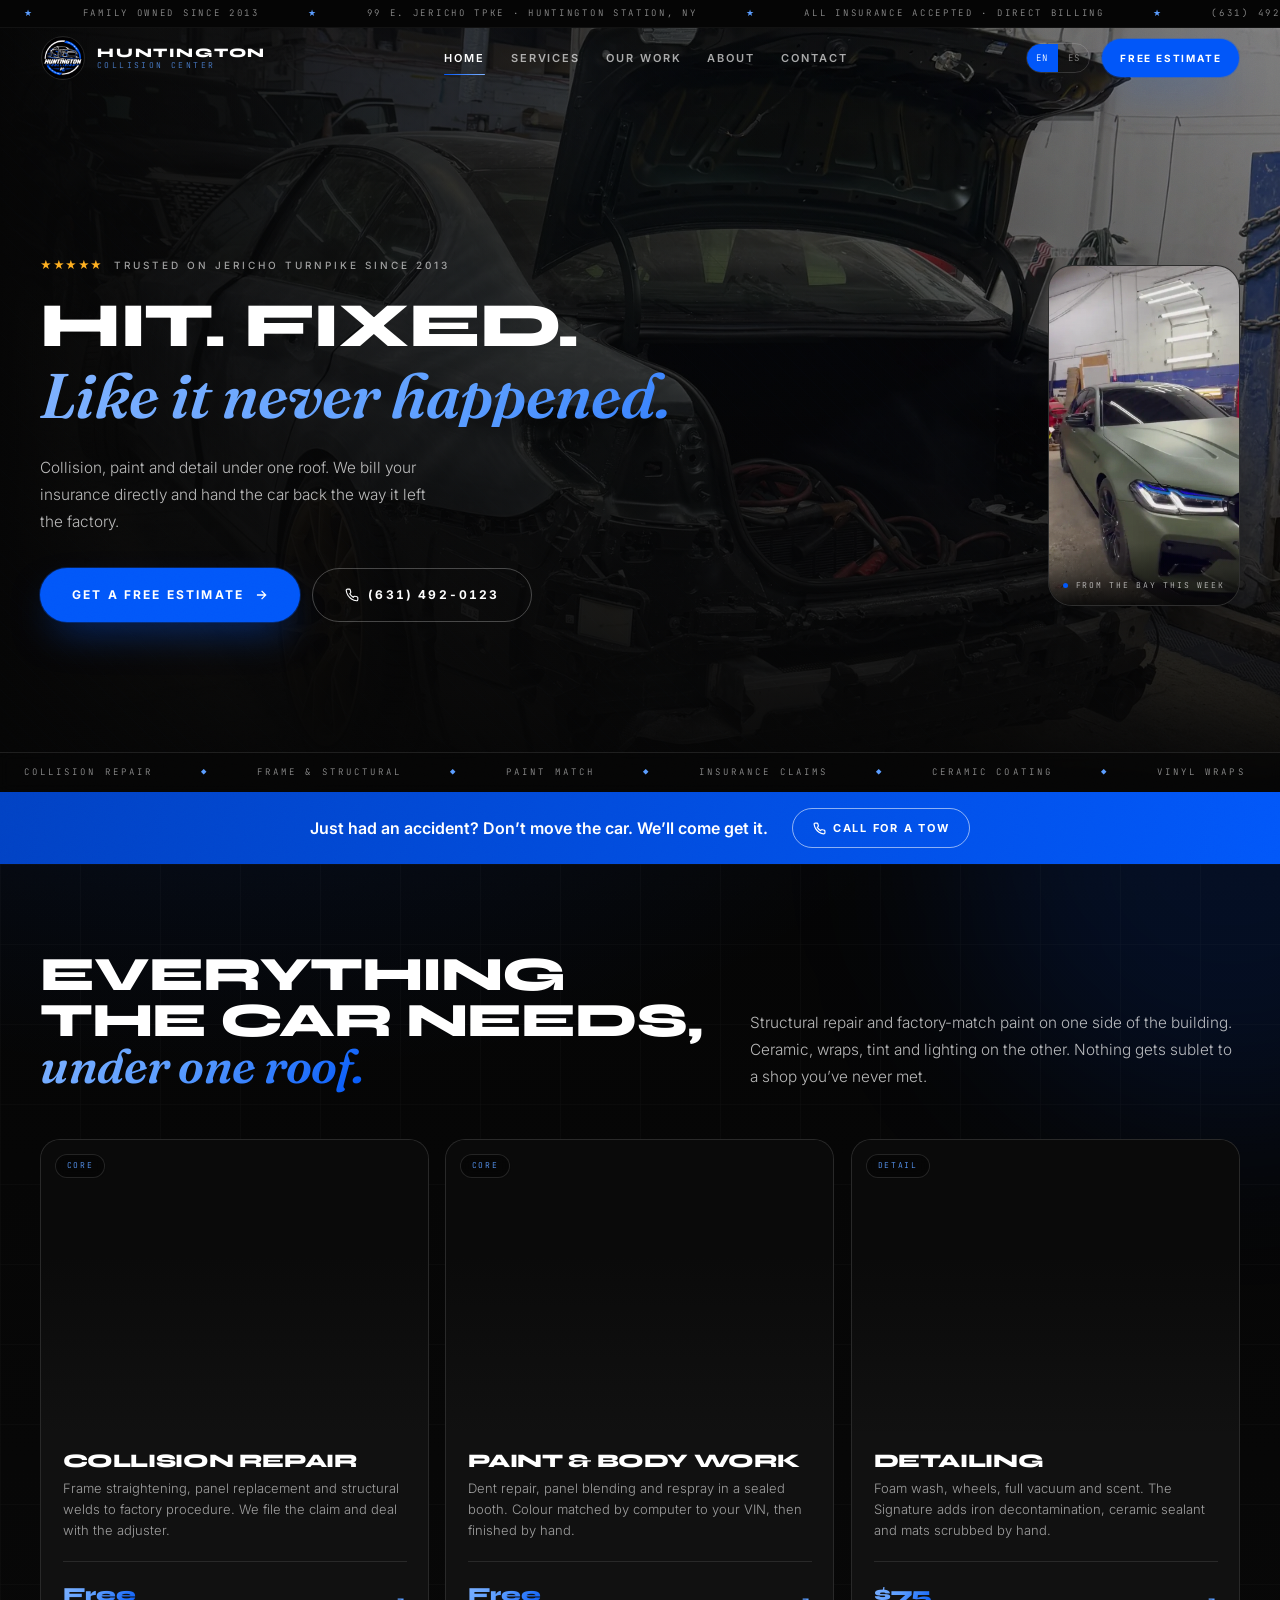
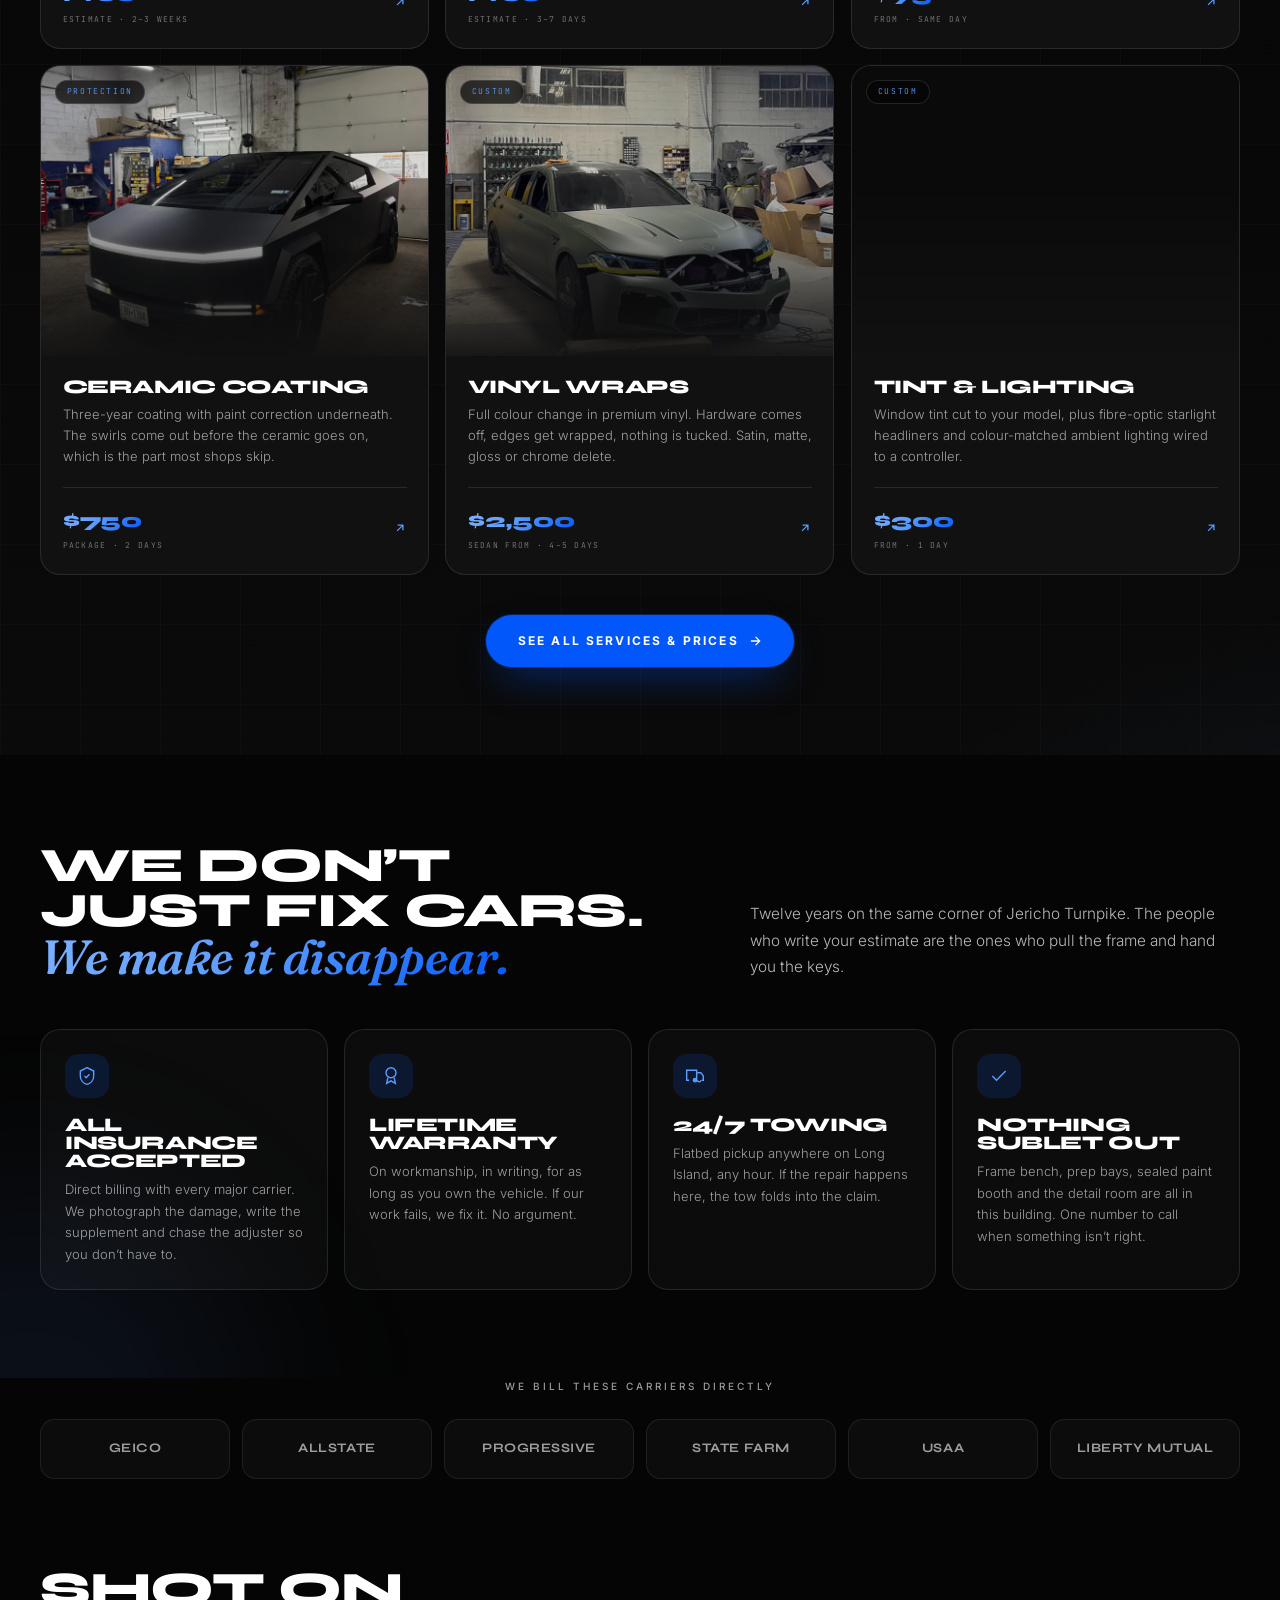
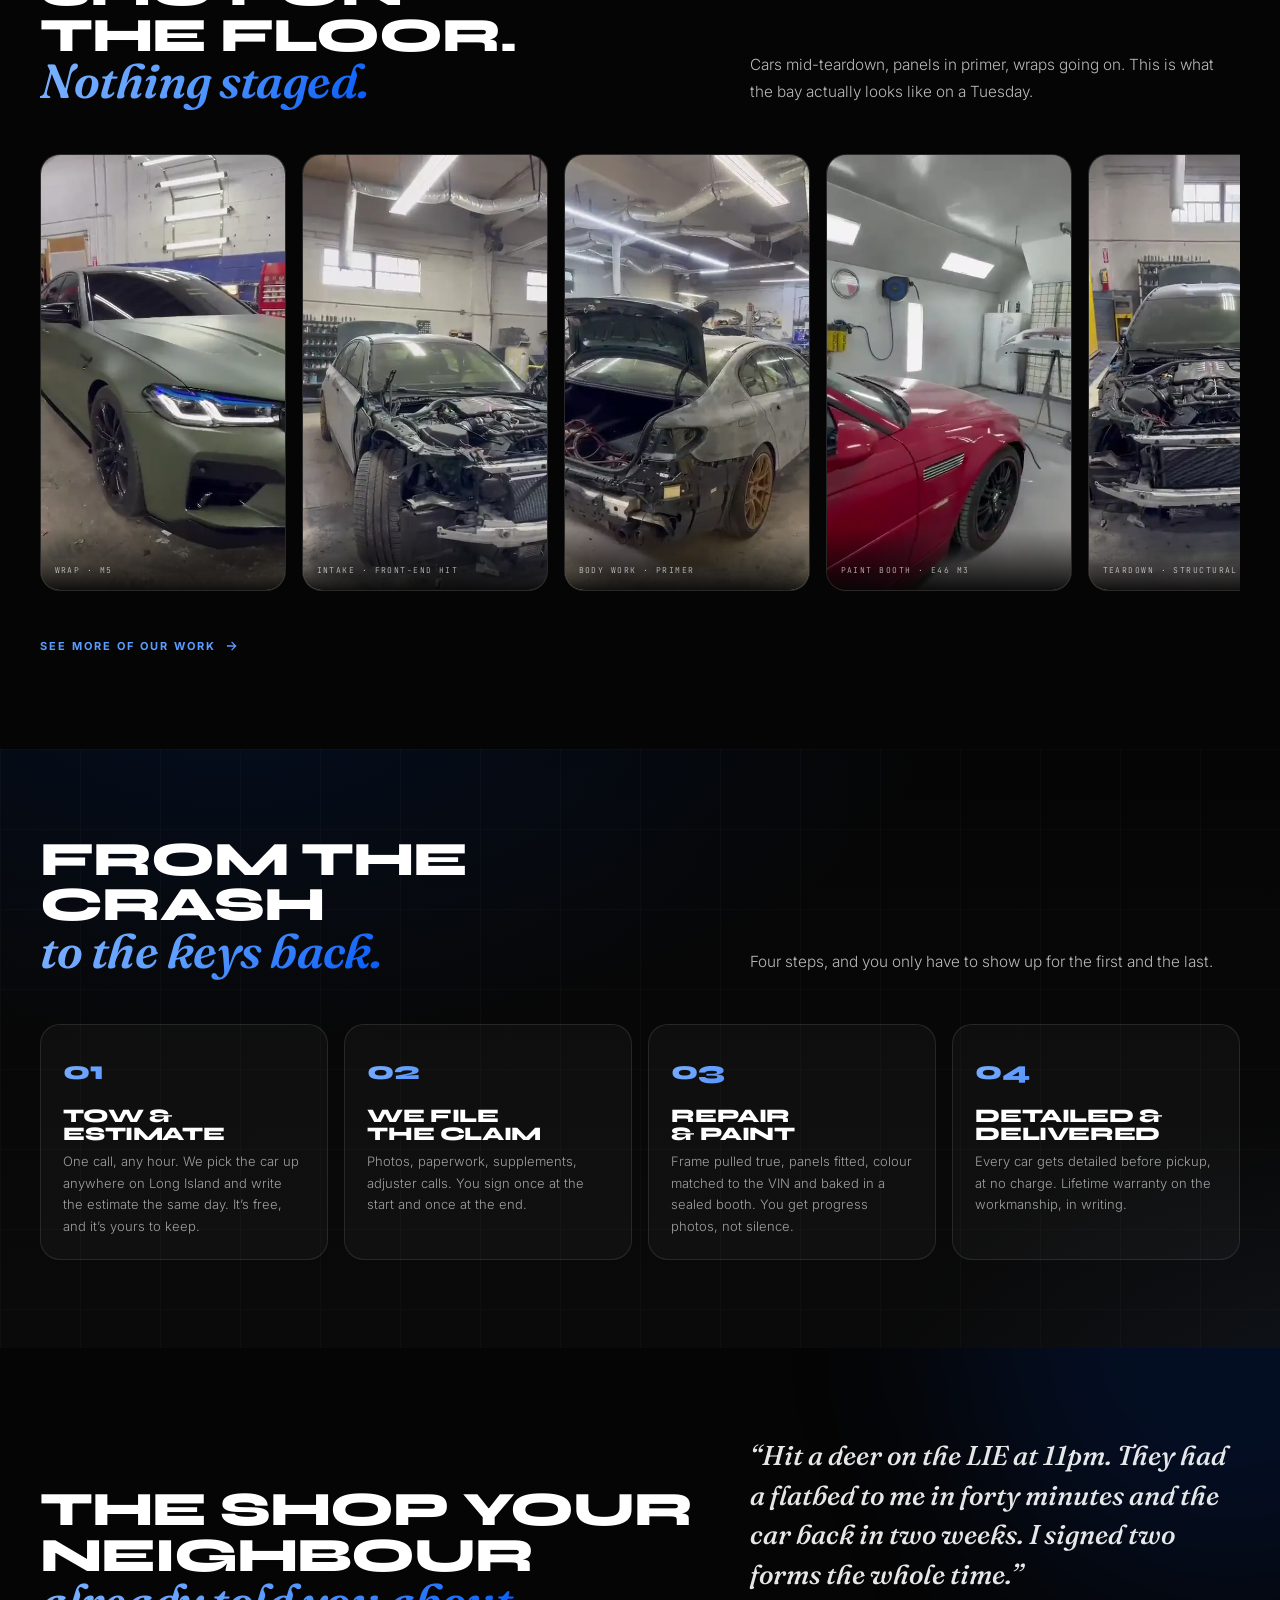
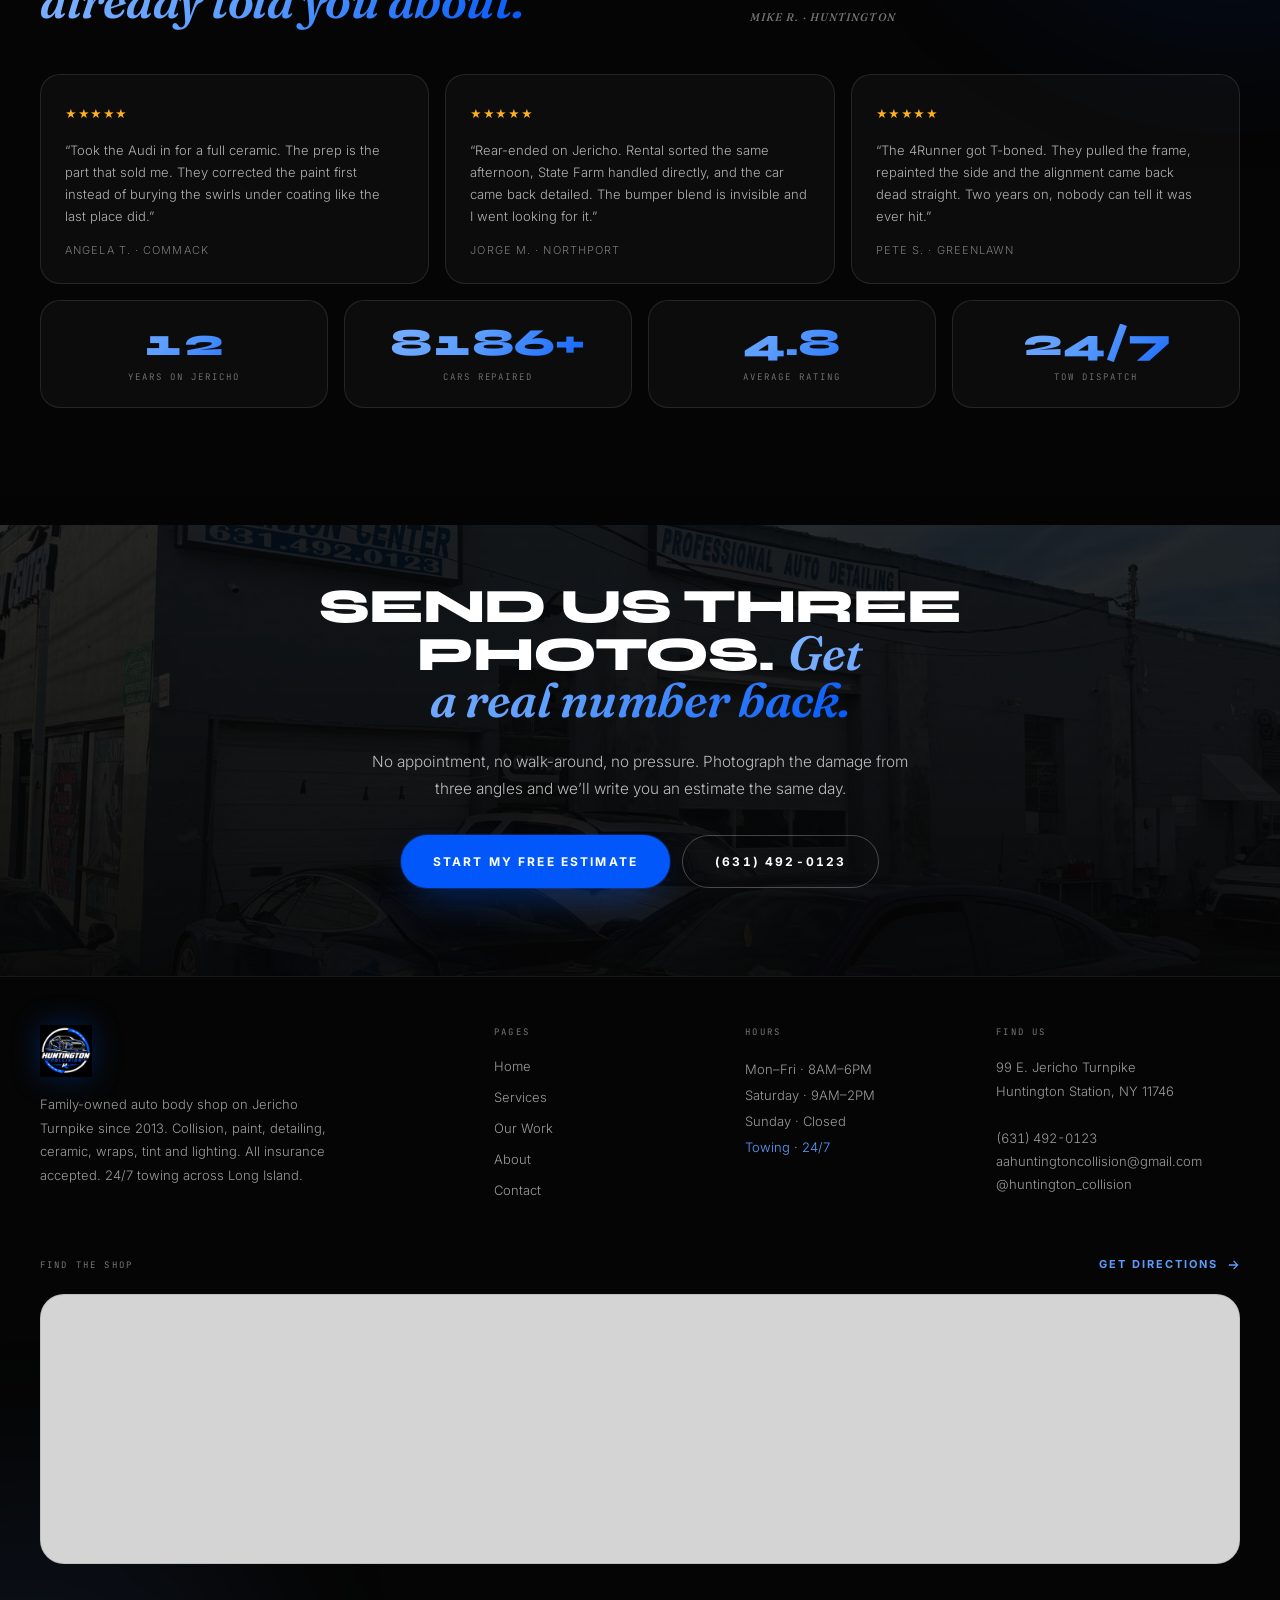
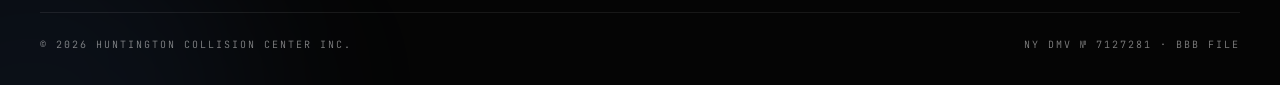
==== commit b213b235: "Rework: adopt the Car- visual language, blue instead of gold The client read the previous pass as un" ====
--- a/index.html
+++ b/index.html
@@ -3,12 +3,12 @@
 <head>
 <meta charset="UTF-8">
 <meta name="viewport" content="width=device-width, initial-scale=1">
-<meta name="theme-color" content="#0A0C13">
-<title>Huntington Collision Center · Auto Body, Paint & Detail · Huntington Station, NY</title>
+<meta name="theme-color" content="#050505">
+<title>Huntington Collision Center · Auto Body, Paint &amp; Detail · Huntington Station, NY</title>
 <meta name="description" content="Family-owned collision center on Jericho Turnpike since 2013. Collision repair, paint, detailing, ceramic coating, wraps and tint. All insurance accepted, direct billing. 24/7 towing across Long Island. (631) 492-0123.">
 <link rel="canonical" href="https://huntingtoncollision.com/">
 <meta property="og:type" content="website">
-<meta property="og:title" content="Huntington Collision Center · Auto Body & Paint · Huntington Station, NY">
+<meta property="og:title" content="Huntington Collision Center · Auto Body &amp; Paint · Huntington Station, NY">
 <meta property="og:description" content="Hit. Fixed. Like it never happened. All insurance accepted, direct billing. 24/7 towing across Long Island.">
 <meta property="og:image" content="https://huntingtoncollision.com/assets/media/photo/shop-sign.webp">
 <link rel="icon" type="image/png" href="assets/brand/logo-180.png">
@@ -16,7 +16,7 @@
 
 <link rel="preconnect" href="https://fonts.googleapis.com">
 <link rel="preconnect" href="https://fonts.gstatic.com" crossorigin>
-<link href="https://fonts.googleapis.com/css2?family=Archivo:wdth,wght@62..125,100..900&family=Martian+Mono:wdth,wght@75..112.5,100..800&display=swap" rel="stylesheet">
+<link href="https://fonts.googleapis.com/css2?family=Fraunces:ital,opsz,wght@1,9..144,400..700&family=Inter:wght@300;400;500;600;700&family=JetBrains+Mono:wght@400;500&family=Syne:wght@600;700;800&display=swap" rel="stylesheet">
 <link rel="stylesheet" href="assets/styles.css">
 <link rel="preload" as="image" href="assets/media/photo/m5-primer-wide.webp" fetchpriority="high">
 
@@ -26,7 +26,7 @@
 </script>
 
 <script type="application/ld+json">
-{"@context":"https://schema.org","@type":"AutoBodyShop","name":"Huntington Collision Center Inc.","url":"https://huntingtoncollision.com/","telephone":"+1-631-492-0123","email":"aahuntingtoncollision@gmail.com","image":"https://huntingtoncollision.com/assets/media/photo/shop-sign.webp","priceRange":"$$","foundingDate":"2013","address":{"@type":"PostalAddress","streetAddress":"99 E. Jericho Turnpike","addressLocality":"Huntington Station","addressRegion":"NY","postalCode":"11746","addressCountry":"US"},"geo":{"@type":"GeoCoordinates","latitude":40.8404,"longitude":-73.4051},"openingHoursSpecification":[{"@type":"OpeningHoursSpecification","dayOfWeek":["Monday","Tuesday","Wednesday","Thursday","Friday"],"opens":"08:00","closes":"18:00"},{"@type":"OpeningHoursSpecification","dayOfWeek":"Saturday","opens":"09:00","closes":"14:00"}],"aggregateRating":{"@type":"AggregateRating","ratingValue":"4.8","reviewCount":"127"},"sameAs":["https://www.instagram.com/huntington_collision/"]}
+{"@context":"https://schema.org","@type":"AutoBodyShop","name":"Huntington Collision Center Inc.","url":"https://huntingtoncollision.com/","telephone":"+1-631-492-0123","email":"aahuntingtoncollision@gmail.com","image":"https://huntingtoncollision.com/assets/media/photo/shop-sign.webp","priceRange":"$$","foundingDate":"2013","address":{"@type":"PostalAddress","streetAddress":"99 E. Jericho Turnpike","addressLocality":"Huntington Station","addressRegion":"NY","postalCode":"11746","addressCountry":"US"},"geo":{"@type":"GeoCoordinates","latitude":40.8285718,"longitude":-73.4065708},"openingHoursSpecification":[{"@type":"OpeningHoursSpecification","dayOfWeek":["Monday","Tuesday","Wednesday","Thursday","Friday"],"opens":"08:00","closes":"18:00"},{"@type":"OpeningHoursSpecification","dayOfWeek":"Saturday","opens":"09:00","closes":"14:00"}],"aggregateRating":{"@type":"AggregateRating","ratingValue":"4.8","reviewCount":"127"},"sameAs":["https://www.instagram.com/huntington_collision/"]}
 </script>
 </head>
 <body>
@@ -41,38 +41,61 @@
      data-en-aria="Loading Huntington Collision Center"
      data-es-aria="Cargando Huntington Collision Center">
   <div class="loader-in">
-    <img class="loader-logo" src="assets/brand/logo.webp" alt="" width="138" height="138" aria-hidden="true">
+    <img class="loader-logo" src="assets/brand/logo.webp" alt="" width="140" height="140" aria-hidden="true">
     <span class="loader-word" translate="no">Huntington Collision</span>
     <span class="loader-bar" aria-hidden="true"><i></i></span>
   </div>
 </div>
 
+<!-- ============ TICKER ============ -->
+<div class="ticker" aria-hidden="true">
+  <div class="ticker-track">
+    <div>
+      <b>★</b><span>Family owned since 2013</span>
+      <b>★</b><span>99 E. Jericho Tpke · Huntington Station, NY</span>
+      <b>★</b><span>All insurance accepted · Direct billing</span>
+      <b>★</b><span>(631) 492-0123</span>
+      <b>★</b><span>24/7 towing across Long Island</span>
+    </div>
+    <div>
+      <b>★</b><span>Family owned since 2013</span>
+      <b>★</b><span>99 E. Jericho Tpke · Huntington Station, NY</span>
+      <b>★</b><span>All insurance accepted · Direct billing</span>
+      <b>★</b><span>(631) 492-0123</span>
+      <b>★</b><span>24/7 towing across Long Island</span>
+    </div>
+  </div>
+</div>
+
 <!-- ============ NAV ============ -->
 <header class="nav">
-  <div class="wrap nav-in">
-    <a href="index.html" class="brand" aria-label="Huntington Collision Center, home">
-      <img src="assets/brand/logo.webp" alt="" width="34" height="34" aria-hidden="true">
-      <span class="brand-txt" translate="no">Huntington<small>Collision Center</small></span>
-    </a>
-
-    <nav class="nav-links" aria-label="Main">
-      <a href="index.html" class="nav-link active" data-en="Home" data-es="Inicio">Home</a>
-      <a href="services.html" class="nav-link" data-en="Services" data-es="Servicios">Services</a>
-      <a href="gallery.html" class="nav-link" data-en="Our Work" data-es="Trabajos">Our Work</a>
-      <a href="about.html" class="nav-link" data-en="About" data-es="Nosotros">About</a>
-      <a href="contact.html" class="nav-link" data-en="Contact" data-es="Contacto">Contact</a>
-    </nav>
-
-    <div class="nav-right">
-      <div class="lang" role="group" aria-label="Language">
-        <button type="button" data-lang="en" aria-pressed="true">EN</button>
-        <button type="button" data-lang="es" aria-pressed="false">ES</button>
-      </div>
-      <a href="#" data-open-quote class="btn btn-primary" data-en="Free Estimate" data-es="Cotizar Gratis">Free Estimate</a>
-      <button type="button" id="burger" class="burger" aria-expanded="false" aria-controls="navPanel"
-              aria-label="Open menu" data-en-aria="Open menu" data-es-aria="Abrir menú">
-        <svg width="24" height="24" viewBox="0 0 24 24" fill="none" stroke="currentColor" stroke-width="1.6" aria-hidden="true"><path d="M3 6h18M3 12h18M3 18h18"/></svg>
-      </button>
+  <div class="nav-shell">
+    <div class="nav-in">
+      <a href="index.html" class="brand" aria-label="Huntington Collision Center, home">
+        <span class="brand-mark"><img src="assets/brand/logo.webp" alt="" width="40" height="40" aria-hidden="true"></span>
+        <span class="brand-txt" translate="no"><b>Huntington</b><small>Collision Center</small></span>
+      </a>
+
+      <nav class="nav-links" aria-label="Main">
+        <a href="index.html" class="nav-link active" data-en="Home" data-es="Inicio">Home</a>
+        <a href="services.html" class="nav-link" data-en="Services" data-es="Servicios">Services</a>
+        <a href="gallery.html" class="nav-link" data-en="Our Work" data-es="Trabajos">Our Work</a>
+        <a href="about.html" class="nav-link" data-en="About" data-es="Nosotros">About</a>
+        <a href="contact.html" class="nav-link" data-en="Contact" data-es="Contacto">Contact</a>
+      </nav>
+
+      <div class="nav-right">
+        <div class="lang" role="group" aria-label="Language">
+          <button type="button" data-lang="en" aria-pressed="true">EN</button>
+          <button type="button" data-lang="es" aria-pressed="false">ES</button>
+        </div>
+        <a href="#" data-open-quote class="btn btn-primary btn-sm shine magnetic nav-cta"
+           data-en="Free Estimate" data-es="Cotizar Gratis">Free Estimate</a>
+        <button type="button" id="burger" class="burger" aria-expanded="false" aria-controls="navPanel"
+                aria-label="Open menu" data-en-aria="Open menu" data-es-aria="Abrir menú">
+          <svg width="22" height="22" viewBox="0 0 24 24" fill="none" stroke="currentColor" stroke-width="1.6" aria-hidden="true"><path d="M3 6h18M3 12h18M3 18h18"/></svg>
+        </button>
+      </div>
     </div>
   </div>
 
@@ -89,87 +112,68 @@
 
 <!-- ============ HERO ============ -->
 <section class="hero">
-  <div class="hero-media">
-    <img src="assets/media/photo/m5-primer-wide.webp"
-         alt="The Huntington Collision shop floor with a BMW M5 in primer mid-repair"
+  <div class="hero-media" aria-hidden="true">
+    <img src="assets/media/photo/m5-primer-wide.webp" alt=""
          width="1600" height="2134" fetchpriority="high" decoding="async">
   </div>
   <div class="hero-scrim" aria-hidden="true"></div>
+  <div class="hero-stripes diagonal-stripes" aria-hidden="true"></div>
 
   <div class="wrap hero-body">
-   <div>
-    <p class="live">
-      <span class="dot" aria-hidden="true"></span>
-      <span data-en="Open today · 8AM–6PM · Jericho Turnpike" data-es="Abierto hoy · 8AM–6PM · Jericho Turnpike">Open today · 8AM–6PM · Jericho Turnpike</span>
-    </p>
-
-    <h1 class="display h-hero">
-      <span class="mask"><span data-en="Hit. Fixed." data-es="Chocado. Listo.">Hit. Fixed.</span></span>
-      <span class="mask"><span class="blue" data-en="Like it never happened." data-es="Como si nada.">Like it never happened.</span></span>
-    </h1>
-
-    <p class="lede rise"
-       data-en="Collision, paint and detail on Jericho Turnpike since 2013. We bill your insurance directly and hand the car back the way it left the factory."
-       data-es="Colisión, pintura y detallado en Jericho Turnpike desde 2013. Facturamos directo a tu aseguradora y te entregamos el carro como salió de fábrica.">
-      Collision, paint and detail on Jericho Turnpike since 2013. We bill your insurance directly and hand the car back the way it left the factory.
-    </p>
-
-    <div class="hero-cta rise">
-      <a href="#" data-open-quote class="btn btn-primary btn-lg">
-        <span data-en="Send Photos, Get an Estimate" data-es="Manda Fotos, Recibe Cotización">Send Photos, Get an Estimate</span>
-        <svg width="15" height="15" viewBox="0 0 24 24" fill="none" stroke="currentColor" stroke-width="2" aria-hidden="true"><path d="M5 12h14M13 5l7 7-7 7"/></svg>
-      </a>
-      <a href="tel:+16314920123" class="btn btn-ghost btn-lg">
-        <svg width="15" height="15" viewBox="0 0 24 24" fill="none" stroke="currentColor" stroke-width="1.9" aria-hidden="true"><path d="M22 16.9v3a2 2 0 0 1-2.2 2 19.8 19.8 0 0 1-8.6-3.1 19.5 19.5 0 0 1-6-6A19.8 19.8 0 0 1 2.1 4.2 2 2 0 0 1 4.1 2h3a2 2 0 0 1 2 1.7c.1 1 .4 1.9.7 2.8a2 2 0 0 1-.5 2.1L8.1 9.9a16 16 0 0 0 6 6l1.3-1.3a2 2 0 0 1 2.1-.4c.9.3 1.8.6 2.8.7a2 2 0 0 1 1.7 2z"/></svg>
-        <span class="num">(631)&nbsp;492-0123</span>
-      </a>
-    </div>
-   </div>
-
-   <!-- Vídeo del taller a su formato nativo (se grabó vertical) -->
-   <div class="hero-reel rise">
-     <video data-auto muted loop playsinline preload="metadata"
-            poster="assets/media/video/hero-bay.webp" width="576" height="1024"
-            aria-label="Satin green BMW M5 on the Huntington Collision shop floor"
-            data-en-aria="Satin green BMW M5 on the Huntington Collision shop floor"
-            data-es-aria="BMW M5 verde satinado en el taller de Huntington Collision">
-       <source src="assets/media/video/hero-bay.mp4" type="video/mp4">
-     </video>
-     <span class="hero-reel-tag" data-en="From the bay this week" data-es="Del taller esta semana">From the bay this week</span>
-   </div>
-  </div>
-
-  <div class="hero-trust">
-    <div class="wrap">
-      <div class="hero-trust-in">
-        <div>
-          <svg width="19" height="19" viewBox="0 0 24 24" fill="none" stroke="currentColor" stroke-width="1.6" aria-hidden="true"><path d="M12 2 4 6v6c0 5 3.4 9 8 10 4.6-1 8-5 8-10V6z"/><path d="m9 12 2 2 4-4"/></svg>
-          <div>
-            <b data-en="All insurance accepted" data-es="Todos los seguros">All insurance accepted</b>
-            <span data-en="Direct billing, claim filed for you" data-es="Facturación directa, reclamo incluido">Direct billing, claim filed for you</span>
-          </div>
-        </div>
-        <div>
-          <svg width="19" height="19" viewBox="0 0 24 24" fill="none" stroke="currentColor" stroke-width="1.6" aria-hidden="true"><circle cx="12" cy="8" r="6"/><path d="m8.2 13.9-1.4 7 5.2-3.1 5.2 3.1-1.4-7"/></svg>
-          <div>
-            <b data-en="Lifetime warranty" data-es="Garantía de por vida">Lifetime warranty</b>
-            <span data-en="On workmanship, in writing" data-es="En mano de obra, por escrito">On workmanship, in writing</span>
-          </div>
-        </div>
-        <div>
-          <svg width="19" height="19" viewBox="0 0 24 24" fill="none" stroke="currentColor" stroke-width="1.6" aria-hidden="true"><path d="M10 17h4V5H2v12h3m5 0a2 2 0 1 0 4 0m-4 0a2 2 0 1 1 4 0m1-9h4l3 4v5h-2m-5 0a2 2 0 1 0 4 0"/></svg>
-          <div>
-            <b data-en="24/7 towing" data-es="Grúa 24/7">24/7 towing</b>
-            <span data-en="Anywhere on Long Island" data-es="En todo Long Island">Anywhere on Long Island</span>
-          </div>
-        </div>
-        <div>
-          <svg width="19" height="19" viewBox="0 0 24 24" fill="none" stroke="currentColor" stroke-width="1.6" aria-hidden="true"><path d="M20 6 9 17l-5-5"/></svg>
-          <div>
-            <b data-en="Licensed since 2013" data-es="Licenciados desde 2013">Licensed since 2013</b>
-            <span class="num" translate="no">NY DMV № 7127281</span>
-          </div>
-        </div>
+    <div>
+      <p class="kicker rise">
+        <span class="stars" aria-hidden="true">★★★★★</span>
+        <span data-en="Trusted on Jericho Turnpike since 2013" data-es="De confianza en Jericho Turnpike desde 2013">Trusted on Jericho Turnpike since 2013</span>
+      </p>
+
+      <h1 class="display h-hero" style="margin-top:1.1rem">
+        <span class="mask"><span data-en="Hit. Fixed." data-es="Chocado. Listo.">Hit. Fixed.</span></span>
+        <span class="mask"><span class="accent gradient-text" data-en="Like it never happened." data-es="Como si nada.">Like it never happened.</span></span>
+      </h1>
+
+      <p class="lede rise"
+         data-en="Collision, paint and detail under one roof. We bill your insurance directly and hand the car back the way it left the factory."
+         data-es="Colisión, pintura y detallado bajo un mismo techo. Facturamos directo a tu aseguradora y te entregamos el carro como salió de fábrica.">
+        Collision, paint and detail under one roof. We bill your insurance directly and hand the car back the way it left the factory.
+      </p>
+
+      <div class="hero-cta rise">
+        <a href="#" data-open-quote class="btn btn-primary btn-lg shine magnetic">
+          <span data-en="Get a Free Estimate" data-es="Cotización Gratis">Get a Free Estimate</span>
+          <svg width="14" height="14" viewBox="0 0 24 24" fill="none" stroke="currentColor" stroke-width="2.2" aria-hidden="true"><path d="M5 12h14M13 5l7 7-7 7"/></svg>
+        </a>
+        <a href="tel:+16314920123" class="btn btn-ghost btn-lg magnetic">
+          <svg width="14" height="14" viewBox="0 0 24 24" fill="none" stroke="currentColor" stroke-width="1.9" aria-hidden="true"><path d="M22 16.9v3a2 2 0 0 1-2.2 2 19.8 19.8 0 0 1-8.6-3.1 19.5 19.5 0 0 1-6-6A19.8 19.8 0 0 1 2.1 4.2 2 2 0 0 1 4.1 2h3a2 2 0 0 1 2 1.7c.1 1 .4 1.9.7 2.8a2 2 0 0 1-.5 2.1L8.1 9.9a16 16 0 0 0 6 6l1.3-1.3a2 2 0 0 1 2.1-.4c.9.3 1.8.6 2.8.7a2 2 0 0 1 1.7 2z"/></svg>
+          <span class="num">(631)&nbsp;492-0123</span>
+        </a>
+      </div>
+    </div>
+
+    <div class="hero-reel rise tilt sheen" data-tilt="5">
+      <div class="tilt-in" style="height:100%">
+        <video data-auto muted loop playsinline preload="metadata"
+               poster="assets/media/video/hero-bay.webp" width="576" height="1024"
+               aria-label="Satin green BMW M5 on the Huntington Collision shop floor"
+               data-en-aria="Satin green BMW M5 on the Huntington Collision shop floor"
+               data-es-aria="BMW M5 verde satinado en el taller de Huntington Collision">
+          <source src="assets/media/video/hero-bay.mp4" type="video/mp4">
+        </video>
+        <span class="hero-reel-tag" data-en="From the bay this week" data-es="Del taller esta semana">From the bay this week</span>
+      </div>
+    </div>
+  </div>
+
+  <div class="hero-marquee" aria-hidden="true">
+    <div class="ticker-track">
+      <div>
+        <span>Collision Repair</span><b>◆</b><span>Frame &amp; Structural</span><b>◆</b><span>Paint Match</span><b>◆</b>
+        <span>Insurance Claims</span><b>◆</b><span>Ceramic Coating</span><b>◆</b><span>Vinyl Wraps</span><b>◆</b>
+        <span>Window Tint</span><b>◆</b><span>Detailing</span><b>◆</b><span>Starlights</span><b>◆</b><span>24/7 Towing</span><b>◆</b>
+      </div>
+      <div>
+        <span>Collision Repair</span><b>◆</b><span>Frame &amp; Structural</span><b>◆</b><span>Paint Match</span><b>◆</b>
+        <span>Insurance Claims</span><b>◆</b><span>Ceramic Coating</span><b>◆</b><span>Vinyl Wraps</span><b>◆</b>
+        <span>Window Tint</span><b>◆</b><span>Detailing</span><b>◆</b><span>Starlights</span><b>◆</b><span>24/7 Towing</span><b>◆</b>
       </div>
     </div>
   </div>
@@ -179,28 +183,23 @@
 <section class="urgent" aria-labelledby="urgent-h">
   <div class="wrap urgent-in">
     <p id="urgent-h" data-en="Just had an accident? Don’t move the car. We’ll come get it." data-es="¿Acabas de chocar? No muevas el carro. Nosotros lo recogemos.">Just had an accident? Don’t move the car. We’ll come get it.</p>
-    <a href="tel:+16314920123">
-      <svg width="14" height="14" viewBox="0 0 24 24" fill="none" stroke="currentColor" stroke-width="2" aria-hidden="true"><path d="M22 16.9v3a2 2 0 0 1-2.2 2 19.8 19.8 0 0 1-8.6-3.1 19.5 19.5 0 0 1-6-6A19.8 19.8 0 0 1 2.1 4.2 2 2 0 0 1 4.1 2h3a2 2 0 0 1 2 1.7c.1 1 .4 1.9.7 2.8a2 2 0 0 1-.5 2.1L8.1 9.9a16 16 0 0 0 6 6l1.3-1.3a2 2 0 0 1 2.1-.4c.9.3 1.8.6 2.8.7a2 2 0 0 1 1.7 2z"/></svg>
-      <span data-en="Call for a tow now" data-es="Llamar por grúa ahora">Call for a tow now</span>
+    <a href="tel:+16314920123" class="magnetic">
+      <svg width="13" height="13" viewBox="0 0 24 24" fill="none" stroke="currentColor" stroke-width="2.2" aria-hidden="true"><path d="M22 16.9v3a2 2 0 0 1-2.2 2 19.8 19.8 0 0 1-8.6-3.1 19.5 19.5 0 0 1-6-6A19.8 19.8 0 0 1 2.1 4.2 2 2 0 0 1 4.1 2h3a2 2 0 0 1 2 1.7c.1 1 .4 1.9.7 2.8a2 2 0 0 1-.5 2.1L8.1 9.9a16 16 0 0 0 6 6l1.3-1.3a2 2 0 0 1 2.1-.4c.9.3 1.8.6 2.8.7a2 2 0 0 1 1.7 2z"/></svg>
+      <span data-en="Call for a tow" data-es="Llamar por grúa">Call for a tow</span>
     </a>
   </div>
 </section>
 
-<!-- ============ MARQUEE ============ -->
-<div class="marquee-wrap" aria-hidden="true">
-  <div class="marquee">
-    <span>Collision Repair</span><span>Frame &amp; Structural</span><span>Paint Match</span><span>Insurance Claims</span><span>Ceramic Coating</span><span>Vinyl Wraps</span><span>Window Tint</span><span>Detailing</span><span>Ambient Lighting</span><span>Starlights</span><span>24/7 Towing</span>
-    <span>Collision Repair</span><span>Frame &amp; Structural</span><span>Paint Match</span><span>Insurance Claims</span><span>Ceramic Coating</span><span>Vinyl Wraps</span><span>Window Tint</span><span>Detailing</span><span>Ambient Lighting</span><span>Starlights</span><span>24/7 Towing</span>
-  </div>
-</div>
-
 <!-- ============ SERVICIOS ============ -->
-<section class="section" aria-labelledby="svc-h">
+<section class="section noise-bg" aria-labelledby="svc-h">
+  <div class="blob blob-a" aria-hidden="true"></div>
+  <div class="grid-lines" aria-hidden="true"></div>
+
   <div class="wrap">
-    <div class="head-split rise">
+    <div class="head rise">
       <h2 id="svc-h" class="display h-1">
-        <span data-en="Everything the car needs," data-es="Todo lo que el carro necesita,">Everything the car needs,</span>
-        <span class="blue" data-en="under one roof." data-es="bajo un mismo techo.">under one roof.</span>
+        <span data-en="Everything the car needs," data-es="Todo lo que el carro necesita,">Everything the car needs,</span><br>
+        <span class="accent gradient-text" data-en="under one roof." data-es="bajo un mismo techo.">under one roof.</span>
       </h2>
       <p class="lede"
          data-en="Structural repair and factory-match paint on one side of the building. Ceramic, wraps, tint and lighting on the other. Nothing gets sublet to a shop you’ve never met."
@@ -209,119 +208,209 @@
       </p>
     </div>
 
-    <div class="spec-layout">
-      <div>
-        <ul class="spec">
-          <li class="spec-row" data-spec="collision" data-spec-label="Collision · frame &amp; panel">
-            <div class="spec-body">
-              <h3 class="spec-name" data-en="Collision Repair" data-es="Reparación de Colisión">Collision Repair</h3>
-              <p class="spec-desc" data-en="Frame straightening, panel replacement and structural welds to factory procedure. We file the claim, write the supplements and deal with the adjuster." data-es="Enderezado de chasis, cambio de paneles y soldadura estructural según procedimiento de fábrica. Nosotros abrimos el reclamo, escribimos los suplementos y lidiamos con el ajustador.">Frame straightening, panel replacement and structural welds to factory procedure. We file the claim, write the supplements and deal with the adjuster.</p>
+    <div class="cards rise-kids" style="grid-template-columns:repeat(auto-fit,minmax(min(100%,290px),1fr))">
+
+      <article class="svc-card tilt sheen" data-tilt="4">
+        <div class="tilt-in">
+          <div class="svc-media">
+            <img src="assets/media/photo/collision-frontend.webp" alt="Black sedan with the front end crushed, waiting for teardown" width="1600" height="2134" loading="lazy" decoding="async">
+            <span class="svc-tag" data-en="Core" data-es="Núcleo">Core</span>
+          </div>
+          <div class="svc-body">
+            <h3 class="display h-3" data-en="Collision Repair" data-es="Reparación de Colisión">Collision Repair</h3>
+            <p data-en="Frame straightening, panel replacement and structural welds to factory procedure. We file the claim and deal with the adjuster." data-es="Enderezado de chasis, cambio de paneles y soldadura estructural según procedimiento de fábrica. Abrimos el reclamo y lidiamos con el ajustador.">Frame straightening, panel replacement and structural welds to factory procedure. We file the claim and deal with the adjuster.</p>
+            <div class="svc-foot">
+              <span>
+                <span class="svc-price gradient-text" data-en="Free" data-es="Gratis">Free</span>
+                <span class="svc-time" data-en="Estimate · 2–3 weeks" data-es="Cotización · 2–3 semanas">Estimate · 2–3 weeks</span>
+              </span>
+              <a href="services.html#collision" class="link-arrow" aria-label="Collision repair details" data-es-aria="Detalles de reparación de colisión">
+                <svg width="14" height="14" viewBox="0 0 24 24" fill="none" stroke="currentColor" stroke-width="2.2" aria-hidden="true"><path d="M7 17 17 7M8 7h9v9"/></svg>
+              </a>
             </div>
-            <span class="spec-price">
-              <small data-en="Estimate" data-es="Cotización">Estimate</small>
-              <span data-en="Free" data-es="Gratis">Free</span>
-              <span class="spec-time num" data-en="2–3 weeks in shop" data-es="2–3 semanas en taller">2–3 weeks in shop</span>
-            </span>
-          </li>
-
-          <li class="spec-row" data-spec="paint" data-spec-label="Paint · sealed booth">
-            <div class="spec-body">
-              <h3 class="spec-name" data-en="Paint &amp; Body Work" data-es="Pintura y Carrocería">Paint &amp; Body Work</h3>
-              <p class="spec-desc" data-en="Dent repair, panel blending and full or partial respray in a sealed booth. Computer-matched to your VIN so the new panel disappears into the old one." data-es="Reparación de abolladuras, mezclado de paneles y repintado total o parcial en cabina sellada. Color igualado por computadora a tu VIN para que el panel nuevo desaparezca en el viejo.">Dent repair, panel blending and full or partial respray in a sealed booth. Computer-matched to your VIN so the new panel disappears into the old one.</p>
+          </div>
+        </div>
+      </article>
+
+      <article class="svc-card tilt sheen" data-tilt="4">
+        <div class="tilt-in">
+          <div class="svc-media">
+            <img src="assets/media/photo/m5-primer-rear.webp" alt="BMW M5 rear quarter sanded to bare primer" width="1600" height="2134" loading="lazy" decoding="async">
+            <span class="svc-tag" data-en="Core" data-es="Núcleo">Core</span>
+          </div>
+          <div class="svc-body">
+            <h3 class="display h-3" data-en="Paint &amp; Body Work" data-es="Pintura y Carrocería">Paint &amp; Body Work</h3>
+            <p data-en="Dent repair, panel blending and respray in a sealed booth. Colour matched by computer to your VIN, then finished by hand." data-es="Reparación de abolladuras, mezclado de paneles y repintado en cabina sellada. Color igualado por computadora a tu VIN y acabado a mano.">Dent repair, panel blending and respray in a sealed booth. Colour matched by computer to your VIN, then finished by hand.</p>
+            <div class="svc-foot">
+              <span>
+                <span class="svc-price gradient-text" data-en="Free" data-es="Gratis">Free</span>
+                <span class="svc-time" data-en="Estimate · 3–7 days" data-es="Cotización · 3–7 días">Estimate · 3–7 days</span>
+              </span>
+              <a href="services.html#collision" class="link-arrow" aria-label="Paint and body details" data-es-aria="Detalles de pintura y carrocería">
+                <svg width="14" height="14" viewBox="0 0 24 24" fill="none" stroke="currentColor" stroke-width="2.2" aria-hidden="true"><path d="M7 17 17 7M8 7h9v9"/></svg>
+              </a>
             </div>
-            <span class="spec-price">
-              <small data-en="Estimate" data-es="Cotización">Estimate</small>
-              <span data-en="Free" data-es="Gratis">Free</span>
-              <span class="spec-time num" data-en="3–7 days in shop" data-es="3–7 días en taller">3–7 days in shop</span>
-            </span>
-          </li>
-
-          <li class="spec-row" data-spec="detail" data-spec-label="Detail · Special &amp; Signature">
-            <div class="spec-body">
-              <h3 class="spec-name" data-en="Detailing" data-es="Detallado">Detailing</h3>
-              <p class="spec-desc" data-en="Special: foam wash, wheels and tires, full vacuum, scent. Signature adds iron decontamination, ceramic sealant and mats scrubbed by hand." data-es="Special: lavado en espuma, rines y llantas, aspirado completo, aroma. Signature añade descontaminación de hierro, sellador cerámico y tapetes tallados a mano.">Special: foam wash, wheels and tires, full vacuum, scent. Signature adds iron decontamination, ceramic sealant and mats scrubbed by hand.</p>
+          </div>
+        </div>
+      </article>
+
+      <article class="svc-card tilt sheen" data-tilt="4">
+        <div class="tilt-in">
+          <div class="svc-media">
+            <img src="assets/media/photo/e63-winter-lot.webp" alt="Matte black Mercedes-AMG E63 outside the shop" width="1600" height="2134" loading="lazy" decoding="async">
+            <span class="svc-tag" data-en="Detail" data-es="Detalle">Detail</span>
+          </div>
+          <div class="svc-body">
+            <h3 class="display h-3" data-en="Detailing" data-es="Detallado">Detailing</h3>
+            <p data-en="Foam wash, wheels, full vacuum and scent. The Signature adds iron decontamination, ceramic sealant and mats scrubbed by hand." data-es="Lavado en espuma, rines, aspirado completo y aroma. El Signature añade descontaminación de hierro, sellador cerámico y tapetes tallados a mano.">Foam wash, wheels, full vacuum and scent. The Signature adds iron decontamination, ceramic sealant and mats scrubbed by hand.</p>
+            <div class="svc-foot">
+              <span>
+                <span class="svc-price gradient-text num">$75</span>
+                <span class="svc-time" data-en="From · Same day" data-es="Desde · Mismo día">From · Same day</span>
+              </span>
+              <a href="services.html#detail" class="link-arrow" aria-label="Detailing details" data-es-aria="Detalles de detallado">
+                <svg width="14" height="14" viewBox="0 0 24 24" fill="none" stroke="currentColor" stroke-width="2.2" aria-hidden="true"><path d="M7 17 17 7M8 7h9v9"/></svg>
+              </a>
             </div>
-            <span class="spec-price num">
-              <small data-en="From" data-es="Desde">From</small>
-              $75
-              <span class="spec-time" data-en="Same day" data-es="Mismo día">Same day</span>
-            </span>
-          </li>
-
-          <li class="spec-row" data-spec="ceramic" data-spec-label="Ceramic · 3-year coating">
-            <div class="spec-body">
-              <h3 class="spec-name" data-en="Ceramic Coating" data-es="Recubrimiento Cerámico">Ceramic Coating</h3>
-              <p class="spec-desc" data-en="Three-year coating with paint correction underneath. The swirls come out before the ceramic goes on, which is the part most shops skip." data-es="Recubrimiento de tres años con corrección de pintura debajo. Los remolinos salen antes de aplicar el cerámico, que es la parte que la mayoría de talleres se salta.">Three-year coating with paint correction underneath. The swirls come out before the ceramic goes on, which is the part most shops skip.</p>
+          </div>
+        </div>
+      </article>
+
+      <article class="svc-card tilt sheen" data-tilt="4">
+        <div class="tilt-in">
+          <div class="svc-media">
+            <img src="assets/media/photo/cybertruck-matte.webp" alt="Tesla Cybertruck in a matte black wrap inside the shop" width="1600" height="2134" loading="lazy" decoding="async">
+            <span class="svc-tag" data-en="Protection" data-es="Protección">Protection</span>
+          </div>
+          <div class="svc-body">
+            <h3 class="display h-3" data-en="Ceramic Coating" data-es="Cerámico">Ceramic Coating</h3>
+            <p data-en="Three-year coating with paint correction underneath. The swirls come out before the ceramic goes on, which is the part most shops skip." data-es="Recubrimiento de tres años con corrección de pintura debajo. Los remolinos salen antes de aplicar el cerámico, la parte que casi todos se saltan.">Three-year coating with paint correction underneath. The swirls come out before the ceramic goes on, which is the part most shops skip.</p>
+            <div class="svc-foot">
+              <span>
+                <span class="svc-price gradient-text num">$750</span>
+                <span class="svc-time" data-en="Package · 2 days" data-es="Paquete · 2 días">Package · 2 days</span>
+              </span>
+              <a href="services.html#detail" class="link-arrow" aria-label="Ceramic coating details" data-es-aria="Detalles de cerámico">
+                <svg width="14" height="14" viewBox="0 0 24 24" fill="none" stroke="currentColor" stroke-width="2.2" aria-hidden="true"><path d="M7 17 17 7M8 7h9v9"/></svg>
+              </a>
             </div>
-            <span class="spec-price num">
-              <small data-en="Package" data-es="Paquete">Package</small>
-              $750
-              <span class="spec-time" data-en="2 days in shop" data-es="2 días en taller">2 days in shop</span>
-            </span>
-          </li>
-
-          <li class="spec-row" data-spec="wraps" data-spec-label="Wraps · full colour change">
-            <div class="spec-body">
-              <h3 class="spec-name" data-en="Vinyl Wraps" data-es="Vinilos">Vinyl Wraps</h3>
-              <p class="spec-desc" data-en="Full colour change in premium vinyl, wrapped edges, hardware off. Satin, matte, gloss or chrome delete. Book a consult and see the swatches in person." data-es="Cambio de color completo en vinilo premium, bordes envueltos, herrajes desmontados. Satinado, mate, brillante o chrome delete. Agenda una consulta y ve las muestras en persona.">Full colour change in premium vinyl, wrapped edges, hardware off. Satin, matte, gloss or chrome delete. Book a consult and see the swatches in person.</p>
+          </div>
+        </div>
+      </article>
+
+      <article class="svc-card tilt sheen" data-tilt="4">
+        <div class="tilt-in">
+          <div class="svc-media">
+            <img src="assets/media/photo/m5-green-frontend.webp" alt="Matte military green BMW M5 mid-wrap" width="1600" height="2844" loading="lazy" decoding="async">
+            <span class="svc-tag" data-en="Custom" data-es="Custom">Custom</span>
+          </div>
+          <div class="svc-body">
+            <h3 class="display h-3" data-en="Vinyl Wraps" data-es="Vinilos">Vinyl Wraps</h3>
+            <p data-en="Full colour change in premium vinyl. Hardware comes off, edges get wrapped, nothing is tucked. Satin, matte, gloss or chrome delete." data-es="Cambio de color completo en vinilo premium. Los herrajes se desmontan, los bordes se envuelven. Satinado, mate, brillante o chrome delete.">Full colour change in premium vinyl. Hardware comes off, edges get wrapped, nothing is tucked. Satin, matte, gloss or chrome delete.</p>
+            <div class="svc-foot">
+              <span>
+                <span class="svc-price gradient-text num">$2,500</span>
+                <span class="svc-time" data-en="Sedan from · 4–5 days" data-es="Sedán desde · 4–5 días">Sedan from · 4–5 days</span>
+              </span>
+              <a href="services.html#style" class="link-arrow" aria-label="Vinyl wrap details" data-es-aria="Detalles de vinilos">
+                <svg width="14" height="14" viewBox="0 0 24 24" fill="none" stroke="currentColor" stroke-width="2.2" aria-hidden="true"><path d="M7 17 17 7M8 7h9v9"/></svg>
+              </a>
             </div>
-            <span class="spec-price num">
-              <small data-en="From" data-es="Desde">From</small>
-              $2,500
-              <span class="spec-time" data-en="4–5 days in shop" data-es="4–5 días en taller">4–5 days in shop</span>
-            </span>
-          </li>
-
-          <li class="spec-row" data-spec="tint" data-spec-label="Tint &amp; interior lighting">
-            <div class="spec-body">
-              <h3 class="spec-name" data-en="Tint &amp; Lighting" data-es="Polarizado e Iluminación">Tint &amp; Lighting</h3>
-              <p class="spec-desc" data-en="Window tint cut to your model, plus fibre-optic starlight headliners and colour-matched ambient lighting wired to a controller." data-es="Polarizado cortado a tu modelo, más cielos raso de fibra óptica y luz ambiental a juego conectada a un controlador.">Window tint cut to your model, plus fibre-optic starlight headliners and colour-matched ambient lighting wired to a controller.</p>
+          </div>
+        </div>
+      </article>
+
+      <article class="svc-card tilt sheen" data-tilt="4">
+        <div class="tilt-in">
+          <div class="svc-media">
+            <img src="assets/media/photo/sclass-bay.webp" alt="Black Mercedes S-Class on the shop floor" width="1600" height="2134" loading="lazy" decoding="async">
+            <span class="svc-tag" data-en="Custom" data-es="Custom">Custom</span>
+          </div>
+          <div class="svc-body">
+            <h3 class="display h-3" data-en="Tint &amp; Lighting" data-es="Polarizado e Iluminación">Tint &amp; Lighting</h3>
+            <p data-en="Window tint cut to your model, plus fibre-optic starlight headliners and colour-matched ambient lighting wired to a controller." data-es="Polarizado cortado a tu modelo, más cielos de fibra óptica y luz ambiental a juego conectada a un controlador.">Window tint cut to your model, plus fibre-optic starlight headliners and colour-matched ambient lighting wired to a controller.</p>
+            <div class="svc-foot">
+              <span>
+                <span class="svc-price gradient-text num">$300</span>
+                <span class="svc-time" data-en="From · 1 day" data-es="Desde · 1 día">From · 1 day</span>
+              </span>
+              <a href="services.html#style" class="link-arrow" aria-label="Tint and lighting details" data-es-aria="Detalles de polarizado e iluminación">
+                <svg width="14" height="14" viewBox="0 0 24 24" fill="none" stroke="currentColor" stroke-width="2.2" aria-hidden="true"><path d="M7 17 17 7M8 7h9v9"/></svg>
+              </a>
             </div>
-            <span class="spec-price num">
-              <small data-en="From" data-es="Desde">From</small>
-              $300
-              <span class="spec-time" data-en="1 day in shop" data-es="1 día en taller">1 day in shop</span>
-            </span>
-          </li>
-        </ul>
-
-        <p style="margin-top:2rem">
-          <a href="services.html" class="link-arrow">
-            <span data-en="See the full price list" data-es="Ver la lista completa de precios">See the full price list</span>
-            <svg width="14" height="14" viewBox="0 0 24 24" fill="none" stroke="currentColor" stroke-width="2" aria-hidden="true"><path d="M5 12h14M13 5l7 7-7 7"/></svg>
-          </a>
-        </p>
-      </div>
-
-      <aside class="spec-visual" aria-hidden="true">
-        <div class="spec-visual-frame">
-          <img class="on" data-spec-img="collision" src="assets/media/photo/collision-frontend.webp" alt="" width="1600" height="2134" loading="lazy" decoding="async">
-          <img data-spec-img="paint" src="assets/media/photo/m5-primer-rear.webp" alt="" width="1600" height="2134" loading="lazy" decoding="async">
-          <img data-spec-img="detail" src="assets/media/photo/e63-winter-lot.webp" alt="" width="1600" height="2134" loading="lazy" decoding="async">
-          <img data-spec-img="ceramic" src="assets/media/photo/cybertruck-matte.webp" alt="" width="1600" height="2134" loading="lazy" decoding="async">
-          <img data-spec-img="wraps" src="assets/media/photo/m5-green-frontend.webp" alt="" width="1600" height="2844" loading="lazy" decoding="async">
-          <img data-spec-img="tint" src="assets/media/photo/sclass-bay.webp" alt="" width="1600" height="2134" loading="lazy" decoding="async">
-        </div>
-        <div class="spec-visual-cap">
-          <span class="mono" data-spec-cap>Collision · frame &amp; panel</span>
-          <span class="mono">99 E. Jericho Tpke</span>
-        </div>
-      </aside>
+          </div>
+        </div>
+      </article>
+
+    </div>
+
+    <div class="rise" style="display:flex;justify-content:center;margin-top:2.5rem">
+      <a href="services.html" class="btn btn-primary btn-lg shine magnetic">
+        <span data-en="See All Services &amp; Prices" data-es="Ver Servicios y Precios">See All Services &amp; Prices</span>
+        <svg width="14" height="14" viewBox="0 0 24 24" fill="none" stroke="currentColor" stroke-width="2.2" aria-hidden="true"><path d="M5 12h14M13 5l7 7-7 7"/></svg>
+      </a>
+    </div>
+  </div>
+</section>
+
+<!-- ============ POR QUÉ ============ -->
+<section class="section" aria-labelledby="why-h">
+  <div class="blob blob-b" aria-hidden="true"></div>
+
+  <div class="wrap">
+    <div class="head rise">
+      <h2 id="why-h" class="display h-1">
+        <span data-en="We don’t just fix cars." data-es="No solo arreglamos carros.">We don’t just fix cars.</span><br>
+        <span class="accent gradient-text" data-en="We make it disappear." data-es="Hacemos que no se note.">We make it disappear.</span>
+      </h2>
+      <p class="lede"
+         data-en="Twelve years on the same corner of Jericho Turnpike. The people who write your estimate are the ones who pull the frame and hand you the keys."
+         data-es="Doce años en la misma esquina de Jericho Turnpike. La gente que escribe tu cotización es la que endereza el chasis y te entrega las llaves.">
+        Twelve years on the same corner of Jericho Turnpike. The people who write your estimate are the ones who pull the frame and hand you the keys.
+      </p>
+    </div>
+
+    <div class="cards rise-kids">
+      <div class="card sheen">
+        <div class="card-icon">
+          <svg width="20" height="20" viewBox="0 0 24 24" fill="none" stroke="currentColor" stroke-width="1.7" aria-hidden="true"><path d="M12 2 4 6v6c0 5 3.4 9 8 10 4.6-1 8-5 8-10V6z"/><path d="m9 12 2 2 4-4"/></svg>
+        </div>
+        <h3 class="display h-3" data-en="All insurance accepted" data-es="Todos los seguros">All insurance accepted</h3>
+        <p data-en="Direct billing with every major carrier. We photograph the damage, write the supplement and chase the adjuster so you don’t have to." data-es="Facturación directa con las aseguradoras grandes. Fotografiamos el daño, escribimos el suplemento y perseguimos al ajustador para que tú no tengas que hacerlo.">Direct billing with every major carrier. We photograph the damage, write the supplement and chase the adjuster so you don’t have to.</p>
+      </div>
+
+      <div class="card sheen">
+        <div class="card-icon">
+          <svg width="20" height="20" viewBox="0 0 24 24" fill="none" stroke="currentColor" stroke-width="1.7" aria-hidden="true"><circle cx="12" cy="8" r="6"/><path d="m8.2 13.9-1.4 7 5.2-3.1 5.2 3.1-1.4-7"/></svg>
+        </div>
+        <h3 class="display h-3" data-en="Lifetime warranty" data-es="Garantía de por vida">Lifetime warranty</h3>
+        <p data-en="On workmanship, in writing, for as long as you own the vehicle. If our work fails, we fix it. No argument." data-es="En mano de obra, por escrito, mientras seas dueño del vehículo. Si nuestro trabajo falla, lo arreglamos. Sin discusión.">On workmanship, in writing, for as long as you own the vehicle. If our work fails, we fix it. No argument.</p>
+      </div>
+
+      <div class="card sheen">
+        <div class="card-icon">
+          <svg width="20" height="20" viewBox="0 0 24 24" fill="none" stroke="currentColor" stroke-width="1.7" aria-hidden="true"><path d="M10 17h4V5H2v12h3m5 0a2 2 0 1 0 4 0m-4 0a2 2 0 1 1 4 0m1-9h4l3 4v5h-2m-5 0a2 2 0 1 0 4 0"/></svg>
+        </div>
+        <h3 class="display h-3" data-en="24/7 towing" data-es="Grúa 24/7">24/7 towing</h3>
+        <p data-en="Flatbed pickup anywhere on Long Island, any hour. If the repair happens here, the tow folds into the claim." data-es="Recogida en plataforma en todo Long Island, a cualquier hora. Si la reparación se hace aquí, la grúa entra en el reclamo.">Flatbed pickup anywhere on Long Island, any hour. If the repair happens here, the tow folds into the claim.</p>
+      </div>
+
+      <div class="card sheen">
+        <div class="card-icon">
+          <svg width="20" height="20" viewBox="0 0 24 24" fill="none" stroke="currentColor" stroke-width="1.7" aria-hidden="true"><path d="M20 6 9 17l-5-5"/></svg>
+        </div>
+        <h3 class="display h-3" data-en="Nothing sublet out" data-es="Nada se manda fuera">Nothing sublet out</h3>
+        <p data-en="Frame bench, prep bays, sealed paint booth and the detail room are all in this building. One number to call when something isn’t right." data-es="Banco de chasis, preparación, cabina sellada y sala de detallado están en este edificio. Un solo número al que llamar si algo no queda bien.">Frame bench, prep bays, sealed paint booth and the detail room are all in this building. One number to call when something isn’t right.</p>
+      </div>
     </div>
   </div>
 </section>
 
 <!-- ============ ASEGURADORAS ============ -->
-<section class="section" style="background:var(--void-deep)" aria-labelledby="ins-h">
+<section class="section" style="padding-block:0" aria-labelledby="ins-h">
   <div class="wrap">
-    <div class="head-split rise">
-      <h2 id="ins-h" class="display h-2" data-en="We handle the claim. You handle nothing." data-es="Nosotros el reclamo. Tú nada.">We handle the claim. You handle nothing.</h2>
-      <p class="lede"
-         data-en="You are allowed to pick your own shop, not the one your carrier steers you to. We bill every major insurer directly, photograph the damage, write the supplement and follow up with the adjuster so you don’t have to."
-         data-es="Tienes derecho a escoger tu taller, no el que tu aseguradora te empuja. Facturamos directo a las aseguradoras grandes, fotografiamos el daño, escribimos el suplemento y le damos seguimiento al ajustador para que tú no tengas que hacerlo.">
-        You are allowed to pick your own shop, not the one your carrier steers you to. We bill every major insurer directly, photograph the damage, write the supplement and follow up with the adjuster so you don’t have to.
-      </p>
-    </div>
+    <h2 id="ins-h" class="kicker rise" style="justify-content:center;width:100%;display:flex;margin-bottom:1.5rem"
+        data-en="We bill these carriers directly" data-es="Facturamos directo a estas aseguradoras">We bill these carriers directly</h2>
     <div class="carriers rise" translate="no">
       <div>GEICO</div><div>Allstate</div><div>Progressive</div>
       <div>State Farm</div><div>USAA</div><div>Liberty Mutual</div>
@@ -329,13 +418,13 @@
   </div>
 </section>
 
-<!-- ============ TRABAJO REAL ============ -->
+<!-- ============ TRABAJO ============ -->
 <section class="section" aria-labelledby="work-h">
   <div class="wrap">
-    <div class="head-split rise">
+    <div class="head rise">
       <h2 id="work-h" class="display h-1">
-        <span data-en="Shot on the floor." data-es="Grabado en el taller.">Shot on the floor.</span>
-        <span class="blue" data-en="Nothing staged." data-es="Nada montado.">Nothing staged.</span>
+        <span data-en="Shot on the floor." data-es="Grabado en el taller.">Shot on the floor.</span><br>
+        <span class="accent gradient-text" data-en="Nothing staged." data-es="Nada montado.">Nothing staged.</span>
       </h2>
       <p class="lede"
          data-en="Cars mid-teardown, panels in primer, wraps going on. This is what the bay actually looks like on a Tuesday."
@@ -343,73 +432,69 @@
         Cars mid-teardown, panels in primer, wraps going on. This is what the bay actually looks like on a Tuesday.
       </p>
     </div>
-  </div>
-
-  <div class="wrap">
+
     <div class="reel-strip rise" role="list">
       <div class="reel" role="listitem">
-        <video data-auto muted loop playsinline preload="none" poster="assets/media/video/reel-green-bay.webp" width="464" height="832"
-               aria-label="Wrapped M5 parked in the shop bay" data-es-aria="M5 forrado estacionado en el taller"><source src="assets/media/video/reel-green-bay.mp4" type="video/mp4"></video>
+        <video data-auto muted loop playsinline preload="none" poster="assets/media/video/reel-green-bay.webp" width="464" height="832" aria-label="Wrapped M5 parked in the bay" data-es-aria="M5 forrado en el taller"><source src="assets/media/video/reel-green-bay.mp4" type="video/mp4"></video>
         <span class="reel-tag" data-en="Wrap · M5" data-es="Vinilo · M5">Wrap · M5</span>
       </div>
       <div class="reel" role="listitem">
-        <video data-auto muted loop playsinline preload="none" poster="assets/media/video/reel-wreck.webp" width="464" height="832"
-               aria-label="Front-end collision damage on intake" data-es-aria="Daño frontal de colisión al ingreso"><source src="assets/media/video/reel-wreck.mp4" type="video/mp4"></video>
+        <video data-auto muted loop playsinline preload="none" poster="assets/media/video/reel-wreck.webp" width="464" height="832" aria-label="Front-end collision damage at intake" data-es-aria="Daño frontal al ingreso"><source src="assets/media/video/reel-wreck.mp4" type="video/mp4"></video>
         <span class="reel-tag" data-en="Intake · front-end hit" data-es="Ingreso · golpe frontal">Intake · front-end hit</span>
       </div>
       <div class="reel" role="listitem">
-        <video data-auto muted loop playsinline preload="none" poster="assets/media/video/reel-primer-open.webp" width="464" height="832"
-               aria-label="Rear quarter panel in primer, trunk open" data-es-aria="Panel trasero en primer, baúl abierto"><source src="assets/media/video/reel-primer-open.mp4" type="video/mp4"></video>
+        <video data-auto muted loop playsinline preload="none" poster="assets/media/video/reel-primer-open.webp" width="464" height="832" aria-label="Rear quarter panel in primer" data-es-aria="Panel trasero en primer"><source src="assets/media/video/reel-primer-open.mp4" type="video/mp4"></video>
         <span class="reel-tag" data-en="Body work · primer" data-es="Carrocería · primer">Body work · primer</span>
       </div>
       <div class="reel" role="listitem">
-        <video data-auto muted loop playsinline preload="none" poster="assets/media/video/reel-booth-red.webp" width="464" height="832"
-               aria-label="Red BMW M3 inside the paint booth" data-es-aria="BMW M3 rojo dentro de la cabina de pintura"><source src="assets/media/video/reel-booth-red.mp4" type="video/mp4"></video>
+        <video data-auto muted loop playsinline preload="none" poster="assets/media/video/reel-booth-red.webp" width="464" height="832" aria-label="Red BMW M3 inside the paint booth" data-es-aria="BMW M3 rojo en la cabina"><source src="assets/media/video/reel-booth-red.mp4" type="video/mp4"></video>
         <span class="reel-tag" data-en="Paint booth · E46 M3" data-es="Cabina · E46 M3">Paint booth · E46 M3</span>
       </div>
       <div class="reel" role="listitem">
-        <video data-auto muted loop playsinline preload="none" poster="assets/media/video/reel-stripped.webp" width="464" height="832"
-               aria-label="Vehicle stripped to the frame rails" data-es-aria="Vehículo desarmado hasta el chasis"><source src="assets/media/video/reel-stripped.mp4" type="video/mp4"></video>
+        <video data-auto muted loop playsinline preload="none" poster="assets/media/video/reel-stripped.webp" width="464" height="832" aria-label="Vehicle stripped to the frame rails" data-es-aria="Vehículo desarmado hasta el chasis"><source src="assets/media/video/reel-stripped.mp4" type="video/mp4"></video>
         <span class="reel-tag" data-en="Teardown · structural" data-es="Desarme · estructural">Teardown · structural</span>
       </div>
       <div class="reel" role="listitem">
-        <video data-auto muted loop playsinline preload="none" poster="assets/media/video/reel-green-sign.webp" width="464" height="832"
-               aria-label="Finished wrap leaving the shop past the sign" data-es-aria="Vinilo terminado saliendo del taller frente al letrero"><source src="assets/media/video/reel-green-sign.mp4" type="video/mp4"></video>
+        <video data-auto muted loop playsinline preload="none" poster="assets/media/video/reel-green-sign.webp" width="464" height="832" aria-label="Finished wrap leaving past the shop sign" data-es-aria="Vinilo terminado saliendo del taller"><source src="assets/media/video/reel-green-sign.mp4" type="video/mp4"></video>
         <span class="reel-tag" data-en="Delivery · 99 E. Jericho" data-es="Entrega · 99 E. Jericho">Delivery · 99 E. Jericho</span>
       </div>
     </div>
 
-    <p style="margin-top:1.5rem">
-      <a href="gallery.html" class="link-arrow">
+    <div class="rise" style="margin-top:1.5rem">
+      <a href="gallery.html" class="link-arrow sweep">
         <span data-en="See more of our work" data-es="Ver más trabajos">See more of our work</span>
-        <svg width="14" height="14" viewBox="0 0 24 24" fill="none" stroke="currentColor" stroke-width="2" aria-hidden="true"><path d="M5 12h14M13 5l7 7-7 7"/></svg>
+        <svg width="14" height="14" viewBox="0 0 24 24" fill="none" stroke="currentColor" stroke-width="2.2" aria-hidden="true"><path d="M5 12h14M13 5l7 7-7 7"/></svg>
       </a>
-    </p>
+    </div>
   </div>
 </section>
 
 <!-- ============ PROCESO ============ -->
-<section class="section" style="background:var(--void-deep)" aria-labelledby="proc-h">
+<section class="section noise-bg" aria-labelledby="proc-h">
+  <div class="grid-lines" aria-hidden="true"></div>
   <div class="wrap">
     <div class="head rise">
-      <h2 id="proc-h" class="display h-1" data-en="From the crash to the keys." data-es="Del choque a las llaves.">From the crash to the keys.</h2>
+      <h2 id="proc-h" class="display h-1">
+        <span data-en="From the crash" data-es="Del choque">From the crash</span><br>
+        <span class="accent gradient-text" data-en="to the keys back." data-es="a las llaves de vuelta.">to the keys back.</span>
+      </h2>
       <p class="lede" data-en="Four steps, and you only have to show up for the first and the last." data-es="Cuatro pasos, y solo tienes que aparecer para el primero y el último.">Four steps, and you only have to show up for the first and the last.</p>
     </div>
 
     <ol class="steps rise-kids">
-      <li class="step">
+      <li class="step sheen">
         <h3 class="display h-3" data-en="Tow &amp; estimate" data-es="Grúa y cotización">Tow &amp; estimate</h3>
-        <p data-en="One call, any hour. We pick the car up anywhere on Long Island and write the estimate the same day. It’s free, and yours to keep whether or not you use us." data-es="Una llamada, a cualquier hora. Recogemos el carro en cualquier parte de Long Island y escribimos la cotización el mismo día. Es gratis, y es tuya la uses o no con nosotros.">One call, any hour. We pick the car up anywhere on Long Island and write the estimate the same day. It’s free, and yours to keep whether or not you use us.</p>
+        <p data-en="One call, any hour. We pick the car up anywhere on Long Island and write the estimate the same day. It’s free, and it’s yours to keep." data-es="Una llamada, a cualquier hora. Recogemos el carro en todo Long Island y escribimos la cotización el mismo día. Es gratis, y es tuya.">One call, any hour. We pick the car up anywhere on Long Island and write the estimate the same day. It’s free, and it’s yours to keep.</p>
       </li>
-      <li class="step">
+      <li class="step sheen">
         <h3 class="display h-3" data-en="We file the claim" data-es="Abrimos el reclamo">We file the claim</h3>
         <p data-en="Photos, paperwork, supplements, adjuster calls. You sign once at the start and once at the end." data-es="Fotos, papeleo, suplementos, llamadas al ajustador. Firmas una vez al inicio y una al final.">Photos, paperwork, supplements, adjuster calls. You sign once at the start and once at the end.</p>
       </li>
-      <li class="step">
+      <li class="step sheen">
         <h3 class="display h-3" data-en="Repair &amp; paint" data-es="Reparación y pintura">Repair &amp; paint</h3>
         <p data-en="Frame pulled true, panels fitted, colour matched to the VIN and baked in a sealed booth. You get progress photos, not silence." data-es="Chasis enderezado, paneles ajustados, color igualado al VIN y horneado en cabina sellada. Recibes fotos del avance, no silencio.">Frame pulled true, panels fitted, colour matched to the VIN and baked in a sealed booth. You get progress photos, not silence.</p>
       </li>
-      <li class="step">
+      <li class="step sheen">
         <h3 class="display h-3" data-en="Detailed &amp; delivered" data-es="Detallado y entregado">Detailed &amp; delivered</h3>
         <p data-en="Every car gets detailed before pickup, at no charge. Lifetime warranty on the workmanship, in writing." data-es="Cada carro se detalla antes de la entrega, sin cargo. Garantía de por vida en la mano de obra, por escrito.">Every car gets detailed before pickup, at no charge. Lifetime warranty on the workmanship, in writing.</p>
       </li>
@@ -419,28 +504,32 @@
 
 <!-- ============ RESEÑAS ============ -->
 <section class="section" aria-labelledby="rev-h">
+  <div class="blob blob-a" aria-hidden="true"></div>
   <div class="wrap">
-    <div class="head-split rise">
-      <h2 id="rev-h" class="display h-2" data-en="The shop your neighbour already told you about." data-es="El taller del que tu vecino ya te habló.">The shop your neighbour already told you about.</h2>
+    <div class="head rise">
+      <h2 id="rev-h" class="display h-1">
+        <span data-en="The shop your neighbour" data-es="El taller que tu vecino">The shop your neighbour</span><br>
+        <span class="accent gradient-text" data-en="already told you about." data-es="ya te recomendó.">already told you about.</span>
+      </h2>
       <blockquote class="quote-lead">
-        <p data-en="“Hit a deer on the LIE at 11pm. They had a flatbed to me in forty minutes and the car back in two weeks. I signed two forms the whole time. They ran the entire GEICO claim themselves.”"
-           data-es="“Choqué con un venado en la LIE a las 11pm. Tenían la plataforma conmigo en cuarenta minutos y el carro de vuelta en dos semanas. Firmé dos formularios en total. Ellos manejaron todo el reclamo con GEICO.”">
-          “Hit a deer on the LIE at 11pm. They had a flatbed to me in forty minutes and the car back in two weeks. I signed two forms the whole time. They ran the entire GEICO claim themselves.”
+        <p data-en="“Hit a deer on the LIE at 11pm. They had a flatbed to me in forty minutes and the car back in two weeks. I signed two forms the whole time.”"
+           data-es="“Choqué con un venado en la LIE a las 11pm. Tenían la plataforma conmigo en cuarenta minutos y el carro de vuelta en dos semanas. Firmé dos formularios en total.”">
+          “Hit a deer on the LIE at 11pm. They had a flatbed to me in forty minutes and the car back in two weeks. I signed two forms the whole time.”
         </p>
-        <footer class="review-by" style="margin-top:1rem">— Mike R., Huntington</footer>
+        <footer class="review-by" style="margin-top:1rem">Mike R. · Huntington</footer>
       </blockquote>
     </div>
 
     <div class="reviews rise-kids">
-      <div class="review">
+      <div class="review sheen">
         <div class="stars" aria-label="5 out of 5 stars">★★★★★</div>
-        <p data-en="“Took the Audi in for a full ceramic. The prep is the part that sold me: they corrected the paint first instead of burying the swirls under coating like the last place did.”"
-           data-es="“Llevé el Audi para cerámico completo. La preparación es lo que me convenció: corrigieron la pintura primero en vez de enterrar los remolinos bajo el recubrimiento como hizo el lugar anterior.”">
-          “Took the Audi in for a full ceramic. The prep is the part that sold me: they corrected the paint first instead of burying the swirls under coating like the last place did.”
+        <p data-en="“Took the Audi in for a full ceramic. The prep is the part that sold me. They corrected the paint first instead of burying the swirls under coating like the last place did.”"
+           data-es="“Llevé el Audi para cerámico completo. La preparación es lo que me convenció: corrigieron la pintura primero en vez de enterrar los remolinos bajo el recubrimiento como el lugar anterior.”">
+          “Took the Audi in for a full ceramic. The prep is the part that sold me. They corrected the paint first instead of burying the swirls under coating like the last place did.”
         </p>
         <div class="review-by">Angela T. · Commack</div>
       </div>
-      <div class="review">
+      <div class="review sheen">
         <div class="stars" aria-label="5 out of 5 stars">★★★★★</div>
         <p data-en="“Rear-ended on Jericho. Rental sorted the same afternoon, State Farm handled directly, and the car came back detailed. The bumper blend is invisible and I went looking for it.”"
            data-es="“Me chocaron por atrás en Jericho. El carro de renta salió esa misma tarde, trataron con State Farm directo, y el carro volvió detallado. El mezclado del bumper es invisible y sí lo busqué.”">
@@ -448,7 +537,7 @@
         </p>
         <div class="review-by">Jorge M. · Northport</div>
       </div>
-      <div class="review">
+      <div class="review sheen">
         <div class="stars" aria-label="5 out of 5 stars">★★★★★</div>
         <p data-en="“The 4Runner got T-boned. They pulled the frame, repainted the side and the alignment came back dead straight. Two years on, nobody can tell it was ever hit.”"
            data-es="“A la 4Runner le pegaron de lado. Enderezaron el chasis, repintaron el costado y la alineación quedó perfecta. Dos años después, nadie nota que la chocaron.”">
@@ -458,32 +547,46 @@
       </div>
     </div>
 
-    <p class="stat-line rise" style="margin-top:var(--gap-l);max-width:34ch">
-      <span data-en-html="&lt;b class=&quot;num&quot;&gt;12&lt;/b&gt; years on Jericho Turnpike, &lt;b class=&quot;num&quot;&gt;8,200&lt;/b&gt; cars back on the road, and &lt;b class=&quot;num&quot;&gt;4.8&lt;/b&gt; stars across 127 reviews."
-            data-es-html="&lt;b class=&quot;num&quot;&gt;12&lt;/b&gt; años en Jericho Turnpike, &lt;b class=&quot;num&quot;&gt;8,200&lt;/b&gt; carros de vuelta en la calle, y &lt;b class=&quot;num&quot;&gt;4.8&lt;/b&gt; estrellas en 127 reseñas."><b class="num">12</b> years on Jericho Turnpike, <b class="num">8,200</b> cars back on the road, and <b class="num">4.8</b> stars across 127 reviews.</span>
-    </p>
+    <div class="stats rise-kids" style="margin-top:1rem">
+      <div class="stat">
+        <b class="gradient-text num" data-count="12">12</b>
+        <span data-en="Years on Jericho" data-es="Años en Jericho">Years on Jericho</span>
+      </div>
+      <div class="stat">
+        <b class="gradient-text num" data-count="8200" data-suffix="+">8,200+</b>
+        <span data-en="Cars repaired" data-es="Carros reparados">Cars repaired</span>
+      </div>
+      <div class="stat">
+        <b class="gradient-text num" data-count="4.8" data-decimals="1">4.8</b>
+        <span data-en="Average rating" data-es="Calificación media">Average rating</span>
+      </div>
+      <div class="stat">
+        <b class="gradient-text num">24/7</b>
+        <span data-en="Tow dispatch" data-es="Despacho de grúa">Tow dispatch</span>
+      </div>
+    </div>
   </div>
 </section>
 
 <!-- ============ CIERRE ============ -->
-<section class="section-lg closer" aria-labelledby="close-h">
+<section class="section closer" aria-labelledby="close-h">
   <div class="closer-media" aria-hidden="true">
-    <img src="assets/media/photo/shop-front-lot.webp" alt="" width="1600" height="2134" loading="lazy" decoding="async">
+    <img src="assets/media/photo/shop-front-lot.webp" alt="" width="1600" height="2134" loading="lazy" decoding="async" data-parallax="0.06" class="parallax">
   </div>
   <div class="wrap-tight" style="text-align:center">
     <div class="rise">
-      <h2 id="close-h" class="display h-1" style="max-width:18ch;margin-inline:auto">
+      <h2 id="close-h" class="display h-1" style="max-width:17ch;margin-inline:auto">
         <span data-en="Send us three photos." data-es="Mándanos tres fotos.">Send us three photos.</span>
-        <span class="blue" data-en="Get a real number back." data-es="Recibe un número real.">Get a real number back.</span>
+        <span class="accent gradient-text" data-en="Get a real number back." data-es="Recibe un número real.">Get a real number back.</span>
       </h2>
       <p class="lede" style="margin:1.5rem auto 0"
-         data-en="No appointment, no walk-around, no pressure. Photograph the damage from three angles and we’ll write you an estimate the same day. It’s free, and it’s yours whether you bring us the car or not."
-         data-es="Sin cita, sin recorrido, sin presión. Fotografía el daño desde tres ángulos y te escribimos una cotización el mismo día. Es gratis, y es tuya nos traigas el carro o no.">
-        No appointment, no walk-around, no pressure. Photograph the damage from three angles and we’ll write you an estimate the same day. It’s free, and it’s yours whether you bring us the car or not.
+         data-en="No appointment, no walk-around, no pressure. Photograph the damage from three angles and we’ll write you an estimate the same day."
+         data-es="Sin cita, sin recorrido, sin presión. Fotografía el daño desde tres ángulos y te escribimos una cotización el mismo día.">
+        No appointment, no walk-around, no pressure. Photograph the damage from three angles and we’ll write you an estimate the same day.
       </p>
-      <div class="hero-cta" style="justify-content:center">
-        <a href="#" data-open-quote class="btn btn-primary btn-lg" data-en="Start My Free Estimate" data-es="Empezar Mi Cotización">Start My Free Estimate</a>
-        <a href="tel:+16314920123" class="btn btn-ghost btn-lg num">(631)&nbsp;492-0123</a>
+      <div class="hero-cta" style="justify-content:center;margin-top:2rem">
+        <a href="#" data-open-quote class="btn btn-primary btn-lg shine magnetic" data-en="Start My Free Estimate" data-es="Empezar Mi Cotización">Start My Free Estimate</a>
+        <a href="tel:+16314920123" class="btn btn-ghost btn-lg magnetic num">(631)&nbsp;492-0123</a>
       </div>
     </div>
   </div>
@@ -493,11 +596,12 @@
 
 <!-- ============ FOOTER ============ -->
 <footer class="foot">
+  <div class="blob blob-b" aria-hidden="true"></div>
   <div class="wrap">
     <div class="foot-grid">
       <div>
-        <img class="foot-logo" src="assets/brand/logo.webp" alt="Huntington Collision Center" width="46" height="46">
-        <p class="dim" style="font-size:.875rem;max-width:38ch;line-height:1.7"
+        <img class="foot-logo" src="assets/brand/logo.webp" alt="Huntington Collision Center" width="52" height="52">
+        <p class="dim" style="font-size:.8125rem;max-width:38ch;line-height:1.8"
            data-en="Family-owned auto body shop on Jericho Turnpike since 2013. Collision, paint, detailing, ceramic, wraps, tint and lighting. All insurance accepted. 24/7 towing across Long Island."
            data-es="Taller de carrocería familiar en Jericho Turnpike desde 2013. Colisión, pintura, detallado, cerámico, vinilos, polarizado e iluminación. Todos los seguros aceptados. Grúa 24/7 en Long Island.">
           Family-owned auto body shop on Jericho Turnpike since 2013. Collision, paint, detailing, ceramic, wraps, tint and lighting. All insurance accepted. 24/7 towing across Long Island.
@@ -507,17 +611,17 @@
       <nav aria-label="Footer">
         <h3 data-en="Pages" data-es="Páginas">Pages</h3>
         <div class="foot-links">
-          <a href="index.html" data-en="Home" data-es="Inicio">Home</a>
-          <a href="services.html" data-en="Services" data-es="Servicios">Services</a>
-          <a href="gallery.html" data-en="Our Work" data-es="Trabajos">Our Work</a>
-          <a href="about.html" data-en="About" data-es="Nosotros">About</a>
-          <a href="contact.html" data-en="Contact" data-es="Contacto">Contact</a>
+          <a href="index.html" class="sweep" data-en="Home" data-es="Inicio">Home</a>
+          <a href="services.html" class="sweep" data-en="Services" data-es="Servicios">Services</a>
+          <a href="gallery.html" class="sweep" data-en="Our Work" data-es="Trabajos">Our Work</a>
+          <a href="about.html" class="sweep" data-en="About" data-es="Nosotros">About</a>
+          <a href="contact.html" class="sweep" data-en="Contact" data-es="Contacto">Contact</a>
         </div>
       </nav>
 
       <div>
         <h3 data-en="Hours" data-es="Horario">Hours</h3>
-        <p class="dim" style="font-size:.875rem;line-height:1.9">
+        <p class="dim" style="font-size:.8125rem;line-height:2">
           <span data-en="Mon–Fri · 8AM–6PM" data-es="Lun–Vie · 8AM–6PM">Mon–Fri · 8AM–6PM</span><br>
           <span data-en="Saturday · 9AM–2PM" data-es="Sábado · 9AM–2PM">Saturday · 9AM–2PM</span><br>
           <span data-en="Sunday · Closed" data-es="Domingo · Cerrado">Sunday · Closed</span><br>
@@ -538,6 +642,24 @@
       </div>
     </div>
 
+    <!-- Ubicación -->
+    <div class="foot-map-head" style="margin-top:var(--gap-l)">
+      <h3 style="margin:0" data-en="Find the shop" data-es="Encuentra el taller">Find the shop</h3>
+      <a class="link-arrow sweep" target="_blank" rel="noopener"
+         href="https://www.google.com/maps/dir/?api=1&destination=99+E+Jericho+Turnpike,+Huntington+Station,+NY+11746">
+        <span data-en="Get directions" data-es="Cómo llegar">Get directions</span>
+        <svg width="14" height="14" viewBox="0 0 24 24" fill="none" stroke="currentColor" stroke-width="2.2" aria-hidden="true"><path d="M5 12h14M13 5l7 7-7 7"/></svg>
+      </a>
+    </div>
+    <div class="map map-strip">
+      <iframe
+        src="https://www.google.com/maps?q=99+E+Jericho+Turnpike,+Huntington+Station,+NY+11746&output=embed"
+        title="Map showing Huntington Collision Center at 99 E. Jericho Turnpike, Huntington Station, New York"
+        data-en-aria="Map showing Huntington Collision Center at 99 E. Jericho Turnpike, Huntington Station, New York"
+        data-es-aria="Mapa que muestra Huntington Collision Center en 99 E. Jericho Turnpike, Huntington Station, Nueva York"
+        loading="lazy" referrerpolicy="no-referrer-when-downgrade"></iframe>
+    </div>
+
     <div class="foot-base">
       <span class="mono">© <span data-year>2026</span> Huntington Collision Center Inc.</span>
       <span class="mono" translate="no">NY DMV № 7127281 · BBB File</span>
@@ -548,7 +670,7 @@
 <!-- ============ CTA MÓVIL ============ -->
 <div class="mobile-cta">
   <a href="tel:+16314920123">
-    <svg width="15" height="15" viewBox="0 0 24 24" fill="none" stroke="currentColor" stroke-width="1.9" aria-hidden="true"><path d="M22 16.9v3a2 2 0 0 1-2.2 2 19.8 19.8 0 0 1-8.6-3.1 19.5 19.5 0 0 1-6-6A19.8 19.8 0 0 1 2.1 4.2 2 2 0 0 1 4.1 2h3a2 2 0 0 1 2 1.7c.1 1 .4 1.9.7 2.8a2 2 0 0 1-.5 2.1L8.1 9.9a16 16 0 0 0 6 6l1.3-1.3a2 2 0 0 1 2.1-.4c.9.3 1.8.6 2.8.7a2 2 0 0 1 1.7 2z"/></svg>
+    <svg width="14" height="14" viewBox="0 0 24 24" fill="none" stroke="currentColor" stroke-width="1.9" aria-hidden="true"><path d="M22 16.9v3a2 2 0 0 1-2.2 2 19.8 19.8 0 0 1-8.6-3.1 19.5 19.5 0 0 1-6-6A19.8 19.8 0 0 1 2.1 4.2 2 2 0 0 1 4.1 2h3a2 2 0 0 1 2 1.7c.1 1 .4 1.9.7 2.8a2 2 0 0 1-.5 2.1L8.1 9.9a16 16 0 0 0 6 6l1.3-1.3a2 2 0 0 1 2.1-.4c.9.3 1.8.6 2.8.7a2 2 0 0 1 1.7 2z"/></svg>
     <span data-en="Call" data-es="Llamar">Call</span>
   </a>
   <a href="#" data-open-quote data-en="Free Estimate" data-es="Cotizar Gratis">Free Estimate</a>
@@ -559,12 +681,12 @@
   <div class="modal-card">
     <div class="modal-head">
       <button type="button" class="modal-close" data-close-quote aria-label="Close" data-en-aria="Close" data-es-aria="Cerrar">
-        <svg width="20" height="20" viewBox="0 0 24 24" fill="none" stroke="currentColor" stroke-width="1.7" aria-hidden="true"><path d="M18 6 6 18M6 6l12 12"/></svg>
+        <svg width="18" height="18" viewBox="0 0 24 24" fill="none" stroke="currentColor" stroke-width="1.8" aria-hidden="true"><path d="M18 6 6 18M6 6l12 12"/></svg>
       </button>
-      <h2 id="modal-h" class="display h-3" data-en="Free estimate, same day" data-es="Cotización gratis, el mismo día">Free estimate, same day</h2>
-      <p class="form-note" style="margin-top:.6rem"
+      <h2 id="modal-h" class="display h-2" data-en="Free estimate, same day" data-es="Cotización gratis, hoy mismo">Free estimate, same day</h2>
+      <p class="form-note" style="margin-top:.7rem"
          data-en="Tell us what happened. We’ll call you back within one business hour. If it’s urgent, just ring (631) 492-0123."
-         data-es="Cuéntanos qué pasó. Te llamamos en menos de una hora hábil. Si es urgente, marca (631) 492-0123.">
+         data-es="Cuéntanos qué pasó. Te llamamos en menos de una hora hábil. Si es urgente, marca el (631) 492-0123.">
         Tell us what happened. We’ll call you back within one business hour. If it’s urgent, just ring (631) 492-0123.
       </p>
     </div>
@@ -587,7 +709,7 @@
         <label class="field">
           <span class="field-label" data-en="Vehicle" data-es="Vehículo">Vehicle</span>
           <input class="input" name="vehicle" type="text" autocomplete="off" spellcheck="false"
-                 placeholder="2019 BMW 540i…" data-en-ph="2019 BMW 540i…" data-es-ph="2019 BMW 540i…">
+                 placeholder="2019 BMW 540i…">
         </label>
       </div>
 
@@ -599,7 +721,7 @@
                   data-es-ph="Me chocaron por atrás en Jericho, bumper y baúl…"></textarea>
       </label>
 
-      <button type="submit" class="btn btn-primary btn-lg" style="width:100%"
+      <button type="submit" class="btn btn-primary btn-lg shine" style="width:100%"
               data-en="Send &amp; Get My Estimate" data-es="Enviar y Recibir Cotización">Send &amp; Get My Estimate</button>
 
       <div class="form-msg" data-form-msg role="status" aria-live="polite" hidden></div>
--- a/assets/styles.css
+++ b/assets/styles.css
@@ -1,68 +1,58 @@
 /* ==========================================================================
-   HUNTINGTON COLLISION — design system
-   Ver DESIGN.md. Estrategia de color: Committed (negro ~90%, azul = señal).
+   HUNTINGTON COLLISION
+   Sistema visual alineado al de The Car Guys (Car-): negro profundo, acento
+   único, glass, cards elevadas, píldoras y gradientes. El acento aquí es el
+   azul del logo en vez del dorado.
    ========================================================================== */
 
 /* ---------- TOKENS ---------- */
 :root {
-  /* Superficie — negro tintado hacia el hue de marca (262) */
-  --void:        oklch(.145 .014 262);
-  --void-deep:   oklch(.108 .012 262);
-  --surface:     oklch(.196 .016 262);
-  --raised:      oklch(.252 .018 262);
-
-  /* Señal — muestreado del logo: #0157F9 */
-  --blue:        #0157F9;
-  --blue-lift:   #5B9DFF;   /* 7.18:1 sobre --void — el azul para texto pequeño */
-  --blue-deep:   oklch(.42 .20 263);
-  --blue-glow:   oklch(.56 .243 262 / .28);
-
-  /* Tinta */
-  --ink:         oklch(.985 .002 262);
-  --ink-2:       oklch(.76 .012 262);
-  --ink-3:       oklch(.60 .012 262);
-
-  /* Líneas */
-  --line:        oklch(1 0 0 / .10);
-  --line-2:      oklch(1 0 0 / .18);
-
-  --amber:       #FFB020;   /* estrellas de reseña, solo eso */
+  /* Superficie */
+  --black:     #050505;
+  --ink:       #0a0a0a;
+  --graphite:  #111111;
+  --graphite-2:#161616;
+
+  /* Acento — muestreado del logo */
+  --blue:      #0157F9;
+  --blue-soft: #5B9DFF;
+  --blue-lift: #7FB2FF;
+  --blue-deep: #0142C4;
+
+  --amber:     #FFB020;
 
   /* Tipografía */
-  --font-display: 'Archivo', 'Arial Narrow', system-ui, sans-serif;
-  --font-body:    'Archivo', system-ui, -apple-system, sans-serif;
-  --font-mono:    'Martian Mono', ui-monospace, 'Courier New', monospace;
-
-  /* Ritmo vertical — variado a propósito, no una sola escala plana */
-  --gap-xs: .5rem;
-  --gap-s:  1rem;
-  --gap-m:  1.75rem;
-  --gap-l:  3rem;
-  --gap-xl: clamp(4rem, 9vw, 7.5rem);
-  --gap-2xl: clamp(6rem, 13vw, 11rem);
-
-  --pad-x: clamp(1.25rem, 5vw, 4.5rem);
+  --font-sans:    'Inter', system-ui, -apple-system, sans-serif;
+  --font-display: 'Syne', 'Inter', system-ui, sans-serif;
+  --font-serif:   'Fraunces', Georgia, serif;
+  --font-mono:    'JetBrains Mono', ui-monospace, monospace;
+
+  /* Sombras */
+  --shadow-soft: 0 30px 60px -20px rgb(0 0 0 / .6);
+  --shadow-glow: 0 0 40px rgb(1 87 249 / .25);
+
+  /* Ritmo */
+  --pad-x: clamp(1.25rem, 5vw, 2.5rem);
   --maxw: 1440px;
   --maxw-tight: 1180px;
+  --gap-s: 1rem;
+  --gap-m: 1.75rem;
+  --gap-l: 3rem;
+  --gap-xl: clamp(3.5rem, 7vw, 5.5rem);
 
   /* Motion */
-  --ease-out: cubic-bezier(.22, 1, .36, 1);        /* quint */
-  --ease-out-soft: cubic-bezier(.16, 1, .3, 1);    /* expo */
-  --ease-inout: cubic-bezier(.65, 0, .35, 1);
-  --t-micro: 180ms;
-  --t-ui: 260ms;
-  --t-reveal: 620ms;
-  --t-hero: 900ms;
-
-  /* Z-scale semántica */
-  --z-base: 0;
+  --ease: cubic-bezier(.16, 1, .3, 1);
+  --t-micro: 200ms;
+  --t-ui: 320ms;
+  --t-slow: 600ms;
+
+  /* Z-scale */
   --z-raised: 10;
-  --z-sticky: 100;
-  --z-nav: 200;
-  --z-mobilecta: 300;
-  --z-backdrop: 400;
-  --z-modal: 500;
-  --z-loader: 900;
+  --z-nav: 50;
+  --z-ticker: 60;
+  --z-mobilecta: 70;
+  --z-modal: 90;
+  --z-loader: 100;
 
   color-scheme: dark;
 }
@@ -71,24 +61,19 @@
 *, *::before, *::after { box-sizing: border-box; }
 * { margin: 0; }
 
-html {
-  scroll-behavior: smooth;
-  -webkit-text-size-adjust: 100%;
-}
+html { scroll-behavior: smooth; -webkit-text-size-adjust: 100%; }
 @media (prefers-reduced-motion: reduce) { html { scroll-behavior: auto; } }
 
 body {
-  background: var(--void);
-  color: var(--ink);
-  font-family: var(--font-body);
+  background: var(--black);
+  color: #fff;
+  font-family: var(--font-sans);
   font-size: 1rem;
-  font-weight: 400;
+  font-weight: 300;
   line-height: 1.65;
-  font-stretch: 100%;
   -webkit-font-smoothing: antialiased;
-  text-rendering: optimizeLegibility;
   overflow-x: hidden;
-  -webkit-tap-highlight-color: oklch(.56 .243 262 / .2);
+  -webkit-tap-highlight-color: rgb(1 87 249 / .2);
 }
 
 img, video, svg { display: block; max-width: 100%; }
@@ -98,981 +83,912 @@
 a { color: inherit; text-decoration: none; touch-action: manipulation; }
 ul, ol { list-style: none; padding: 0; }
 
-/* Foco visible — nunca outline:none sin reemplazo */
-:focus-visible {
-  outline: 2px solid var(--blue-lift);
-  outline-offset: 3px;
-  border-radius: 2px;
-}
+*:focus-visible { outline: 2px solid var(--blue); outline-offset: 3px; border-radius: 4px; }
 :focus:not(:focus-visible) { outline: none; }
-
 ::selection { background: var(--blue); color: #fff; }
 
-/* Ancla bajo el nav fijo */
-:where(h1, h2, h3, section[id], div[id]) { scroll-margin-top: 6rem; }
-
-/* Skip link */
+::-webkit-scrollbar { width: 10px; height: 10px; }
+::-webkit-scrollbar-track { background: var(--ink); }
+::-webkit-scrollbar-thumb { background: linear-gradient(180deg, var(--blue), var(--blue-deep)); border-radius: 999px; }
+::-webkit-scrollbar-thumb:hover { background: var(--blue); }
+
+:where(h1, h2, h3, section[id], div[id]) { scroll-margin-top: 7rem; }
+
 .skip {
   position: absolute; left: -9999px; top: 0;
-  z-index: var(--z-modal);
+  z-index: var(--z-loader);
   background: var(--blue); color: #fff;
-  padding: .85rem 1.4rem;
-  font-weight: 600;
+  padding: .85rem 1.4rem; border-radius: 999px; font-weight: 700;
 }
 .skip:focus { left: 1rem; top: 1rem; }
+
+/* ---------- UTILIDADES DE MARCA ---------- */
+.gradient-text {
+  background: linear-gradient(135deg, var(--blue-lift) 0%, var(--blue-soft) 45%, var(--blue) 100%);
+  -webkit-background-clip: text; background-clip: text;
+  -webkit-text-fill-color: transparent; color: transparent;
+}
+
+.glass {
+  background: rgb(20 20 20 / .5);
+  backdrop-filter: blur(16px) saturate(140%);
+  -webkit-backdrop-filter: blur(16px) saturate(140%);
+  border: 1px solid rgb(255 255 255 / .08);
+}
+
+.shine { position: relative; overflow: hidden; }
+.shine::before {
+  content: ''; position: absolute; inset: 0;
+  background: linear-gradient(115deg, transparent 30%, rgb(255 255 255 / .22) 50%, transparent 70%);
+  transform: translateX(-100%);
+  transition: transform .9s var(--ease);
+  pointer-events: none;
+}
+.shine:hover::before { transform: translateX(100%); }
+
+.card-hover { transition: transform .5s var(--ease), box-shadow .5s ease, border-color .4s ease; }
+.card-hover:hover {
+  transform: translateY(-6px);
+  box-shadow: var(--shadow-soft), 0 0 0 1px rgb(1 87 249 / .25);
+}
+
+.diagonal-stripes {
+  background-image: repeating-linear-gradient(45deg,
+    rgb(1 87 249 / .1) 0, rgb(1 87 249 / .1) 1px, transparent 1px, transparent 12px);
+}
+
+.noise-bg {
+  background-image:
+    radial-gradient(1200px 600px at 18% -10%, rgb(1 87 249 / .1), transparent 60%),
+    radial-gradient(900px 500px at 110% 110%, rgb(91 157 255 / .07), transparent 60%),
+    linear-gradient(180deg, var(--black) 0%, var(--ink) 100%);
+}
+
+/* Blobs de fondo: profundidad sin cargar el DOM */
+.blob {
+  position: absolute; border-radius: 50%;
+  filter: blur(90px); pointer-events: none; z-index: 0;
+}
+.blob-a { top: -18rem; right: -14rem; width: 34rem; height: 34rem; background: rgb(1 87 249 / .12); }
+.blob-b { bottom: -16rem; left: -12rem; width: 28rem; height: 28rem; background: rgb(91 157 255 / .08); }
+
+.grid-lines {
+  position: absolute; inset: 0; pointer-events: none; z-index: 0; opacity: .04;
+  background-image:
+    linear-gradient(rgb(255 255 255 / .5) 1px, transparent 1px),
+    linear-gradient(90deg, rgb(255 255 255 / .5) 1px, transparent 1px);
+  background-size: 5rem 5rem;
+}
+
+.grain {
+  position: fixed; inset: 0; pointer-events: none; z-index: var(--z-raised);
+  opacity: .05; mix-blend-mode: overlay;
+  background-image: url("data:image/svg+xml,%3Csvg xmlns='http://www.w3.org/2000/svg' width='200' height='200'%3E%3Cfilter id='n'%3E%3CfeTurbulence type='fractalNoise' baseFrequency='.9' numOctaves='2'/%3E%3C/filter%3E%3Crect width='100%25' height='100%25' filter='url(%23n)'/%3E%3C/svg%3E");
+}
+
+.progress {
+  position: fixed; top: 0; left: 0; height: 2px; width: 100%;
+  transform: scaleX(0); transform-origin: 0 50%;
+  background: linear-gradient(90deg, var(--blue), var(--blue-lift));
+  z-index: var(--z-ticker); will-change: transform;
+}
+
+/* ---------- INTERACCIONES PREMIUM ---------- */
+
+/* Tilt 3D: el JS escribe --rx/--ry desde la posición del puntero.
+   Sin JS la tarjeta queda plana, que es un estado válido. */
+.tilt { transform-style: preserve-3d; will-change: transform; }
+.tilt-in {
+  transition: transform .45s var(--ease);
+  transform: perspective(900px) rotateX(var(--rx, 0deg)) rotateY(var(--ry, 0deg)) translateZ(0);
+}
+.tilt:hover .tilt-in { transition: transform .12s linear; }
+
+/* Brillo que sigue al puntero DENTRO de la tarjeta (no en el cursor) */
+.sheen { position: relative; overflow: hidden; }
+.sheen::after {
+  content: ''; position: absolute; inset: 0; pointer-events: none; z-index: 2;
+  background: radial-gradient(340px circle at var(--px, 50%) var(--py, 50%),
+              rgb(1 87 249 / .16), transparent 65%);
+  opacity: 0; transition: opacity .4s ease;
+}
+.sheen:hover::after { opacity: 1; }
+
+/* Botón magnético: el JS empuja --mx/--my unos pocos px */
+.magnetic { transition: transform .45s var(--ease); }
+.magnetic:hover { transform: translate(var(--mx, 0px), var(--my, 0px)); }
+
+/* Borde con degradado que gira. Se activa en hover para no gastar GPU. */
+.edge-glow { position: relative; isolation: isolate; }
+.edge-glow::before {
+  content: ''; position: absolute; inset: -1px; border-radius: inherit; z-index: -1;
+  background: conic-gradient(from var(--spin, 0deg),
+    transparent 0deg, var(--blue) 70deg, var(--blue-lift) 130deg, transparent 200deg, transparent 360deg);
+  opacity: 0; transition: opacity .45s ease;
+}
+.edge-glow:hover::before { opacity: .85; animation: spin 3.4s linear infinite; }
+@property --spin { syntax: '<angle>'; initial-value: 0deg; inherits: false; }
+@keyframes spin { to { --spin: 360deg; } }
+
+/* Subrayado que barre */
+.sweep {
+  background-image: linear-gradient(90deg, var(--blue-lift), var(--blue));
+  background-size: 0% 1.5px; background-position: 0 100%; background-repeat: no-repeat;
+  transition: background-size .5s var(--ease);
+}
+.sweep:hover { background-size: 100% 1.5px; }
+
+/* Parallax suave: el JS escribe --par en píxeles */
+.parallax { transform: translate3d(0, var(--par, 0px), 0); will-change: transform; }
+
+/* Flotación lenta para acentos */
+.float { animation: floaty 7s ease-in-out infinite; }
+@keyframes floaty {
+  0%, 100% { transform: translateY(0); }
+  50%      { transform: translateY(-9px); }
+}
+
+/* Revelado de titular palabra por palabra */
+.word { display: inline-block; overflow: hidden; vertical-align: bottom; }
+.word > i { display: inline-block; font-style: inherit; }
+html.js .word > i { transform: translateY(105%); transition: transform .8s var(--ease); }
+html.js .is-in .word > i { transform: none; }
+
+@media (prefers-reduced-motion: reduce) {
+  .tilt-in { transform: none !important; }
+  .edge-glow:hover::before { animation: none; }
+  .float { animation: none; }
+  .parallax { transform: none !important; }
+  html.js .word > i { transform: none; }
+}
 
 /* ---------- TIPOGRAFÍA ---------- */
 .display {
   font-family: var(--font-display);
-  font-stretch: 118%;
   font-weight: 800;
   text-transform: uppercase;
-  letter-spacing: -.03em;
-  line-height: .92;
+  letter-spacing: -.02em;
+  line-height: .95;
   text-wrap: balance;
 }
-
-/* Hero: el clamp usa min(vw, vh) para que quepa en laptops de 768–900px de alto */
-.h-hero  { font-size: clamp(2.35rem, min(7.2vw, 9.4vh), 5.5rem); }
-.h-1     { font-size: clamp(2rem, min(5.4vw, 7vh), 4rem); }
-.h-2     { font-size: clamp(1.6rem, 3.6vw, 2.6rem); }
-.h-3     { font-size: clamp(1.15rem, 2vw, 1.5rem); letter-spacing: -.02em; }
-
+/* La segunda línea del titular: serif itálica con degradado. Es la firma
+   visual del sistema, no un adorno suelto. */
+.accent {
+  font-family: var(--font-serif);
+  font-style: italic;
+  font-weight: 600;
+  text-transform: none;
+  letter-spacing: -.01em;
+}
+
+.h-hero { font-size: clamp(1.9rem, min(5.6vw, 7vh), 4.25rem); }
+.h-1    { font-size: clamp(1.6rem, 4vw, 3rem); }
+.h-2    { font-size: clamp(1.35rem, 3vw, 2.25rem); }
+.h-3    { font-size: clamp(1rem, 1.7vw, 1.2rem); }
+
+.kicker {
+  display: inline-flex; align-items: center; gap: .7rem;
+  font-size: .625rem; font-weight: 500;
+  letter-spacing: .3em; text-transform: uppercase;
+  color: rgb(255 255 255 / .6);
+}
 .lede {
-  font-size: clamp(1.02rem, 1.35vw, 1.2rem);
-  color: var(--ink-2);
-  line-height: 1.7;
-  max-width: 62ch;
-  text-wrap: pretty;
+  font-size: clamp(.95rem, 1.2vw, 1.05rem);
+  font-weight: 300; line-height: 1.75;
+  color: rgb(255 255 255 / .72);
+  max-width: 60ch; text-wrap: pretty;
 }
 p { text-wrap: pretty; }
-
 .mono {
   font-family: var(--font-mono);
-  font-stretch: 80%;
-  font-size: .68rem;
-  letter-spacing: .1em;
-  text-transform: uppercase;
-  color: var(--ink-3);
-  font-weight: 500;
+  font-size: .625rem; letter-spacing: .2em; text-transform: uppercase;
+  color: rgb(255 255 255 / .5);
 }
 .num { font-variant-numeric: tabular-nums; }
-
-.blue { color: var(--blue-lift); }
-.dim  { color: var(--ink-2); }
-.dimmer { color: var(--ink-3); }
+.dim  { color: rgb(255 255 255 / .6); }
+.blue { color: var(--blue-soft); }
 
 /* ---------- LAYOUT ---------- */
 .wrap { width: 100%; max-width: var(--maxw); margin-inline: auto; padding-inline: var(--pad-x); }
 .wrap-tight { width: 100%; max-width: var(--maxw-tight); margin-inline: auto; padding-inline: var(--pad-x); }
-.section { padding-block: var(--gap-xl); }
-.section-lg { padding-block: var(--gap-2xl); }
-.rule { height: 1px; background: var(--line); border: 0; }
-
-/* Textura de película — sutil, sobre todo el documento */
-.grain {
-  position: fixed; inset: 0;
-  pointer-events: none;
-  z-index: var(--z-raised);
-  opacity: .16;
-  mix-blend-mode: overlay;
-  background-image: url("data:image/svg+xml,%3Csvg xmlns='http://www.w3.org/2000/svg' width='160' height='160'%3E%3Cfilter id='n'%3E%3CfeTurbulence type='fractalNoise' baseFrequency='.85' numOctaves='3'/%3E%3C/filter%3E%3Crect width='100%25' height='100%25' filter='url(%23n)'/%3E%3C/svg%3E");
-}
-
-/* Barra de progreso de scroll */
-.progress {
-  position: fixed; top: 0; left: 0;
-  height: 2px; width: 100%;
-  transform: scaleX(0); transform-origin: 0 50%;
-  background: var(--blue);
-  z-index: var(--z-nav);
-  will-change: transform;
-}
-
-/* ---------- LOADER ----------
-   Telón que sube. Solo aparece con JS y solo en la primera vista de la sesión,
-   así navegar entre páginas no cobra peaje. */
-/* `.loading` solo la pone el script inline del head, así que sin JS
-   (o en visitas siguientes) el loader nunca llega a pintarse. */
+.section { position: relative; padding-block: var(--gap-xl); overflow: hidden; isolation: isolate; }
+.section > .wrap, .section > .wrap-tight { position: relative; z-index: 1; }
+
+/* Encabezado de sección: título 2 líneas + apoyo a la derecha */
+.head { display: grid; gap: var(--gap-m); align-items: end; margin-bottom: var(--gap-l); }
+@media (min-width: 960px) {
+  .head { grid-template-columns: 1.35fr 1fr; gap: var(--gap-l); }
+}
+.head h2 { margin-bottom: 0; }
+
+/* ---------- LOADER ---------- */
 html:not(.loading) .loader { display: none; }
 html.loading, html.loading body { overflow: hidden; }
 
 .loader {
-  position: fixed; inset: 0;
-  z-index: var(--z-loader);
+  position: fixed; inset: 0; z-index: var(--z-loader);
   display: grid; place-items: center;
-  background: var(--void-deep);
-  transform: translateY(0);
-  transition: transform 760ms var(--ease-out-soft);
-  will-change: transform;
-}
-.loader.done { transform: translateY(-101%); }
-
+  background: var(--black);
+  transition: opacity 600ms var(--ease), visibility 600ms;
+}
+.loader.done { opacity: 0; visibility: hidden; }
 .loader-in { display: flex; flex-direction: column; align-items: center; gap: 1.4rem; }
 .loader-logo {
-  width: clamp(88px, 17vw, 138px);
-  height: auto;
+  width: clamp(92px, 17vw, 140px); height: auto;
   mix-blend-mode: screen;
-  animation: loaderBreathe 2.4s var(--ease-inout) infinite;
+  filter: drop-shadow(0 0 26px rgb(1 87 249 / .45));
+  animation: breathe 2.6s ease-in-out infinite;
 }
 .loader-word {
   font-family: var(--font-mono);
-  font-stretch: 78%;
-  font-size: .56rem;
-  letter-spacing: .34em;
-  text-transform: uppercase;
-  color: var(--ink-3);
-  text-indent: .34em; /* compensa el tracking del último glifo */
-}
-.loader-bar {
-  width: min(190px, 44vw);
-  height: 2px;
-  background: var(--line-2);
-  overflow: hidden;
-}
+  font-size: .56rem; letter-spacing: .38em; text-transform: uppercase;
+  color: rgb(255 255 255 / .45); text-indent: .38em;
+}
+.loader-bar { width: min(190px, 44vw); height: 2px; background: rgb(255 255 255 / .12); border-radius: 999px; overflow: hidden; }
 .loader-bar i {
-  display: block; height: 100%; width: 100%;
-  background: var(--blue);
-  transform: scaleX(0);
-  transform-origin: 0 50%;
-  animation: loaderFill 1.25s var(--ease-out) forwards;
-}
-@keyframes loaderFill  { to { transform: scaleX(1); } }
-@keyframes loaderBreathe {
-  0%, 100% { opacity: .82; transform: scale(1); }
-  50%      { opacity: 1;   transform: scale(1.035); }
-}
-@media (prefers-reduced-motion: reduce) {
-  .loader { transition: opacity 160ms linear; }
-  .loader.done { transform: none; opacity: 0; }
-  .loader-logo { animation: none; }
-  .loader-bar i { animation: none; transform: scaleX(1); }
-}
+  display: block; height: 100%; width: 100%; border-radius: 999px;
+  background: linear-gradient(90deg, var(--blue), var(--blue-lift));
+  transform: scaleX(0); transform-origin: 0 50%;
+  animation: fill 1.3s var(--ease) forwards;
+}
+@keyframes fill { to { transform: scaleX(1); } }
+@keyframes breathe {
+  0%, 100% { opacity: .85; transform: scale(1); }
+  50%      { opacity: 1;   transform: scale(1.04); }
+}
+
+/* ---------- TICKER SUPERIOR ---------- */
+.ticker {
+  position: fixed; top: 0; inset-inline: 0; z-index: var(--z-ticker);
+  height: 1.75rem; overflow: hidden;
+  background: var(--black); border-bottom: 1px solid rgb(255 255 255 / .05);
+  display: none;
+}
+@media (min-width: 768px) { .ticker { display: block; } }
+.ticker-track {
+  display: flex; width: max-content; align-items: center; height: 100%;
+  animation: slide 60s linear infinite;
+  font-family: var(--font-mono);
+  font-size: .5625rem; letter-spacing: .3em; text-transform: uppercase;
+  color: rgb(255 255 255 / .55);
+}
+.ticker-track > div { display: flex; align-items: center; gap: 3rem; padding-inline: 1.5rem; }
+.ticker-track b { color: var(--blue-soft); font-weight: 400; }
+/* Sin esto el texto envuelve y la cinta crece a dos líneas */
+.ticker-track span, .ticker-track b { white-space: nowrap; flex: 0 0 auto; }
+@keyframes slide { to { transform: translateX(-50%); } }
 
 /* ---------- NAV ---------- */
 .nav {
-  position: sticky; top: 0;
-  z-index: var(--z-nav);
-  background: oklch(.145 .014 262 / .82);
-  backdrop-filter: blur(14px) saturate(1.3);
-  -webkit-backdrop-filter: blur(14px) saturate(1.3);
-  border-bottom: 1px solid var(--line);
+  position: fixed; inset-inline: 0; top: 0; z-index: var(--z-nav);
+  transition: top var(--t-ui) var(--ease);
   padding-top: env(safe-area-inset-top);
+}
+@media (min-width: 768px) { .nav { top: 1.75rem; } }
+
+.nav-shell {
+  max-width: var(--maxw); margin-inline: auto;
+  transition: margin var(--t-ui) var(--ease), padding var(--t-ui) var(--ease);
 }
 .nav-in {
   display: flex; align-items: center; justify-content: space-between;
-  gap: var(--gap-m);
-  height: 4.5rem;
-}
-.brand { display: flex; align-items: center; gap: .7rem; flex-shrink: 0; }
-.brand img { width: 34px; height: 34px; object-fit: contain; mix-blend-mode: screen; }
-.brand-txt {
-  font-family: var(--font-display);
-  font-stretch: 112%; font-weight: 800;
-  text-transform: uppercase;
-  font-size: .96rem;
-  letter-spacing: -.01em;
-  line-height: 1;
+  gap: var(--gap-m); height: 3.75rem;
+  padding-inline: var(--pad-x);
+  transition: background var(--t-ui) var(--ease), border-color var(--t-ui) var(--ease),
+              box-shadow var(--t-ui) var(--ease), border-radius var(--t-ui) var(--ease);
+  border: 1px solid transparent;
+}
+/* Al bajar, la barra se despega y se vuelve píldora */
+.nav.is-stuck .nav-shell { margin-top: .75rem; padding-inline: clamp(.75rem, 2vw, 1rem); }
+.nav.is-stuck .nav-in {
+  background: rgb(5 5 5 / .9);
+  backdrop-filter: blur(20px) saturate(140%);
+  -webkit-backdrop-filter: blur(20px) saturate(140%);
+  border-color: rgb(255 255 255 / .1);
+  border-radius: 999px;
+  box-shadow: 0 24px 50px -20px rgb(0 0 0 / .8);
+}
+
+.brand { display: flex; align-items: center; gap: .75rem; flex-shrink: 0; position: relative; }
+/* El logo es un JPEG con fondo negro. Sobre la foto del hero ese rectángulo
+   se nota, así que vive dentro de un chip oscuro propio. */
+.brand-mark {
+  position: relative;
+  display: grid; place-items: center;
+  width: 44px; height: 44px; border-radius: 50%;
+  background: var(--black);
+  border: 1px solid rgb(255 255 255 / .12);
+  overflow: hidden;
+  flex-shrink: 0;
+}
+.brand-mark::before {
+  content: ''; position: absolute; inset: -.3rem; border-radius: 50%;
+  background: rgb(1 87 249 / .4); filter: blur(14px);
+  opacity: 0; transition: opacity var(--t-ui) ease; z-index: -1;
+}
+.brand:hover .brand-mark::before { opacity: 1; }
+.brand-mark img { position: relative; width: 40px; height: 40px; object-fit: contain; }
+.brand-txt { line-height: 1.15; display: none; }
+@media (min-width: 640px) { .brand-txt { display: block; } }
+.brand-txt b {
+  display: block; font-family: var(--font-display);
+  font-size: .8125rem; font-weight: 800;
+  letter-spacing: .14em; text-transform: uppercase;
 }
 .brand-txt small {
-  display: block;
-  font-family: var(--font-mono);
-  font-stretch: 78%;
-  font-size: .5rem;
-  letter-spacing: .26em;
-  color: var(--blue-lift);
-  font-weight: 500;
-  margin-top: .18rem;
-}
-.nav-links { display: flex; align-items: center; gap: clamp(1rem, 2vw, 2rem); }
+  display: block; font-family: var(--font-mono);
+  font-size: .5rem; letter-spacing: .3em; text-transform: uppercase;
+  color: rgb(91 157 255 / .8);
+}
+
+.nav-links { display: none; align-items: center; gap: clamp(1rem, 2vw, 1.9rem); }
+@media (min-width: 1025px) { .nav-links { display: flex; } }
 .nav-link {
-  font-size: .82rem; font-weight: 500;
-  color: var(--ink-2);
-  padding: .4rem 0;
-  position: relative;
-  transition: color var(--t-micro) var(--ease-out);
+  position: relative; padding: .35rem 0;
+  font-size: .6875rem; font-weight: 600;
+  letter-spacing: .18em; text-transform: uppercase;
+  color: rgb(255 255 255 / .65);
+  transition: color var(--t-micro) ease;
 }
 .nav-link::after {
-  content: ''; position: absolute;
-  left: 0; bottom: 0; height: 1.5px; width: 100%;
-  background: var(--blue);
+  content: ''; position: absolute; left: 0; bottom: -.15rem;
+  height: 1.5px; width: 100%; border-radius: 999px;
+  background: linear-gradient(90deg, var(--blue), var(--blue-lift));
   transform: scaleX(0); transform-origin: 0 50%;
-  transition: transform var(--t-ui) var(--ease-out);
-}
-.nav-link:hover { color: var(--ink); }
+  transition: transform var(--t-ui) var(--ease);
+}
+.nav-link:hover { color: #fff; }
 .nav-link:hover::after, .nav-link.active::after { transform: scaleX(1); }
-.nav-link.active { color: var(--ink); }
-
-.nav-right { display: flex; align-items: center; gap: 1rem; }
+.nav-link.active { color: #fff; }
+
+.nav-right { display: flex; align-items: center; gap: .75rem; }
 
 .lang {
   display: flex; align-items: center;
-  border: 1px solid var(--line-2);
-  border-radius: 999px;
-  overflow: hidden;
+  border: 1px solid rgb(255 255 255 / .15);
+  border-radius: 999px; overflow: hidden;
 }
 .lang button {
   font-family: var(--font-mono);
-  font-stretch: 80%;
-  font-size: .6rem; letter-spacing: .1em;
-  padding: .42rem .62rem;
-  color: var(--ink-3);
-  transition: color var(--t-micro) var(--ease-out), background var(--t-micro) var(--ease-out);
+  font-size: .5625rem; letter-spacing: .12em;
+  padding: .4rem .6rem; color: rgb(255 255 255 / .5);
+  transition: color var(--t-micro) ease, background var(--t-micro) ease;
 }
 .lang button[aria-pressed="true"] { background: var(--blue); color: #fff; }
-.lang button:hover:not([aria-pressed="true"]) { color: var(--ink); }
-
-.burger { display: none; padding: .6rem; margin-right: -.6rem; color: var(--ink); }
+.lang button:hover:not([aria-pressed="true"]) { color: #fff; }
+
+/* Con `.nav` delante para ganarle a `.btn`, que se declara más abajo */
+.nav .nav-cta { display: none; }
+@media (min-width: 1025px) { .nav .nav-cta { display: inline-flex; } }
+
+.burger { display: grid; place-items: center; width: 40px; height: 40px; border-radius: 999px; color: #fff; }
+.burger:hover { background: rgb(255 255 255 / .08); }
+@media (min-width: 1025px) { .burger { display: none; } }
 
 .nav-panel {
-  display: none;
-  border-top: 1px solid var(--line);
-  padding: 1.25rem var(--pad-x) calc(1.5rem + env(safe-area-inset-bottom));
-  flex-direction: column; gap: .25rem;
-  background: var(--void);
+  display: none; flex-direction: column; gap: .2rem;
+  margin: .5rem var(--pad-x) 0;
+  padding: 1rem 1.25rem calc(1.25rem + env(safe-area-inset-bottom));
+  background: rgb(5 5 5 / .96);
+  backdrop-filter: blur(20px);
+  border: 1px solid rgb(255 255 255 / .1);
+  border-radius: 1.5rem;
+  box-shadow: var(--shadow-soft);
 }
 .nav-panel.open { display: flex; }
 .nav-panel a {
   font-family: var(--font-display);
-  font-stretch: 110%; font-weight: 700;
-  text-transform: uppercase;
-  font-size: 1.35rem;
-  padding: .6rem 0;
-  border-bottom: 1px solid var(--line);
-  transition: color var(--t-micro) var(--ease-out);
-}
-.nav-panel a:hover, .nav-panel a.active { color: var(--blue-lift); }
-
-/* ---------- BOTONES ---------- */
+  font-size: 1.1rem; font-weight: 700; text-transform: uppercase;
+  letter-spacing: .04em;
+  padding: .75rem 0;
+  border-bottom: 1px solid rgb(255 255 255 / .07);
+  transition: color var(--t-micro) ease, padding-left var(--t-micro) ease;
+}
+.nav-panel a:last-of-type { border-bottom: 0; }
+.nav-panel a:hover, .nav-panel a.active { color: var(--blue-soft); }
+
+/* ---------- BOTONES (píldoras) ---------- */
 .btn {
-  display: inline-flex; align-items: center; justify-content: center;
-  gap: .55rem;
-  min-height: 48px;
-  padding: .9rem 1.5rem;
-  font-size: .82rem; font-weight: 600;
-  letter-spacing: .01em;
-  border-radius: 2px;
+  position: relative;
+  display: inline-flex; align-items: center; justify-content: center; gap: .6rem;
+  min-height: 44px; padding: .8rem 1.6rem;
+  border-radius: 999px;
+  font-size: .6875rem; font-weight: 700;
+  letter-spacing: .18em; text-transform: uppercase;
   white-space: nowrap;
-  transition: background var(--t-micro) var(--ease-out),
-              color var(--t-micro) var(--ease-out),
-              border-color var(--t-micro) var(--ease-out),
-              transform var(--t-micro) var(--ease-out),
-              box-shadow var(--t-ui) var(--ease-out);
-}
-.btn svg { flex-shrink: 0; }
-.btn:active { transform: scale(.975); }
-
-/* Primario: texto blanco sobre --blue = 5.63:1 */
+  transition: background var(--t-micro) ease, color var(--t-micro) ease,
+              border-color var(--t-micro) ease, transform var(--t-micro) var(--ease),
+              box-shadow var(--t-ui) ease;
+}
+.btn svg { flex-shrink: 0; transition: transform var(--t-ui) var(--ease); }
+.btn:hover svg { transform: translateX(3px); }
+.btn:active { transform: scale(.97); }
+
 .btn-primary {
   background: var(--blue); color: #fff;
-  box-shadow: 0 0 0 0 var(--blue-glow);
-}
-.btn-primary:hover {
-  background: var(--blue-deep);
-  box-shadow: 0 6px 34px -6px var(--blue-glow);
-}
-.btn-ghost {
-  border: 1px solid var(--line-2);
-  color: var(--ink);
-}
-.btn-ghost:hover { border-color: var(--blue); background: oklch(.56 .243 262 / .1); }
-.btn-lg { min-height: 54px; padding: 1.05rem 1.9rem; font-size: .88rem; }
-
-/* Enlace con flecha */
+  box-shadow: 0 0 0 1px rgb(1 87 249 / .3), 0 18px 40px -14px rgb(1 87 249 / .55);
+}
+.btn-primary:hover { background: var(--blue-deep); box-shadow: 0 0 0 1px rgb(1 87 249 / .5), 0 22px 50px -12px rgb(1 87 249 / .7); }
+
+.btn-ghost { border: 1px solid rgb(255 255 255 / .25); color: #fff; }
+.btn-ghost:hover { background: rgb(255 255 255 / .1); border-color: rgb(255 255 255 / .4); }
+
+.btn-lg { min-height: 52px; padding: 1rem 2rem; font-size: .75rem; }
+.btn-sm { min-height: 38px; padding: .55rem 1.1rem; font-size: .625rem; }
+
 .link-arrow {
   display: inline-flex; align-items: center; gap: .5rem;
-  font-size: .82rem; font-weight: 600;
-  color: var(--blue-lift);
-  padding-block: .35rem;
-}
-.link-arrow svg { transition: transform var(--t-ui) var(--ease-out); }
+  font-size: .6875rem; font-weight: 700;
+  letter-spacing: .18em; text-transform: uppercase;
+  color: var(--blue-soft); padding-block: .35rem;
+}
+.link-arrow svg { transition: transform var(--t-ui) var(--ease); }
 .link-arrow:hover svg { transform: translateX(4px); }
 
 /* ---------- HERO ---------- */
 .hero {
   position: relative;
-  min-height: min(100svh, 880px);
-  display: flex; flex-direction: column; justify-content: flex-end;
-  overflow: hidden;
-  isolation: isolate;
-}
-.hero-media { position: absolute; inset: 0; z-index: -2; }
+  min-height: min(88svh, 800px);
+  display: flex; flex-direction: column; justify-content: center;
+  overflow: hidden; isolation: isolate;
+  padding-top: 5rem;
+}
+.hero-media { position: absolute; inset: 0; z-index: -3; }
 .hero-media img {
-  width: 100%; height: 100%;
-  object-fit: cover;
-  object-position: center 58%;
-}
-
-/* Panel de vídeo vertical.
-   Todo el material del taller se grabó con el teléfono en vertical (9:16).
-   Estirarlo a un fondo apaisado lo deforma y lo vuelve borroso, así que
-   se muestra a su formato nativo, dentro de un marco. */
+  width: 100%; height: 100%; object-fit: cover; object-position: center 58%;
+  animation: slowzoom 24s ease-in-out infinite;
+}
+@keyframes slowzoom {
+  0%, 100% { transform: scale(1.05); }
+  50%      { transform: scale(1.12); }
+}
+.hero-scrim {
+  position: absolute; inset: 0; z-index: -2;
+  background:
+    linear-gradient(to bottom, rgb(5 5 5 / .45) 0%, rgb(5 5 5 / .55) 45%, var(--black) 100%),
+    linear-gradient(to right, var(--black) 0%, rgb(5 5 5 / .45) 55%, transparent 100%);
+}
+.hero-stripes { position: absolute; inset: 0; z-index: -1; opacity: .06; }
+
+.hero-body { position: relative; z-index: 1; display: grid; gap: var(--gap-l); align-items: center; }
+@media (min-width: 1100px) { .hero-body { grid-template-columns: minmax(0, 1fr) auto; } }
+
+.hero h1 { max-width: 15ch; }
+.hero .lede { margin-top: 1.4rem; max-width: 46ch; }
+.hero-cta { display: flex; flex-wrap: wrap; gap: .75rem; margin-top: 2rem; }
+
+.stars { display: inline-flex; gap: .1rem; color: var(--amber); font-size: .7rem; letter-spacing: .05em; }
+
+/* Panel de vídeo vertical (todo el material se grabó en 9:16) */
 .hero-reel {
-  display: none;
-  position: relative;
-  width: clamp(190px, 15.5vw, 248px);
-  aspect-ratio: 9 / 16;
-  max-height: 46vh;
-  overflow: hidden;
-  border: 1px solid var(--line-2);
-  background: var(--surface);
-  box-shadow: 0 26px 64px -22px rgb(0 0 0 / .85);
+  display: none; position: relative;
+  width: clamp(190px, 15vw, 240px); aspect-ratio: 9 / 16; max-height: 44vh;
+  border-radius: 1.5rem; overflow: hidden;
+  border: 1px solid rgb(255 255 255 / .12);
+  background: var(--graphite);
+  box-shadow: var(--shadow-soft);
   justify-self: end;
 }
-@media (min-width: 1025px) { .hero-reel { display: block; } }
+@media (min-width: 1100px) { .hero-reel { display: block; } }
 .hero-reel video { width: 100%; height: 100%; object-fit: cover; }
 .hero-reel-tag {
   position: absolute; inset-inline: 0; bottom: 0;
-  display: flex; align-items: center; gap: .4rem;
-  padding: 2rem .7rem .65rem;
-  background: linear-gradient(to top, oklch(.108 .012 262 / .92), transparent);
+  display: flex; align-items: center; gap: .45rem;
+  padding: 2.2rem .9rem .85rem;
+  background: linear-gradient(to top, rgb(5 5 5 / .92), transparent);
   font-family: var(--font-mono);
-  font-stretch: 78%;
-  font-size: .5rem; letter-spacing: .14em; text-transform: uppercase;
-  color: var(--ink-2);
+  font-size: .5rem; letter-spacing: .22em; text-transform: uppercase;
+  color: rgb(255 255 255 / .7);
 }
 .hero-reel-tag::before {
   content: ''; width: 5px; height: 5px; border-radius: 50%;
   background: var(--blue); flex-shrink: 0;
-}
-/* Scrim: legibilidad del texto sobre video */
-.hero-scrim {
-  position: absolute; inset: 0; z-index: -1;
-  background:
-    linear-gradient(to top, var(--void) 2%, oklch(.145 .014 262 / .55) 42%, oklch(.145 .014 262 / .35) 100%),
-    linear-gradient(to right, oklch(.145 .014 262 / .82) 0%, oklch(.145 .014 262 / .18) 62%, transparent 100%);
-}
-.hero-body {
-  padding-block: clamp(2.5rem, 6vh, 5rem) clamp(1.5rem, 4vh, 3rem);
-  display: grid;
-  gap: var(--gap-l);
-  align-items: end;
-}
-@media (min-width: 1025px) {
-  .hero-body { grid-template-columns: minmax(0, 1fr) auto; }
-}
-.hero h1 { max-width: 16ch; }
-.hero .lede { margin-top: clamp(1rem, 2.4vh, 1.6rem); max-width: 50ch; color: var(--ink-2); }
-.hero-cta { display: flex; flex-wrap: wrap; gap: .75rem; margin-top: clamp(1.5rem, 3.5vh, 2.4rem); }
-
-/* Etiqueta "en vivo" */
-.live {
-  display: inline-flex; align-items: center; gap: .55rem;
-  font-family: var(--font-mono);
-  font-stretch: 80%;
-  font-size: .62rem; letter-spacing: .14em; text-transform: uppercase;
-  color: var(--ink-2);
-  margin-bottom: 1.15rem;
-}
-.live .dot {
-  width: 7px; height: 7px; border-radius: 50%;
-  background: var(--blue);
-  box-shadow: 0 0 0 0 var(--blue-glow);
-  animation: pulse 2.6s var(--ease-out) infinite;
+  box-shadow: 0 0 0 0 rgb(1 87 249 / .6);
+  animation: pulse 2.4s ease-out infinite;
 }
 @keyframes pulse {
-  0%   { box-shadow: 0 0 0 0 oklch(.56 .243 262 / .55); }
-  70%  { box-shadow: 0 0 0 9px oklch(.56 .243 262 / 0); }
-  100% { box-shadow: 0 0 0 0 oklch(.56 .243 262 / 0); }
-}
-
-/* Barra de confianza al pie del hero */
-.hero-trust {
-  border-top: 1px solid var(--line);
-  background: oklch(.108 .012 262 / .6);
-  backdrop-filter: blur(8px);
-  -webkit-backdrop-filter: blur(8px);
-}
-.hero-trust-in {
-  display: grid;
-  grid-template-columns: repeat(auto-fit, minmax(160px, 1fr));
-  gap: 1px;
-  background: var(--line);
-}
-.hero-trust-in > div {
-  background: var(--void);
-  padding: 1.1rem clamp(.9rem, 2vw, 1.6rem);
-  display: flex; align-items: center; gap: .7rem;
-}
-.hero-trust svg { color: var(--blue-lift); flex-shrink: 0; }
-.hero-trust b { display: block; font-size: .8rem; font-weight: 600; line-height: 1.3; }
-.hero-trust span { font-size: .7rem; color: var(--ink-3); line-height: 1.3; }
+  0%, 100% { box-shadow: 0 0 0 0 rgb(1 87 249 / .55); }
+  50%      { box-shadow: 0 0 0 8px rgb(1 87 249 / 0); }
+}
+
+/* Marquee al pie del hero */
+.hero-marquee {
+  position: absolute; bottom: 0; inset-inline: 0; z-index: 2;
+  height: 2.5rem; overflow: hidden;
+  border-top: 1px solid rgb(255 255 255 / .1);
+  background: rgb(5 5 5 / .6);
+  backdrop-filter: blur(6px);
+  display: flex; align-items: center;
+}
+.hero-marquee .ticker-track { animation-duration: 55s; font-size: .5625rem; letter-spacing: .34em; }
 
 /* ---------- BANDA DE URGENCIA ---------- */
-.urgent {
-  background: var(--blue);
-  color: #fff;
-}
+.urgent { position: relative; background: linear-gradient(100deg, var(--blue-deep), var(--blue)); color: #fff; overflow: hidden; }
 .urgent-in {
   display: flex; align-items: center; justify-content: center;
-  flex-wrap: wrap; gap: .6rem 1.5rem;
-  padding-block: 1.05rem;
-  text-align: center;
-}
-.urgent p { font-size: clamp(.9rem, 1.6vw, 1.05rem); font-weight: 600; }
+  flex-wrap: wrap; gap: .6rem 1.5rem; padding-block: 1rem; text-align: center;
+}
+.urgent p { font-size: clamp(.85rem, 1.5vw, 1rem); font-weight: 600; }
 .urgent a {
   display: inline-flex; align-items: center; gap: .45rem;
-  min-height: 44px; padding: .35rem 1.1rem;
-  border: 1.5px solid oklch(1 0 0 / .55);
-  border-radius: 2px;
-  font-size: .84rem; font-weight: 700;
-  transition: background var(--t-micro) var(--ease-out), border-color var(--t-micro) var(--ease-out);
+  min-height: 40px; padding: .4rem 1.2rem; border-radius: 999px;
+  border: 1.5px solid rgb(255 255 255 / .55);
+  font-size: .6875rem; font-weight: 700; letter-spacing: .16em; text-transform: uppercase;
+  transition: background var(--t-micro) ease, color var(--t-micro) ease, border-color var(--t-micro) ease;
 }
 .urgent a:hover { background: #fff; color: var(--blue); border-color: #fff; }
 
-/* ---------- MARQUEE ---------- */
-.marquee-wrap {
-  overflow: hidden;
-  border-block: 1px solid var(--line);
-  padding-block: 1rem;
-  -webkit-mask-image: linear-gradient(to right, transparent, #000 8%, #000 92%, transparent);
-  mask-image: linear-gradient(to right, transparent, #000 8%, #000 92%, transparent);
-}
-.marquee { display: flex; gap: 3rem; width: max-content; animation: slide 42s linear infinite; }
-.marquee span {
+/* ---------- CARDS ---------- */
+.cards { display: grid; gap: 1rem; grid-template-columns: repeat(auto-fit, minmax(min(100%, 260px), 1fr)); }
+.card {
+  position: relative;
+  padding: 1.5rem;
+  border-radius: 1.25rem;
+  background: rgb(255 255 255 / .03);
+  backdrop-filter: blur(6px);
+  border: 1px solid rgb(255 255 255 / .1);
+  transition: border-color var(--t-ui) ease, transform .5s var(--ease), box-shadow .5s ease;
+}
+.card:hover { border-color: rgb(1 87 249 / .4); transform: translateY(-5px); box-shadow: var(--shadow-soft); }
+.card-icon {
+  width: 2.75rem; height: 2.75rem; border-radius: .85rem;
+  display: grid; place-items: center; margin-bottom: 1.1rem;
+  background: rgb(1 87 249 / .15); color: var(--blue-soft);
+  transition: background var(--t-slow) ease, color var(--t-slow) ease;
+}
+.card:hover .card-icon { background: var(--blue); color: #fff; }
+.card h3 { margin-bottom: .55rem; }
+.card p { font-size: .8125rem; color: rgb(255 255 255 / .6); line-height: 1.65; }
+
+/* Card de servicio con imagen */
+.svc-card {
+  position: relative; display: flex; flex-direction: column;
+  border-radius: 1.25rem; overflow: hidden;
+  background: var(--graphite);
+  border: 1px solid rgb(255 255 255 / .1);
+  transition: border-color var(--t-ui) ease, transform .5s var(--ease), box-shadow .5s ease;
+}
+.svc-card:hover { border-color: rgb(1 87 249 / .4); transform: translateY(-6px); box-shadow: var(--shadow-soft); }
+.svc-media { position: relative; aspect-ratio: 4 / 3; overflow: hidden; background: var(--ink); }
+.svc-media img {
+  width: 100%; height: 100%; object-fit: cover; object-position: center 60%;
+  opacity: .85;
+  transition: transform .8s var(--ease), opacity .6s ease;
+}
+.svc-card:hover .svc-media img { transform: scale(1.08); opacity: 1; }
+.svc-media::after {
+  content: ''; position: absolute; inset: 0;
+  background: linear-gradient(to top, rgb(17 17 17 / .95), transparent 60%);
+}
+.svc-tag {
+  position: absolute; top: .85rem; left: .85rem; z-index: 1;
+  padding: .3rem .7rem; border-radius: 999px;
+  background: rgb(5 5 5 / .7); backdrop-filter: blur(6px);
+  border: 1px solid rgb(255 255 255 / .12);
   font-family: var(--font-mono);
-  font-stretch: 80%;
-  font-size: .7rem; letter-spacing: .18em; text-transform: uppercase;
-  color: var(--ink-3);
-  white-space: nowrap;
-  display: flex; align-items: center; gap: 3rem;
-}
-.marquee span::after { content: '/'; color: var(--blue); }
-@keyframes slide { to { transform: translateX(-50%); } }
-.marquee-wrap:hover .marquee { animation-play-state: paused; }
-
-/* ---------- ENCABEZADO DE SECCIÓN ---------- */
-.head { margin-bottom: var(--gap-l); max-width: 62ch; }
-.head h2 { margin-bottom: 1rem; }
-
-/* Encabezado partido: título izquierda, apoyo derecha */
-.head-split {
-  display: grid; gap: var(--gap-m);
-  align-items: end;
-  margin-bottom: var(--gap-l);
-}
-@media (min-width: 900px) {
-  .head-split { grid-template-columns: 1.4fr 1fr; gap: var(--gap-l); }
-  .head-split > p { justify-self: end; }
-}
-
-/* ---------- SERVICIOS: hoja de especificaciones ---------- */
-/* No es un grid de tarjetas: es una tabla de taller con imagen sincronizada */
-.spec { border-top: 1px solid var(--line); }
-.spec-row {
-  position: relative;
-  isolation: isolate;
-  display: grid;
-  grid-template-columns: 1fr auto;
-  align-items: baseline;
-  gap: .5rem 1.5rem;
-  padding-block: clamp(1.1rem, 2.4vw, 1.6rem);
-  border-bottom: 1px solid var(--line);
-}
-/* El resalte es un fondo sangrado que escala — nada de animar padding (reflow) */
-.spec-row::before {
-  content: '';
-  position: absolute;
-  inset-block: 0;
-  inset-inline: -1.1rem;
-  background: var(--surface);
-  opacity: 0;
-  transform: scaleX(.98);
-  transition: opacity var(--t-ui) var(--ease-out), transform var(--t-ui) var(--ease-out);
-  z-index: -1;
-}
-.spec-row:hover::before, .spec-row:focus-within::before { opacity: 1; transform: none; }
-.spec-row > * { transition: transform var(--t-ui) var(--ease-out); }
-.spec-row:hover .spec-body { transform: translateX(10px); }
-.spec-name {
+  font-size: .5rem; letter-spacing: .2em; text-transform: uppercase;
+  color: var(--blue-soft);
+}
+.svc-body { padding: 1.35rem; display: flex; flex-direction: column; flex: 1; }
+.svc-body h3 { margin-bottom: .5rem; }
+.svc-body p { font-size: .8125rem; color: rgb(255 255 255 / .6); line-height: 1.6; flex: 1; }
+.svc-foot {
+  display: flex; align-items: center; justify-content: space-between; gap: 1rem;
+  margin-top: 1.25rem; padding-top: 1rem;
+  border-top: 1px solid rgb(255 255 255 / .1);
+}
+.svc-price { font-family: var(--font-display); font-size: 1.25rem; font-weight: 800; }
+.svc-time { display: block; font-family: var(--font-mono); font-size: .5rem; letter-spacing: .16em; text-transform: uppercase; color: rgb(255 255 255 / .45); margin-top: .15rem; }
+
+/* ---------- ASEGURADORAS ---------- */
+.carriers { display: grid; grid-template-columns: repeat(auto-fit, minmax(130px, 1fr)); gap: .75rem; }
+.carriers div {
+  display: grid; place-items: center; text-align: center;
+  padding: 1.15rem .75rem; border-radius: .9rem;
+  background: rgb(255 255 255 / .03);
+  border: 1px solid rgb(255 255 255 / .08);
   font-family: var(--font-display);
-  font-stretch: 112%; font-weight: 700;
-  text-transform: uppercase;
-  font-size: clamp(1.05rem, 2.2vw, 1.55rem);
-  letter-spacing: -.02em;
-  line-height: 1.1;
-}
-.spec-desc { font-size: .84rem; color: var(--ink-2); margin-top: .4rem; max-width: 58ch; line-height: 1.55; }
-.spec-price {
+  font-size: .8125rem; font-weight: 700; text-transform: uppercase; letter-spacing: .04em;
+  color: rgb(255 255 255 / .6);
+  transition: color var(--t-ui) ease, border-color var(--t-ui) ease, background var(--t-ui) ease;
+}
+.carriers div:hover { color: #fff; border-color: rgb(1 87 249 / .4); background: rgb(1 87 249 / .08); }
+
+/* ---------- TIRA DE REELS ---------- */
+.reel-strip {
+  display: flex; gap: 1rem;
+  overflow-x: auto; scroll-snap-type: x mandatory;
+  scrollbar-width: thin; padding-bottom: 1rem;
+  margin-inline: calc(var(--pad-x) * -1); padding-inline: var(--pad-x);
+}
+@media (min-width: 1025px) { .reel-strip { margin-inline: 0; padding-inline: 0; } }
+.reel {
+  position: relative; flex: 0 0 auto;
+  width: clamp(158px, 20vw, 246px); aspect-ratio: 9 / 16;
+  scroll-snap-align: start;
+  border-radius: 1.25rem; overflow: hidden;
+  background: var(--graphite); border: 1px solid rgb(255 255 255 / .1);
+  transition: border-color var(--t-ui) ease, transform .5s var(--ease);
+}
+.reel:hover { border-color: rgb(1 87 249 / .4); transform: translateY(-5px); }
+.reel video, .reel img { width: 100%; height: 100%; object-fit: cover; }
+.reel-tag {
+  position: absolute; inset-inline: 0; bottom: 0;
+  padding: 2.2rem .85rem .8rem;
+  background: linear-gradient(to top, rgb(5 5 5 / .92), transparent);
   font-family: var(--font-mono);
-  font-stretch: 85%;
-  font-size: .85rem; font-weight: 600;
-  color: var(--ink);
-  white-space: nowrap;
-  text-align: right;
-  font-variant-numeric: tabular-nums;
-}
-.spec-price small { display: block; font-size: .56rem; color: var(--ink-3); letter-spacing: .1em; margin-bottom: .15rem; font-weight: 500; }
-/* Tiempo de taller: dato que el cliente pregunta, no numeración decorativa */
-.spec-time {
-  display: block;
-  font-size: .58rem;
-  letter-spacing: .08em;
-  color: var(--ink-3);
-  margin-top: .3rem;
-  font-weight: 500;
-}
-.spec-row:hover .spec-time { color: var(--blue-lift); }
-
-/* Imagen que acompaña la lista en desktop */
-.spec-layout { display: grid; gap: var(--gap-l); }
-@media (min-width: 1025px) {
-  .spec-layout { grid-template-columns: 1fr .82fr; gap: var(--gap-xl); align-items: start; }
-  .spec-visual { position: sticky; top: 6.5rem; }
-}
-.spec-visual { display: none; }
-@media (min-width: 1025px) { .spec-visual { display: block; } }
-.spec-visual-frame {
-  position: relative;
-  aspect-ratio: 4 / 5;
-  overflow: hidden;
-  background: var(--surface);
-  border: 1px solid var(--line);
-}
-.spec-visual-frame img {
-  position: absolute; inset: 0;
-  width: 100%; height: 100%; object-fit: cover;
-  /* Fotos de teléfono en vertical: el carro vive abajo del centro.
-     Recortar centrado deja el techo del taller en cuadro. */
-  object-position: center 64%;
-  opacity: 0;
-  transition: opacity 500ms var(--ease-out);
-}
-.spec-visual-frame img.on { opacity: 1; }
-.spec-visual-cap {
-  display: flex; justify-content: space-between; align-items: baseline;
-  gap: 1rem; padding-top: .85rem;
-}
-
-/* ---------- ASEGURADORAS ---------- */
-.carriers {
-  display: grid;
-  grid-template-columns: repeat(auto-fit, minmax(140px, 1fr));
-  gap: 1px;
-  background: var(--line);
-  border: 1px solid var(--line);
-}
-.carriers div {
-  background: var(--void);
-  padding: 1.5rem 1rem;
-  display: flex; align-items: center; justify-content: center;
-  font-family: var(--font-display);
-  font-stretch: 108%; font-weight: 700;
-  text-transform: uppercase;
-  font-size: .92rem;
-  letter-spacing: -.01em;
-  color: var(--ink-2);
-  text-align: center;
-  transition: color var(--t-ui) var(--ease-out), background var(--t-ui) var(--ease-out);
-}
-.carriers div:hover { color: var(--ink); background: var(--surface); }
-
-/* ---------- MOSAICO DE TRABAJO ---------- */
-/* Asimétrico a propósito — no un grid uniforme */
-.mosaic { display: grid; gap: clamp(.5rem, 1.2vw, 1rem); grid-template-columns: repeat(2, 1fr); }
-@media (min-width: 768px)  { .mosaic { grid-template-columns: repeat(4, 1fr); } }
-@media (min-width: 1200px) { .mosaic { grid-template-columns: repeat(6, 1fr); } }
-
+  font-size: .5rem; letter-spacing: .18em; text-transform: uppercase;
+  color: rgb(255 255 255 / .7);
+}
+
+/* ---------- GALERÍA ---------- */
+.photo-grid { display: grid; gap: 1rem; grid-template-columns: repeat(auto-fit, minmax(min(100%, 270px), 1fr)); }
 .tile {
-  position: relative;
-  overflow: hidden;
-  background: var(--surface);
-  border: 1px solid var(--line);
-}
-.tile img, .tile video {
-  width: 100%; height: 100%; object-fit: cover;
-  object-position: center 58%;
-  transition: transform 700ms var(--ease-out), filter 700ms var(--ease-out);
-}
-/* Las de fachada se leen mejor por el centro: el letrero está arriba */
+  position: relative; overflow: hidden;
+  border-radius: 1.25rem;
+  background: var(--graphite); border: 1px solid rgb(255 255 255 / .1);
+  transition: border-color var(--t-ui) ease, transform .5s var(--ease), box-shadow .5s ease;
+}
+.tile:hover { border-color: rgb(1 87 249 / .4); transform: translateY(-5px); box-shadow: var(--shadow-soft); }
+.photo-grid .tile { aspect-ratio: 3 / 4; }
+.photo-lead { aspect-ratio: 16 / 9; margin-bottom: 1rem; }
+@media (max-width: 640px) { .photo-lead { aspect-ratio: 4 / 3; } }
+.tile img, .tile video { width: 100%; height: 100%; object-fit: cover; object-position: center 58%; transition: transform .8s var(--ease); }
+.tile:hover img, .tile:hover video { transform: scale(1.06); }
 .tile img[src*="shop-"] { object-position: center 45%; }
-.tile:hover img, .tile:hover video { transform: scale(1.045); }
 .tile-cap {
   position: absolute; inset-inline: 0; bottom: 0;
-  padding: 2.5rem .85rem .8rem;
-  background: linear-gradient(to top, oklch(.108 .012 262 / .92), transparent);
+  padding: 2.5rem 1rem .9rem;
+  background: linear-gradient(to top, rgb(5 5 5 / .92), transparent);
   font-family: var(--font-mono);
-  font-stretch: 78%;
-  font-size: .58rem; letter-spacing: .12em; text-transform: uppercase;
-  color: var(--ink-2);
-  opacity: 0;
-  transform: translateY(6px);
-  transition: opacity var(--t-ui) var(--ease-out), transform var(--t-ui) var(--ease-out);
-}
-.tile:hover .tile-cap, .tile:focus-within .tile-cap { opacity: 1; transform: none; }
-
-.t-portrait { aspect-ratio: 9 / 16; }
-.t-square   { aspect-ratio: 1; }
-.t-land     { aspect-ratio: 16 / 10; }
-.t-tall     { aspect-ratio: 3 / 4; }
-.span-2 { grid-column: span 2; }
-.span-3 { grid-column: span 3; }
-@media (max-width: 767px) { .span-3 { grid-column: span 2; } }
-
-/* Marca de reproducción en tiles de video */
-.tile-play {
-  position: absolute; top: .7rem; right: .7rem;
-  display: flex; align-items: center; gap: .3rem;
-  padding: .25rem .5rem;
-  background: oklch(.108 .012 262 / .7);
-  backdrop-filter: blur(4px);
-  font-family: var(--font-mono);
-  font-stretch: 78%;
-  font-size: .5rem; letter-spacing: .12em;
-  color: var(--blue-lift);
-}
-
-/* Rejilla de fotos: sin breakpoints, sin huecos. El contraste lo dan las fotos. */
-.photo-grid {
-  display: grid;
-  grid-template-columns: repeat(auto-fit, minmax(min(100%, 270px), 1fr));
-  gap: clamp(.5rem, 1.2vw, 1rem);
-}
-.photo-grid .tile { aspect-ratio: 3 / 4; }
-/* Una pieza a lo ancho para romper la retícula */
-.photo-lead { aspect-ratio: 16 / 9; margin-bottom: clamp(.5rem, 1.2vw, 1rem); }
-@media (max-width: 640px) { .photo-lead { aspect-ratio: 4 / 3; } }
-
-/* ---------- TIRA DE REELS ---------- */
-/* Carrete horizontal: muestra vídeo vertical real sin pelear con el grid */
-.reel-strip {
-  display: flex;
-  gap: clamp(.5rem, 1.2vw, 1rem);
-  overflow-x: auto;
-  scroll-snap-type: x mandatory;
-  scrollbar-width: thin;
-  scrollbar-color: var(--raised) transparent;
-  padding-bottom: 1rem;
-  /* Sangrado al borde solo donde ayuda: en móvil insinúa que hay más
-     a la derecha. En desktop rompería la alineación con el resto. */
-  margin-inline: calc(var(--pad-x) * -1);
-  padding-inline: var(--pad-x);
-}
-@media (min-width: 1025px) {
-  .reel-strip { margin-inline: 0; padding-inline: 0; }
-}
-.reel-strip::-webkit-scrollbar { height: 4px; }
-.reel-strip::-webkit-scrollbar-track { background: var(--line); }
-.reel-strip::-webkit-scrollbar-thumb { background: var(--raised); }
-.reel-strip:hover::-webkit-scrollbar-thumb { background: var(--blue); }
-
-.reel {
-  position: relative;
-  flex: 0 0 auto;
-  width: clamp(160px, 21vw, 268px);
-  aspect-ratio: 9 / 16;
-  scroll-snap-align: start;
-  overflow: hidden;
-  background: var(--surface);
-  border: 1px solid var(--line);
-}
-.reel video, .reel img {
-  width: 100%; height: 100%; object-fit: cover;
-  transition: transform 700ms var(--ease-out);
-}
-.reel:hover video, .reel:hover img { transform: scale(1.04); }
-.reel-tag {
-  position: absolute; inset-inline: 0; bottom: 0;
-  padding: 2.2rem .75rem .7rem;
-  background: linear-gradient(to top, oklch(.108 .012 262 / .9), transparent);
-  font-family: var(--font-mono);
-  font-stretch: 78%;
-  font-size: .54rem; letter-spacing: .12em; text-transform: uppercase;
-  color: var(--ink-2);
+  font-size: .5rem; letter-spacing: .18em; text-transform: uppercase;
+  color: rgb(255 255 255 / .7);
 }
 
 /* ---------- PROCESO ---------- */
-/* Aquí los números SÍ informan: es una secuencia real y ordenada */
-.steps { display: grid; gap: var(--gap-m); counter-reset: step; }
-@media (min-width: 700px)  { .steps { grid-template-columns: repeat(2, 1fr); gap: var(--gap-l); } }
-@media (min-width: 1100px) { .steps { grid-template-columns: repeat(4, 1fr); } }
-
-.step { position: relative; padding-top: 2rem; border-top: 1px solid var(--line-2); }
+.steps { display: grid; gap: 1rem; grid-template-columns: repeat(auto-fit, minmax(min(100%, 230px), 1fr)); counter-reset: step; }
+.step {
+  position: relative; padding: 1.6rem 1.4rem 1.4rem;
+  border-radius: 1.25rem;
+  background: rgb(255 255 255 / .03);
+  border: 1px solid rgb(255 255 255 / .1);
+  transition: border-color var(--t-ui) ease, transform .5s var(--ease);
+}
+.step:hover { border-color: rgb(1 87 249 / .4); transform: translateY(-5px); }
 .step::before {
   counter-increment: step;
   content: counter(step, decimal-leading-zero);
-  position: absolute; top: -.85rem; left: 0;
-  background: var(--void);
-  padding-right: .7rem;
-  font-family: var(--font-mono);
-  font-stretch: 82%;
-  font-size: .74rem; font-weight: 700;
-  color: var(--blue);
-  letter-spacing: .06em;
-}
-.step h3 { margin-bottom: .6rem; }
-.step p { font-size: .875rem; color: var(--ink-2); line-height: 1.6; }
+  display: block; margin-bottom: .9rem;
+  font-family: var(--font-display); font-size: 1.6rem; font-weight: 800;
+  background: linear-gradient(135deg, var(--blue-lift), var(--blue));
+  -webkit-background-clip: text; background-clip: text;
+  -webkit-text-fill-color: transparent;
+}
+.step h3 { margin-bottom: .5rem; }
+.step p { font-size: .8125rem; color: rgb(255 255 255 / .6); line-height: 1.65; }
 
 /* ---------- RESEÑAS ---------- */
 .quote-lead {
-  font-family: var(--font-display);
-  font-stretch: 105%; font-weight: 600;
-  font-size: clamp(1.35rem, 3vw, 2.15rem);
-  line-height: 1.28;
-  letter-spacing: -.02em;
-  text-transform: none;
-  text-wrap: balance;
-}
-.reviews { display: grid; gap: var(--gap-m); }
-@media (min-width: 800px) { .reviews { grid-template-columns: repeat(3, 1fr); gap: var(--gap-l); } }
-.review { padding-top: 1.5rem; border-top: 1px solid var(--line); }
-.review p { font-size: .9rem; color: var(--ink-2); line-height: 1.65; margin-block: .9rem; }
-.stars { color: var(--amber); font-size: .78rem; letter-spacing: .15em; }
-.review-by { font-size: .78rem; color: var(--ink-3); font-weight: 500; }
-
-/* ---------- ESTADÍSTICA EN TEXTO ---------- */
-/* Sustituye el KPI-strip de plantilla: los números viven dentro de una frase */
-.stat-line {
-  font-family: var(--font-display);
-  font-stretch: 108%; font-weight: 600;
-  font-size: clamp(1.25rem, 2.8vw, 2rem);
-  line-height: 1.4;
-  letter-spacing: -.02em;
-  text-transform: none;
-  text-wrap: balance;
-  color: var(--ink-2);
-}
-.stat-line b {
-  color: var(--ink);
-  font-stretch: 118%; font-weight: 800;
-  font-variant-numeric: tabular-nums;
-}
-.stat-line b::after {
-  content: '';
-  display: inline-block;
-  width: .3em; height: .3em;
-  background: var(--blue);
-  margin-left: .1em;
-  vertical-align: .1em;
-}
+  font-family: var(--font-serif); font-style: italic; font-weight: 500;
+  font-size: clamp(1.15rem, 2.4vw, 1.7rem); line-height: 1.45;
+  color: rgb(255 255 255 / .9); text-wrap: balance;
+}
+.reviews { display: grid; gap: 1rem; grid-template-columns: repeat(auto-fit, minmax(min(100%, 270px), 1fr)); }
+.review {
+  padding: 1.5rem; border-radius: 1.25rem;
+  background: rgb(255 255 255 / .03);
+  border: 1px solid rgb(255 255 255 / .1);
+  transition: border-color var(--t-ui) ease, transform .5s var(--ease);
+}
+.review:hover { border-color: rgb(1 87 249 / .35); transform: translateY(-4px); }
+.review p { font-size: .8125rem; color: rgb(255 255 255 / .68); line-height: 1.7; margin-block: .85rem; }
+.review-by { font-size: .6875rem; letter-spacing: .1em; text-transform: uppercase; color: rgb(255 255 255 / .45); }
+
+/* Métricas en fila */
+.stats { display: grid; grid-template-columns: repeat(auto-fit, minmax(140px, 1fr)); gap: 1rem; }
+.stat { padding: 1.4rem 1.2rem; border-radius: 1.25rem; background: rgb(255 255 255 / .03); border: 1px solid rgb(255 255 255 / .1); text-align: center; }
+.stat b { display: block; font-family: var(--font-display); font-size: clamp(1.6rem, 3.2vw, 2.4rem); font-weight: 800; line-height: 1; }
+.stat span { display: block; margin-top: .5rem; font-family: var(--font-mono); font-size: .5625rem; letter-spacing: .22em; text-transform: uppercase; color: rgb(255 255 255 / .45); }
 
 /* ---------- FORMULARIO ---------- */
+.panel {
+  padding: clamp(1.5rem, 3.5vw, 2.5rem);
+  border-radius: 1.5rem;
+  background: rgb(255 255 255 / .03);
+  backdrop-filter: blur(10px);
+  border: 1px solid rgb(255 255 255 / .1);
+}
 .field { display: block; margin-bottom: 1.1rem; }
 .field-label {
-  display: block;
+  display: block; margin-bottom: .45rem;
   font-family: var(--font-mono);
-  font-stretch: 80%;
-  font-size: .6rem; letter-spacing: .13em; text-transform: uppercase;
-  color: var(--ink-3);
-  margin-bottom: .45rem;
+  font-size: .5625rem; letter-spacing: .22em; text-transform: uppercase;
+  color: rgb(255 255 255 / .5);
 }
 .input {
-  width: 100%;
-  min-height: 48px;
-  background: var(--surface);
-  border: 1px solid var(--line-2);
-  border-radius: 2px;
-  padding: .8rem .95rem;
-  font-size: .94rem;
-  color: var(--ink);
-  transition: border-color var(--t-micro) var(--ease-out), background var(--t-micro) var(--ease-out);
-}
-.input::placeholder { color: var(--ink-3); opacity: 1; }
-.input:hover { border-color: var(--raised); }
-.input:focus { border-color: var(--blue); background: var(--void-deep); outline: none; }
-.input:focus-visible { outline: 2px solid var(--blue-lift); outline-offset: 1px; }
+  width: 100%; min-height: 48px;
+  padding: .8rem 1.05rem;
+  border-radius: .85rem;
+  background: rgb(255 255 255 / .04);
+  border: 1px solid rgb(255 255 255 / .12);
+  font-size: .9rem; font-weight: 300; color: #fff;
+  transition: border-color var(--t-micro) ease, background var(--t-micro) ease, box-shadow var(--t-micro) ease;
+}
+.input::placeholder { color: rgb(255 255 255 / .35); }
+.input:hover { border-color: rgb(255 255 255 / .2); }
+.input:focus { border-color: var(--blue); background: rgb(1 87 249 / .05); box-shadow: 0 0 0 3px rgb(1 87 249 / .15); outline: none; }
+.input:focus-visible { outline: 2px solid var(--blue); outline-offset: 1px; }
 textarea.input { min-height: 110px; resize: vertical; line-height: 1.6; }
 .field-row { display: grid; gap: 1.1rem; }
 @media (min-width: 560px) { .field-row { grid-template-columns: 1fr 1fr; } }
-
-.form-note { font-size: .74rem; color: var(--ink-3); line-height: 1.55; }
+.form-note { font-size: .75rem; color: rgb(255 255 255 / .45); line-height: 1.6; }
 .form-msg {
-  display: flex; align-items: flex-start; gap: .6rem;
-  padding: .9rem 1rem;
-  margin-top: 1rem;
-  background: oklch(.56 .243 262 / .12);
-  border: 1px solid oklch(.56 .243 262 / .35);
+  margin-top: 1rem; padding: .9rem 1.1rem; border-radius: .85rem;
+  background: rgb(1 87 249 / .12); border: 1px solid rgb(1 87 249 / .35);
   font-size: .85rem;
-  color: var(--ink);
 }
 .form-msg[hidden] { display: none; }
-.err { color: #FF8A80; font-size: .74rem; margin-top: .35rem; }
+.err { color: #FF8A80; font-size: .7rem; margin-top: .35rem; }
 .err[hidden] { display: none; }
 .input[aria-invalid="true"] { border-color: #FF8A80; }
 
-/* ---------- PANEL / TARJETA DE CONTACTO ---------- */
-.panel {
-  background: var(--surface);
-  border: 1px solid var(--line);
-  padding: clamp(1.5rem, 3.5vw, 2.5rem);
-}
-.info-list { display: grid; gap: 1.4rem; }
-.info-item { display: flex; gap: .95rem; align-items: flex-start; }
-.info-item svg { color: var(--blue-lift); flex-shrink: 0; margin-top: .18rem; }
-.info-item b { display: block; font-size: .68rem; letter-spacing: .12em; text-transform: uppercase; color: var(--ink-3); font-family: var(--font-mono); font-stretch: 80%; margin-bottom: .3rem; font-weight: 500; }
-.info-item span, .info-item a { font-size: .95rem; line-height: 1.5; }
-.info-item a:hover { color: var(--blue-lift); }
-
 /* ---------- CONTACTO ---------- */
 .contact-grid { display: grid; gap: var(--gap-l); }
-@media (min-width: 900px) {
-  .contact-grid { grid-template-columns: 1.15fr .85fr; gap: var(--gap-xl); align-items: start; }
-}
+@media (min-width: 960px) { .contact-grid { grid-template-columns: 1.1fr .9fr; gap: var(--gap-xl); align-items: start; } }
+.info-list { display: grid; gap: 1.4rem; }
+.info-item { display: flex; gap: 1rem; align-items: flex-start; }
+.info-item .card-icon { width: 2.4rem; height: 2.4rem; margin-bottom: 0; border-radius: .7rem; flex-shrink: 0; }
+.info-item b {
+  display: block; margin-bottom: .25rem;
+  font-family: var(--font-mono); font-size: .5625rem;
+  letter-spacing: .22em; text-transform: uppercase; color: rgb(255 255 255 / .45);
+}
+.info-item span, .info-item a { font-size: .9rem; line-height: 1.55; }
+.info-item a:hover { color: var(--blue-soft); }
+
 .map {
-  position: relative;
-  aspect-ratio: 21 / 9;
-  border: 1px solid var(--line);
-  background: var(--surface);
-  overflow: hidden;
-  /* El mapa de Google llega en claro: lo bajamos al tema sin tocar su legibilidad */
+  position: relative; aspect-ratio: 21 / 9;
+  border-radius: 1.5rem; overflow: hidden;
+  border: 1px solid rgb(255 255 255 / .1);
+  background: var(--graphite);
   filter: invert(1) hue-rotate(180deg) brightness(.92) contrast(.92) saturate(.7);
 }
 @media (max-width: 700px) { .map { aspect-ratio: 4 / 3; } }
 .map iframe { width: 100%; height: 100%; border: 0; display: block; }
-
-/* ---------- CTA DE CIERRE ---------- */
+.map-strip { aspect-ratio: 40 / 9; }
+@media (max-width: 900px) { .map-strip { aspect-ratio: 21 / 9; } }
+@media (max-width: 560px) { .map-strip { aspect-ratio: 3 / 2; } }
+.foot-map-head { display: flex; flex-wrap: wrap; align-items: baseline; justify-content: space-between; gap: .5rem 1.5rem; margin-bottom: .9rem; }
+
+/* ---------- CIERRE ---------- */
 .closer { position: relative; overflow: hidden; isolation: isolate; }
 .closer-media { position: absolute; inset: 0; z-index: -2; }
-.closer-media img { width: 100%; height: 100%; object-fit: cover; }
+.closer-media img { width: 100%; height: 100%; object-fit: cover; object-position: center 55%; }
 .closer::before {
   content: ''; position: absolute; inset: 0; z-index: -1;
-  background: linear-gradient(to bottom, oklch(.145 .014 262 / .9), oklch(.108 .012 262 / .96));
-}
+  background: linear-gradient(to bottom, rgb(5 5 5 / .82), rgb(5 5 5 / .95));
+}
+
+/* ---------- ENCABEZADO INTERIOR ---------- */
+.page-head {
+  position: relative; overflow: hidden; isolation: isolate;
+  padding-block: clamp(7rem, 16vh, 10rem) clamp(2.5rem, 6vh, 4rem);
+}
+.page-head-media { position: absolute; inset: 0; z-index: -2; opacity: .35; }
+.page-head-media img { width: 100%; height: 100%; object-fit: cover; object-position: center 55%; }
+.page-head::before {
+  content: ''; position: absolute; inset: 0; z-index: -1;
+  background: linear-gradient(to bottom, rgb(5 5 5 / .75), var(--black) 92%);
+}
+.crumbs { display: flex; align-items: center; gap: .5rem; margin-bottom: 1.1rem; }
+.crumbs a { color: rgb(255 255 255 / .5); transition: color var(--t-micro) ease; }
+.crumbs a:hover { color: var(--blue-soft); }
 
 /* ---------- FOOTER ---------- */
-.foot { border-top: 1px solid var(--line); padding-block: var(--gap-l) 2rem; }
-.foot-grid { display: grid; gap: var(--gap-m); }
+.foot { position: relative; border-top: 1px solid rgb(255 255 255 / .08); padding-block: var(--gap-l) 2rem; overflow: hidden; }
+.foot-grid { display: grid; gap: var(--gap-m); position: relative; z-index: 1; }
 @media (min-width: 720px)  { .foot-grid { grid-template-columns: 1.6fr 1fr 1fr; } }
 @media (min-width: 1024px) { .foot-grid { grid-template-columns: 2fr 1fr 1fr 1.2fr; gap: var(--gap-l); } }
 .foot h3 {
-  font-family: var(--font-mono);
-  font-stretch: 80%;
-  font-size: .6rem; letter-spacing: .14em; text-transform: uppercase;
-  color: var(--ink-3); font-weight: 500;
   margin-bottom: 1rem;
+  font-family: var(--font-mono); font-size: .5625rem;
+  letter-spacing: .24em; text-transform: uppercase; color: rgb(255 255 255 / .45); font-weight: 400;
 }
 .foot-links { display: flex; flex-direction: column; gap: .6rem; }
-.foot-links a, .foot address a { font-size: .875rem; color: var(--ink-2); transition: color var(--t-micro) var(--ease-out); }
-.foot-links a:hover, .foot address a:hover { color: var(--blue-lift); }
-.foot address { font-style: normal; font-size: .875rem; color: var(--ink-2); line-height: 1.7; }
+.foot-links a, .foot address a { font-size: .8125rem; color: rgb(255 255 255 / .6); transition: color var(--t-micro) ease; }
+.foot-links a:hover, .foot address a:hover { color: var(--blue-soft); }
+.foot address { font-style: normal; font-size: .8125rem; color: rgb(255 255 255 / .6); line-height: 1.8; }
+.foot-logo { width: 52px; height: 52px; object-fit: contain; mix-blend-mode: screen; margin-bottom: 1rem; filter: drop-shadow(0 0 14px rgb(1 87 249 / .3)); }
 .foot-base {
+  position: relative; z-index: 1;
   display: flex; flex-wrap: wrap; gap: .75rem 2rem;
   justify-content: space-between; align-items: center;
   margin-top: var(--gap-l); padding-top: 1.5rem;
-  border-top: 1px solid var(--line);
-}
-.foot-logo { width: 46px; height: 46px; object-fit: contain; mix-blend-mode: screen; margin-bottom: 1rem; }
-
-/* ---------- CTA MÓVIL FIJO ---------- */
+  border-top: 1px solid rgb(255 255 255 / .08);
+}
+
+/* ---------- CTA MÓVIL ---------- */
 .mobile-cta {
-  position: fixed;
-  inset-inline: 0; bottom: 0;
+  position: fixed; inset-inline: .75rem; bottom: .75rem;
   z-index: var(--z-mobilecta);
-  display: none;
-  gap: 1px;
-  background: var(--line);
-  border-top: 1px solid var(--line-2);
+  display: none; gap: .5rem;
   padding-bottom: env(safe-area-inset-bottom);
 }
 .mobile-cta a {
-  flex: 1;
-  display: flex; align-items: center; justify-content: center; gap: .45rem;
-  min-height: 56px;
-  font-size: .85rem; font-weight: 700;
-}
-.mobile-cta a:first-child { background: var(--surface); color: var(--ink); }
+  flex: 1; display: flex; align-items: center; justify-content: center; gap: .45rem;
+  min-height: 52px; border-radius: 999px;
+  font-size: .6875rem; font-weight: 700; letter-spacing: .16em; text-transform: uppercase;
+  box-shadow: var(--shadow-soft);
+}
+.mobile-cta a:first-child {
+  background: rgb(17 17 17 / .92); backdrop-filter: blur(14px);
+  border: 1px solid rgb(255 255 255 / .14); color: #fff;
+}
 .mobile-cta a:last-child { background: var(--blue); color: #fff; }
-@media (max-width: 767px) {
+@media (max-width: 1024px) {
   .mobile-cta { display: flex; }
-  body { padding-bottom: 56px; }
-  /* La barra fija se come los últimos 56px del viewport: el hero termina antes. */
-  .hero { padding-bottom: 56px; }
-  /* Llamar ya vive en la barra fija; repetirlo en el hero solo roba espacio
-     y empuja el CTA principal fuera de pantalla. */
-  .hero-cta .btn-ghost { display: none; }
+  body { padding-bottom: 5rem; }
 }
 
 /* ---------- MODAL ---------- */
 .modal {
-  position: fixed; inset: 0;
-  z-index: var(--z-modal);
-  display: grid; place-items: center;
-  padding: 1rem;
-  background: oklch(.08 .01 262 / .82);
-  backdrop-filter: blur(6px);
-  -webkit-backdrop-filter: blur(6px);
-  opacity: 0;
-  pointer-events: none;
-  transition: opacity var(--t-ui) var(--ease-out);
+  position: fixed; inset: 0; z-index: var(--z-modal);
+  display: grid; place-items: center; padding: 1rem;
+  background: rgb(0 0 0 / .82);
+  backdrop-filter: blur(8px); -webkit-backdrop-filter: blur(8px);
+  opacity: 0; pointer-events: none;
+  transition: opacity var(--t-ui) ease;
   overscroll-behavior: contain;
 }
 .modal.open { opacity: 1; pointer-events: auto; }
 .modal-card {
-  width: min(560px, 100%);
-  max-height: min(88svh, 780px);
-  overflow-y: auto;
-  overscroll-behavior: contain;
-  background: var(--void);
-  border: 1px solid var(--line-2);
+  width: min(560px, 100%); max-height: min(88svh, 780px);
+  overflow-y: auto; overscroll-behavior: contain;
   padding: clamp(1.5rem, 4vw, 2.4rem);
-  transform: translateY(14px) scale(.985);
-  transition: transform var(--t-ui) var(--ease-out);
+  border-radius: 1.5rem;
+  background: var(--graphite);
+  border: 1px solid rgb(255 255 255 / .12);
+  box-shadow: var(--shadow-soft);
+  transform: translateY(16px) scale(.98);
+  transition: transform var(--t-ui) var(--ease);
 }
 .modal.open .modal-card { transform: none; }
 .modal-close {
-  position: absolute; top: .75rem; right: .75rem;
-  width: 44px; height: 44px;
-  display: grid; place-items: center;
-  color: var(--ink-3);
-  transition: color var(--t-micro) var(--ease-out);
-}
-.modal-close:hover { color: var(--ink); }
-/* 44px de botón + su offset: el texto tiene que despejar los 3.75rem. */
-.modal-head { position: relative; margin-bottom: 1.6rem; padding-right: 3.75rem; }
-
-/* ---------- ENCABEZADO DE PÁGINA INTERIOR ---------- */
-.page-head {
-  position: relative;
-  padding-block: clamp(3.5rem, 11vh, 7rem) clamp(2.5rem, 7vh, 4.5rem);
-  border-bottom: 1px solid var(--line);
-  overflow: hidden;
-  isolation: isolate;
-}
-.page-head-media { position: absolute; inset: 0; z-index: -2; opacity: .3; }
-.page-head-media img { width: 100%; height: 100%; object-fit: cover; }
-.page-head::before {
-  content: ''; position: absolute; inset: 0; z-index: -1;
-  background: linear-gradient(to bottom, oklch(.145 .014 262 / .72), var(--void) 92%);
-}
-.crumbs { display: flex; align-items: center; gap: .5rem; margin-bottom: 1.1rem; }
-.crumbs a { color: var(--ink-3); transition: color var(--t-micro) var(--ease-out); }
-.crumbs a:hover { color: var(--blue-lift); }
-
-/* ---------- MOTION ----------
-   Los reveals MEJORAN un default ya visible: el contenido nace legible.
-   Si el JS no corre (o el observer nunca dispara), la página se lee igual. */
+  position: absolute; top: .5rem; right: .5rem;
+  width: 44px; height: 44px; border-radius: 999px;
+  display: grid; place-items: center; color: rgb(255 255 255 / .5);
+  transition: color var(--t-micro) ease, background var(--t-micro) ease;
+}
+.modal-close:hover { color: #fff; background: rgb(255 255 255 / .08); }
+.modal-head { position: relative; margin-bottom: 1.6rem; padding-right: 3.5rem; }
+
+/* ---------- MOTION ---------- */
 .rise { opacity: 1; }
 html.js .rise {
-  opacity: 0;
-  transform: translateY(22px);
-  transition: opacity var(--t-reveal) var(--ease-out), transform var(--t-reveal) var(--ease-out);
+  opacity: 0; transform: translateY(24px);
+  transition: opacity var(--t-slow) var(--ease), transform var(--t-slow) var(--ease);
 }
 html.js .rise.is-in { opacity: 1; transform: none; }
 
 html.js .rise-kids > * {
-  opacity: 0;
-  transform: translateY(18px);
-  transition: opacity var(--t-reveal) var(--ease-out), transform var(--t-reveal) var(--ease-out);
+  opacity: 0; transform: translateY(20px);
+  transition: opacity var(--t-slow) var(--ease), transform var(--t-slow) var(--ease);
 }
 html.js .rise-kids.is-in > * { opacity: 1; transform: none; }
 html.js .rise-kids.is-in > *:nth-child(1) { transition-delay: 0ms; }
-html.js .rise-kids.is-in > *:nth-child(2) { transition-delay: 45ms; }
-html.js .rise-kids.is-in > *:nth-child(3) { transition-delay: 90ms; }
-html.js .rise-kids.is-in > *:nth-child(4) { transition-delay: 135ms; }
-html.js .rise-kids.is-in > *:nth-child(5) { transition-delay: 180ms; }
-html.js .rise-kids.is-in > *:nth-child(n+6) { transition-delay: 225ms; }
-
-/* Máscara de línea para el hero: line-height 1 mínimo o recorta glifos */
-.mask { display: block; overflow: hidden; padding-bottom: .08em; }
+html.js .rise-kids.is-in > *:nth-child(2) { transition-delay: 70ms; }
+html.js .rise-kids.is-in > *:nth-child(3) { transition-delay: 140ms; }
+html.js .rise-kids.is-in > *:nth-child(4) { transition-delay: 210ms; }
+html.js .rise-kids.is-in > *:nth-child(5) { transition-delay: 280ms; }
+html.js .rise-kids.is-in > *:nth-child(n+6) { transition-delay: 340ms; }
+
+/* Máscara del titular: line-height 1 mínimo o recorta los glifos */
+.mask { display: block; overflow: hidden; padding-bottom: .1em; }
 .mask > span { display: block; line-height: 1; }
-html.js .hero .mask > span {
-  transform: translateY(105%);
-  transition: transform var(--t-hero) var(--ease-out-soft);
-}
+html.js .hero .mask > span { transform: translateY(110%); transition: transform .9s var(--ease); }
 html.js .hero.is-in .mask > span { transform: none; }
-html.js .hero .mask:nth-of-type(2) > span { transition-delay: 90ms; }
-
-/* ---------- REDUCED MOTION ---------- */
+html.js .hero .mask:nth-of-type(2) > span { transition-delay: 130ms; }
+
 @media (prefers-reduced-motion: reduce) {
   *, *::before, *::after {
     animation-duration: .01ms !important;
@@ -1080,48 +996,27 @@
     transition-duration: .01ms !important;
     scroll-behavior: auto !important;
   }
-  html.js .rise,
-  html.js .rise-kids > * { opacity: 1; transform: none; }
+  html.js .rise, html.js .rise-kids > * { opacity: 1; transform: none; }
   html.js .hero .mask > span { transform: none; }
-  .marquee { animation: none; }
-  .live .dot { animation: none; }
+  .hero-media img, .ticker-track, .hero-reel-tag::before, .loader-logo { animation: none; }
 }
 
 /* ---------- RESPONSIVE ---------- */
-
-/* Móvil ≤640 */
 @media (max-width: 640px) {
-  .nav-links { display: none; }
-  .nav-right .btn { display: none; }
-  .burger { display: block; }
-  .hero { min-height: min(100svh, 720px); }
-  .hero-trust-in { grid-template-columns: 1fr 1fr; }
-  .hero-trust-in > div:nth-child(n+3) { display: none; }
-  .spec-row { row-gap: .3rem; }
-  .foot-base { flex-direction: column; align-items: flex-start; }
-}
-
-/* Tablet 641–1024 */
-@media (min-width: 641px) and (max-width: 1024px) {
-  .nav-links { display: none; }
-  .burger { display: block; }
-}
-
-/* Punteros gruesos: no depender del hover */
+  .hero { min-height: min(90svh, 700px); padding-top: 4.5rem; }
+  .hero-cta .btn-ghost { display: none; }
+  .hero-marquee { display: none; }
+}
+
 @media (hover: none) {
-  .tile-cap { opacity: 1; transform: none; }
-  .spec-row:hover::before { opacity: 0; }
-  .spec-row:hover .spec-body { transform: none; }
-}
-
-/* Desktop XL >1440 */
+  .card:hover, .svc-card:hover, .tile:hover, .step:hover, .review:hover, .reel:hover { transform: none; }
+}
+
 @media (min-width: 1441px) {
   :root { --maxw: 1560px; --maxw-tight: 1280px; }
-  body { font-size: 1.03rem; }
-}
-
-/* Impresión */
+}
+
 @media print {
-  .nav, .mobile-cta, .modal, .grain, .progress, .marquee-wrap { display: none !important; }
+  .nav, .ticker, .mobile-cta, .modal, .grain, .progress, .hero-marquee { display: none !important; }
   body { background: #fff; color: #000; }
 }
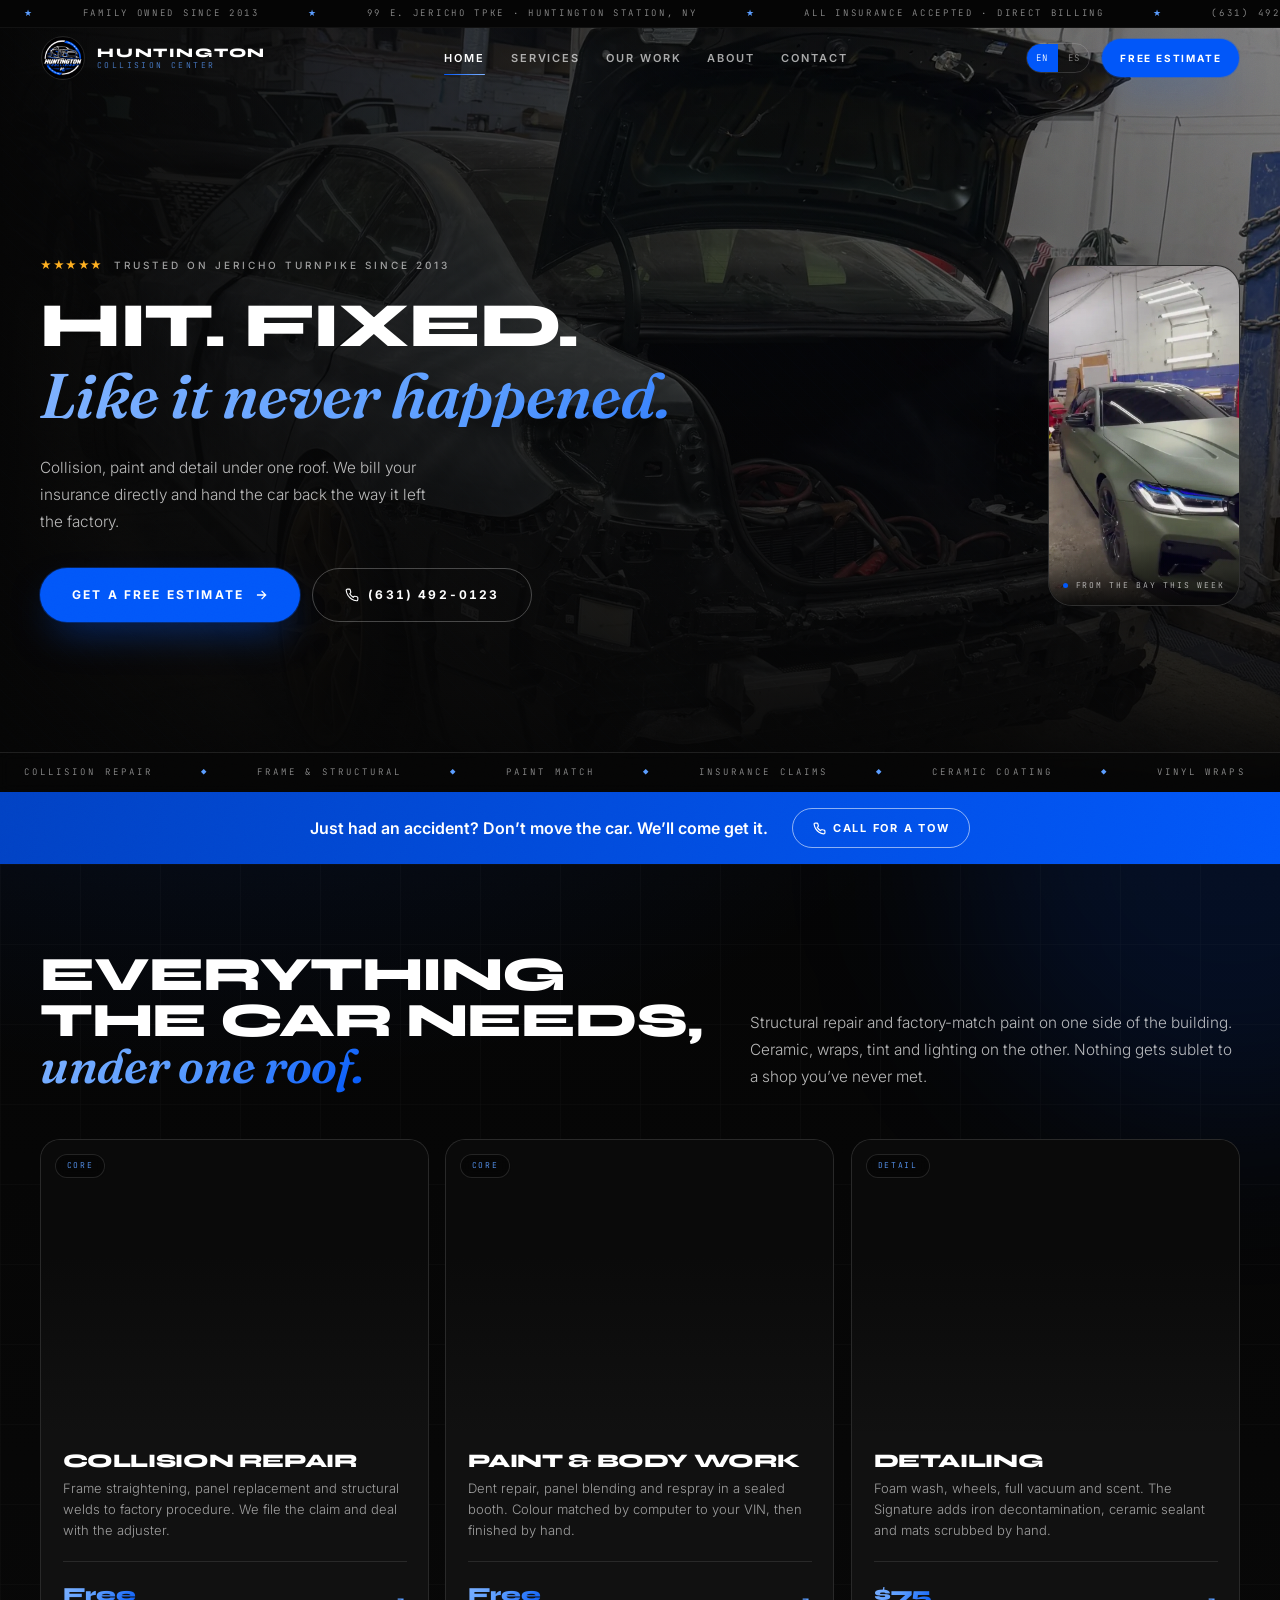
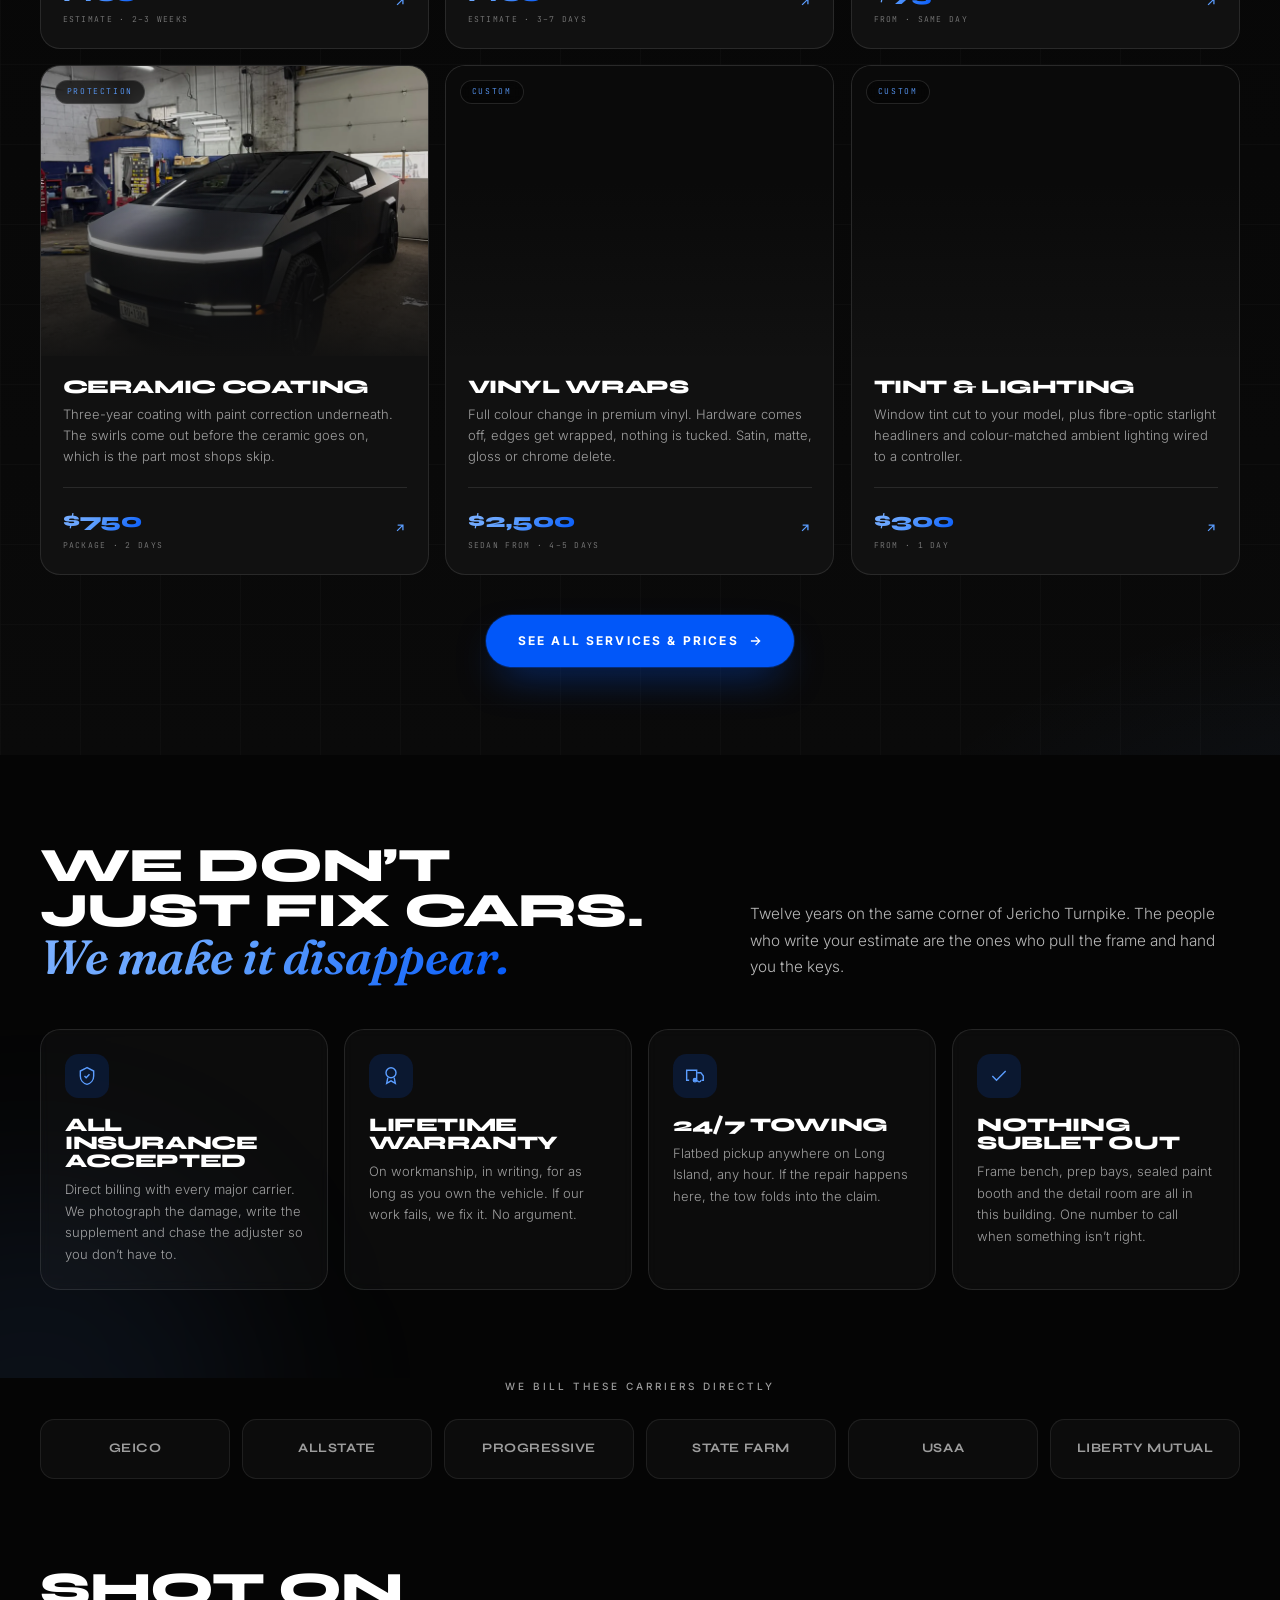
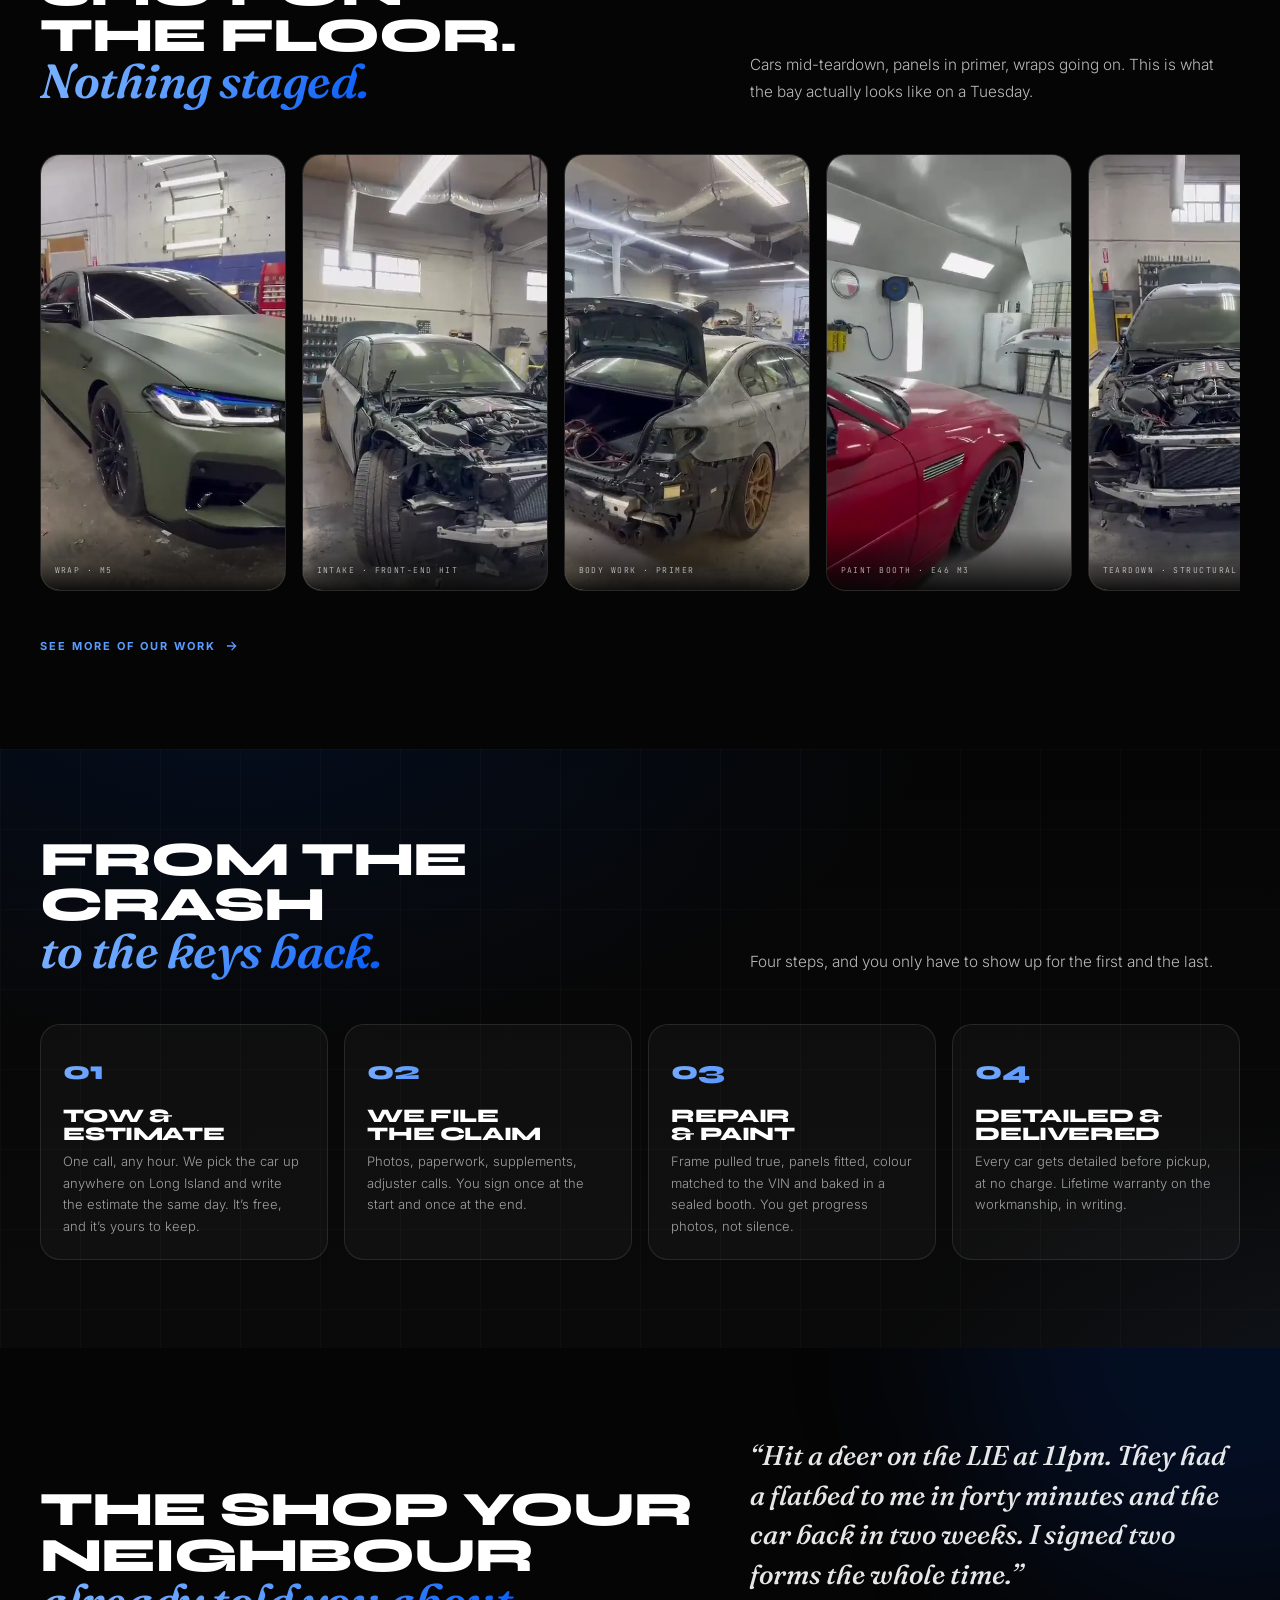
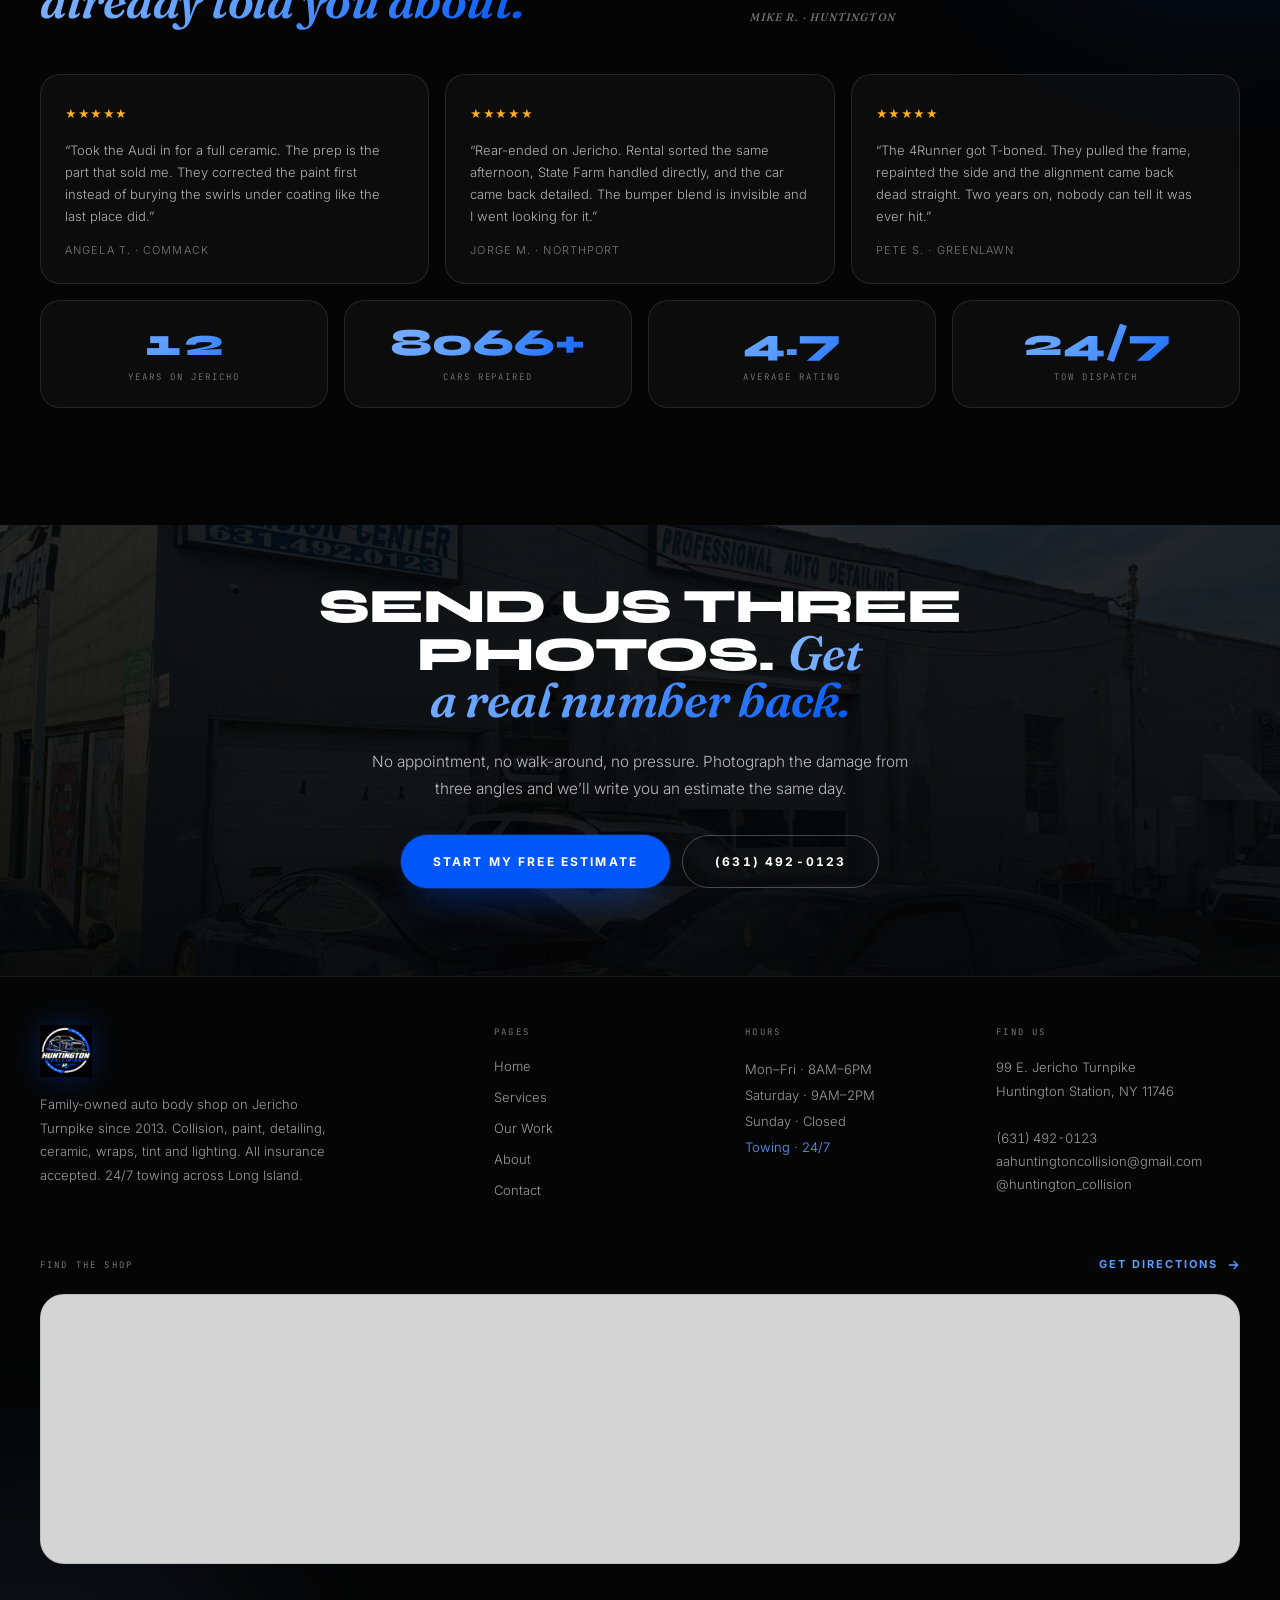
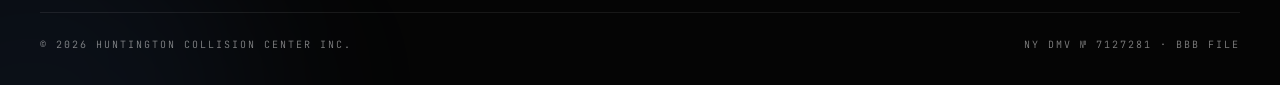
==== commit a5ab5b51: "Fix blank page in Safari when app.js does not run Reported: the page opens but the elements never ap" ====
--- a/index.html
+++ b/index.html
@@ -21,8 +21,21 @@
 <link rel="preload" as="image" href="assets/media/photo/m5-primer-wide.webp" fetchpriority="high">
 
 <script>
-(function(){var d=document.documentElement;d.className+=' js';
-try{if(!sessionStorage.getItem('hc-seen'))d.className+=' loading';}catch(e){d.className+=' loading';}})();
+(function () {
+  var d = document.documentElement;
+  d.classList.add('js');
+  var show = true;
+  try { show = !sessionStorage.getItem('hc-seen'); } catch (e) {}
+  if (!show) return;
+  d.classList.add('loading');
+  // Si app.js no llega a ejecutarse (red, parseo, extensión), el loader
+  // no puede dejar la página en negro para siempre.
+  setTimeout(function () {
+    d.classList.remove('loading');
+    var l = document.querySelector('.loader');
+    if (l && l.parentNode) l.parentNode.removeChild(l);
+  }, 6000);
+})();
 </script>
 
 <script type="application/ld+json">
--- a/assets/styles.css
+++ b/assets/styles.css
@@ -111,8 +111,8 @@
 
 .glass {
   background: rgb(20 20 20 / .5);
+  -webkit-backdrop-filter: blur(16px) saturate(140%);
   backdrop-filter: blur(16px) saturate(140%);
-  -webkit-backdrop-filter: blur(16px) saturate(140%);
   border: 1px solid rgb(255 255 255 / .08);
 }
 
@@ -231,15 +231,15 @@
 /* Revelado de titular palabra por palabra */
 .word { display: inline-block; overflow: hidden; vertical-align: bottom; }
 .word > i { display: inline-block; font-style: inherit; }
-html.js .word > i { transform: translateY(105%); transition: transform .8s var(--ease); }
-html.js .is-in .word > i { transform: none; }
+html.anim .word > i { transform: translateY(105%); transition: transform .8s var(--ease); }
+html.anim .is-in .word > i { transform: none; }
 
 @media (prefers-reduced-motion: reduce) {
   .tilt-in { transform: none !important; }
   .edge-glow:hover::before { animation: none; }
   .float { animation: none; }
   .parallax { transform: none !important; }
-  html.js .word > i { transform: none; }
+  html.anim .word > i { transform: none; }
 }
 
 /* ---------- TIPOGRAFÍA ---------- */
@@ -368,7 +368,9 @@
 
 .nav-shell {
   max-width: var(--maxw); margin-inline: auto;
-  transition: margin var(--t-ui) var(--ease), padding var(--t-ui) var(--ease);
+  /* El descenso va por transform, no por margin: animar margin obliga a
+     recalcular layout en cada frame de la transición. */
+  transition: transform var(--t-ui) var(--ease);
 }
 .nav-in {
   display: flex; align-items: center; justify-content: space-between;
@@ -379,11 +381,13 @@
   border: 1px solid transparent;
 }
 /* Al bajar, la barra se despega y se vuelve píldora */
-.nav.is-stuck .nav-shell { margin-top: .75rem; padding-inline: clamp(.75rem, 2vw, 1rem); }
+/* El estrechamiento es instantáneo y queda enmascarado por la aparición
+   del fondo; solo el descenso se anima. */
+.nav.is-stuck .nav-shell { transform: translateY(.75rem); padding-inline: clamp(.75rem, 2vw, 1rem); }
 .nav.is-stuck .nav-in {
   background: rgb(5 5 5 / .9);
+  -webkit-backdrop-filter: blur(20px) saturate(140%);
   backdrop-filter: blur(20px) saturate(140%);
-  -webkit-backdrop-filter: blur(20px) saturate(140%);
   border-color: rgb(255 255 255 / .1);
   border-radius: 999px;
   box-shadow: 0 24px 50px -20px rgb(0 0 0 / .8);
@@ -470,6 +474,7 @@
   margin: .5rem var(--pad-x) 0;
   padding: 1rem 1.25rem calc(1.25rem + env(safe-area-inset-bottom));
   background: rgb(5 5 5 / .96);
+  -webkit-backdrop-filter: blur(20px);
   backdrop-filter: blur(20px);
   border: 1px solid rgb(255 255 255 / .1);
   border-radius: 1.5rem;
@@ -482,7 +487,7 @@
   letter-spacing: .04em;
   padding: .75rem 0;
   border-bottom: 1px solid rgb(255 255 255 / .07);
-  transition: color var(--t-micro) ease, padding-left var(--t-micro) ease;
+  transition: color var(--t-micro) ease;
 }
 .nav-panel a:last-of-type { border-bottom: 0; }
 .nav-panel a:hover, .nav-panel a.active { color: var(--blue-soft); }
@@ -528,7 +533,8 @@
 /* ---------- HERO ---------- */
 .hero {
   position: relative;
-  min-height: min(88svh, 800px);
+  min-height: min(88vh, 800px);
+  min-height: min(88svh, 800px); /* fallback arriba: Safari <15.4 no entiende svh */
   display: flex; flex-direction: column; justify-content: center;
   overflow: hidden; isolation: isolate;
   padding-top: 5rem;
@@ -597,6 +603,7 @@
   height: 2.5rem; overflow: hidden;
   border-top: 1px solid rgb(255 255 255 / .1);
   background: rgb(5 5 5 / .6);
+  -webkit-backdrop-filter: blur(6px);
   backdrop-filter: blur(6px);
   display: flex; align-items: center;
 }
@@ -625,6 +632,7 @@
   padding: 1.5rem;
   border-radius: 1.25rem;
   background: rgb(255 255 255 / .03);
+  -webkit-backdrop-filter: blur(6px);
   backdrop-filter: blur(6px);
   border: 1px solid rgb(255 255 255 / .1);
   transition: border-color var(--t-ui) ease, transform .5s var(--ease), box-shadow .5s ease;
@@ -663,7 +671,7 @@
 .svc-tag {
   position: absolute; top: .85rem; left: .85rem; z-index: 1;
   padding: .3rem .7rem; border-radius: 999px;
-  background: rgb(5 5 5 / .7); backdrop-filter: blur(6px);
+  background: rgb(5 5 5 / .7); -webkit-backdrop-filter: blur(6px); backdrop-filter: blur(6px);
   border: 1px solid rgb(255 255 255 / .12);
   font-family: var(--font-mono);
   font-size: .5rem; letter-spacing: .2em; text-transform: uppercase;
@@ -795,6 +803,7 @@
   padding: clamp(1.5rem, 3.5vw, 2.5rem);
   border-radius: 1.5rem;
   background: rgb(255 255 255 / .03);
+  -webkit-backdrop-filter: blur(10px);
   backdrop-filter: blur(10px);
   border: 1px solid rgb(255 255 255 / .1);
 }
@@ -921,7 +930,7 @@
   box-shadow: var(--shadow-soft);
 }
 .mobile-cta a:first-child {
-  background: rgb(17 17 17 / .92); backdrop-filter: blur(14px);
+  background: rgb(17 17 17 / .92); -webkit-backdrop-filter: blur(14px); backdrop-filter: blur(14px);
   border: 1px solid rgb(255 255 255 / .14); color: #fff;
 }
 .mobile-cta a:last-child { background: var(--blue); color: #fff; }
@@ -935,6 +944,7 @@
   position: fixed; inset: 0; z-index: var(--z-modal);
   display: grid; place-items: center; padding: 1rem;
   background: rgb(0 0 0 / .82);
+  -webkit-backdrop-filter: blur(8px);
   backdrop-filter: blur(8px); -webkit-backdrop-filter: blur(8px);
   opacity: 0; pointer-events: none;
   transition: opacity var(--t-ui) ease;
@@ -942,7 +952,9 @@
 }
 .modal.open { opacity: 1; pointer-events: auto; }
 .modal-card {
-  width: min(560px, 100%); max-height: min(88svh, 780px);
+  width: min(560px, 100%);
+  max-height: min(88vh, 780px);
+  max-height: min(88svh, 780px);
   overflow-y: auto; overscroll-behavior: contain;
   padding: clamp(1.5rem, 4vw, 2.4rem);
   border-radius: 1.5rem;
@@ -964,30 +976,30 @@
 
 /* ---------- MOTION ---------- */
 .rise { opacity: 1; }
-html.js .rise {
+html.anim .rise {
   opacity: 0; transform: translateY(24px);
   transition: opacity var(--t-slow) var(--ease), transform var(--t-slow) var(--ease);
 }
-html.js .rise.is-in { opacity: 1; transform: none; }
-
-html.js .rise-kids > * {
+html.anim .rise.is-in { opacity: 1; transform: none; }
+
+html.anim .rise-kids > * {
   opacity: 0; transform: translateY(20px);
   transition: opacity var(--t-slow) var(--ease), transform var(--t-slow) var(--ease);
 }
-html.js .rise-kids.is-in > * { opacity: 1; transform: none; }
-html.js .rise-kids.is-in > *:nth-child(1) { transition-delay: 0ms; }
-html.js .rise-kids.is-in > *:nth-child(2) { transition-delay: 70ms; }
-html.js .rise-kids.is-in > *:nth-child(3) { transition-delay: 140ms; }
-html.js .rise-kids.is-in > *:nth-child(4) { transition-delay: 210ms; }
-html.js .rise-kids.is-in > *:nth-child(5) { transition-delay: 280ms; }
-html.js .rise-kids.is-in > *:nth-child(n+6) { transition-delay: 340ms; }
+html.anim .rise-kids.is-in > * { opacity: 1; transform: none; }
+html.anim .rise-kids.is-in > *:nth-child(1) { transition-delay: 0ms; }
+html.anim .rise-kids.is-in > *:nth-child(2) { transition-delay: 70ms; }
+html.anim .rise-kids.is-in > *:nth-child(3) { transition-delay: 140ms; }
+html.anim .rise-kids.is-in > *:nth-child(4) { transition-delay: 210ms; }
+html.anim .rise-kids.is-in > *:nth-child(5) { transition-delay: 280ms; }
+html.anim .rise-kids.is-in > *:nth-child(n+6) { transition-delay: 340ms; }
 
 /* Máscara del titular: line-height 1 mínimo o recorta los glifos */
 .mask { display: block; overflow: hidden; padding-bottom: .1em; }
 .mask > span { display: block; line-height: 1; }
-html.js .hero .mask > span { transform: translateY(110%); transition: transform .9s var(--ease); }
-html.js .hero.is-in .mask > span { transform: none; }
-html.js .hero .mask:nth-of-type(2) > span { transition-delay: 130ms; }
+html.anim .hero .mask > span { transform: translateY(110%); transition: transform .9s var(--ease); }
+html.anim .hero.is-in .mask > span { transform: none; }
+html.anim .hero .mask:nth-of-type(2) > span { transition-delay: 130ms; }
 
 @media (prefers-reduced-motion: reduce) {
   *, *::before, *::after {
@@ -996,14 +1008,14 @@
     transition-duration: .01ms !important;
     scroll-behavior: auto !important;
   }
-  html.js .rise, html.js .rise-kids > * { opacity: 1; transform: none; }
-  html.js .hero .mask > span { transform: none; }
+  html.anim .rise, html.anim .rise-kids > * { opacity: 1; transform: none; }
+  html.anim .hero .mask > span { transform: none; }
   .hero-media img, .ticker-track, .hero-reel-tag::before, .loader-logo { animation: none; }
 }
 
 /* ---------- RESPONSIVE ---------- */
 @media (max-width: 640px) {
-  .hero { min-height: min(90svh, 700px); padding-top: 4.5rem; }
+  .hero { min-height: min(90vh, 700px); min-height: min(90svh, 700px); padding-top: 4.5rem; }
   .hero-cta .btn-ghost { display: none; }
   .hero-marquee { display: none; }
 }
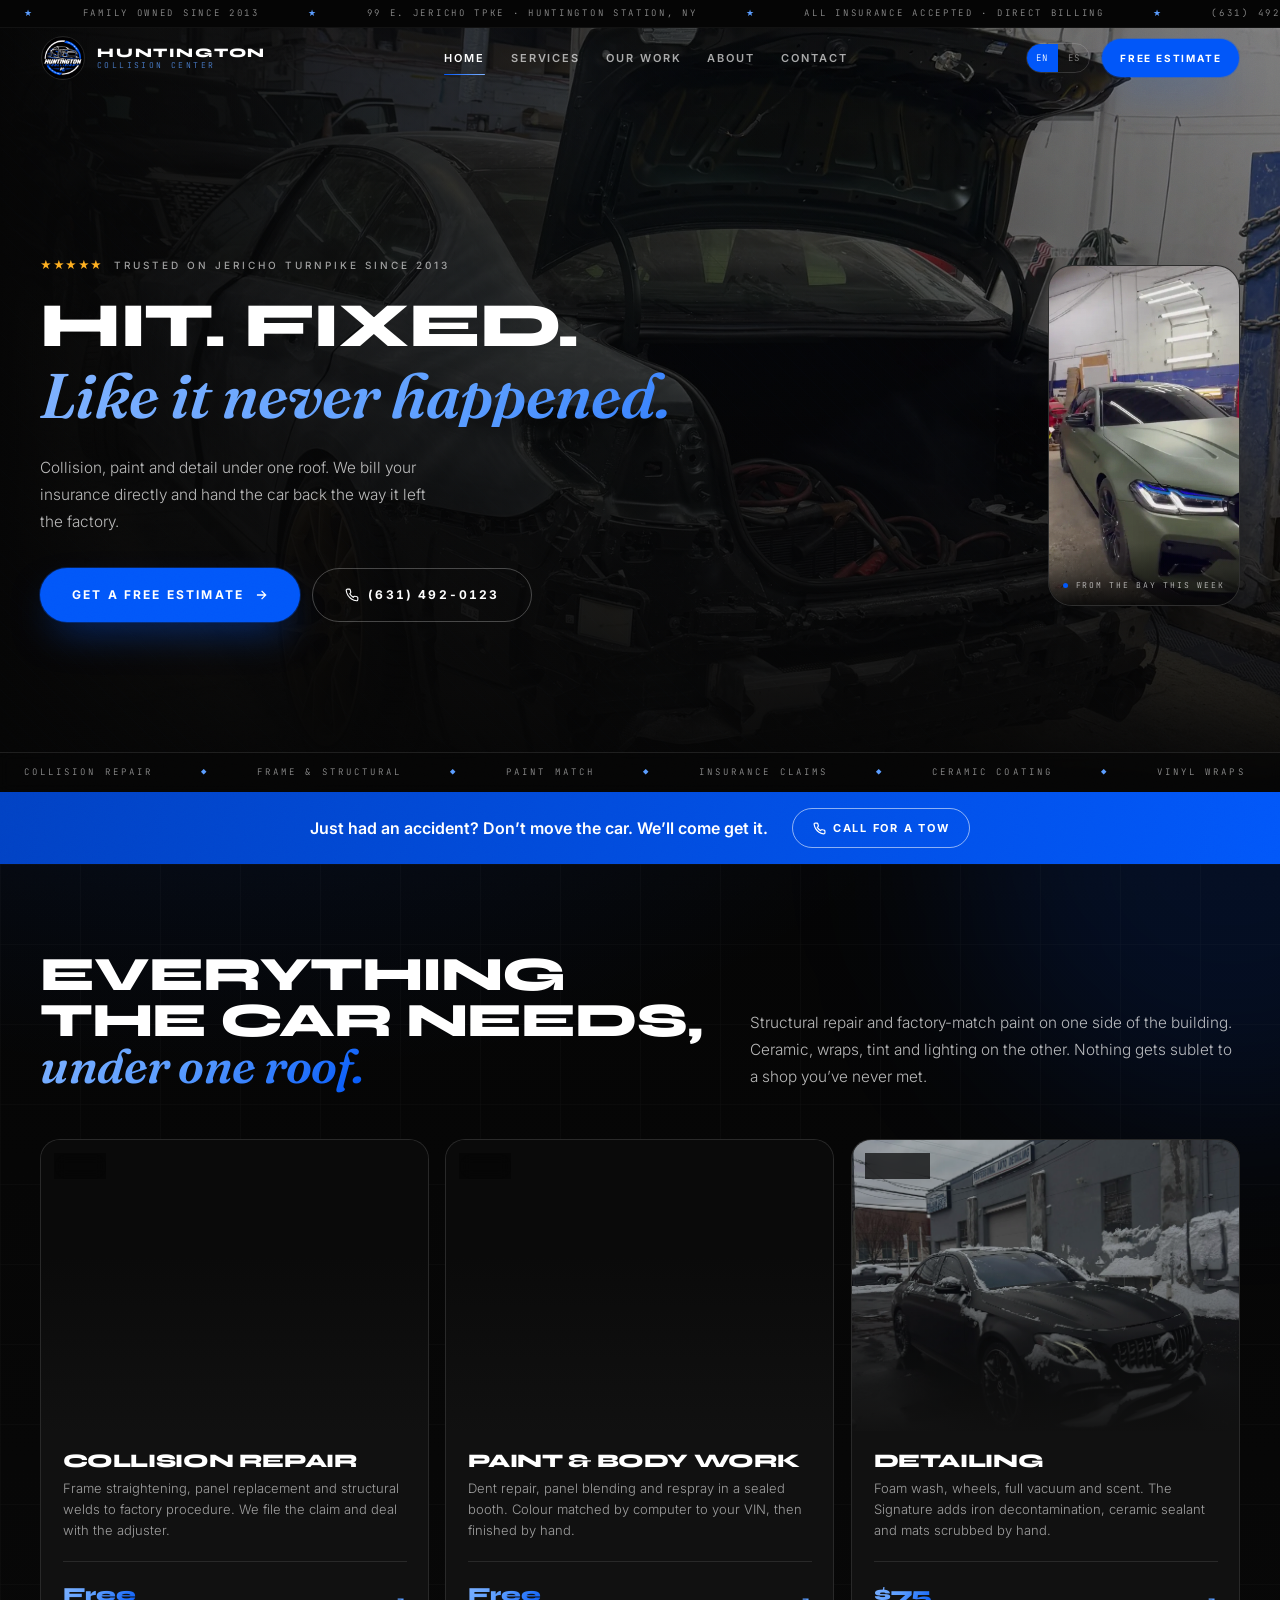
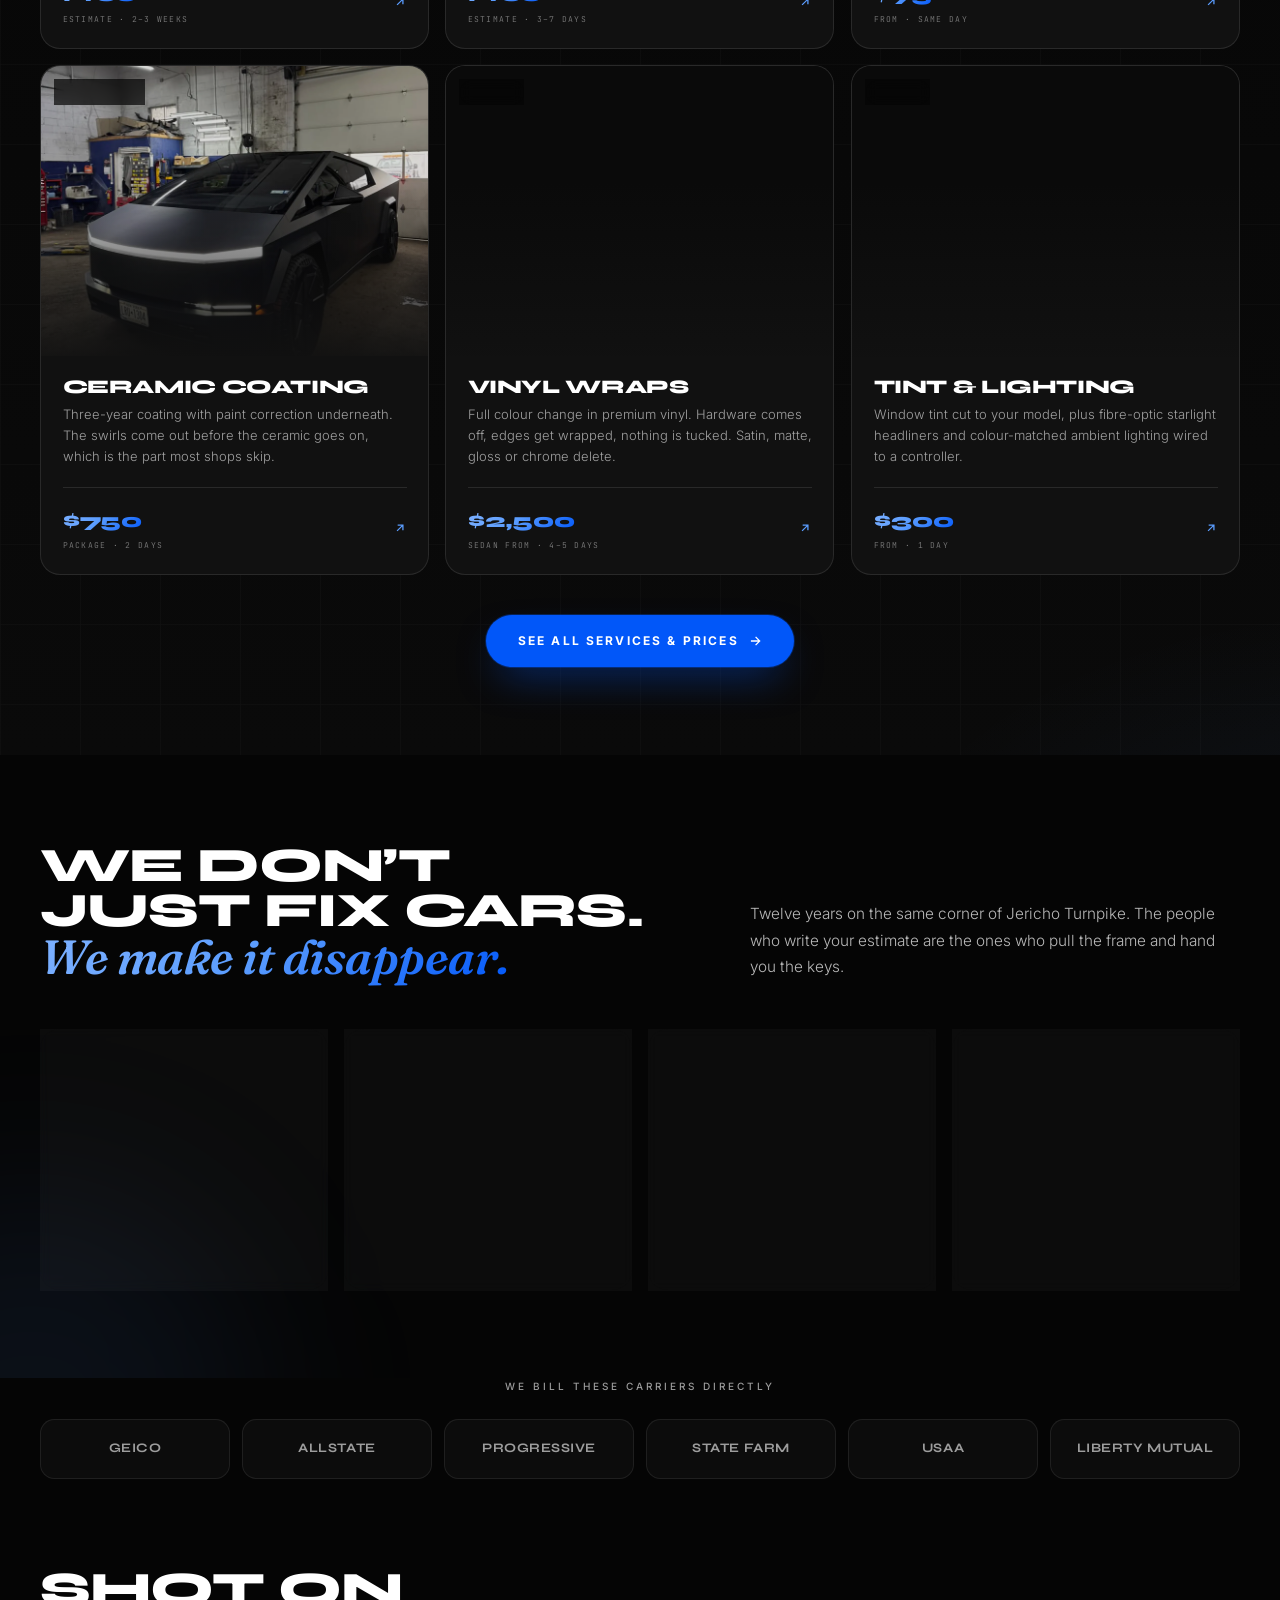
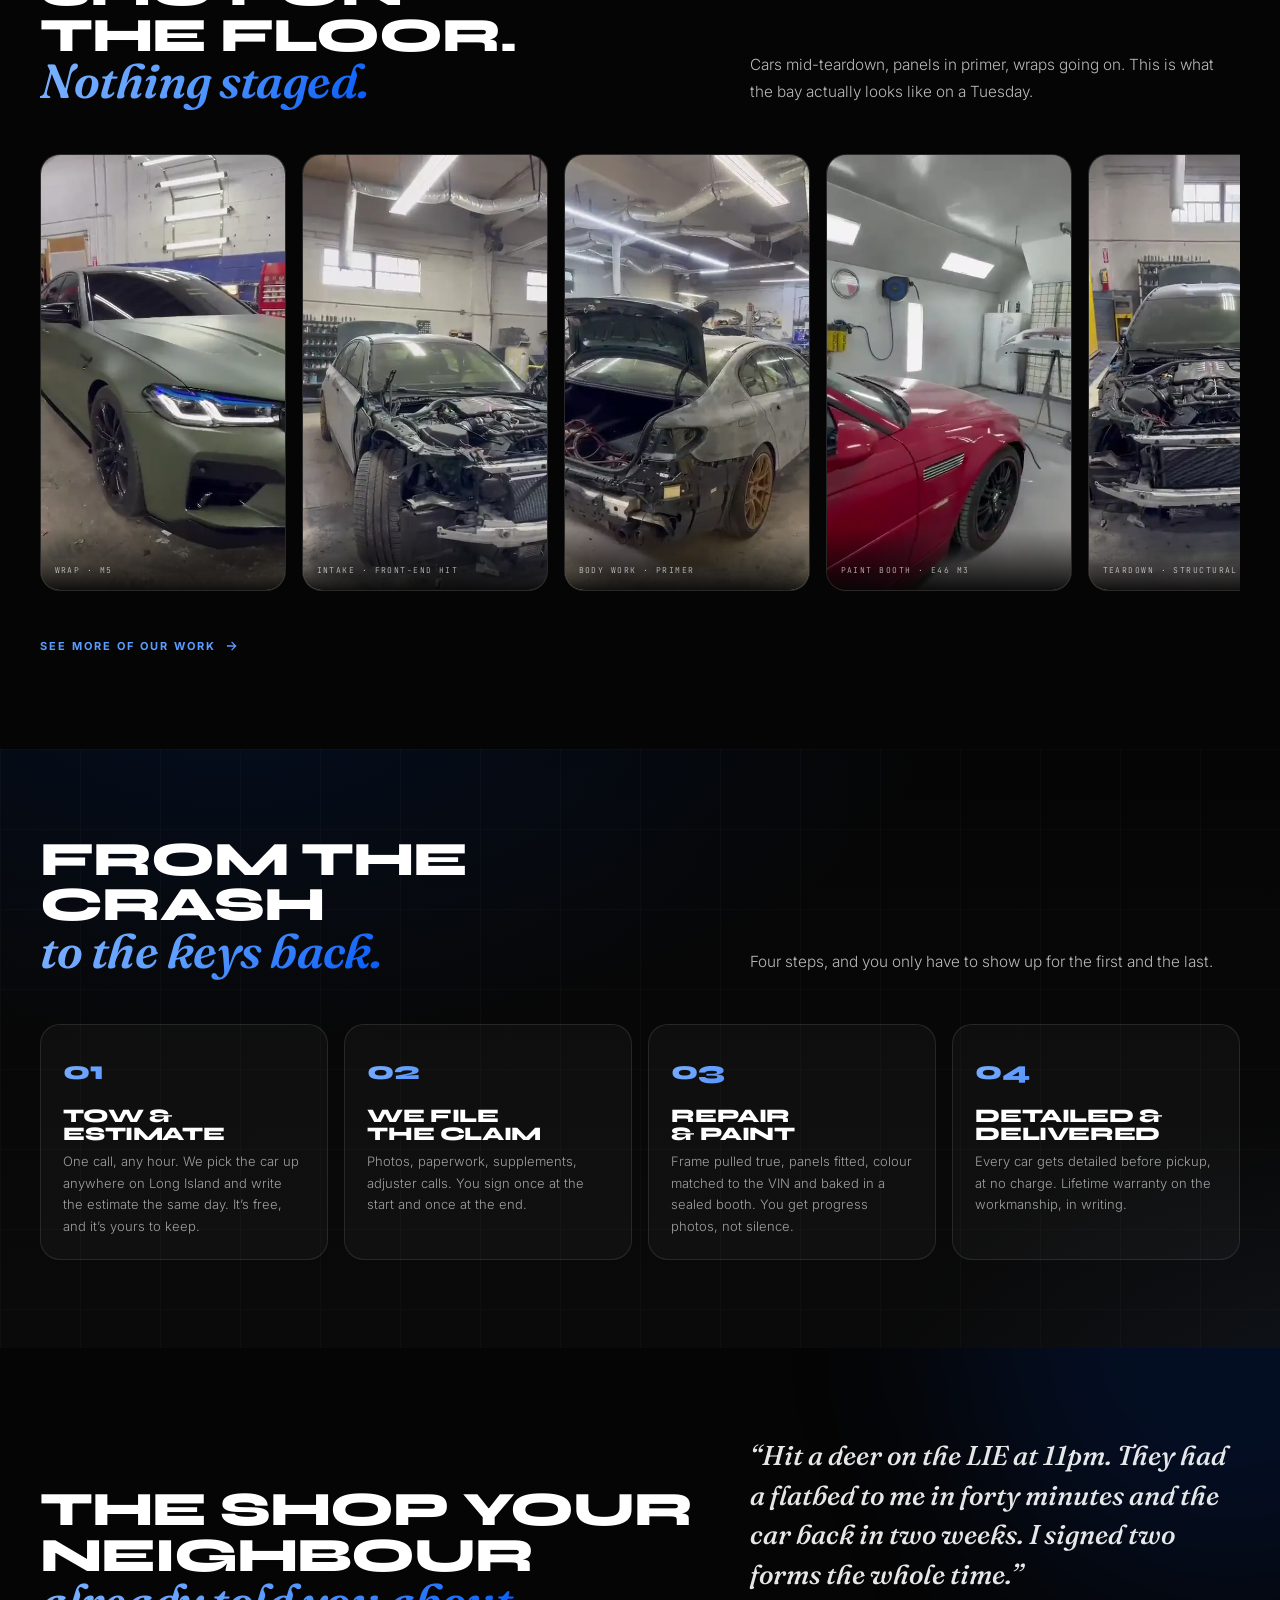
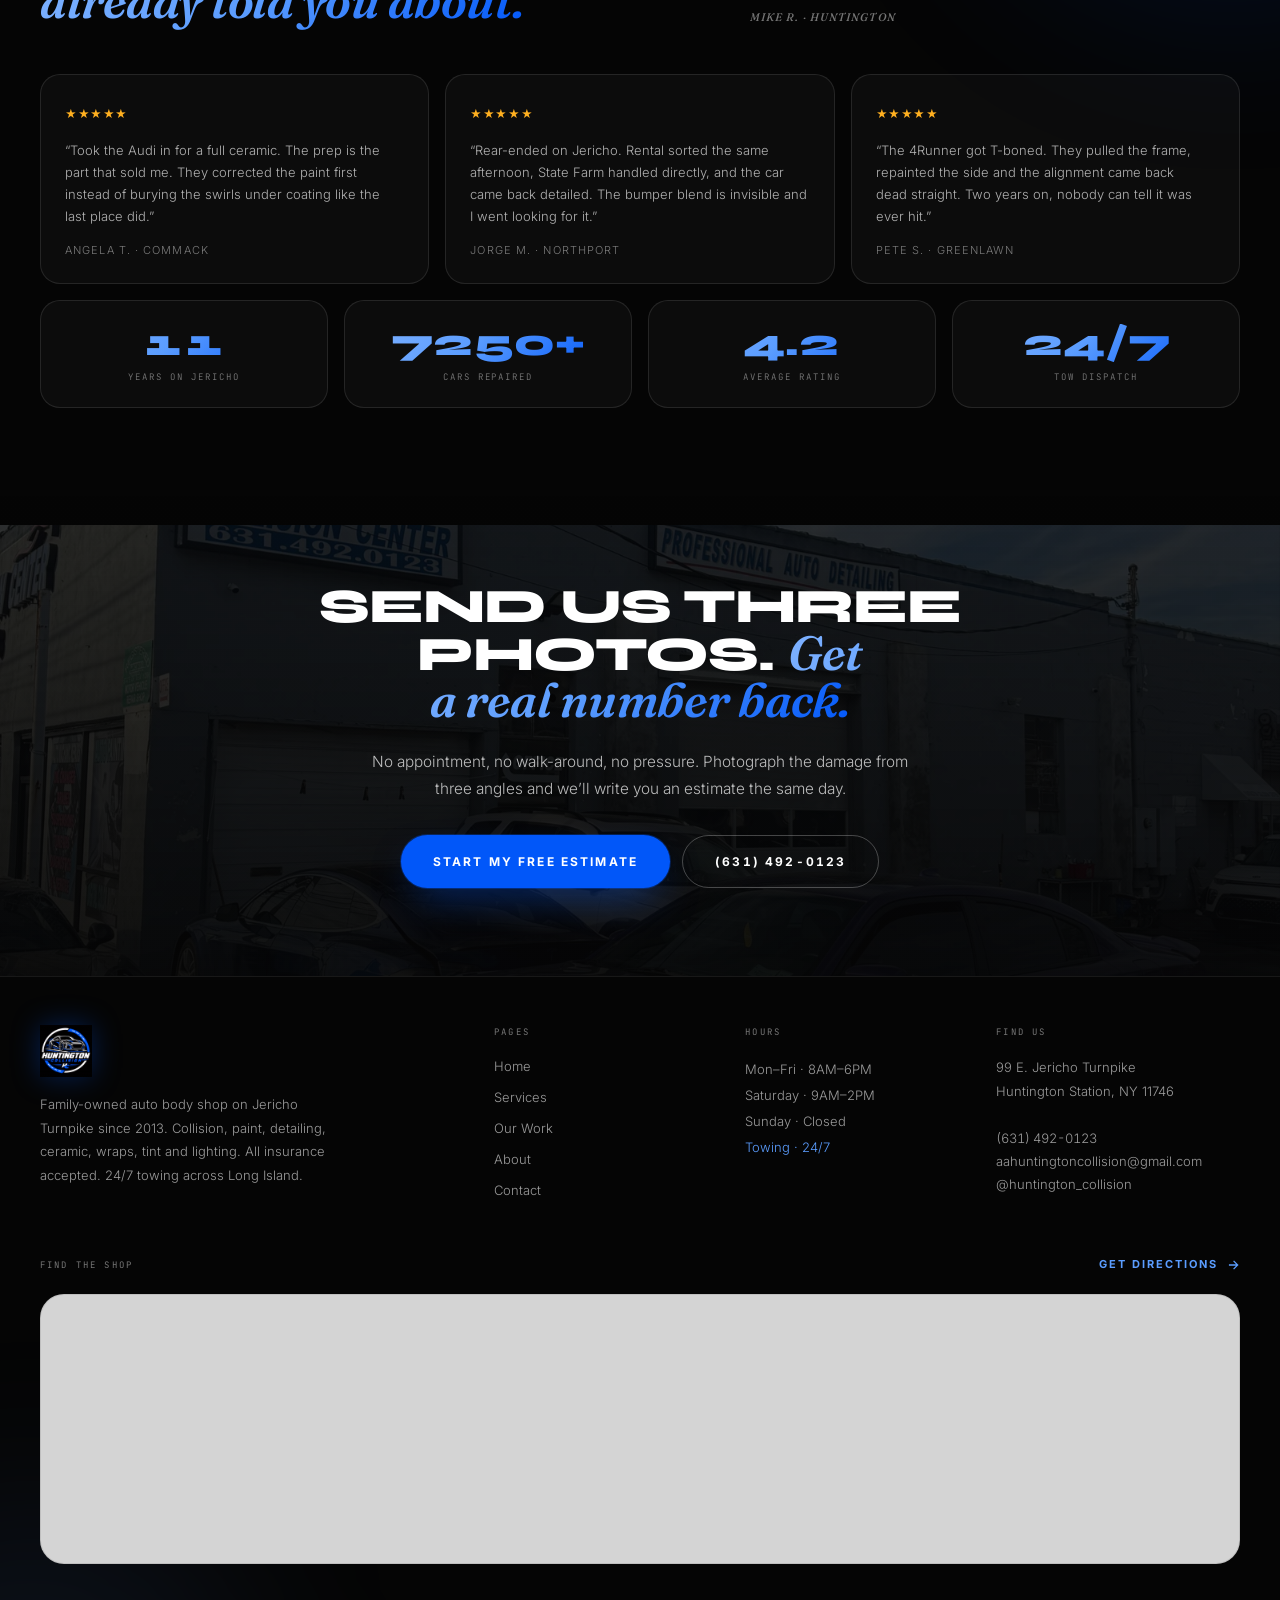
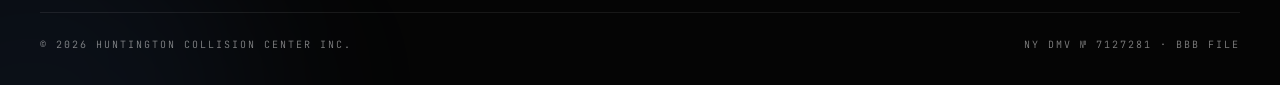
==== commit 75a2fd47: "Fix unstyled page on devices holding a cached stylesheet Reported from an iPhone: the site renders a" ====
--- a/index.html
+++ b/index.html
@@ -17,7 +17,7 @@
 <link rel="preconnect" href="https://fonts.googleapis.com">
 <link rel="preconnect" href="https://fonts.gstatic.com" crossorigin>
 <link href="https://fonts.googleapis.com/css2?family=Fraunces:ital,opsz,wght@1,9..144,400..700&family=Inter:wght@300;400;500;600;700&family=JetBrains+Mono:wght@400;500&family=Syne:wght@600;700;800&display=swap" rel="stylesheet">
-<link rel="stylesheet" href="assets/styles.css">
+<link rel="stylesheet" href="assets/styles.css?v=68b55d2a">
 <link rel="preload" as="image" href="assets/media/photo/m5-primer-wide.webp" fetchpriority="high">
 
 <script>
@@ -748,6 +748,6 @@
   </div>
 </div>
 
-<script src="assets/app.js" defer></script>
+<script src="assets/app.js?v=f20074a3" defer></script>
 </body>
 </html>
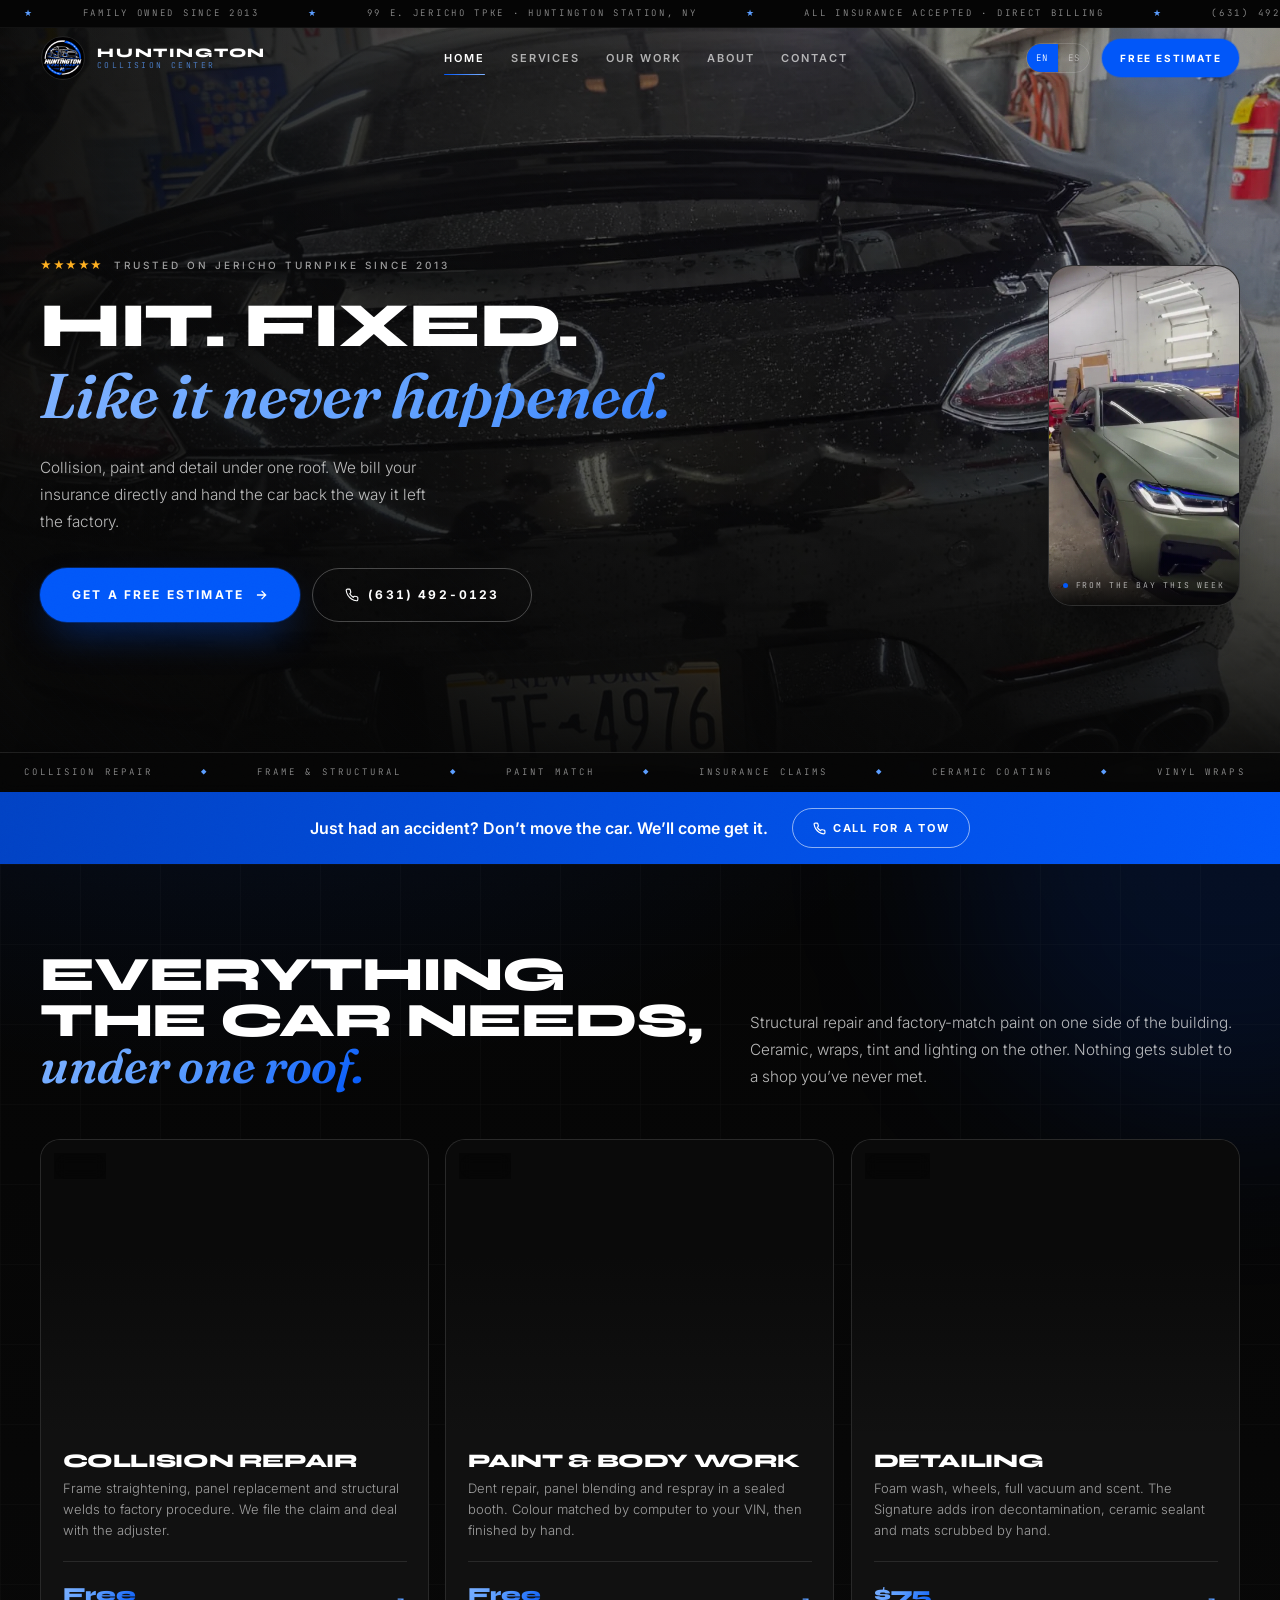
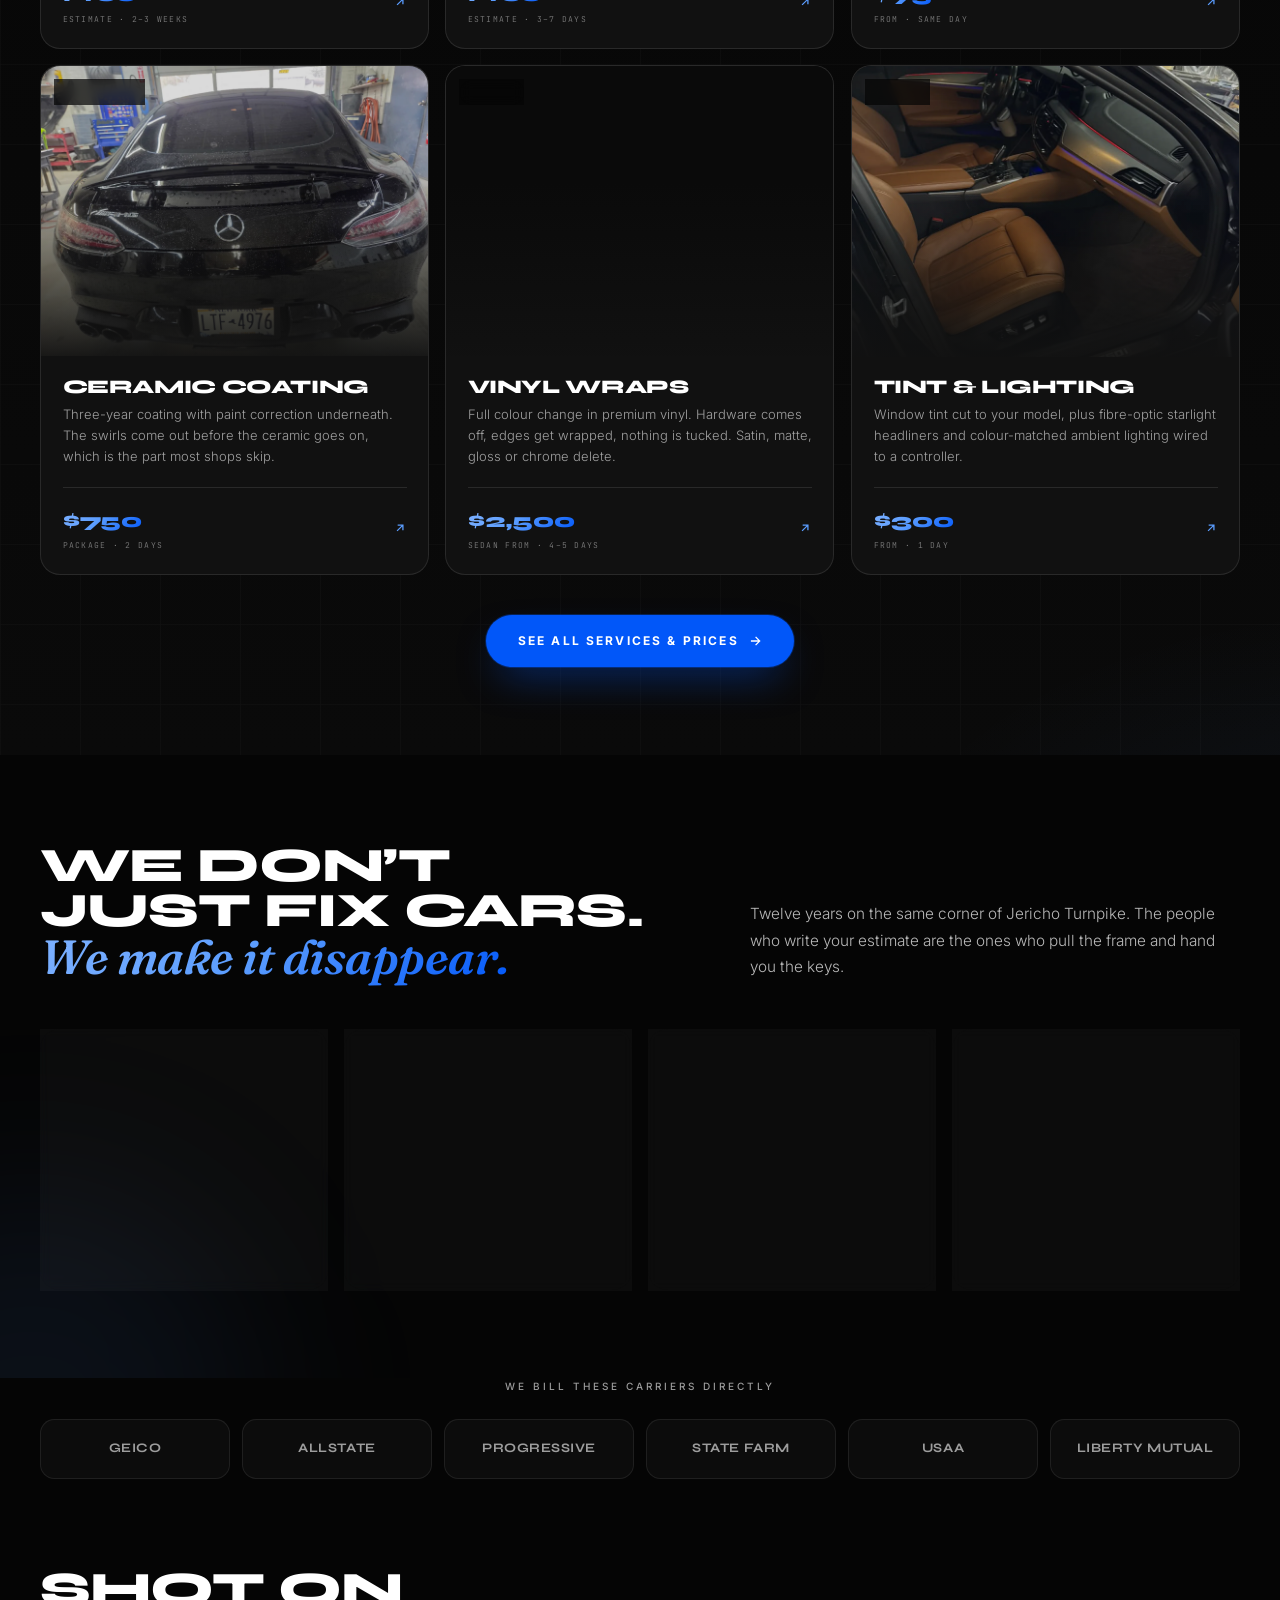
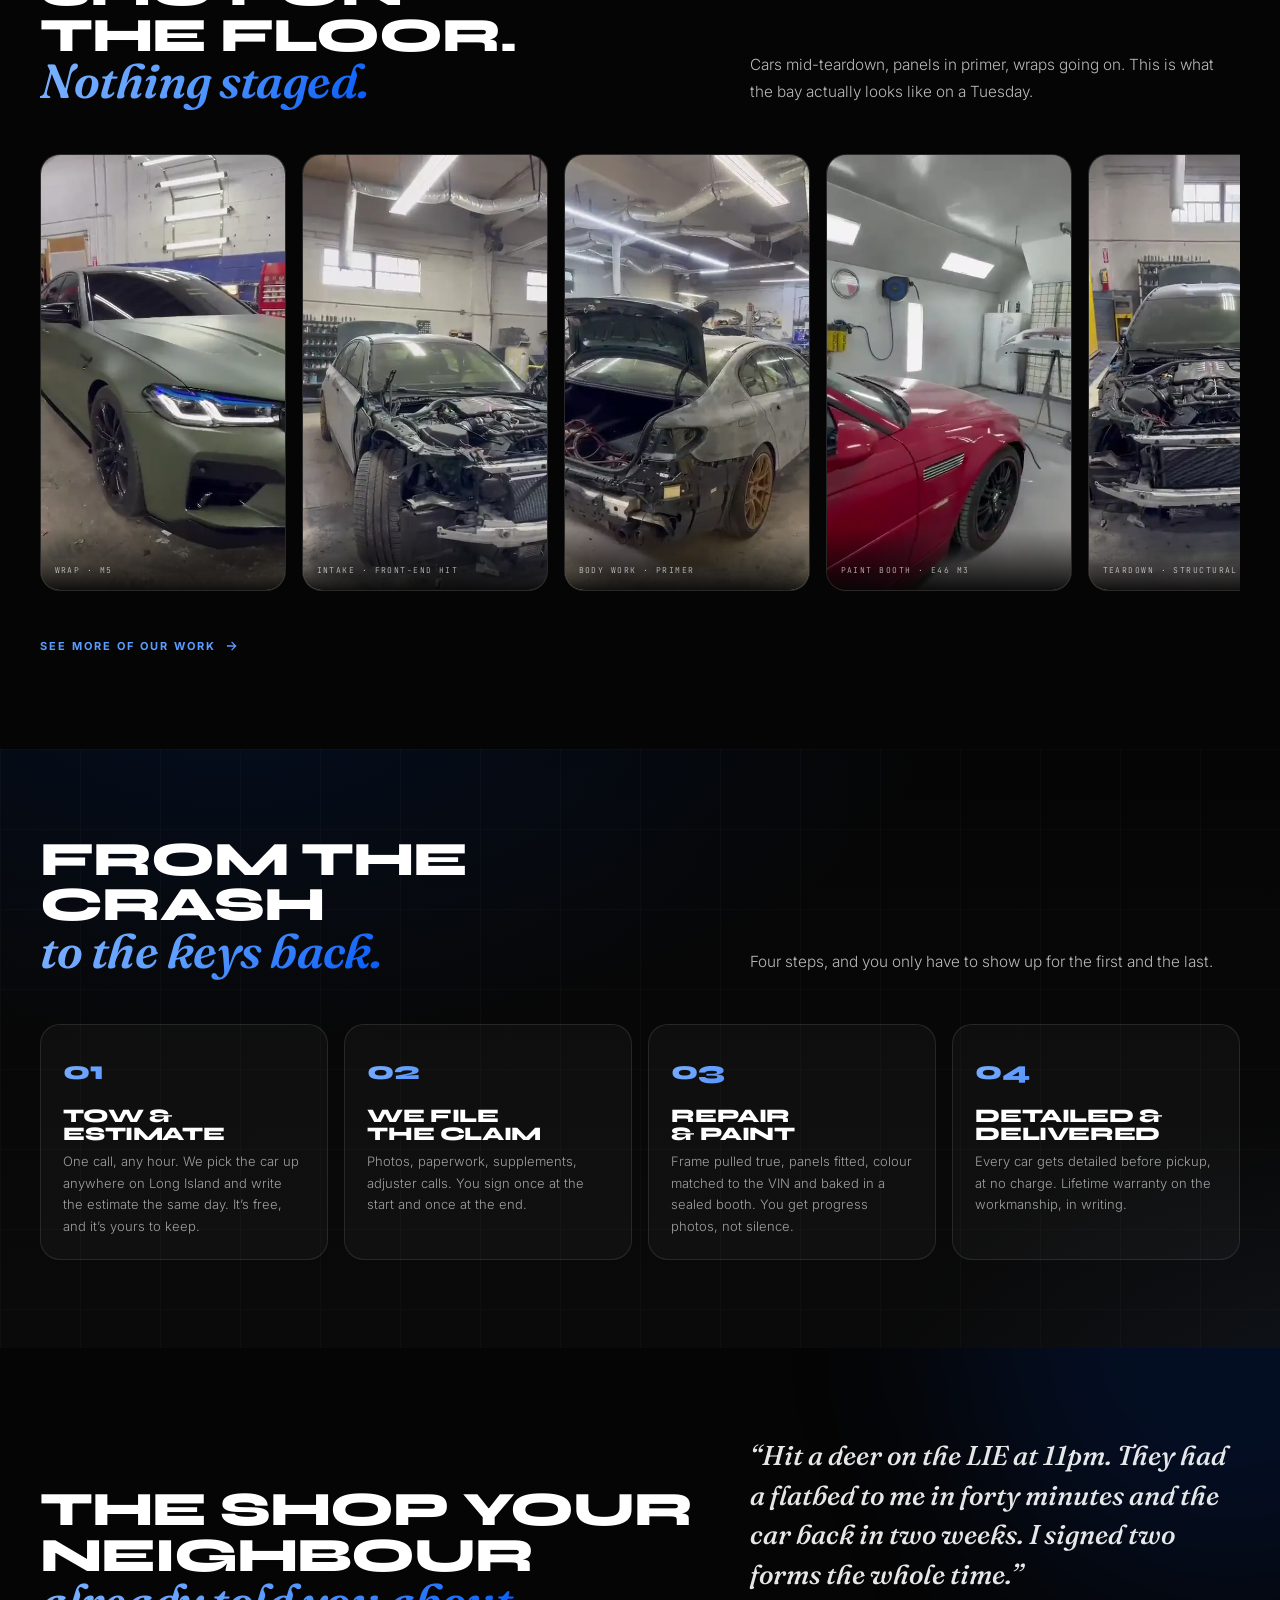
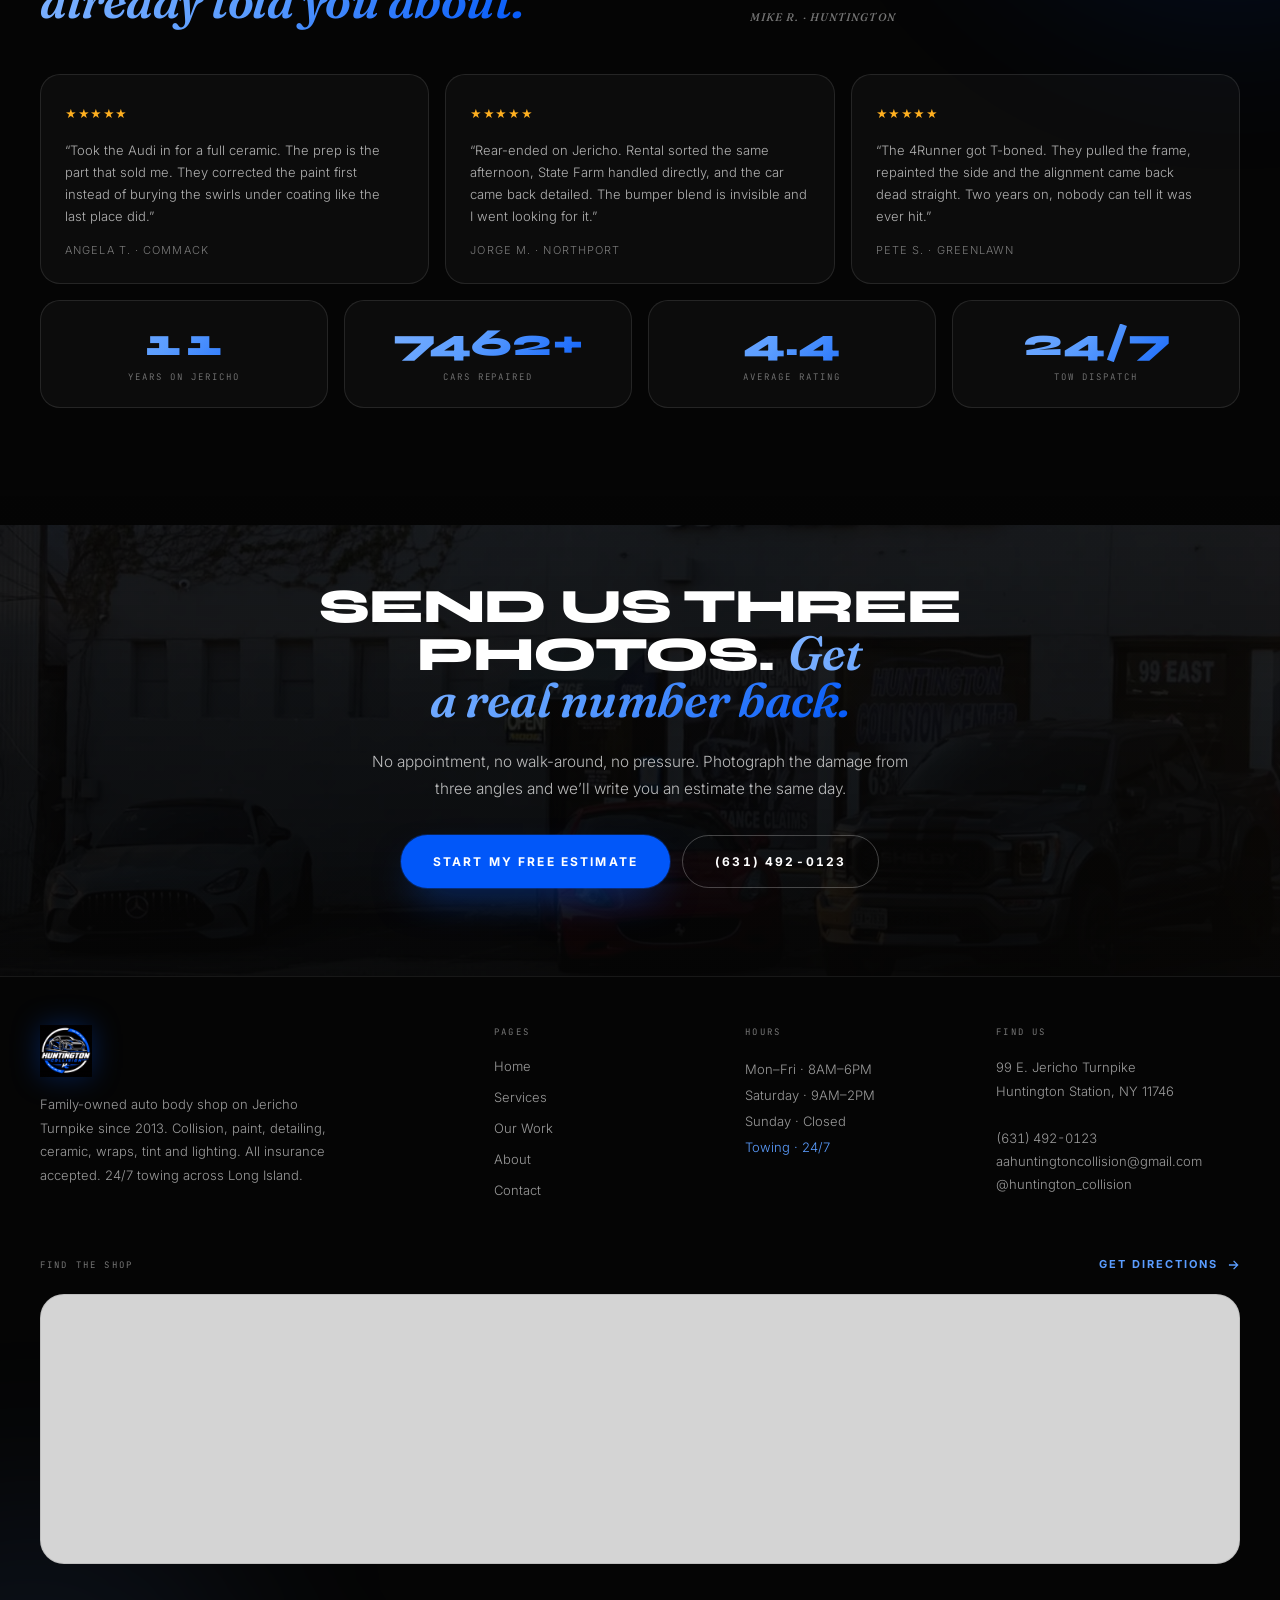
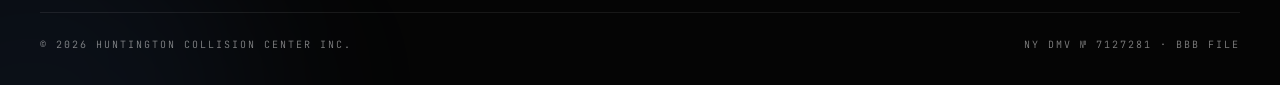
==== commit f21961bd: "Match every photo to the service it illustrates, and change the hero car Two requests from the shop." ====
--- a/index.html
+++ b/index.html
@@ -17,8 +17,8 @@
 <link rel="preconnect" href="https://fonts.googleapis.com">
 <link rel="preconnect" href="https://fonts.gstatic.com" crossorigin>
 <link href="https://fonts.googleapis.com/css2?family=Fraunces:ital,opsz,wght@1,9..144,400..700&family=Inter:wght@300;400;500;600;700&family=JetBrains+Mono:wght@400;500&family=Syne:wght@600;700;800&display=swap" rel="stylesheet">
-<link rel="stylesheet" href="assets/styles.css?v=68b55d2a">
-<link rel="preload" as="image" href="assets/media/photo/m5-primer-wide.webp" fetchpriority="high">
+<link rel="stylesheet" href="assets/styles.css?v=8a1acaa5">
+<link rel="preload" as="image" href="assets/media/photo/hero-amg.webp" fetchpriority="high">
 
 <script>
 (function () {
@@ -126,8 +126,7 @@
 <!-- ============ HERO ============ -->
 <section class="hero">
   <div class="hero-media" aria-hidden="true">
-    <img src="assets/media/photo/m5-primer-wide.webp" alt=""
-         width="1600" height="2134" fetchpriority="high" decoding="async">
+    <img src="assets/media/photo/hero-amg.webp" alt="Black Mercedes-AMG GT freshly detailed at the shop door" width="1600" height="1200" decoding="async" fetchpriority="high">
   </div>
   <div class="hero-scrim" aria-hidden="true"></div>
   <div class="hero-stripes diagonal-stripes" aria-hidden="true"></div>
@@ -226,7 +225,7 @@
       <article class="svc-card tilt sheen" data-tilt="4">
         <div class="tilt-in">
           <div class="svc-media">
-            <img src="assets/media/photo/collision-frontend.webp" alt="Black sedan with the front end crushed, waiting for teardown" width="1600" height="2134" loading="lazy" decoding="async">
+            <img src="assets/media/photo/collision-white.webp" alt="White Mercedes with the front end torn off after a collision" width="1600" height="2134" loading="lazy" decoding="async">
             <span class="svc-tag" data-en="Core" data-es="Núcleo">Core</span>
           </div>
           <div class="svc-body">
@@ -248,7 +247,7 @@
       <article class="svc-card tilt sheen" data-tilt="4">
         <div class="tilt-in">
           <div class="svc-media">
-            <img src="assets/media/photo/m5-primer-rear.webp" alt="BMW M5 rear quarter sanded to bare primer" width="1600" height="2134" loading="lazy" decoding="async">
+            <img src="assets/media/photo/paint-booth.webp" alt="Panel in primer and colour inside the sealed paint booth" width="1600" height="2846" loading="lazy" decoding="async">
             <span class="svc-tag" data-en="Core" data-es="Núcleo">Core</span>
           </div>
           <div class="svc-body">
@@ -270,7 +269,7 @@
       <article class="svc-card tilt sheen" data-tilt="4">
         <div class="tilt-in">
           <div class="svc-media">
-            <img src="assets/media/photo/e63-winter-lot.webp" alt="Matte black Mercedes-AMG E63 outside the shop" width="1600" height="2134" loading="lazy" decoding="async">
+            <img src="assets/media/photo/detail-escalade.webp" alt="Clean black Cadillac Escalade in the lot after a full detail" width="1600" height="2134" loading="lazy" decoding="async">
             <span class="svc-tag" data-en="Detail" data-es="Detalle">Detail</span>
           </div>
           <div class="svc-body">
@@ -292,7 +291,7 @@
       <article class="svc-card tilt sheen" data-tilt="4">
         <div class="tilt-in">
           <div class="svc-media">
-            <img src="assets/media/photo/cybertruck-matte.webp" alt="Tesla Cybertruck in a matte black wrap inside the shop" width="1600" height="2134" loading="lazy" decoding="async">
+            <img src="assets/media/photo/ceramic-amg.webp" alt="Black Mercedes-AMG GT with a mirror finish after ceramic coating" width="1600" height="1200" loading="lazy" decoding="async">
             <span class="svc-tag" data-en="Protection" data-es="Protección">Protection</span>
           </div>
           <div class="svc-body">
@@ -314,7 +313,7 @@
       <article class="svc-card tilt sheen" data-tilt="4">
         <div class="tilt-in">
           <div class="svc-media">
-            <img src="assets/media/photo/m5-green-frontend.webp" alt="Matte military green BMW M5 mid-wrap" width="1600" height="2844" loading="lazy" decoding="async">
+            <img src="assets/media/photo/wrap-purple.webp" alt="Mercedes in a purple colour-shift vinyl wrap, hood raised" width="1600" height="2134" loading="lazy" decoding="async">
             <span class="svc-tag" data-en="Custom" data-es="Custom">Custom</span>
           </div>
           <div class="svc-body">
@@ -336,7 +335,7 @@
       <article class="svc-card tilt sheen" data-tilt="4">
         <div class="tilt-in">
           <div class="svc-media">
-            <img src="assets/media/photo/sclass-bay.webp" alt="Black Mercedes S-Class on the shop floor" width="1600" height="2134" loading="lazy" decoding="async">
+            <img src="assets/media/photo/interior-tan.webp" alt="Tan leather interior with ambient lighting along the dash" width="1600" height="2134" loading="lazy" decoding="async">
             <span class="svc-tag" data-en="Custom" data-es="Custom">Custom</span>
           </div>
           <div class="svc-body">
@@ -470,6 +469,18 @@
       <div class="reel" role="listitem">
         <video data-auto muted loop playsinline preload="none" poster="assets/media/video/reel-green-sign.webp" width="464" height="832" aria-label="Finished wrap leaving past the shop sign" data-es-aria="Vinilo terminado saliendo del taller"><source src="assets/media/video/reel-green-sign.mp4" type="video/mp4"></video>
         <span class="reel-tag" data-en="Delivery · 99 E. Jericho" data-es="Entrega · 99 E. Jericho">Delivery · 99 E. Jericho</span>
+      </div>
+      <div class="reel" role="listitem">
+        <video data-auto muted loop playsinline preload="none" poster="assets/media/video/reel-escalade-sign.webp" width="464" height="740" aria-label="Black Cadillac Escalade leaving past the shop sign" data-en-aria="Black Cadillac Escalade leaving past the shop sign" data-es-aria="Cadillac Escalade saliendo frente al letrero"><source src="assets/media/video/reel-escalade-sign.mp4" type="video/mp4"></video>
+        <span class="reel-tag" data-en="Escalade · delivered" data-es="Escalade · entregado">Escalade · delivered</span>
+      </div>
+      <div class="reel" role="listitem">
+        <video data-auto muted loop playsinline preload="none" poster="assets/media/video/reel-tesla-wreck.webp" width="464" height="832" aria-label="Red Tesla with the front end destroyed on intake" data-en-aria="Red Tesla with the front end destroyed on intake" data-es-aria="Tesla rojo con el frente destrozado al ingreso"><source src="assets/media/video/reel-tesla-wreck.mp4" type="video/mp4"></video>
+        <span class="reel-tag" data-en="Intake · Tesla front hit" data-es="Ingreso · Tesla golpe frontal">Intake · Tesla front hit</span>
+      </div>
+      <div class="reel" role="listitem">
+        <video data-auto muted loop playsinline preload="none" poster="assets/media/video/reel-porsche-out.webp" width="464" height="832" aria-label="White Porsche Cayman cleaned and ready outside the shop" data-en-aria="White Porsche Cayman cleaned and ready outside the shop" data-es-aria="Porsche Cayman limpio y listo afuera del taller"><source src="assets/media/video/reel-porsche-out.mp4" type="video/mp4"></video>
+        <span class="reel-tag" data-en="Cayman · ready" data-es="Cayman · listo">Cayman · ready</span>
       </div>
     </div>
 
@@ -584,7 +595,7 @@
 <!-- ============ CIERRE ============ -->
 <section class="section closer" aria-labelledby="close-h">
   <div class="closer-media" aria-hidden="true">
-    <img src="assets/media/photo/shop-front-lot.webp" alt="" width="1600" height="2134" loading="lazy" decoding="async" data-parallax="0.06" class="parallax">
+    <img src="assets/media/photo/shop-street.webp" alt="Huntington Collision Center seen from Jericho Turnpike" width="1600" height="2134" loading="lazy" decoding="async" class="parallax" data-parallax="0.06">
   </div>
   <div class="wrap-tight" style="text-align:center">
     <div class="rise">
--- a/assets/styles.css
+++ b/assets/styles.css
@@ -548,11 +548,13 @@
   0%, 100% { transform: scale(1.05); }
   50%      { transform: scale(1.12); }
 }
+/* El velo se concentra a la izquierda, donde va el texto, y suelta el lado
+   derecho para que el carro se vea. Antes lo tapaba entero. */
 .hero-scrim {
   position: absolute; inset: 0; z-index: -2;
   background:
-    linear-gradient(to bottom, rgb(5 5 5 / .45) 0%, rgb(5 5 5 / .55) 45%, var(--black) 100%),
-    linear-gradient(to right, var(--black) 0%, rgb(5 5 5 / .45) 55%, transparent 100%);
+    linear-gradient(to bottom, rgb(5 5 5 / .3) 0%, rgb(5 5 5 / .38) 55%, var(--black) 100%),
+    linear-gradient(to right, rgb(5 5 5 / .93) 0%, rgb(5 5 5 / .62) 34%, rgb(5 5 5 / .12) 68%, transparent 100%);
 }
 .hero-stripes { position: absolute; inset: 0; z-index: -1; opacity: .06; }
 
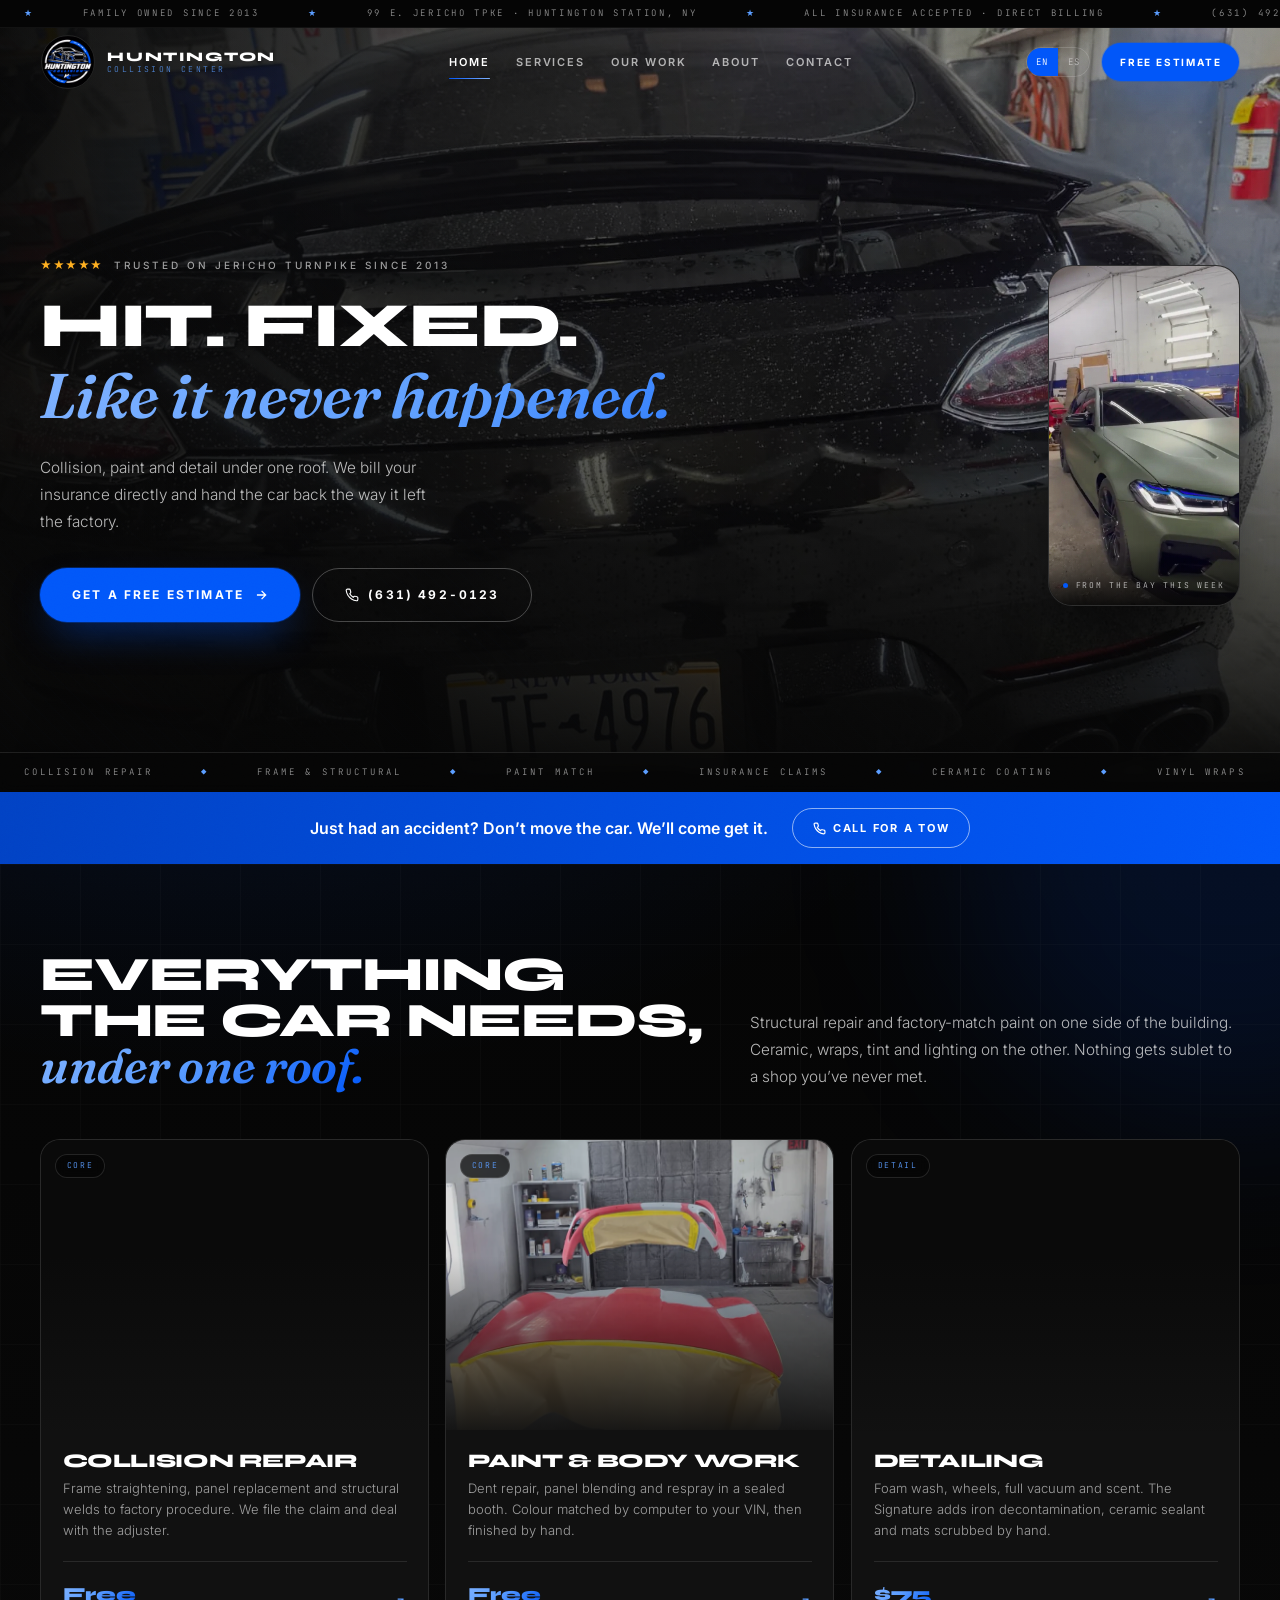
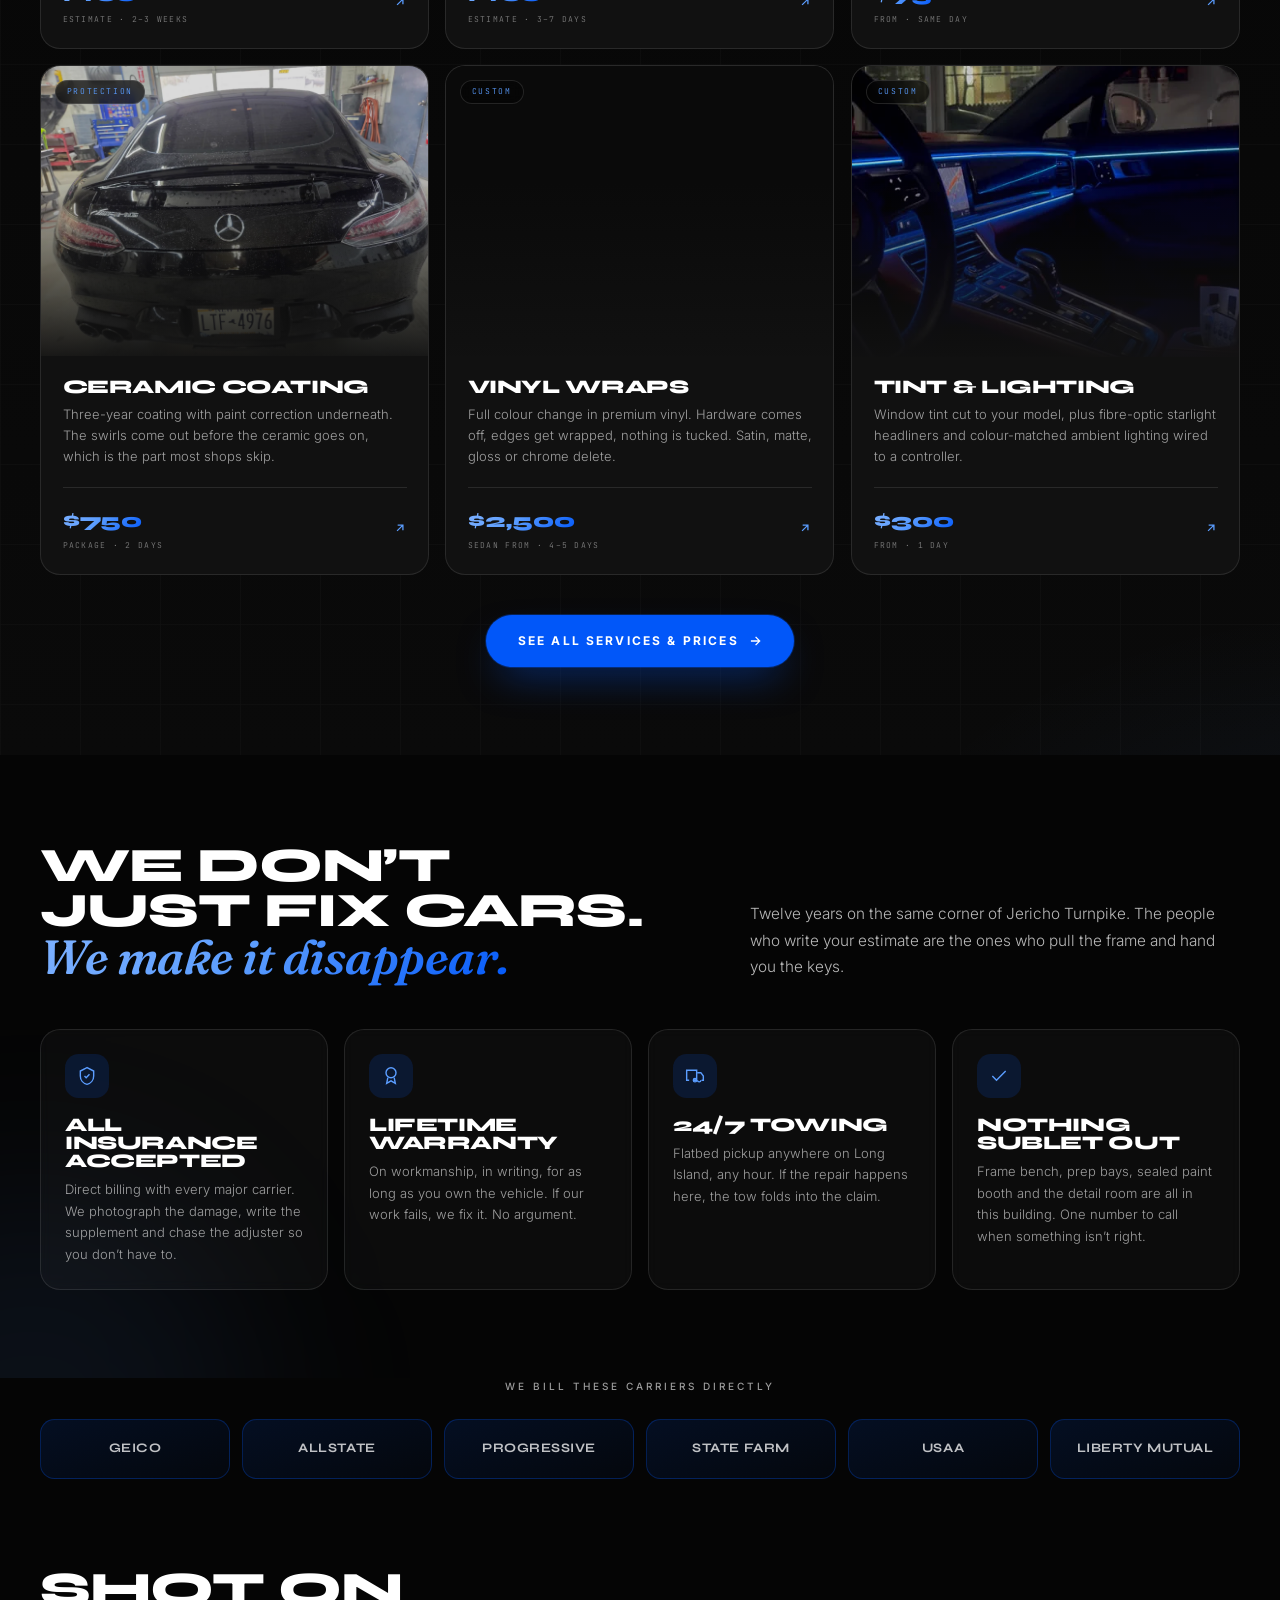
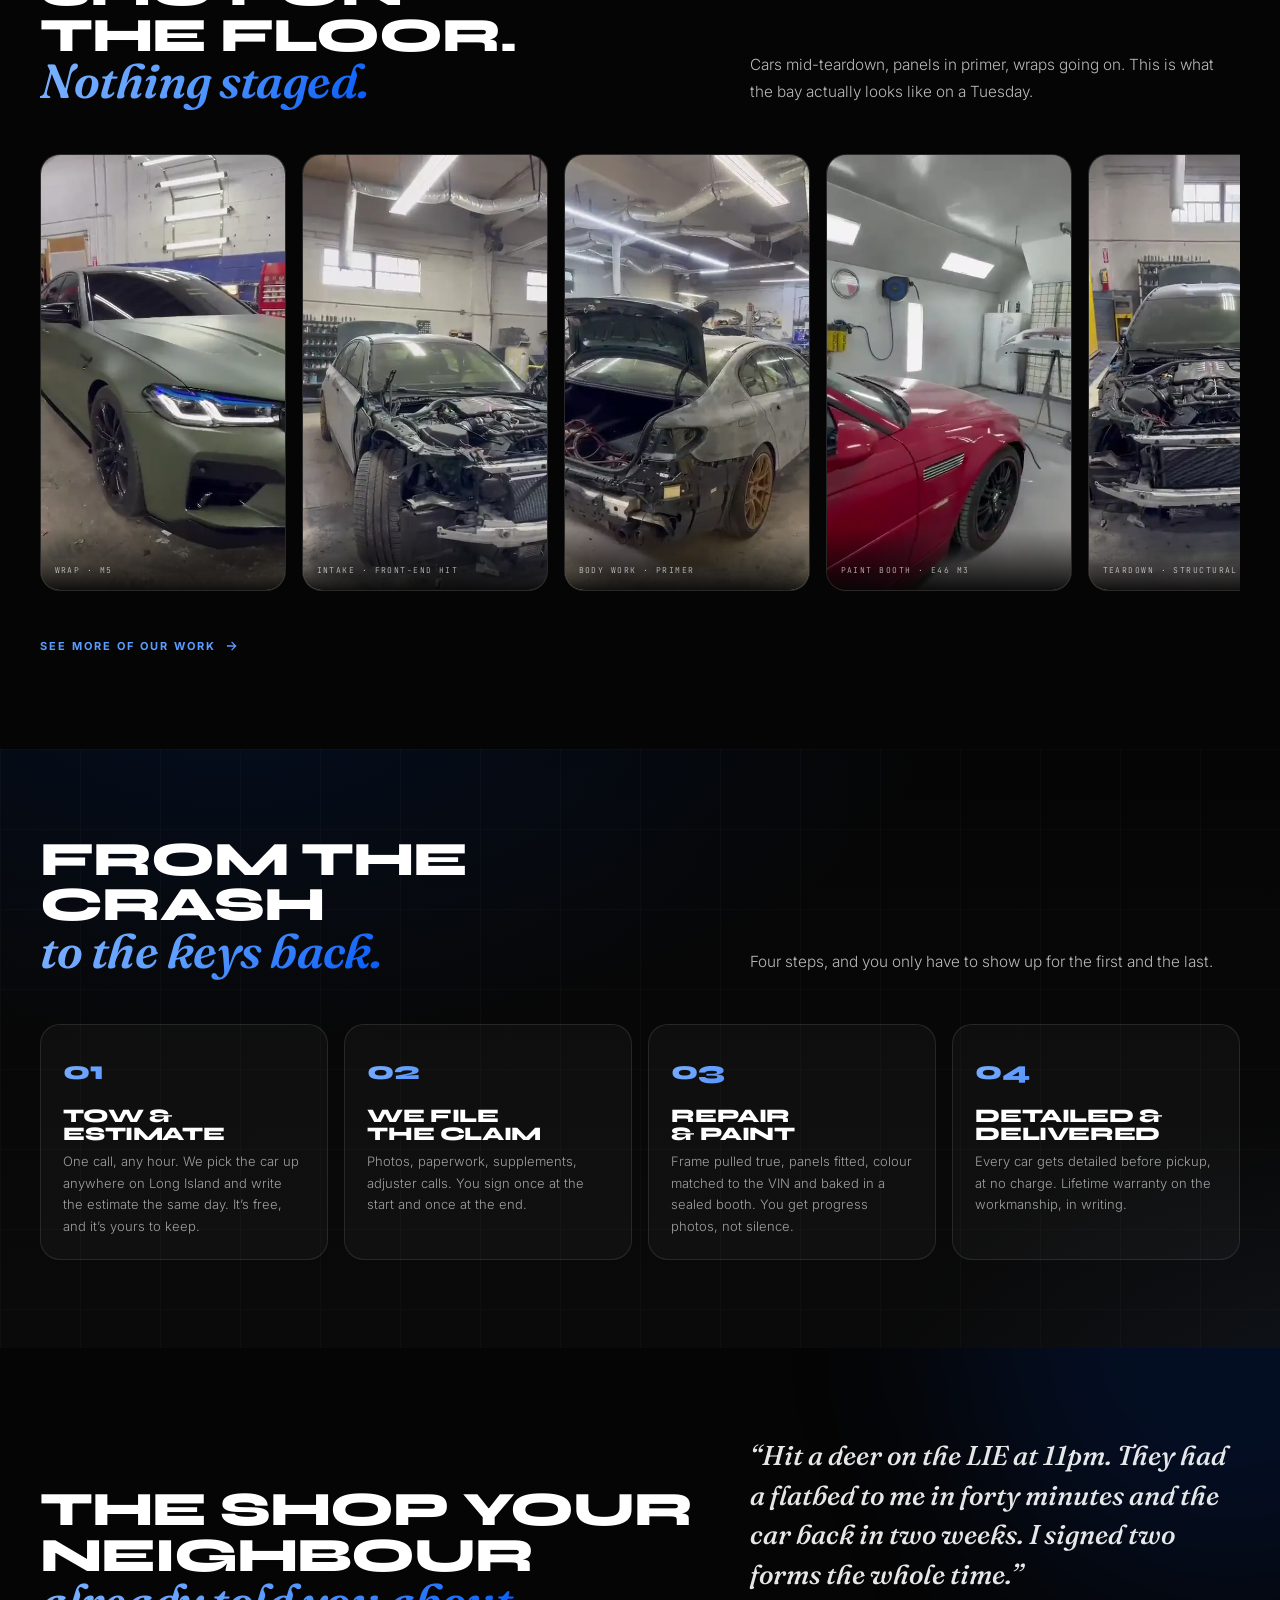
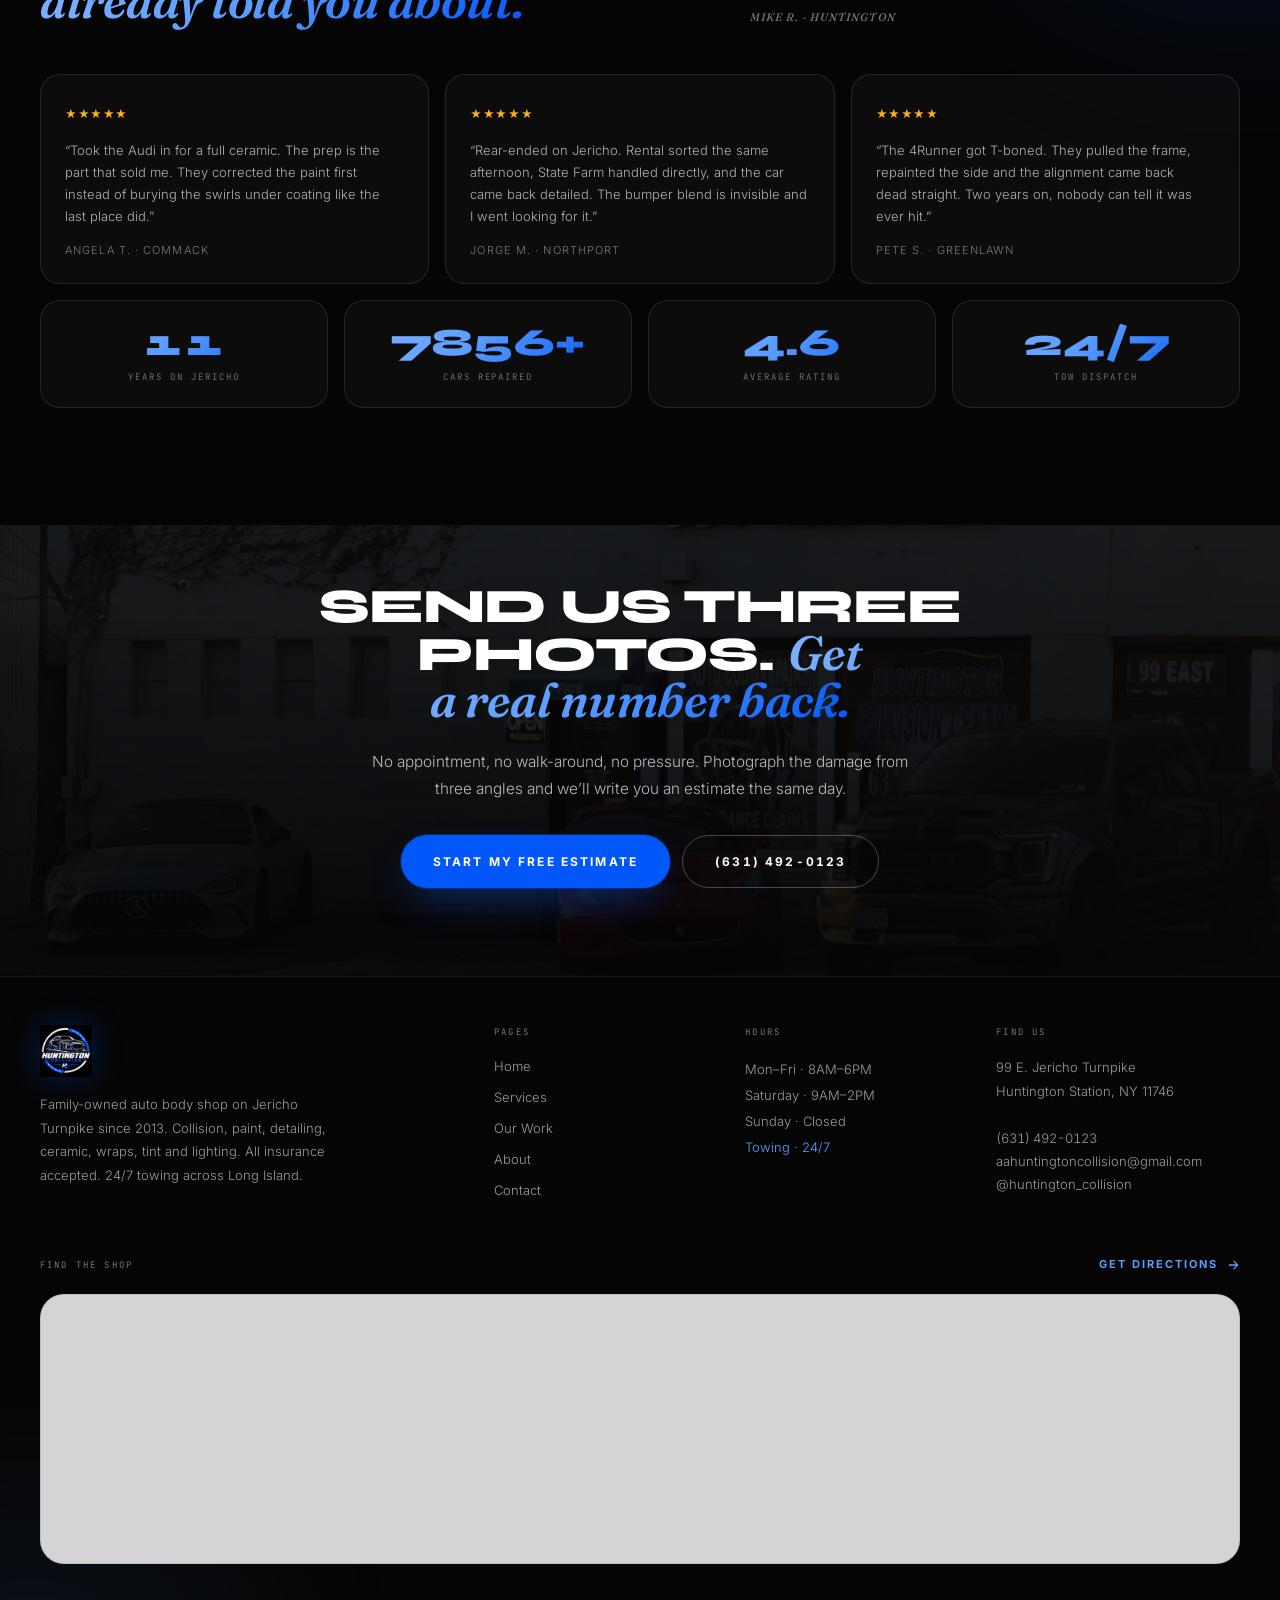
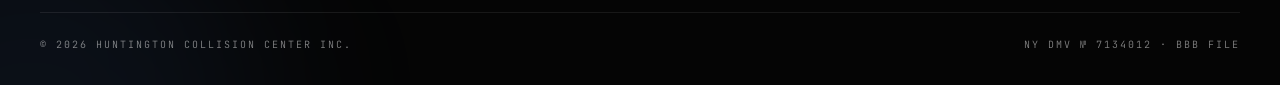
==== commit fede5514: "Real starlight photos, correct DMV number, bigger mark, carriers on brand DMV number was wrong every" ====
--- a/index.html
+++ b/index.html
@@ -17,7 +17,7 @@
 <link rel="preconnect" href="https://fonts.googleapis.com">
 <link rel="preconnect" href="https://fonts.gstatic.com" crossorigin>
 <link href="https://fonts.googleapis.com/css2?family=Fraunces:ital,opsz,wght@1,9..144,400..700&family=Inter:wght@300;400;500;600;700&family=JetBrains+Mono:wght@400;500&family=Syne:wght@600;700;800&display=swap" rel="stylesheet">
-<link rel="stylesheet" href="assets/styles.css?v=8a1acaa5">
+<link rel="stylesheet" href="assets/styles.css?v=60ea9026">
 <link rel="preload" as="image" href="assets/media/photo/hero-amg.webp" fetchpriority="high">
 
 <script>
@@ -335,7 +335,7 @@
       <article class="svc-card tilt sheen" data-tilt="4">
         <div class="tilt-in">
           <div class="svc-media">
-            <img src="assets/media/photo/interior-tan.webp" alt="Tan leather interior with ambient lighting along the dash" width="1600" height="2134" loading="lazy" decoding="async">
+            <img src="assets/media/photo/ambient-blue.webp" alt="Blue ambient lighting running along the dash and doors" width="471" height="1024" loading="lazy" decoding="async">
             <span class="svc-tag" data-en="Custom" data-es="Custom">Custom</span>
           </div>
           <div class="svc-body">
@@ -686,7 +686,7 @@
 
     <div class="foot-base">
       <span class="mono">© <span data-year>2026</span> Huntington Collision Center Inc.</span>
-      <span class="mono" translate="no">NY DMV № 7127281 · BBB File</span>
+      <span class="mono" translate="no">NY DMV № 7134012 · BBB File</span>
     </div>
   </div>
 </footer>
--- a/assets/styles.css
+++ b/assets/styles.css
@@ -374,7 +374,7 @@
 }
 .nav-in {
   display: flex; align-items: center; justify-content: space-between;
-  gap: var(--gap-m); height: 3.75rem;
+  gap: var(--gap-m); height: 4.25rem;
   padding-inline: var(--pad-x);
   transition: background var(--t-ui) var(--ease), border-color var(--t-ui) var(--ease),
               box-shadow var(--t-ui) var(--ease), border-radius var(--t-ui) var(--ease);
@@ -399,7 +399,7 @@
 .brand-mark {
   position: relative;
   display: grid; place-items: center;
-  width: 44px; height: 44px; border-radius: 50%;
+  width: 54px; height: 54px; border-radius: 50%;
   background: var(--black);
   border: 1px solid rgb(255 255 255 / .12);
   overflow: hidden;
@@ -411,7 +411,7 @@
   opacity: 0; transition: opacity var(--t-ui) ease; z-index: -1;
 }
 .brand:hover .brand-mark::before { opacity: 1; }
-.brand-mark img { position: relative; width: 40px; height: 40px; object-fit: contain; }
+.brand-mark img { position: relative; width: 50px; height: 50px; object-fit: contain; }
 .brand-txt { line-height: 1.15; display: none; }
 @media (min-width: 640px) { .brand-txt { display: block; } }
 .brand-txt b {
@@ -692,17 +692,27 @@
 
 /* ---------- ASEGURADORAS ---------- */
 .carriers { display: grid; grid-template-columns: repeat(auto-fit, minmax(130px, 1fr)); gap: .75rem; }
+/* Tintadas hacia el azul de marca. En gris neutro se leían como un bloque
+   ajeno al resto de la página. */
 .carriers div {
   display: grid; place-items: center; text-align: center;
   padding: 1.15rem .75rem; border-radius: .9rem;
-  background: rgb(255 255 255 / .03);
-  border: 1px solid rgb(255 255 255 / .08);
+  background: linear-gradient(160deg, rgb(1 87 249 / .12), rgb(1 87 249 / .035));
+  border: 1px solid rgb(1 87 249 / .28);
   font-family: var(--font-display);
   font-size: .8125rem; font-weight: 700; text-transform: uppercase; letter-spacing: .04em;
-  color: rgb(255 255 255 / .6);
-  transition: color var(--t-ui) ease, border-color var(--t-ui) ease, background var(--t-ui) ease;
-}
-.carriers div:hover { color: #fff; border-color: rgb(1 87 249 / .4); background: rgb(1 87 249 / .08); }
+  color: rgb(255 255 255 / .75);
+  transition: color var(--t-ui) ease, border-color var(--t-ui) ease,
+              background var(--t-ui) ease, box-shadow var(--t-ui) ease, transform .4s var(--ease);
+}
+.carriers div:hover {
+  color: #fff;
+  border-color: rgb(1 87 249 / .65);
+  background: linear-gradient(160deg, rgb(1 87 249 / .26), rgb(1 87 249 / .09));
+  box-shadow: 0 14px 30px -14px rgb(1 87 249 / .55);
+  transform: translateY(-3px);
+}
+@media (hover: none) { .carriers div:hover { transform: none; } }
 
 /* ---------- TIRA DE REELS ---------- */
 .reel-strip {
